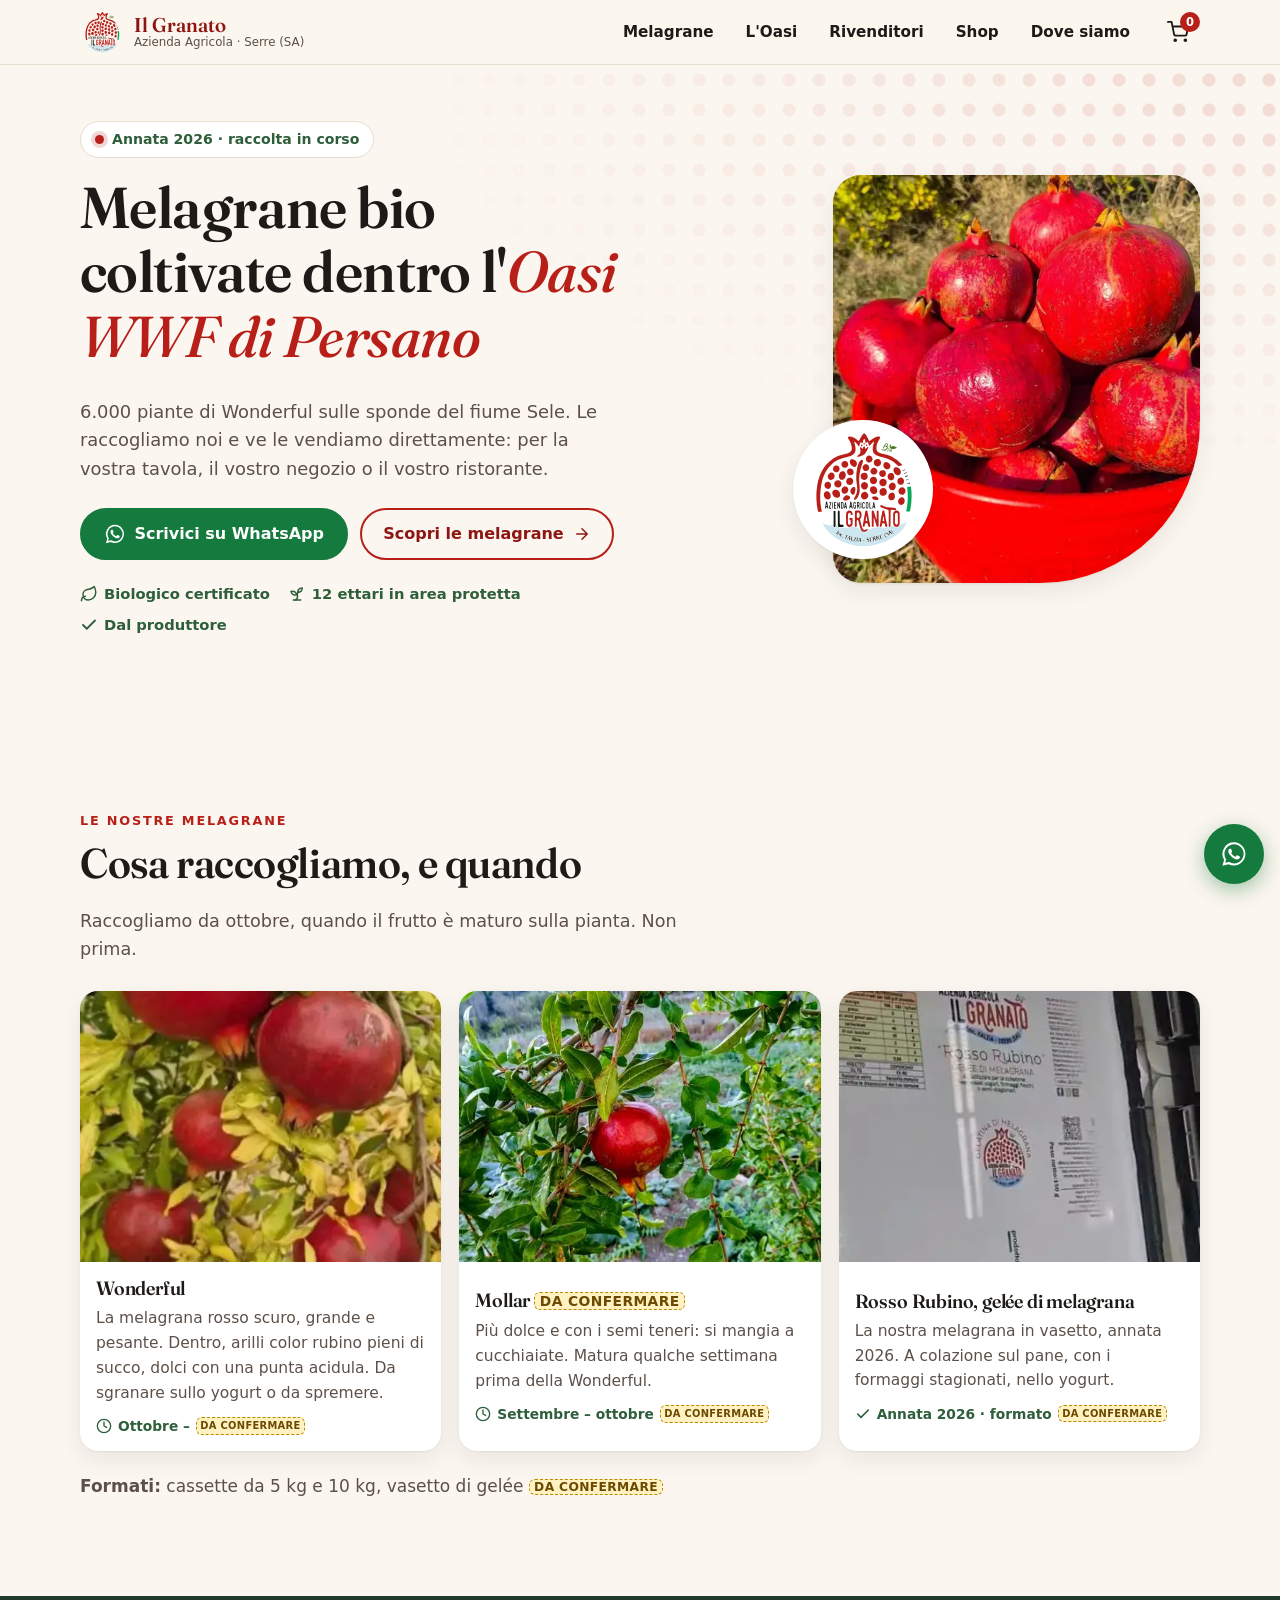
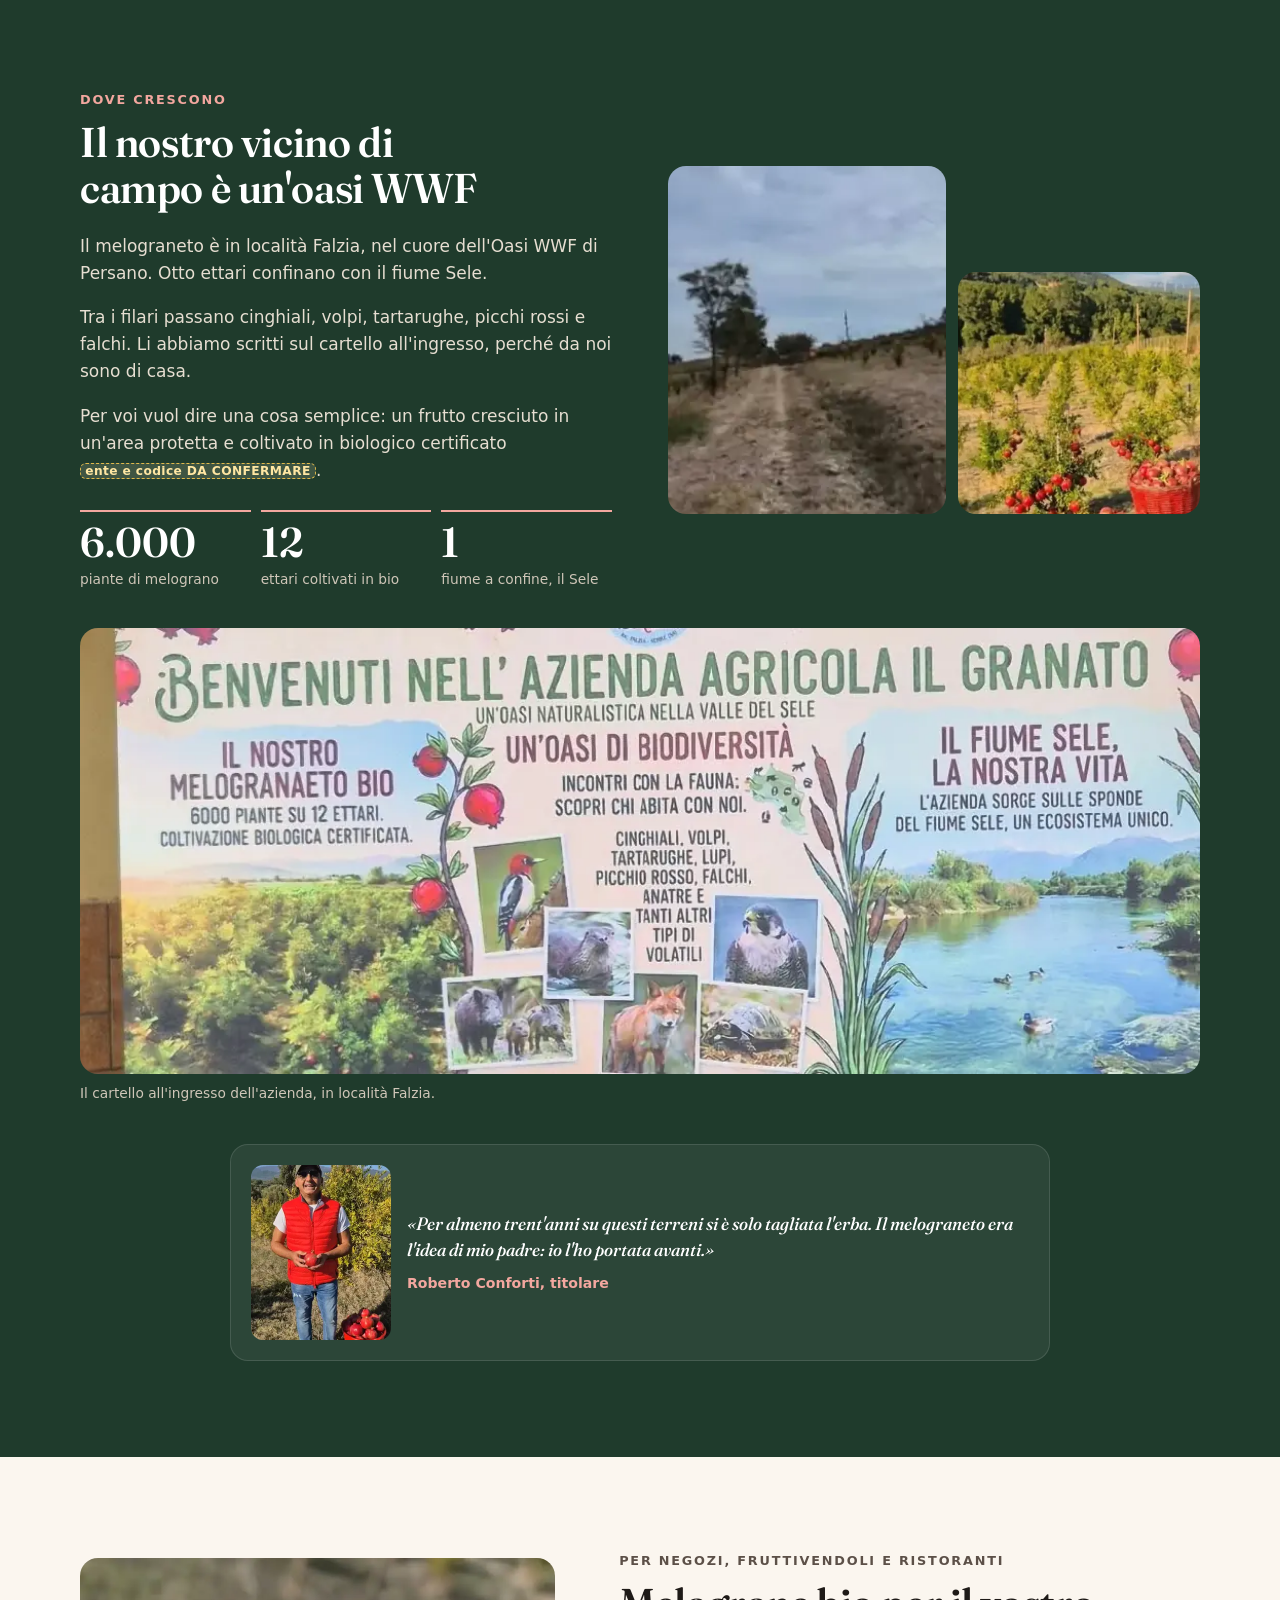
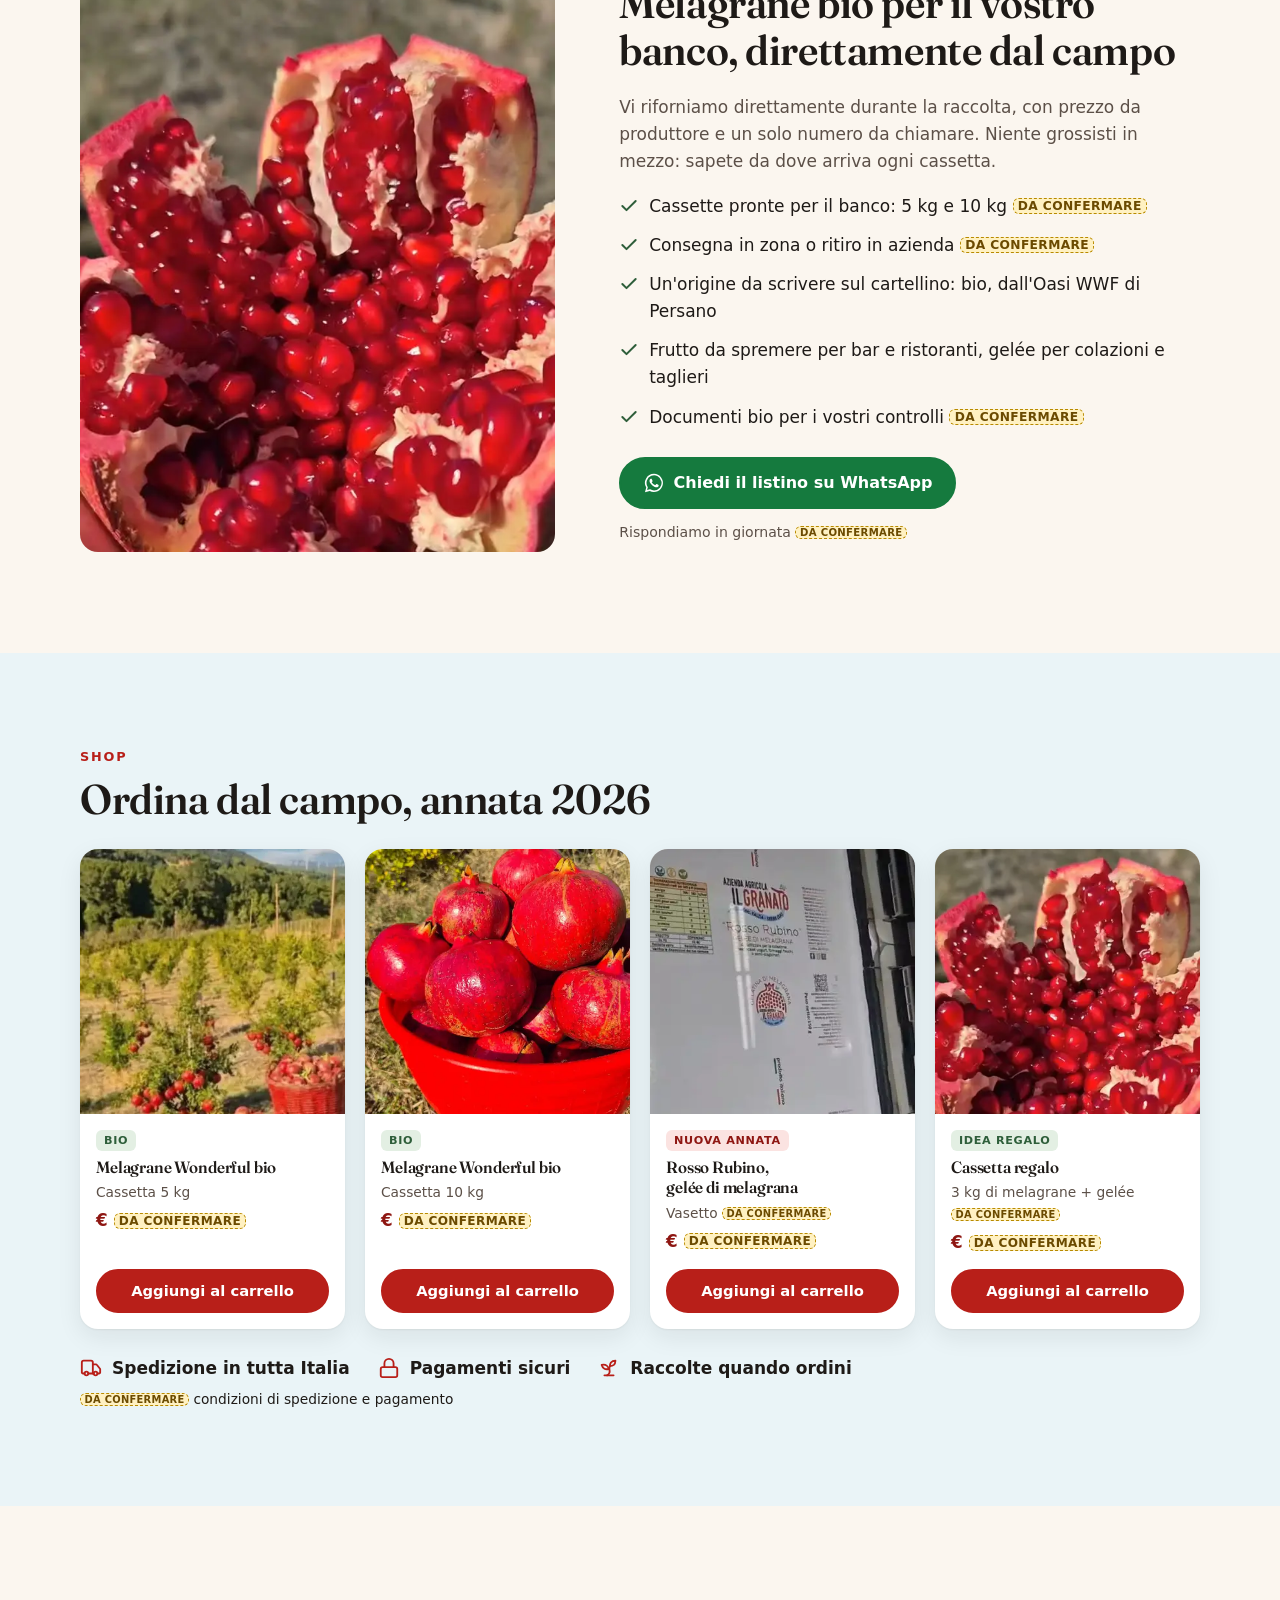
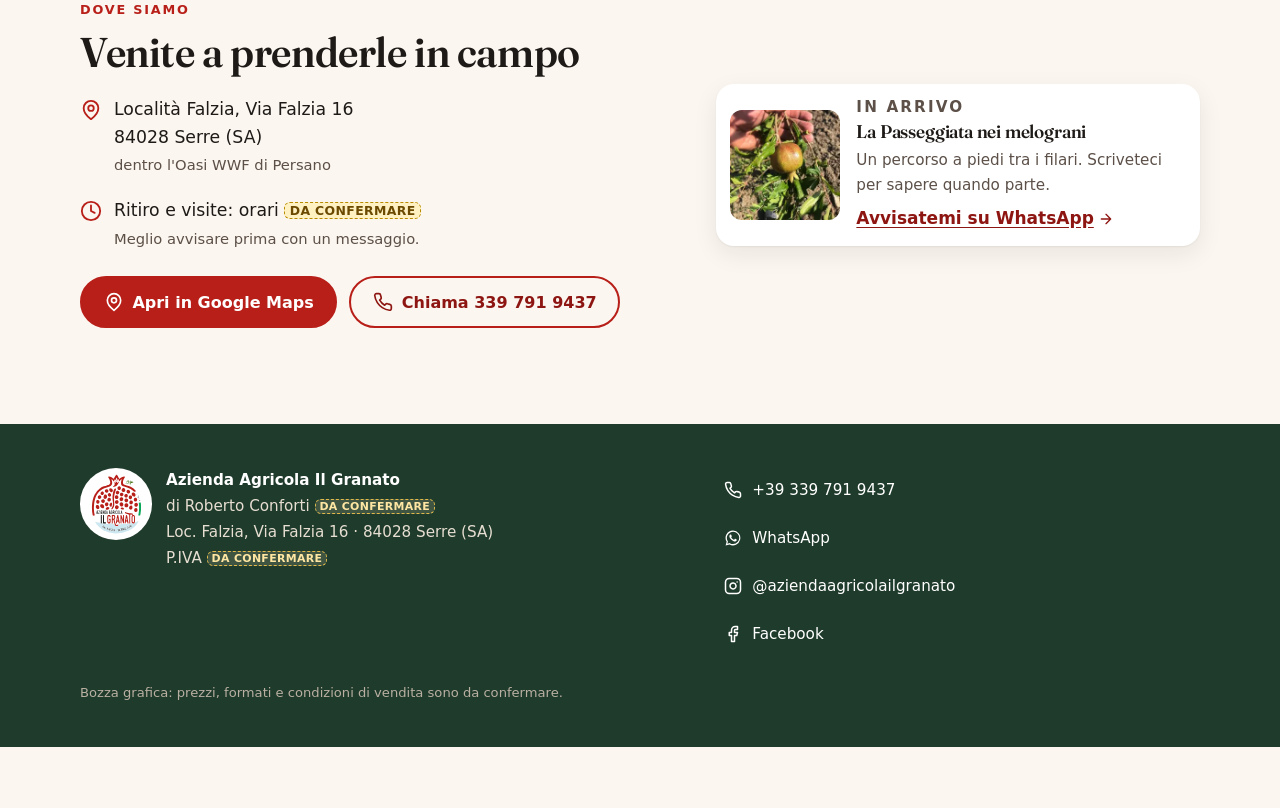
==== index.html @ 0fe95f00 "Bozza home e scheda prodotto Il Granato Co-Authored-By: Claude Opus 5.5 <noreply@anthropic.com>" ====
<!doctype html>
<html lang="it">
<head>
  <meta charset="utf-8">
  <meta name="viewport" content="width=device-width, initial-scale=1">
  <title>Il Granato · Melagrane biologiche dall'Oasi WWF di Persano, Serre (SA)</title>
  <meta name="description" content="Melagrane Wonderful biologiche coltivate nell'Oasi WWF di Persano, sulle sponde del Sele. Vendita diretta a privati, negozi, fruttivendoli e ristoranti. Scrivici su WhatsApp: 339 791 9437.">
  <!-- BOZZA: rimuovere noindex alla messa online -->
  <meta name="robots" content="noindex, nofollow">
  <!-- Dominio DA CONFERMARE (il vecchio aziendaagricolailgranato.com è scaduto) -->
  <link rel="canonical" href="https://fraspin02.github.io/il-granato-bozza/">
  <meta name="theme-color" content="#FBF6EF">

  <meta property="og:type" content="website">
  <meta property="og:locale" content="it_IT">
  <meta property="og:site_name" content="Azienda Agricola Il Granato">
  <meta property="og:title" content="Il Granato · Melagrane bio dall'Oasi WWF di Persano">
  <meta property="og:description" content="6.000 piante di Wonderful sulle sponde del Sele. Dal produttore a casa vostra, al vostro negozio, al vostro ristorante.">
  <meta property="og:url" content="https://fraspin02.github.io/il-granato-bozza/">
  <meta property="og:image" content="https://fraspin02.github.io/il-granato-bozza/img/og.jpg">
  <meta property="og:image:width" content="1200">
  <meta property="og:image:height" content="630">
  <meta property="og:image:alt" content="Melagrane Wonderful dell'Azienda Agricola Il Granato">
  <meta name="twitter:card" content="summary_large_image">

  <link rel="icon" href="img/logo.svg" type="image/svg+xml">
  <link rel="preload" as="image" type="image/webp" fetchpriority="high"
        imagesrcset="img/hero-480.webp 480w, img/hero-680.webp 680w, img/hero-800.webp 800w, img/hero-1200.webp 1200w"
        imagesizes="(min-width: 960px) 520px, calc(100vw - 32px)">
  <link rel="preload" href="fonts/fraunces-n.woff2" as="font" type="font/woff2" crossorigin>
  <!-- CSS in linea generato da _ricerca/build_prodotto.py a partire da style.css -->
  <style id="css">@font-face { font-family: "Fraunces"; src: url(fonts/fraunces-n.woff2) format("woff2"); font-weight: 600; font-style: normal; font-display: swap; }@font-face { font-family: "Fraunces"; src: url(fonts/fraunces-i.woff2) format("woff2"); font-weight: 500; font-style: italic; font-display: swap; }:root {--granato: #B81F19;--granato-scuro: #8E1612;--bosco: #1F3B2C;--foglia: #2E5E3A;--sele: #CDE7F0;--sele-chiaro: #EAF4F7;--crema: #FBF6EF;--carta: #FFFFFF;--sabbia: #F3E3C9;--inchiostro: #1E1A17;--testo2: #5C5048;--linea: #E7DCCD;--wa: #157A3E;--r: 18px;--r-sm: 12px;--ombra: 0 1px 2px rgb(30 26 23 / .06), 0 8px 24px rgb(30 26 23 / .08);--serif: "Fraunces", Georgia, "Times New Roman", serif;--sans: system-ui, -apple-system, "Segoe UI", Roboto, "Helvetica Neue", Arial, sans-serif;}*, *::before, *::after { box-sizing: border-box; }html { -webkit-text-size-adjust: 100%; scroll-behavior: smooth; scroll-padding-top: 76px; }body { margin: 0; background: var(--crema); color: var(--inchiostro); font: 400 1.0625rem/1.6 var(--sans); }img { display: block; max-width: 100%; height: auto; }a { color: inherit; }svg { flex-shrink: 0; }h1, h2, h3 { font-family: var(--serif); font-weight: 600; line-height: 1.12; margin: 0 0 .5em; letter-spacing: -.01em; text-wrap: balance; }h1 { font-size: clamp(2.15rem, 7.6vw, 3.6rem); }h2 { font-size: clamp(1.75rem, 5.6vw, 2.6rem); }h3 { font-size: 1.3rem; }h1 em, h2 em { font-style: italic; font-weight: 500; color: var(--granato); }p { margin: 0 0 1em; }.wrap { width: min(100% - 32px, 1120px); margin-inline: auto; }.sr { position: absolute; width: 1px; height: 1px; overflow: hidden; clip: rect(0 0 0 0); white-space: nowrap; }.skip { position: absolute; left: -999px; top: 8px; background: var(--inchiostro); color: #fff; padding: 8px 14px; border-radius: 8px; z-index: 50; }.skip:focus { left: 8px; }:focus-visible { outline: 3px solid var(--granato); outline-offset: 3px; border-radius: 6px; }.tbc { background: #FFF1C2; color: #6B4A00; border: 1px dashed #B88A00; border-radius: 6px; padding: 0 .35em; font: 600 .72em/1.6 var(--sans); letter-spacing: .03em; white-space: nowrap; vertical-align: .1em; }.tbc--dark { background: rgb(255 241 194 / .14); color: #FFE7A3; border-color: #E0B94A; }.btn { display: inline-flex; align-items: center; justify-content: center; gap: .55em; min-height: 52px; padding: .8em 1.35em; border-radius: 999px; border: 2px solid var(--granato); background: var(--granato); color: #fff; font: 600 1rem/1.2 var(--sans); text-decoration: none; cursor: pointer; transition: background-color .2s, border-color .2s, color .2s, transform .15s; }.btn:hover { background: var(--granato-scuro); border-color: var(--granato-scuro); }.btn:active { transform: scale(.98); }.btn--wa { background: var(--wa); border-color: var(--wa); }.btn--wa:hover { background: #0F5F30; border-color: #0F5F30; }.btn--ghost { background: transparent; color: var(--granato-scuro); }.btn--ghost:hover { background: var(--granato); color: #fff; }.btn--sm { min-height: 44px; padding: .55em 1em; font-size: .92rem; width: 100%; }.cta-row { display: flex; flex-wrap: wrap; gap: 12px; }.link { display: inline-flex; align-items: center; gap: .4em; font-weight: 600; color: var(--granato-scuro); text-underline-offset: 3px; }.top { position: sticky; top: 0; z-index: 20; background: rgb(251 246 239 / .94); backdrop-filter: saturate(1.4) blur(8px); border-bottom: 1px solid var(--linea); }.top__in { display: flex; align-items: center; gap: 12px; min-height: 64px; }.brand { display: flex; align-items: center; gap: 10px; text-decoration: none; margin-right: auto; }.brand__txt { display: flex; flex-direction: column; line-height: 1.1; }.brand__txt b { font: 600 1.25rem/1.1 var(--serif); color: var(--granato-scuro); }.brand__txt small { font-size: .74rem; color: var(--testo2); }.nav { display: none; }.cart { position: relative; display: grid; place-items: center; width: 44px; height: 44px; border-radius: 50%; color: var(--inchiostro); }.cart:hover { background: var(--sabbia); }.cart__n { position: absolute; top: 2px; right: 0; min-width: 20px; height: 20px; padding: 0 5px; border-radius: 10px; background: var(--granato); color: #fff; font: 700 .72rem/20px var(--sans); text-align: center; }.cart.bump .cart__n { animation: bump .35s ease; }@keyframes bump { 50% { transform: scale(1.35); } }.menu { position: relative; }.menu summary { list-style: none; display: grid; place-items: center; width: 44px; height: 44px; border-radius: 50%; cursor: pointer; }.menu summary::-webkit-details-marker { display: none; }.menu nav { position: absolute; right: 0; top: 52px; width: 220px; background: var(--carta); border-radius: var(--r-sm); box-shadow: var(--ombra); padding: 8px; display: grid; }.menu nav a { padding: 12px 14px; border-radius: 8px; text-decoration: none; font-weight: 600; }.menu nav a:hover { background: var(--crema); }.hero { position: relative; overflow: hidden; padding: 28px 0 48px; background: var(--crema); }.hero::before { content: ""; position: absolute; inset: 0 0 auto auto; width: 70%; height: 420px; pointer-events: none;background: radial-gradient(circle, rgb(184 31 25 / .13) 0 6px, transparent 7px) 0 0 / 30px 30px;-webkit-mask-image: radial-gradient(ellipse at top right, #000 0%, transparent 70%); mask-image: radial-gradient(ellipse at top right, #000 0%, transparent 70%); }.hero__in { position: relative; }.hero__in { display: grid; gap: 28px; }.badge { display: inline-flex; align-items: center; gap: 8px; margin-bottom: 18px; padding: 6px 14px; border-radius: 999px; background: var(--carta); border: 1px solid var(--linea); font-size: .88rem; font-weight: 600; color: var(--foglia); }.dot { width: 9px; height: 9px; border-radius: 50%; background: var(--granato); box-shadow: 0 0 0 4px rgb(184 31 25 / .18); }.lead { font-size: 1.12rem; color: var(--testo2); max-width: 34em; margin-bottom: 24px; }.proof { display: flex; flex-wrap: wrap; gap: 8px 18px; list-style: none; padding: 0; margin: 22px 0 0; font-size: .92rem; font-weight: 600; color: var(--foglia); }.proof li { display: flex; align-items: center; gap: 6px; }.hero__img { position: relative; margin: 0; }.hero__img > img:first-child { width: 100%; aspect-ratio: 800 / 889; object-fit: cover; border-radius: 28px 28px 160px 28px; box-shadow: var(--ombra); }.hero__stamp { position: absolute; left: -6px; bottom: -18px; width: 112px; background: #fff; border-radius: 50%; padding: 8px; box-shadow: var(--ombra); }.sec { padding: 64px 0; }.sec--dark { background: var(--bosco); color: #F4EEE4; }.sec--dark h2 { color: #fff; }.sec--sele { background: var(--sele-chiaro); }.eyebrow { font: 700 .8rem/1.3 var(--sans); letter-spacing: .14em; text-transform: uppercase; color: var(--granato); margin-bottom: 10px; }.sec--dark .eyebrow { color: #F3A79F; }.sec__lead { font-size: 1.1rem; color: var(--testo2); max-width: 36em; }.cards3 { display: grid; gap: 18px; margin-top: 28px; }.vcard { background: var(--carta); border-radius: var(--r); overflow: hidden; box-shadow: var(--ombra); display: grid; grid-template-columns: 112px 1fr; }.vcard img { width: 100%; height: 100%; object-fit: cover; }.vcard__b { padding: 16px 16px 14px; }.vcard h3 { font-size: 1.2rem; margin-bottom: .35em; }.vcard p { font-size: .97rem; color: var(--testo2); margin-bottom: .6em; }.vcard .meta { display: flex; flex-wrap: wrap; align-items: center; gap: 6px; font-size: .86rem; font-weight: 600; color: var(--foglia); margin: 0; }.formats { margin: 22px 0 0; color: var(--testo2); }.oasi { display: grid; gap: 28px; }.oasi__txt p { color: #E6DED1; }.stats { display: grid; grid-template-columns: repeat(3, 1fr); gap: 10px; margin: 26px 0 0; }.stats div { border-top: 2px solid #F3A79F; padding-top: 10px; }.stats dt { font: 600 clamp(1.8rem, 8vw, 2.6rem)/1 var(--serif); color: #fff; }.stats dd { margin: 6px 0 0; font-size: .86rem; color: #CFC6B8; line-height: 1.35; }.oasi__pics { display: grid; grid-template-columns: 1.15fr 1fr; gap: 12px; align-items: end; }.oasi__pics img { width: 100%; object-fit: cover; border-radius: var(--r); }.oasi__a { aspect-ratio: 4 / 5; }.oasi__b { aspect-ratio: 1; }.cartello { margin: 0; }.cartello img { border-radius: var(--r); width: 100%; }.cartello figcaption { margin-top: 8px; font-size: .86rem; color: #CFC6B8; }.story { margin: 0; display: grid; grid-template-columns: 96px 1fr; gap: 16px; align-items: center; background: rgb(255 255 255 / .06); border: 1px solid rgb(255 255 255 / .12); border-radius: var(--r); padding: 16px; }.story img { width: 96px; height: 120px; object-fit: cover; border-radius: 12px; }.story blockquote { margin: 0; }.story p { font: italic 500 1.12rem/1.45 var(--serif); color: #fff; margin-bottom: .5em; }.story footer { font-size: .88rem; color: #F3A79F; font-weight: 600; }.b2b { display: grid; gap: 28px; align-items: center; }.b2b__img { width: 100%; aspect-ratio: 4 / 3; object-fit: cover; border-radius: var(--r); }.b2b__txt > p { color: var(--testo2); }.ticks { list-style: none; padding: 0; margin: 0 0 26px; display: grid; gap: 12px; }.ticks li { display: flex; gap: 10px; align-items: flex-start; }.ticks svg { color: var(--foglia); margin-top: 3px; }.small { font-size: .88rem; color: var(--testo2); margin-top: 12px; }.grid-shop { display: grid; grid-template-columns: repeat(2, 1fr); gap: 12px; margin-top: 26px; }.pcard { background: var(--carta); border-radius: var(--r); overflow: hidden; box-shadow: var(--ombra); display: flex; flex-direction: column; }.pcard__img { display: block; aspect-ratio: 1; overflow: hidden; }.pcard__img img { width: 100%; height: 100%; object-fit: cover; transition: transform .4s ease; }.pcard:hover .pcard__img img { transform: scale(1.04); }.pcard__b { padding: 12px; display: flex; flex-direction: column; gap: 4px; flex: 1; }.pcard h3 { font-size: 1.02rem; line-height: 1.25; margin: 2px 0 0; }.pcard h3 a { text-decoration: none; }.pcard h3 a:hover { color: var(--granato); }.fmt { font-size: .86rem; color: var(--testo2); margin: 0; }.price { font: 600 1.05rem/1.4 var(--sans); color: var(--granato-scuro); margin: 2px 0 10px; }.pcard .btn { margin-top: auto; }.tag { align-self: flex-start; font: 700 .7rem/1 var(--sans); letter-spacing: .06em; text-transform: uppercase; padding: 5px 8px; border-radius: 6px; background: #E3EFE3; color: var(--foglia); }.tag--new { background: #FBE3E1; color: var(--granato-scuro); }.assure { list-style: none; padding: 0; margin: 26px 0 6px; display: grid; gap: 10px; }.assure li { display: flex; align-items: center; gap: 10px; font-weight: 600; }.assure svg { color: var(--granato); }.assure__note { font-size: .86rem; margin: 0; }.dove { display: grid; gap: 28px; }address, .hours { font-style: normal; display: flex; gap: 12px; align-items: flex-start; font-size: 1.08rem; margin: 18px 0; }address svg, .hours svg { color: var(--granato); margin-top: 3px; }address small, .hours small { color: var(--testo2); font-size: .92rem; }.dove .cta-row { margin-top: 24px; }.soon { display: grid; grid-template-columns: 110px 1fr; gap: 16px; align-items: center; background: var(--carta); border-radius: var(--r); box-shadow: var(--ombra); padding: 14px; }.soon img { width: 110px; height: 110px; object-fit: cover; border-radius: 12px; }.soon h3 { font-size: 1.15rem; margin-bottom: .3em; }.soon p { font-size: .95rem; color: var(--testo2); margin-bottom: .5em; }.soon .eyebrow { margin-bottom: 4px; }.soon .link { display: inline; }.soon .link svg { display: inline; vertical-align: -3px; margin-left: 4px; }.foot { background: var(--bosco); color: #E6DED1; padding: 44px 0 110px; font-size: .95rem; }.foot__in { display: grid; gap: 26px; }.foot__brand { display: flex; gap: 14px; align-items: flex-start; }.foot__brand img { background: #fff; border-radius: 50%; padding: 4px; }.foot__brand b { color: #fff; }.foot__brand p { margin: 0; line-height: 1.7; }.foot__links { list-style: none; padding: 0; margin: 0; display: grid; gap: 4px; }.foot__links a { display: inline-flex; align-items: center; gap: 10px; min-height: 44px; text-decoration: none; color: #fff; }.foot__links a:hover { color: #F3A79F; }.foot__note { font-size: .82rem; color: #B9B0A2; margin: 0; }.fab { position: fixed; right: 16px; bottom: 16px; z-index: 30; width: 60px; height: 60px; border-radius: 50%; display: grid; place-items: center; background: var(--wa); color: #fff; box-shadow: 0 6px 20px rgb(21 122 62 / .4); transition: transform .2s; }.fab:hover { transform: scale(1.06); }.toast { position: fixed; left: 50%; bottom: 88px; transform: translateX(-50%); z-index: 40; background: var(--inchiostro); color: #fff; padding: 12px 18px; border-radius: 12px; font-weight: 600; font-size: .95rem; box-shadow: var(--ombra); max-width: calc(100vw - 32px); }.pdp { padding: 16px 0 64px; }.crumbs { font-size: .88rem; color: var(--testo2); margin-bottom: 16px; }.crumbs a { color: var(--testo2); text-underline-offset: 3px; }.pdp__top { display: grid; gap: 24px; }.gallery__main { width: 100%; aspect-ratio: 800 / 889; object-fit: cover; border-radius: var(--r); background: var(--sabbia); }.thumbs { display: grid; grid-template-columns: repeat(4, 1fr); gap: 8px; margin-top: 8px; }.thumbs button { padding: 0; border: 2px solid transparent; border-radius: 12px; overflow: hidden; background: none; cursor: pointer; aspect-ratio: 1; }.thumbs button[aria-pressed="true"] { border-color: var(--granato); }.thumbs img { width: 100%; height: 100%; object-fit: cover; }.buy h1 { font-size: clamp(1.9rem, 6.4vw, 2.7rem); margin-top: 12px; }.buy__sub { color: var(--testo2); font-size: 1.08rem; }.buy__price { font: 600 1.5rem/1.3 var(--sans); color: var(--granato-scuro); }.buy__price small { font-size: .9rem; font-weight: 500; color: var(--testo2); }.opts { border: 0; padding: 0; margin: 0 0 18px; display: flex; flex-wrap: wrap; gap: 10px; }.opts legend { font-weight: 700; margin-bottom: 8px; padding: 0; }.opts input { position: absolute; opacity: 0; width: 1px; height: 1px; }.opts span { display: inline-flex; align-items: center; min-height: 48px; padding: 0 22px; border: 2px solid var(--linea); border-radius: 12px; background: var(--carta); font-weight: 600; cursor: pointer; }.opts input:checked + span { border-color: var(--granato); color: var(--granato-scuro); background: #FDF0EE; }.opts input:focus-visible + span { outline: 3px solid var(--granato); outline-offset: 2px; }.qty { margin-bottom: 18px; }.qty label { display: block; font-weight: 700; margin-bottom: 8px; }.qty__ctl { display: inline-flex; border: 2px solid var(--linea); border-radius: 12px; background: var(--carta); overflow: hidden; }.qty__ctl button { width: 48px; height: 48px; border: 0; background: none; font-size: 1.4rem; cursor: pointer; color: var(--inchiostro); }.qty__ctl button:hover { background: var(--crema); }.qty__ctl input { width: 52px; border: 0; text-align: center; font: 600 1.05rem var(--sans); color: var(--inchiostro); background: none; -moz-appearance: textfield; }.qty__ctl input::-webkit-inner-spin-button { -webkit-appearance: none; }.buy__bar { position: fixed; left: 0; right: 0; bottom: 0; z-index: 25; display: flex; align-items: center; gap: 12px; justify-content: space-between; padding: 10px 16px calc(10px + env(safe-area-inset-bottom)); background: var(--carta); border-top: 1px solid var(--linea); box-shadow: 0 -6px 20px rgb(30 26 23 / .08); }.buy__bar-price { margin: 0; font: 600 1.05rem/1.2 var(--sans); color: var(--granato-scuro); display: flex; flex-direction: column; }.buy__bar-price small { font-size: .8rem; font-weight: 500; color: var(--testo2); }.buy__bar .btn { flex: 1; max-width: 260px; }.has-bar .toast { bottom: 96px; }.has-bar .foot { padding-bottom: 120px; }.buy__assure { list-style: none; padding: 0; margin: 4px 0 18px; display: grid; gap: 10px; font-size: .95rem; }.buy__assure li { display: flex; align-items: center; gap: 10px; flex-wrap: wrap; }.buy__assure svg { color: var(--granato); }.ask { display: flex; gap: 12px; align-items: center; padding: 14px 16px; border-radius: var(--r-sm); background: #E7F3EA; color: #0F4A26; text-decoration: none; }.ask svg { color: var(--wa); }.ask:hover { background: #D8ECDE; }.pdp__body { display: grid; gap: 28px; margin-top: 44px; }.desc h2, .specs h2 { font-size: 1.35rem; margin: 1.2em 0 .4em; }.desc h2:first-child, .specs h2:first-child { margin-top: 0; }.desc p, .specs p { color: var(--testo2); }.specs { background: var(--carta); border-radius: var(--r); box-shadow: var(--ombra); padding: 20px; }.specs dl { margin: 0; }.specs dl div { display: grid; grid-template-columns: 110px 1fr; gap: 10px; padding: 10px 0; border-bottom: 1px solid var(--linea); }.specs dt { font-weight: 700; }.specs dd { margin: 0; color: var(--testo2); }.related { margin-top: 56px; }.related .grid-shop { margin-top: 18px; }@media (min-width: 600px) {.vcard { grid-template-columns: 1fr; }.vcard img { aspect-ratio: 4 / 3; height: auto; }.cards3 { grid-template-columns: repeat(3, 1fr); }.assure { grid-template-columns: repeat(3, auto); justify-content: start; gap: 28px; }.story { grid-template-columns: 140px 1fr; padding: 20px; }.story img { width: 140px; height: 175px; }}@media (min-width: 960px) {body { font-size: 1.0625rem; }.nav { display: flex; gap: 4px; }.nav a { padding: 10px 14px; border-radius: 999px; text-decoration: none; font-weight: 600; font-size: .95rem; }.nav a:hover { background: var(--sabbia); }.menu { display: none; }.hero { padding: 56px 0 80px; }.hero__in { grid-template-columns: 1.05fr 1fr; align-items: center; gap: 56px; }.hero__img { max-width: 520px; justify-self: end; }.hero__stamp { width: 140px; left: -40px; bottom: 24px; }.sec { padding: 96px 0; }.oasi { grid-template-columns: 1fr 1fr; gap: 40px 56px; align-items: center; }.cartello, .story { grid-column: 1 / -1; }.story { max-width: 820px; justify-self: center; }.b2b { grid-template-columns: .9fr 1.1fr; gap: 64px; }.b2b__img { aspect-ratio: 4 / 5; }.grid-shop { grid-template-columns: repeat(4, 1fr); gap: 20px; }.pcard__b { padding: 16px; }.dove { grid-template-columns: 1.2fr 1fr; align-items: center; gap: 56px; }.foot { padding-bottom: 44px; }.foot__in { grid-template-columns: 1.3fr 1fr; align-items: start; }.foot__note { grid-column: 1 / -1; }.pdp { padding-top: 28px; }.pdp__top { grid-template-columns: 540px 1fr; gap: 56px; align-items: start; }.buy { position: sticky; top: 96px; }.buy__bar { position: static; padding: 0; background: none; border: 0; box-shadow: none; margin-bottom: 18px; }.buy__bar-price { display: none; }.buy__bar .btn { max-width: none; }.has-bar .foot { padding-bottom: 44px; }.has-bar .toast { bottom: 24px; }.pdp__body { grid-template-columns: 1.4fr 1fr; gap: 56px; align-items: start; }.grid-shop--3 { grid-template-columns: repeat(3, 1fr); }}@media (prefers-reduced-motion: reduce) {html { scroll-behavior: auto; }*, *::before, *::after { transition: none !important; animation: none !important; }}</style>

  <script type="application/ld+json">
  {
    "@context": "https://schema.org",
    "@type": ["LocalBusiness", "Organization"],
    "@id": "https://fraspin02.github.io/il-granato-bozza/#azienda",
    "name": "Azienda Agricola Il Granato",
    "description": "Produzione di melagrane biologiche nell'Oasi WWF di Persano, località Falzia, Serre (SA).",
    "url": "https://fraspin02.github.io/il-granato-bozza/",
    "logo": "https://fraspin02.github.io/il-granato-bozza/img/logo.svg",
    "image": "https://fraspin02.github.io/il-granato-bozza/img/og.jpg",
    "telephone": "+39 339 791 9437",
    "founder": { "@type": "Person", "name": "Roberto Conforti" },
    "address": {
      "@type": "PostalAddress",
      "streetAddress": "Località Falzia, Via Falzia 16",
      "postalCode": "84028",
      "addressLocality": "Serre",
      "addressRegion": "SA",
      "addressCountry": "IT"
    },
    "hasMap": "https://www.google.com/maps/search/?api=1&query=Via%20Falzia%2016%2C%2084028%20Serre%20SA",
    "areaServed": "IT",
    "sameAs": [
      "https://www.instagram.com/aziendaagricolailgranato/",
      "https://www.facebook.com/AziendaAgricolaILGranato/"
    ],
    "hasOfferCatalog": {
      "@type": "OfferCatalog",
      "name": "Prodotti Il Granato",
      "itemListElement": [
        { "@type": "Offer", "itemOffered": { "@type": "Product", "name": "Melagrane Wonderful biologiche – cassetta 5 kg", "category": "Frutta fresca" } },
        { "@type": "Offer", "itemOffered": { "@type": "Product", "name": "Melagrane Wonderful biologiche – cassetta 10 kg", "category": "Frutta fresca" } },
        { "@type": "Offer", "itemOffered": { "@type": "Product", "name": "Rosso Rubino – gelée di melagrana", "category": "Conserve" } }
      ]
    }
  }
  </script>
</head>
<body>
<svg width="0" height="0" style="position:absolute" aria-hidden="true">
  <symbol id="i-wa" viewBox="0 0 24 24"><path fill="currentColor" d="M12.04 2a9.9 9.9 0 0 0-8.5 15l-1.4 5.1 5.24-1.37A9.9 9.9 0 1 0 12.04 2Zm0 18.1a8.2 8.2 0 0 1-4.18-1.15l-.3-.18-3.1.82.83-3.03-.2-.31a8.22 8.22 0 1 1 6.95 3.85Zm4.5-6.15c-.25-.12-1.46-.72-1.69-.8-.23-.09-.39-.13-.55.12-.17.25-.64.8-.78.96-.15.17-.29.19-.54.06a6.7 6.7 0 0 1-3.32-2.9c-.25-.43.25-.4.72-1.33.08-.16.04-.3-.02-.43l-.74-1.8c-.2-.47-.4-.4-.55-.41h-.47a.9.9 0 0 0-.65.3 2.74 2.74 0 0 0-.86 2.04 4.77 4.77 0 0 0 1 2.53 10.9 10.9 0 0 0 4.18 3.7c1.55.67 2.16.73 2.94.61.47-.07 1.46-.6 1.66-1.17.2-.58.2-1.07.15-1.17-.06-.1-.22-.17-.47-.29Z"/></symbol>
  <symbol id="i-phone" viewBox="0 0 24 24"><path fill="none" stroke="currentColor" stroke-width="2" stroke-linecap="round" stroke-linejoin="round" d="M22 16.9v3a2 2 0 0 1-2.2 2 19.8 19.8 0 0 1-8.6-3.1 19.5 19.5 0 0 1-6-6A19.8 19.8 0 0 1 2.1 4.2 2 2 0 0 1 4.1 2h3a2 2 0 0 1 2 1.7c.1.9.4 1.8.7 2.7a2 2 0 0 1-.5 2.1L8 9.8a16 16 0 0 0 6 6l1.3-1.3a2 2 0 0 1 2.1-.4c.9.3 1.8.6 2.7.7a2 2 0 0 1 1.7 2Z"/></symbol>
  <symbol id="i-cart" viewBox="0 0 24 24"><g fill="none" stroke="currentColor" stroke-width="2" stroke-linecap="round" stroke-linejoin="round"><circle cx="9" cy="21" r="1"/><circle cx="20" cy="21" r="1"/><path d="M1 1h4l2.7 13.4a2 2 0 0 0 2 1.6h9.7a2 2 0 0 0 2-1.6L23 6H6"/></g></symbol>
  <symbol id="i-leaf" viewBox="0 0 24 24"><g fill="none" stroke="currentColor" stroke-width="2" stroke-linecap="round" stroke-linejoin="round"><path d="M11 20A7 7 0 0 1 9.8 6.1C15.5 5 17 4.5 19 2c1 2 2 4.2 2 8 0 5.5-4.8 10-10 10Z"/><path d="M2 21c0-3 1.9-5.4 5.1-6"/></g></symbol>
  <symbol id="i-pin" viewBox="0 0 24 24"><g fill="none" stroke="currentColor" stroke-width="2" stroke-linecap="round" stroke-linejoin="round"><path d="M20 10c0 6-8 12-8 12s-8-6-8-12a8 8 0 0 1 16 0Z"/><circle cx="12" cy="10" r="3"/></g></symbol>
  <symbol id="i-truck" viewBox="0 0 24 24"><g fill="none" stroke="currentColor" stroke-width="2" stroke-linecap="round" stroke-linejoin="round"><path d="M14 18V6a2 2 0 0 0-2-2H4a2 2 0 0 0-2 2v11a1 1 0 0 0 1 1h2"/><path d="M15 18H9"/><path d="M19 18h2a1 1 0 0 0 1-1v-3.6a1 1 0 0 0-.2-.6l-3.5-4.4A1 1 0 0 0 17.5 8H14"/><circle cx="17" cy="18" r="2"/><circle cx="7" cy="18" r="2"/></g></symbol>
  <symbol id="i-lock" viewBox="0 0 24 24"><g fill="none" stroke="currentColor" stroke-width="2" stroke-linecap="round" stroke-linejoin="round"><rect x="3" y="11" width="18" height="11" rx="2"/><path d="M7 11V7a5 5 0 0 1 10 0v4"/></g></symbol>
  <symbol id="i-sprout" viewBox="0 0 24 24"><g fill="none" stroke="currentColor" stroke-width="2" stroke-linecap="round" stroke-linejoin="round"><path d="M7 20h10"/><path d="M10 20c5.5-2.5.8-6.4 3-10"/><path d="M9.5 9.4c1.1.8 1.8 2.2 2.3 3.7-2 .4-3.5.4-4.8-.3-1.2-.6-2.3-1.9-3-4.2 2.8-.5 4.4 0 5.5.8Z"/><path d="M14.1 6a7 7 0 0 0-1.1 4c1.9-.1 3.3-.6 4.3-1.4 1-1 1.6-2.3 1.7-4.6-2.7.1-4 1-4.9 2Z"/></g></symbol>
  <symbol id="i-check" viewBox="0 0 24 24"><path fill="none" stroke="currentColor" stroke-width="2.4" stroke-linecap="round" stroke-linejoin="round" d="M20 6 9 17l-5-5"/></symbol>
  <symbol id="i-arrow" viewBox="0 0 24 24"><path fill="none" stroke="currentColor" stroke-width="2" stroke-linecap="round" stroke-linejoin="round" d="M5 12h14M12 5l7 7-7 7"/></symbol>
  <symbol id="i-ig" viewBox="0 0 24 24"><g fill="none" stroke="currentColor" stroke-width="2" stroke-linecap="round" stroke-linejoin="round"><rect x="2" y="2" width="20" height="20" rx="5"/><path d="M16 11.4A4 4 0 1 1 12.6 8 4 4 0 0 1 16 11.4Z"/><path d="M17.5 6.5h.01"/></g></symbol>
  <symbol id="i-fb" viewBox="0 0 24 24"><path fill="none" stroke="currentColor" stroke-width="2" stroke-linecap="round" stroke-linejoin="round" d="M18 2h-3a5 5 0 0 0-5 5v3H7v4h3v8h4v-8h3l1-4h-4V7a1 1 0 0 1 1-1h3Z"/></symbol>
  <symbol id="i-clock" viewBox="0 0 24 24"><g fill="none" stroke="currentColor" stroke-width="2" stroke-linecap="round" stroke-linejoin="round"><circle cx="12" cy="12" r="10"/><path d="M12 6v6l4 2"/></g></symbol>
  <symbol id="i-menu" viewBox="0 0 24 24"><path fill="none" stroke="currentColor" stroke-width="2" stroke-linecap="round" d="M4 7h16M4 12h16M4 17h16"/></symbol>
</svg>

<a class="skip" href="#contenuto">Vai al contenuto</a>

<header class="top">
  <div class="wrap top__in">
    <a class="brand" href="./">
      <img src="img/logo.svg" width="44" height="44" alt="">
      <span class="brand__txt"><b>Il Granato</b><small>Azienda Agricola · Serre (SA)</small></span>
    </a>
    <nav class="nav" aria-label="Sezioni">
      <a href="#melagrane">Melagrane</a>
      <a href="#oasi">L'Oasi</a>
      <a href="#rivenditori">Rivenditori</a>
      <a href="#shop">Shop</a>
      <a href="#dove">Dove siamo</a>
    </nav>
    <a class="cart" href="#shop">
      <svg width="22" height="22" aria-hidden="true"><use href="#i-cart"/></svg>
      <span class="sr">Carrello: </span><span class="cart__n" data-cart-count>0</span><span class="sr"> prodotti</span>
    </a>
    <details class="menu">
      <summary aria-label="Apri il menu"><svg width="24" height="24"><use href="#i-menu"/></svg></summary>
      <nav aria-label="Menu">
        <a href="#melagrane">Le melagrane</a>
        <a href="#oasi">L'Oasi WWF</a>
        <a href="#rivenditori">Per rivenditori</a>
        <a href="#shop">Shop</a>
        <a href="#dove">Dove siamo</a>
      </nav>
    </details>
  </div>
</header>

<main id="contenuto">

  <!-- 1. HERO -->
  <section class="hero">
    <div class="wrap hero__in">
      <div class="hero__txt">
        <p class="badge"><span class="dot" aria-hidden="true"></span>Annata 2026 · raccolta in corso</p>
        <h1>Melagrane bio coltivate dentro l'<em>Oasi WWF di Persano</em></h1>
        <p class="lead">6.000 piante di Wonderful sulle sponde del fiume Sele. Le raccogliamo noi e ve le vendiamo direttamente: per la vostra tavola, il vostro negozio o il vostro ristorante.</p>
        <div class="cta-row">
          <a class="btn btn--wa" href="https://wa.me/393397919437?text=Buongiorno%2C%20vorrei%20informazioni%20sulle%20vostre%20melagrane." target="_blank" rel="noopener">
            <svg width="22" height="22"><use href="#i-wa"/></svg>Scrivici su WhatsApp
          </a>
          <a class="btn btn--ghost" href="#melagrane">Scopri le melagrane<svg width="18" height="18"><use href="#i-arrow"/></svg></a>
        </div>
        <ul class="proof">
          <li><svg width="18" height="18"><use href="#i-leaf"/></svg>Biologico certificato</li>
          <li><svg width="18" height="18"><use href="#i-sprout"/></svg>12 ettari in area protetta</li>
          <li><svg width="18" height="18"><use href="#i-check"/></svg>Dal produttore</li>
        </ul>
      </div>
      <figure class="hero__img">
        <img src="img/hero-800.webp"
             srcset="img/hero-480.webp 480w, img/hero-680.webp 680w, img/hero-800.webp 800w, img/hero-1200.webp 1200w"
             sizes="(min-width: 960px) 520px, calc(100vw - 32px)"
             width="800" height="889" fetchpriority="high"
             alt="Melagrane Wonderful mature appena raccolte, buccia rosso intenso">
        <img class="hero__stamp" src="img/logo.svg" width="112" height="111" alt="Logo Azienda Agricola Il Granato, località Falzia, Serre">
      </figure>
    </div>
  </section>

  <!-- 2. LE MELAGRANE -->
  <section class="sec" id="melagrane">
    <div class="wrap">
      <p class="eyebrow">Le nostre melagrane</p>
      <h2>Cosa raccogliamo, e quando</h2>
      <p class="sec__lead">Raccogliamo da ottobre, quando il frutto è maturo sulla pianta. Non prima.</p>
      <div class="cards3">
        <article class="vcard">
          <img src="img/albero-472.webp" srcset="img/albero-240.webp 240w, img/albero-472.webp 472w" sizes="(min-width: 600px) 30vw, 112px" width="472" height="440" loading="lazy" decoding="async" alt="Melagrane Wonderful mature sulla pianta, tra foglie gialle d'autunno">
          <div class="vcard__b">
            <h3>Wonderful</h3>
            <p>La melagrana rosso scuro, grande e pesante. Dentro, arilli color rubino pieni di succo, dolci con una punta acidula. Da sgranare sullo yogurt o da spremere.</p>
            <p class="meta"><svg width="16" height="16"><use href="#i-clock"/></svg>Ottobre – <mark class="tbc">DA CONFERMARE</mark></p>
          </div>
        </article>
        <article class="vcard">
          <img src="img/frutto-2019-512.webp" srcset="img/frutto-2019-240.webp 240w, img/frutto-2019-360.webp 360w, img/frutto-2019-512.webp 512w" sizes="(min-width: 600px) 30vw, 112px" width="512" height="512" loading="lazy" decoding="async" alt="Melagrana rossa sul ramo nel melograneto di località Falzia">
          <div class="vcard__b">
            <h3>Mollar <mark class="tbc">DA CONFERMARE</mark></h3>
            <p>Più dolce e con i semi teneri: si mangia a cucchiaiate. Matura qualche settimana prima della Wonderful.</p>
            <p class="meta"><svg width="16" height="16"><use href="#i-clock"/></svg>Settembre – ottobre <mark class="tbc">DA CONFERMARE</mark></p>
          </div>
        </article>
        <article class="vcard">
          <img src="img/gelee-410.webp" width="410" height="410" loading="lazy" decoding="async" alt="Etichetta della gelée di melagrana Rosso Rubino de Il Granato">
          <div class="vcard__b">
            <h3>Rosso Rubino, gelée di melagrana</h3>
            <p>La nostra melagrana in vasetto, annata 2026. A colazione sul pane, con i formaggi stagionati, nello yogurt.</p>
            <p class="meta"><svg width="16" height="16"><use href="#i-check"/></svg>Annata 2026 · formato <mark class="tbc">DA CONFERMARE</mark></p>
          </div>
        </article>
      </div>
      <p class="formats"><b>Formati:</b> cassette da 5 kg e 10 kg, vasetto di gelée <mark class="tbc">DA CONFERMARE</mark></p>
    </div>
  </section>

  <!-- 3. L'OASI -->
  <section class="sec sec--dark" id="oasi">
    <div class="wrap oasi">
      <div class="oasi__txt">
        <p class="eyebrow">Dove crescono</p>
        <h2>Il nostro vicino di campo è un'oasi WWF</h2>
        <p>Il melograneto è in località Falzia, nel cuore dell'Oasi WWF di Persano. Otto ettari confinano con il fiume Sele.</p>
        <p>Tra i filari passano cinghiali, volpi, tartarughe, picchi rossi e falchi. Li abbiamo scritti sul cartello all'ingresso, perché da noi sono di casa.</p>
        <p>Per voi vuol dire una cosa semplice: un frutto cresciuto in un'area protetta e coltivato in biologico certificato <mark class="tbc tbc--dark">ente e codice DA CONFERMARE</mark>.</p>
        <dl class="stats">
          <div><dt>6.000</dt><dd>piante di melograno</dd></div>
          <div><dt>12</dt><dd>ettari coltivati in bio</dd></div>
          <div><dt>1</dt><dd>fiume a confine, il Sele</dd></div>
        </dl>
      </div>
      <div class="oasi__pics">
        <img class="oasi__a" src="img/sentiero-475.webp" width="475" height="360" loading="lazy" decoding="async" alt="Il viale tra i giovani melograni, con le colline dell'Oasi sullo sfondo">
        <img class="oasi__b" src="img/cassette-473.webp" srcset="img/cassette-240.webp 240w, img/cassette-473.webp 473w" sizes="(min-width: 960px) 260px, (min-width: 600px) 30vw, 45vw" width="473" height="440" loading="lazy" decoding="async" alt="Cassette rosse piene di melagrane appena raccolte tra i filari">
      </div>
      <figure class="cartello">
        <img src="img/cartello-1090.webp" srcset="img/cartello-640.webp 640w, img/cartello-1090.webp 1090w" sizes="(min-width: 1100px) 1040px, calc(100vw - 32px)" width="1090" height="434" loading="lazy" decoding="async" alt="Cartello all'ingresso dell'azienda: 6000 piante su 12 ettari, coltivazione biologica certificata, la fauna dell'Oasi e il fiume Sele">
        <figcaption>Il cartello all'ingresso dell'azienda, in località Falzia.</figcaption>
      </figure>
      <figure class="story">
        <img src="img/roberto-280.webp" width="280" height="350" loading="lazy" decoding="async" alt="Roberto Conforti nel melograneto con una melagrana in mano e un secchio di frutti raccolti">
        <blockquote>
          <p>«Per almeno trent'anni su questi terreni si è solo tagliata l'erba. Il melograneto era l'idea di mio padre: io l'ho portata avanti.»</p>
          <footer>Roberto Conforti, titolare</footer>
        </blockquote>
      </figure>
    </div>
  </section>

  <!-- 4. RIVENDITORI -->
  <section class="sec" id="rivenditori">
    <div class="wrap b2b">
      <img class="b2b__img" src="img/arilli-640.webp" srcset="img/arilli-360.webp 360w, img/arilli-640.webp 640w" sizes="(min-width: 960px) 460px, calc(100vw - 32px)" width="640" height="800" loading="lazy" decoding="async" alt="Melagrana aperta a mano, arilli rosso rubino">
      <div class="b2b__txt">
        <p class="eyebrow">Per negozi, fruttivendoli e ristoranti</p>
        <h2>Melagrane bio per il vostro banco, direttamente dal campo</h2>
        <p>Vi riforniamo direttamente durante la raccolta, con prezzo da produttore e un solo numero da chiamare. Niente grossisti in mezzo: sapete da dove arriva ogni cassetta.</p>
        <ul class="ticks">
          <li><svg width="20" height="20"><use href="#i-check"/></svg><span>Cassette pronte per il banco: 5 kg e 10 kg <mark class="tbc">DA CONFERMARE</mark></span></li>
          <li><svg width="20" height="20"><use href="#i-check"/></svg><span>Consegna in zona o ritiro in azienda <mark class="tbc">DA CONFERMARE</mark></span></li>
          <li><svg width="20" height="20"><use href="#i-check"/></svg><span>Un'origine da scrivere sul cartellino: bio, dall'Oasi WWF di Persano</span></li>
          <li><svg width="20" height="20"><use href="#i-check"/></svg><span>Frutto da spremere per bar e ristoranti, gelée per colazioni e taglieri</span></li>
          <li><svg width="20" height="20"><use href="#i-check"/></svg><span>Documenti bio per i vostri controlli <mark class="tbc">DA CONFERMARE</mark></span></li>
        </ul>
        <a class="btn btn--wa" href="https://wa.me/393397919437?text=Buongiorno%2C%20ho%20un%27attivit%C3%A0%20e%20vorrei%20il%20listino%20delle%20melagrane%20bio%20per%20rivenditori." target="_blank" rel="noopener">
          <svg width="22" height="22"><use href="#i-wa"/></svg>Chiedi il listino su WhatsApp
        </a>
        <p class="small">Rispondiamo in giornata <mark class="tbc">DA CONFERMARE</mark></p>
      </div>
    </div>
  </section>

  <!-- 5. SHOP -->
  <section class="sec sec--sele" id="shop">
    <div class="wrap">
      <p class="eyebrow">Shop</p>
      <h2>Ordina dal campo, annata 2026</h2>
      <div class="grid-shop">
        <article class="pcard">
          <a class="pcard__img" href="prodotto.html"><img src="img/cassette-473.webp" srcset="img/cassette-240.webp 240w, img/cassette-473.webp 473w" sizes="(min-width: 960px) 260px, (min-width: 600px) 30vw, 45vw" width="473" height="440" loading="lazy" decoding="async" alt="Cassetta di melagrane Wonderful bio"></a>
          <div class="pcard__b">
            <span class="tag">Bio</span>
            <h3><a href="prodotto.html">Melagrane Wonderful bio</a></h3>
            <p class="fmt">Cassetta 5 kg</p>
            <p class="price">€ <mark class="tbc">DA CONFERMARE</mark></p>
            <button class="btn btn--sm" type="button" data-add>Aggiungi al carrello</button>
          </div>
        </article>
        <article class="pcard">
          <a class="pcard__img" href="prodotto.html"><img src="img/hero-480.webp" width="480" height="533" loading="lazy" decoding="async" alt="Melagrane Wonderful bio in cassetta da 10 kg"></a>
          <div class="pcard__b">
            <span class="tag">Bio</span>
            <h3><a href="prodotto.html">Melagrane Wonderful bio</a></h3>
            <p class="fmt">Cassetta 10 kg</p>
            <p class="price">€ <mark class="tbc">DA CONFERMARE</mark></p>
            <button class="btn btn--sm" type="button" data-add>Aggiungi al carrello</button>
          </div>
        </article>
        <article class="pcard">
          <div class="pcard__img"><img src="img/gelee-410.webp" width="410" height="410" loading="lazy" decoding="async" alt="Gelée di melagrana Rosso Rubino"></div>
          <div class="pcard__b">
            <span class="tag tag--new">Nuova annata</span>
            <h3>Rosso Rubino, gelée di melagrana</h3>
            <p class="fmt">Vasetto <mark class="tbc">DA CONFERMARE</mark></p>
            <p class="price">€ <mark class="tbc">DA CONFERMARE</mark></p>
            <button class="btn btn--sm" type="button" data-add>Aggiungi al carrello</button>
          </div>
        </article>
        <article class="pcard">
          <div class="pcard__img"><img src="img/arilli-640.webp" srcset="img/arilli-360.webp 360w, img/arilli-640.webp 640w" sizes="(min-width: 960px) 260px, (min-width: 600px) 30vw, 45vw" width="640" height="800" loading="lazy" decoding="async" alt="Cassetta regalo con melagrane e gelée"></div>
          <div class="pcard__b">
            <span class="tag">Idea regalo</span>
            <h3>Cassetta regalo</h3>
            <p class="fmt">3 kg di melagrane + gelée <mark class="tbc">DA CONFERMARE</mark></p>
            <p class="price">€ <mark class="tbc">DA CONFERMARE</mark></p>
            <button class="btn btn--sm" type="button" data-add>Aggiungi al carrello</button>
          </div>
        </article>
      </div>
      <ul class="assure">
        <li><svg width="22" height="22"><use href="#i-truck"/></svg>Spedizione in tutta Italia</li>
        <li><svg width="22" height="22"><use href="#i-lock"/></svg>Pagamenti sicuri</li>
        <li><svg width="22" height="22"><use href="#i-sprout"/></svg>Raccolte quando ordini</li>
      </ul>
      <p class="assure__note"><mark class="tbc">DA CONFERMARE</mark> condizioni di spedizione e pagamento</p>
    </div>
  </section>

  <!-- 6. DOVE SIAMO -->
  <section class="sec" id="dove">
    <div class="wrap dove">
      <div>
        <p class="eyebrow">Dove siamo</p>
        <h2>Venite a prenderle in campo</h2>
        <address>
          <svg width="22" height="22"><use href="#i-pin"/></svg>
          <span>Località Falzia, Via Falzia 16<br>84028 Serre (SA)<br><small>dentro l'Oasi WWF di Persano</small></span>
        </address>
        <p class="hours"><svg width="22" height="22"><use href="#i-clock"/></svg><span>Ritiro e visite: orari <mark class="tbc">DA CONFERMARE</mark><br><small>Meglio avvisare prima con un messaggio.</small></span></p>
        <div class="cta-row">
          <a class="btn" href="https://www.google.com/maps/search/?api=1&amp;query=Via%20Falzia%2016%2C%2084028%20Serre%20SA" target="_blank" rel="noopener"><svg width="20" height="20"><use href="#i-pin"/></svg>Apri in Google Maps</a>
          <a class="btn btn--ghost" href="tel:+393397919437"><svg width="20" height="20"><use href="#i-phone"/></svg>Chiama 339 791 9437</a>
        </div>
      </div>
      <aside class="soon">
        <img src="img/pianta-2019-240.webp" width="240" height="240" loading="lazy" decoding="async" alt="Giovane pianta di melograno con un frutto, tenuta in mano">
        <div>
          <p class="eyebrow">In arrivo</p>
          <h3>La Passeggiata nei melograni</h3>
          <p>Un percorso a piedi tra i filari. Scriveteci per sapere quando parte.</p>
          <a class="link" href="https://wa.me/393397919437?text=Buongiorno%2C%20vorrei%20sapere%20quando%20parte%20la%20Passeggiata%20nei%20melograni." target="_blank" rel="noopener">Avvisatemi su WhatsApp<svg width="16" height="16"><use href="#i-arrow"/></svg></a>
        </div>
      </aside>
    </div>
  </section>
</main>

<footer class="foot">
  <div class="wrap foot__in">
    <div class="foot__brand">
      <img src="img/logo.svg" width="72" height="72" alt="" loading="lazy">
      <p><b>Azienda Agricola Il Granato</b><br>di Roberto Conforti <mark class="tbc tbc--dark">DA CONFERMARE</mark><br>Loc. Falzia, Via Falzia 16 · 84028 Serre (SA)<br>P.IVA <mark class="tbc tbc--dark">DA CONFERMARE</mark></p>
    </div>
    <ul class="foot__links">
      <li><a href="tel:+393397919437"><svg width="18" height="18"><use href="#i-phone"/></svg>+39 339 791 9437</a></li>
      <li><a href="https://wa.me/393397919437" target="_blank" rel="noopener"><svg width="18" height="18"><use href="#i-wa"/></svg>WhatsApp</a></li>
      <li><a href="https://www.instagram.com/aziendaagricolailgranato/" target="_blank" rel="noopener"><svg width="18" height="18"><use href="#i-ig"/></svg>@aziendaagricolailgranato</a></li>
      <li><a href="https://www.facebook.com/AziendaAgricolaILGranato/" target="_blank" rel="noopener"><svg width="18" height="18"><use href="#i-fb"/></svg>Facebook</a></li>
    </ul>
    <p class="foot__note">Bozza grafica: prezzi, formati e condizioni di vendita sono da confermare.</p>
  </div>
</footer>

<a class="fab" href="https://wa.me/393397919437?text=Buongiorno%2C%20vorrei%20informazioni%20sulle%20vostre%20melagrane." target="_blank" rel="noopener" aria-label="Scrivici su WhatsApp"><svg width="28" height="28"><use href="#i-wa"/></svg></a>
<div class="toast" role="status" aria-live="polite" hidden></div>
<script src="shop.js" defer></script>
</body>
</html>
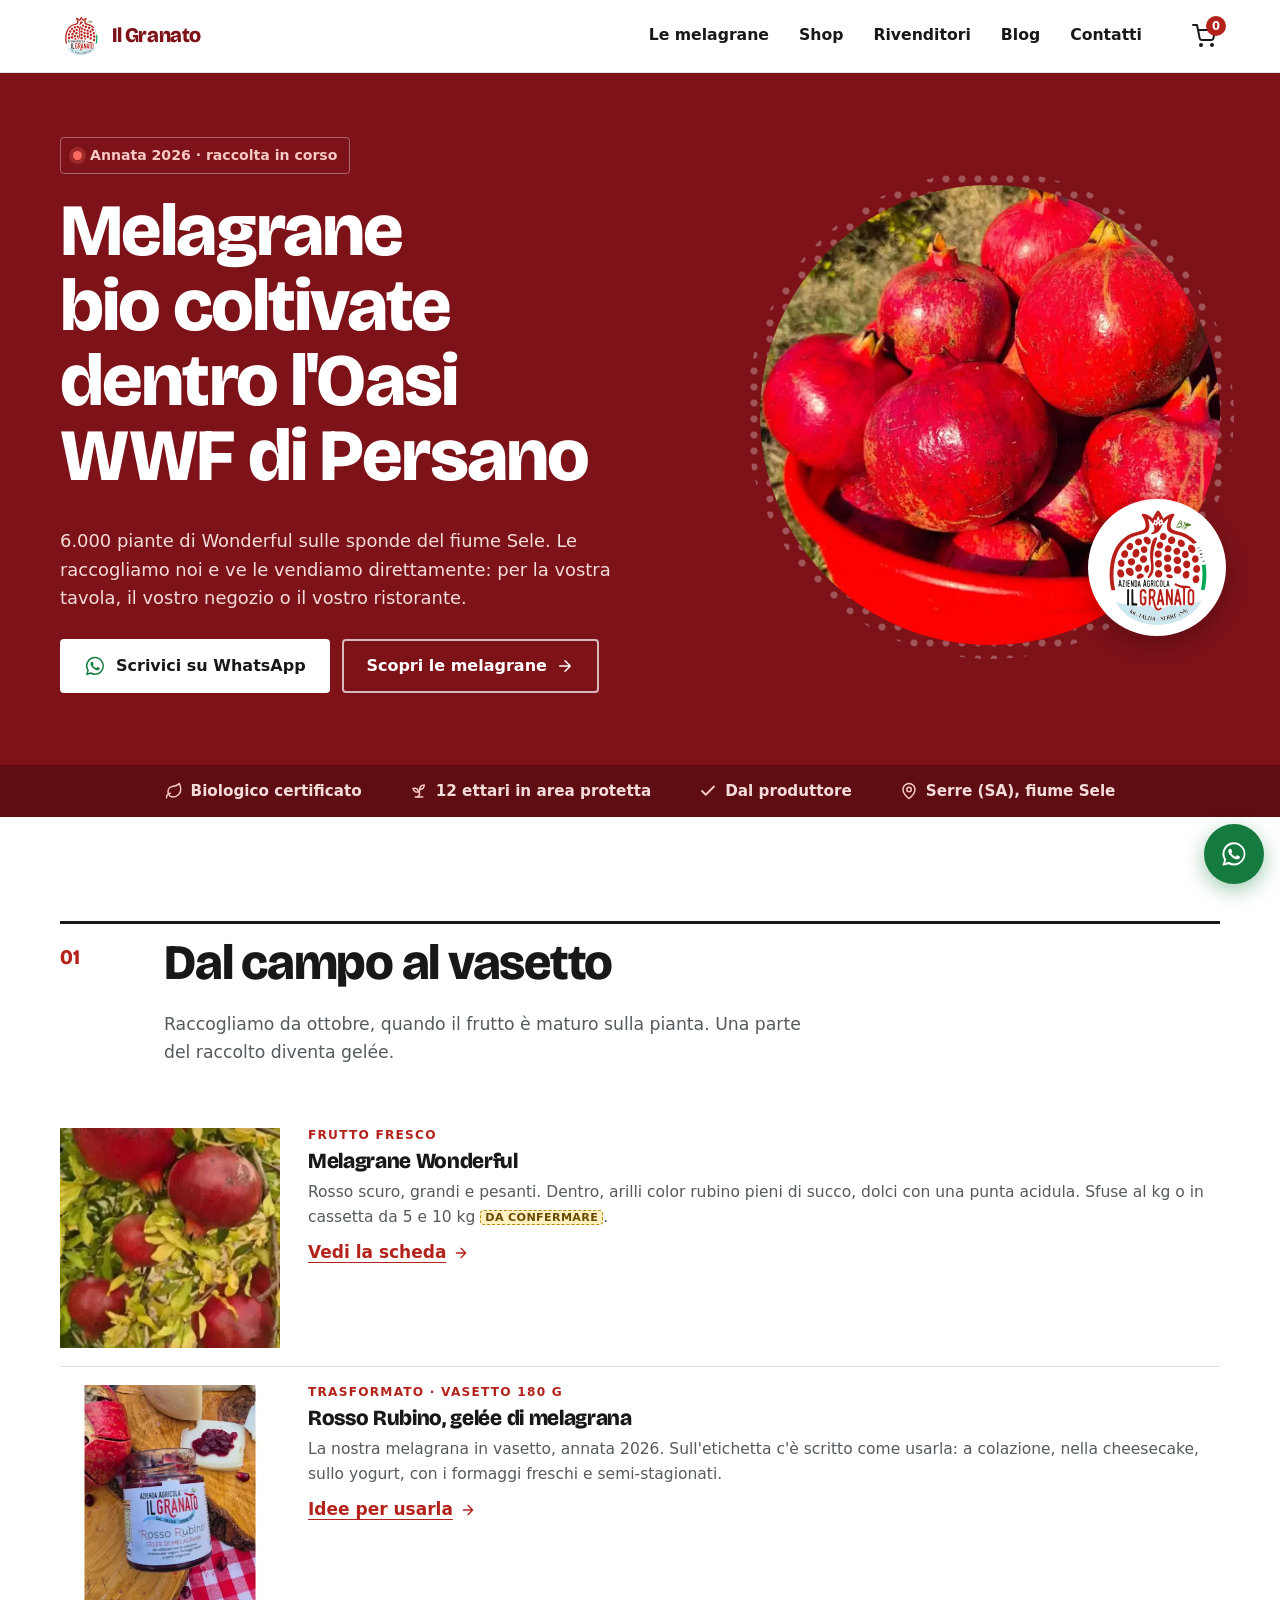
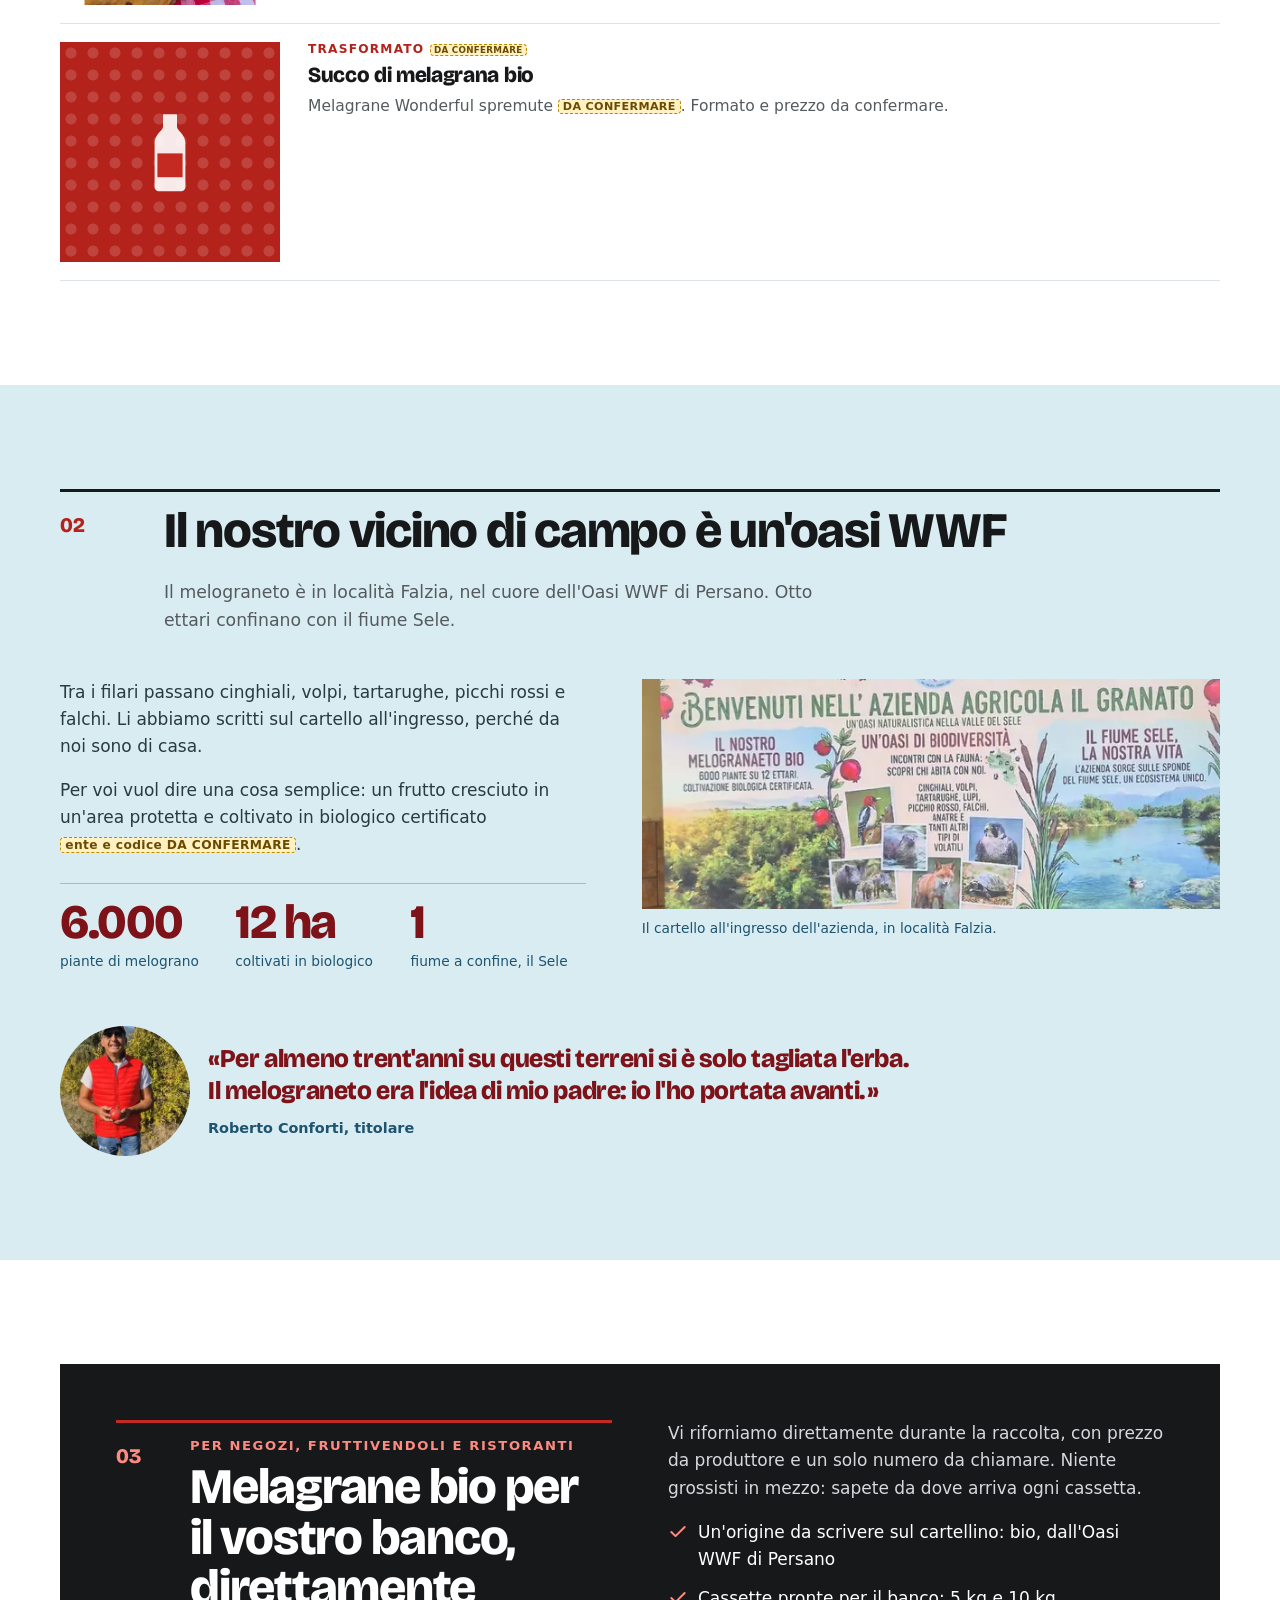
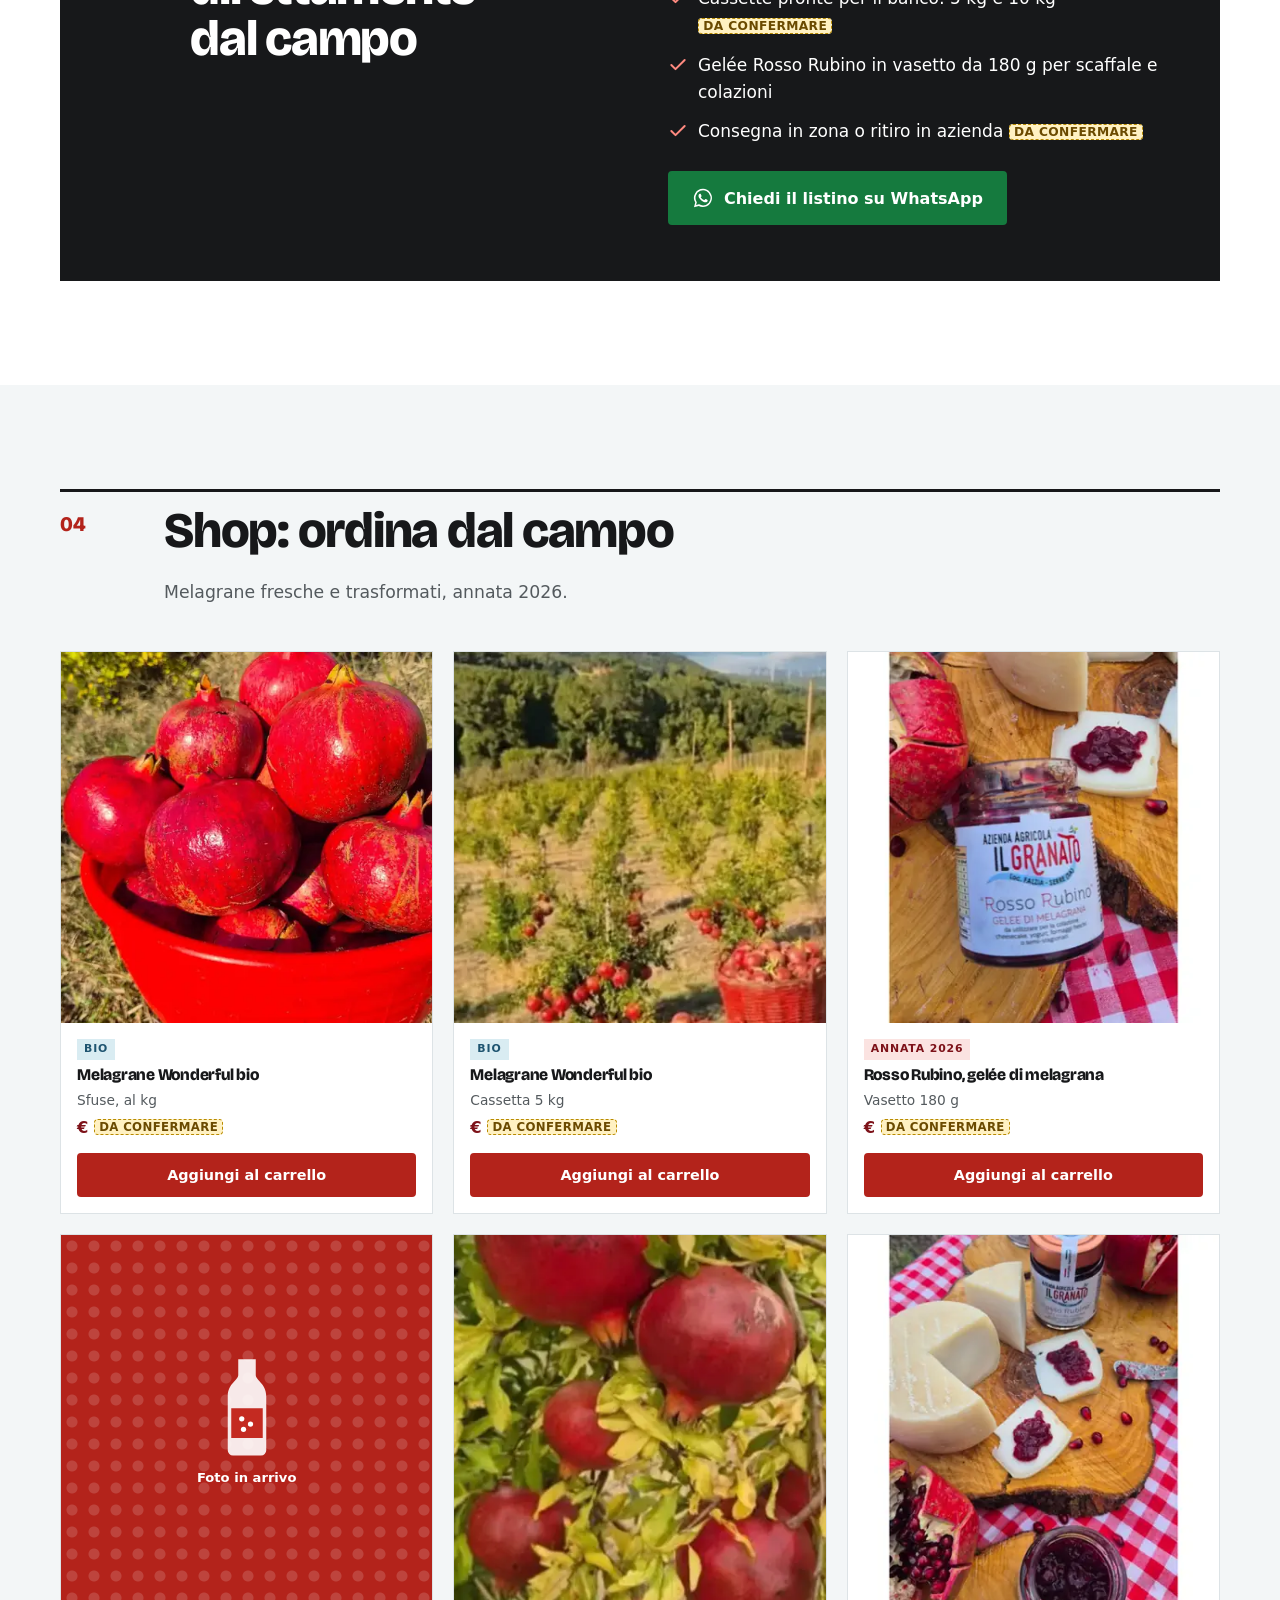
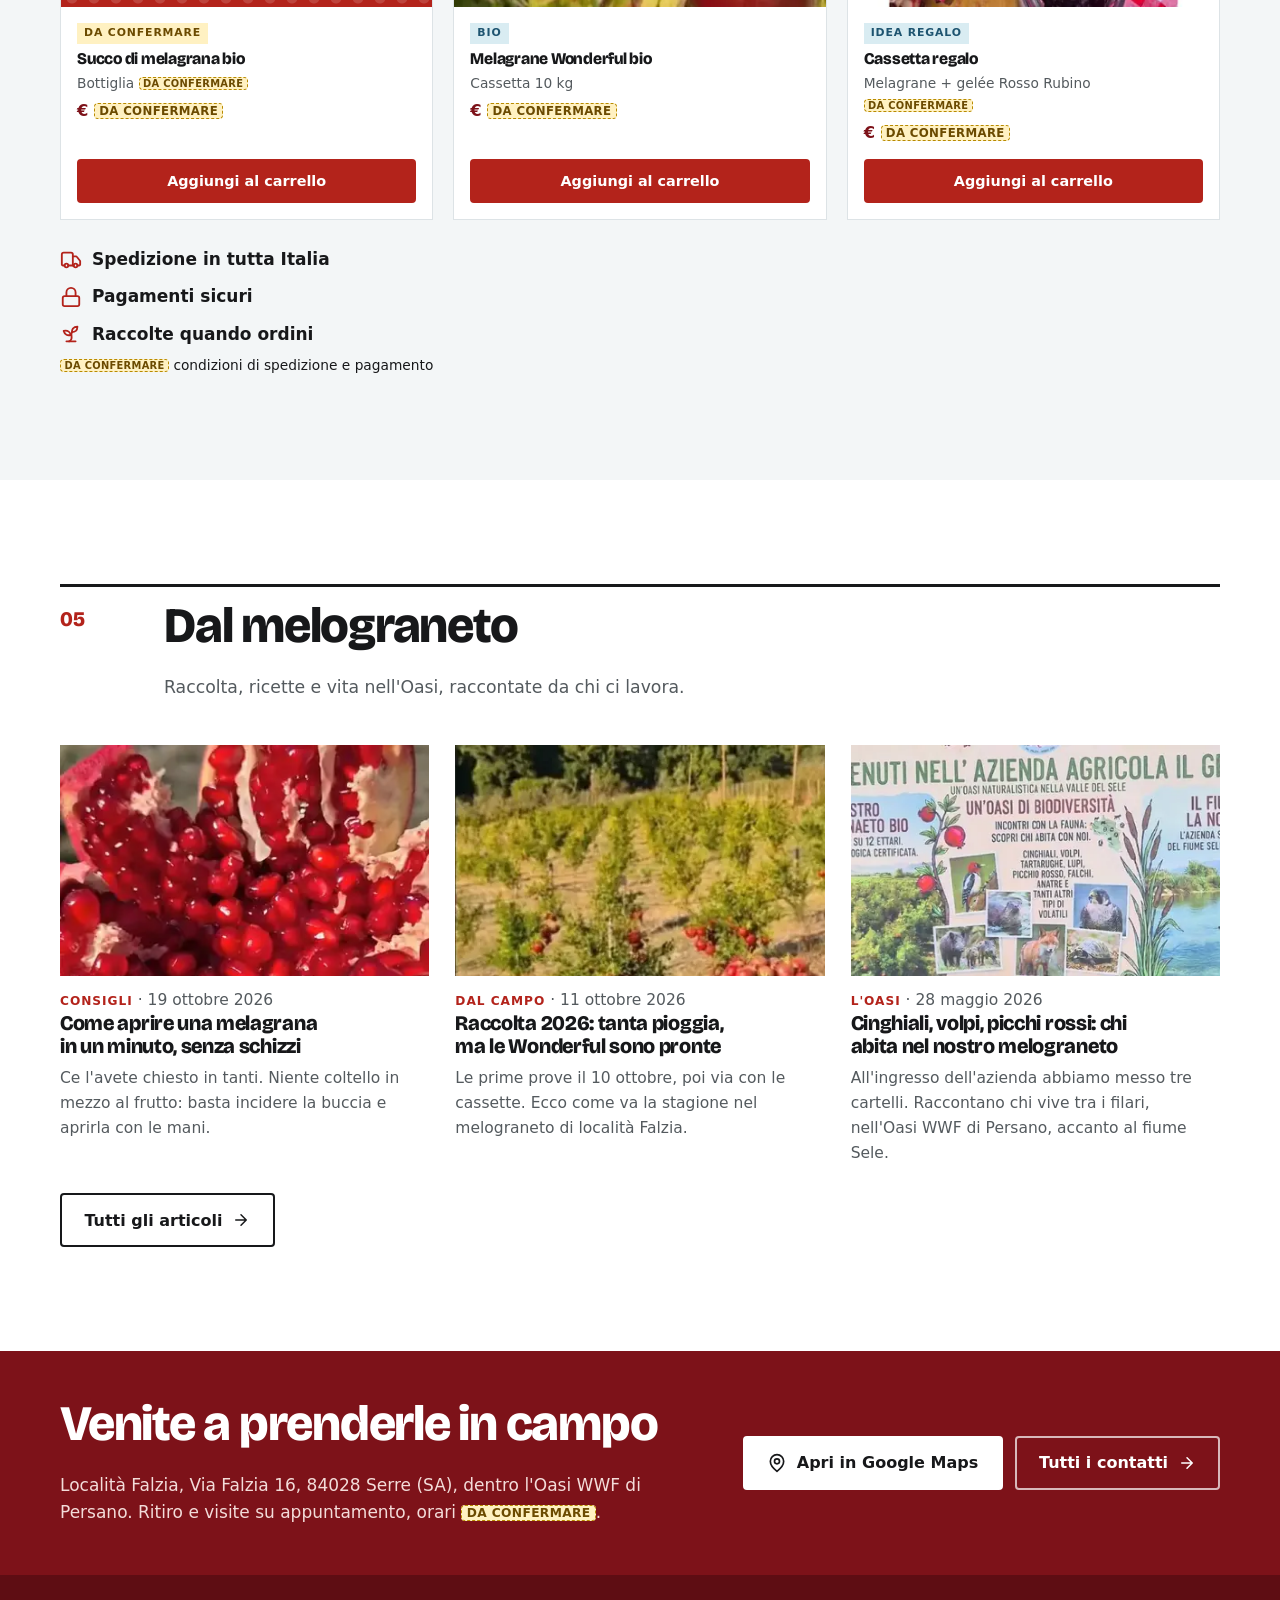
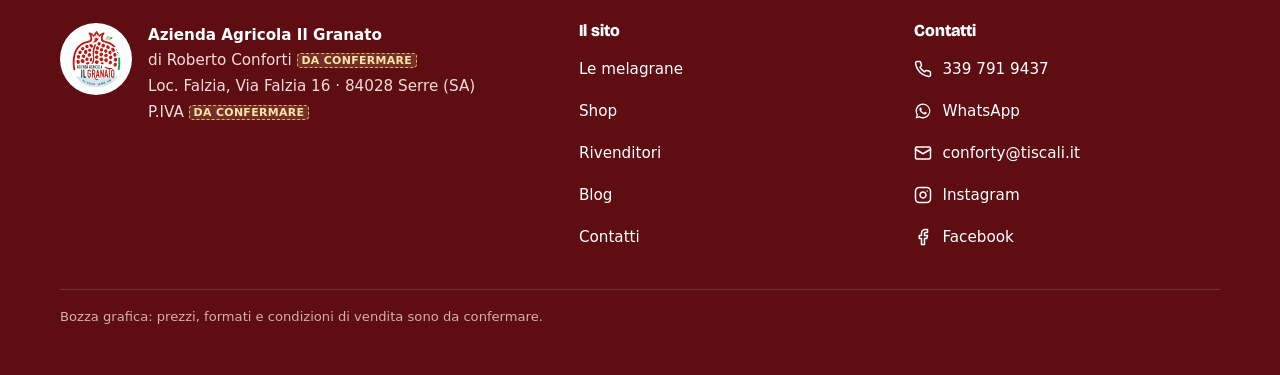
==== commit 54dfcf51: "Nuova grafica, menu mobile a schermo intero, blog e contatti, shop con la gelée Rosso Rubino Co-Auth" ====
--- a/index.html
+++ b/index.html
@@ -3,73 +3,80 @@
 <head>
   <meta charset="utf-8">
   <meta name="viewport" content="width=device-width, initial-scale=1">
-  <title>Il Granato · Melagrane biologiche dall'Oasi WWF di Persano, Serre (SA)</title>
-  <meta name="description" content="Melagrane Wonderful biologiche coltivate nell'Oasi WWF di Persano, sulle sponde del Sele. Vendita diretta a privati, negozi, fruttivendoli e ristoranti. Scrivici su WhatsApp: 339 791 9437.">
+  <title>Il Granato · Melagrane biologiche dall&#x27;Oasi WWF di Persano, Serre (SA)</title>
+  <meta name="description" content="Melagrane Wonderful biologiche e gelée di melagrana Rosso Rubino, coltivate nell&#x27;Oasi WWF di Persano sulle sponde del Sele. Vendita diretta a privati, negozi e ristoranti: 339 791 9437.">
   <!-- BOZZA: rimuovere noindex alla messa online -->
   <meta name="robots" content="noindex, nofollow">
   <!-- Dominio DA CONFERMARE (il vecchio aziendaagricolailgranato.com è scaduto) -->
   <link rel="canonical" href="https://fraspin02.github.io/il-granato-bozza/">
-  <meta name="theme-color" content="#FBF6EF">
-
+  <meta name="theme-color" content="#7D1219">
   <meta property="og:type" content="website">
   <meta property="og:locale" content="it_IT">
   <meta property="og:site_name" content="Azienda Agricola Il Granato">
-  <meta property="og:title" content="Il Granato · Melagrane bio dall'Oasi WWF di Persano">
-  <meta property="og:description" content="6.000 piante di Wonderful sulle sponde del Sele. Dal produttore a casa vostra, al vostro negozio, al vostro ristorante.">
+  <meta property="og:title" content="Il Granato · Melagrane biologiche dall&#x27;Oasi WWF di Persano, Serre (SA)">
+  <meta property="og:description" content="Melagrane Wonderful biologiche e gelée di melagrana Rosso Rubino, coltivate nell&#x27;Oasi WWF di Persano sulle sponde del Sele. Vendita diretta a privati, negozi e ristoranti: 339 791 9437.">
   <meta property="og:url" content="https://fraspin02.github.io/il-granato-bozza/">
   <meta property="og:image" content="https://fraspin02.github.io/il-granato-bozza/img/og.jpg">
-  <meta property="og:image:width" content="1200">
-  <meta property="og:image:height" content="630">
-  <meta property="og:image:alt" content="Melagrane Wonderful dell'Azienda Agricola Il Granato">
   <meta name="twitter:card" content="summary_large_image">
-
   <link rel="icon" href="img/logo.svg" type="image/svg+xml">
-  <link rel="preload" as="image" type="image/webp" fetchpriority="high"
-        imagesrcset="img/hero-480.webp 480w, img/hero-680.webp 680w, img/hero-800.webp 800w, img/hero-1200.webp 1200w"
-        imagesizes="(min-width: 960px) 520px, calc(100vw - 32px)">
-  <link rel="preload" href="fonts/fraunces-n.woff2" as="font" type="font/woff2" crossorigin>
-  <!-- CSS in linea generato da _ricerca/build_prodotto.py a partire da style.css -->
-  <style id="css">@font-face { font-family: "Fraunces"; src: url(fonts/fraunces-n.woff2) format("woff2"); font-weight: 600; font-style: normal; font-display: swap; }@font-face { font-family: "Fraunces"; src: url(fonts/fraunces-i.woff2) format("woff2"); font-weight: 500; font-style: italic; font-display: swap; }:root {--granato: #B81F19;--granato-scuro: #8E1612;--bosco: #1F3B2C;--foglia: #2E5E3A;--sele: #CDE7F0;--sele-chiaro: #EAF4F7;--crema: #FBF6EF;--carta: #FFFFFF;--sabbia: #F3E3C9;--inchiostro: #1E1A17;--testo2: #5C5048;--linea: #E7DCCD;--wa: #157A3E;--r: 18px;--r-sm: 12px;--ombra: 0 1px 2px rgb(30 26 23 / .06), 0 8px 24px rgb(30 26 23 / .08);--serif: "Fraunces", Georgia, "Times New Roman", serif;--sans: system-ui, -apple-system, "Segoe UI", Roboto, "Helvetica Neue", Arial, sans-serif;}*, *::before, *::after { box-sizing: border-box; }html { -webkit-text-size-adjust: 100%; scroll-behavior: smooth; scroll-padding-top: 76px; }body { margin: 0; background: var(--crema); color: var(--inchiostro); font: 400 1.0625rem/1.6 var(--sans); }img { display: block; max-width: 100%; height: auto; }a { color: inherit; }svg { flex-shrink: 0; }h1, h2, h3 { font-family: var(--serif); font-weight: 600; line-height: 1.12; margin: 0 0 .5em; letter-spacing: -.01em; text-wrap: balance; }h1 { font-size: clamp(2.15rem, 7.6vw, 3.6rem); }h2 { font-size: clamp(1.75rem, 5.6vw, 2.6rem); }h3 { font-size: 1.3rem; }h1 em, h2 em { font-style: italic; font-weight: 500; color: var(--granato); }p { margin: 0 0 1em; }.wrap { width: min(100% - 32px, 1120px); margin-inline: auto; }.sr { position: absolute; width: 1px; height: 1px; overflow: hidden; clip: rect(0 0 0 0); white-space: nowrap; }.skip { position: absolute; left: -999px; top: 8px; background: var(--inchiostro); color: #fff; padding: 8px 14px; border-radius: 8px; z-index: 50; }.skip:focus { left: 8px; }:focus-visible { outline: 3px solid var(--granato); outline-offset: 3px; border-radius: 6px; }.tbc { background: #FFF1C2; color: #6B4A00; border: 1px dashed #B88A00; border-radius: 6px; padding: 0 .35em; font: 600 .72em/1.6 var(--sans); letter-spacing: .03em; white-space: nowrap; vertical-align: .1em; }.tbc--dark { background: rgb(255 241 194 / .14); color: #FFE7A3; border-color: #E0B94A; }.btn { display: inline-flex; align-items: center; justify-content: center; gap: .55em; min-height: 52px; padding: .8em 1.35em; border-radius: 999px; border: 2px solid var(--granato); background: var(--granato); color: #fff; font: 600 1rem/1.2 var(--sans); text-decoration: none; cursor: pointer; transition: background-color .2s, border-color .2s, color .2s, transform .15s; }.btn:hover { background: var(--granato-scuro); border-color: var(--granato-scuro); }.btn:active { transform: scale(.98); }.btn--wa { background: var(--wa); border-color: var(--wa); }.btn--wa:hover { background: #0F5F30; border-color: #0F5F30; }.btn--ghost { background: transparent; color: var(--granato-scuro); }.btn--ghost:hover { background: var(--granato); color: #fff; }.btn--sm { min-height: 44px; padding: .55em 1em; font-size: .92rem; width: 100%; }.cta-row { display: flex; flex-wrap: wrap; gap: 12px; }.link { display: inline-flex; align-items: center; gap: .4em; font-weight: 600; color: var(--granato-scuro); text-underline-offset: 3px; }.top { position: sticky; top: 0; z-index: 20; background: rgb(251 246 239 / .94); backdrop-filter: saturate(1.4) blur(8px); border-bottom: 1px solid var(--linea); }.top__in { display: flex; align-items: center; gap: 12px; min-height: 64px; }.brand { display: flex; align-items: center; gap: 10px; text-decoration: none; margin-right: auto; }.brand__txt { display: flex; flex-direction: column; line-height: 1.1; }.brand__txt b { font: 600 1.25rem/1.1 var(--serif); color: var(--granato-scuro); }.brand__txt small { font-size: .74rem; color: var(--testo2); }.nav { display: none; }.cart { position: relative; display: grid; place-items: center; width: 44px; height: 44px; border-radius: 50%; color: var(--inchiostro); }.cart:hover { background: var(--sabbia); }.cart__n { position: absolute; top: 2px; right: 0; min-width: 20px; height: 20px; padding: 0 5px; border-radius: 10px; background: var(--granato); color: #fff; font: 700 .72rem/20px var(--sans); text-align: center; }.cart.bump .cart__n { animation: bump .35s ease; }@keyframes bump { 50% { transform: scale(1.35); } }.menu { position: relative; }.menu summary { list-style: none; display: grid; place-items: center; width: 44px; height: 44px; border-radius: 50%; cursor: pointer; }.menu summary::-webkit-details-marker { display: none; }.menu nav { position: absolute; right: 0; top: 52px; width: 220px; background: var(--carta); border-radius: var(--r-sm); box-shadow: var(--ombra); padding: 8px; display: grid; }.menu nav a { padding: 12px 14px; border-radius: 8px; text-decoration: none; font-weight: 600; }.menu nav a:hover { background: var(--crema); }.hero { position: relative; overflow: hidden; padding: 28px 0 48px; background: var(--crema); }.hero::before { content: ""; position: absolute; inset: 0 0 auto auto; width: 70%; height: 420px; pointer-events: none;background: radial-gradient(circle, rgb(184 31 25 / .13) 0 6px, transparent 7px) 0 0 / 30px 30px;-webkit-mask-image: radial-gradient(ellipse at top right, #000 0%, transparent 70%); mask-image: radial-gradient(ellipse at top right, #000 0%, transparent 70%); }.hero__in { position: relative; }.hero__in { display: grid; gap: 28px; }.badge { display: inline-flex; align-items: center; gap: 8px; margin-bottom: 18px; padding: 6px 14px; border-radius: 999px; background: var(--carta); border: 1px solid var(--linea); font-size: .88rem; font-weight: 600; color: var(--foglia); }.dot { width: 9px; height: 9px; border-radius: 50%; background: var(--granato); box-shadow: 0 0 0 4px rgb(184 31 25 / .18); }.lead { font-size: 1.12rem; color: var(--testo2); max-width: 34em; margin-bottom: 24px; }.proof { display: flex; flex-wrap: wrap; gap: 8px 18px; list-style: none; padding: 0; margin: 22px 0 0; font-size: .92rem; font-weight: 600; color: var(--foglia); }.proof li { display: flex; align-items: center; gap: 6px; }.hero__img { position: relative; margin: 0; }.hero__img > img:first-child { width: 100%; aspect-ratio: 800 / 889; object-fit: cover; border-radius: 28px 28px 160px 28px; box-shadow: var(--ombra); }.hero__stamp { position: absolute; left: -6px; bottom: -18px; width: 112px; background: #fff; border-radius: 50%; padding: 8px; box-shadow: var(--ombra); }.sec { padding: 64px 0; }.sec--dark { background: var(--bosco); color: #F4EEE4; }.sec--dark h2 { color: #fff; }.sec--sele { background: var(--sele-chiaro); }.eyebrow { font: 700 .8rem/1.3 var(--sans); letter-spacing: .14em; text-transform: uppercase; color: var(--granato); margin-bottom: 10px; }.sec--dark .eyebrow { color: #F3A79F; }.sec__lead { font-size: 1.1rem; color: var(--testo2); max-width: 36em; }.cards3 { display: grid; gap: 18px; margin-top: 28px; }.vcard { background: var(--carta); border-radius: var(--r); overflow: hidden; box-shadow: var(--ombra); display: grid; grid-template-columns: 112px 1fr; }.vcard img { width: 100%; height: 100%; object-fit: cover; }.vcard__b { padding: 16px 16px 14px; }.vcard h3 { font-size: 1.2rem; margin-bottom: .35em; }.vcard p { font-size: .97rem; color: var(--testo2); margin-bottom: .6em; }.vcard .meta { display: flex; flex-wrap: wrap; align-items: center; gap: 6px; font-size: .86rem; font-weight: 600; color: var(--foglia); margin: 0; }.formats { margin: 22px 0 0; color: var(--testo2); }.oasi { display: grid; gap: 28px; }.oasi__txt p { color: #E6DED1; }.stats { display: grid; grid-template-columns: repeat(3, 1fr); gap: 10px; margin: 26px 0 0; }.stats div { border-top: 2px solid #F3A79F; padding-top: 10px; }.stats dt { font: 600 clamp(1.8rem, 8vw, 2.6rem)/1 var(--serif); color: #fff; }.stats dd { margin: 6px 0 0; font-size: .86rem; color: #CFC6B8; line-height: 1.35; }.oasi__pics { display: grid; grid-template-columns: 1.15fr 1fr; gap: 12px; align-items: end; }.oasi__pics img { width: 100%; object-fit: cover; border-radius: var(--r); }.oasi__a { aspect-ratio: 4 / 5; }.oasi__b { aspect-ratio: 1; }.cartello { margin: 0; }.cartello img { border-radius: var(--r); width: 100%; }.cartello figcaption { margin-top: 8px; font-size: .86rem; color: #CFC6B8; }.story { margin: 0; display: grid; grid-template-columns: 96px 1fr; gap: 16px; align-items: center; background: rgb(255 255 255 / .06); border: 1px solid rgb(255 255 255 / .12); border-radius: var(--r); padding: 16px; }.story img { width: 96px; height: 120px; object-fit: cover; border-radius: 12px; }.story blockquote { margin: 0; }.story p { font: italic 500 1.12rem/1.45 var(--serif); color: #fff; margin-bottom: .5em; }.story footer { font-size: .88rem; color: #F3A79F; font-weight: 600; }.b2b { display: grid; gap: 28px; align-items: center; }.b2b__img { width: 100%; aspect-ratio: 4 / 3; object-fit: cover; border-radius: var(--r); }.b2b__txt > p { color: var(--testo2); }.ticks { list-style: none; padding: 0; margin: 0 0 26px; display: grid; gap: 12px; }.ticks li { display: flex; gap: 10px; align-items: flex-start; }.ticks svg { color: var(--foglia); margin-top: 3px; }.small { font-size: .88rem; color: var(--testo2); margin-top: 12px; }.grid-shop { display: grid; grid-template-columns: repeat(2, 1fr); gap: 12px; margin-top: 26px; }.pcard { background: var(--carta); border-radius: var(--r); overflow: hidden; box-shadow: var(--ombra); display: flex; flex-direction: column; }.pcard__img { display: block; aspect-ratio: 1; overflow: hidden; }.pcard__img img { width: 100%; height: 100%; object-fit: cover; transition: transform .4s ease; }.pcard:hover .pcard__img img { transform: scale(1.04); }.pcard__b { padding: 12px; display: flex; flex-direction: column; gap: 4px; flex: 1; }.pcard h3 { font-size: 1.02rem; line-height: 1.25; margin: 2px 0 0; }.pcard h3 a { text-decoration: none; }.pcard h3 a:hover { color: var(--granato); }.fmt { font-size: .86rem; color: var(--testo2); margin: 0; }.price { font: 600 1.05rem/1.4 var(--sans); color: var(--granato-scuro); margin: 2px 0 10px; }.pcard .btn { margin-top: auto; }.tag { align-self: flex-start; font: 700 .7rem/1 var(--sans); letter-spacing: .06em; text-transform: uppercase; padding: 5px 8px; border-radius: 6px; background: #E3EFE3; color: var(--foglia); }.tag--new { background: #FBE3E1; color: var(--granato-scuro); }.assure { list-style: none; padding: 0; margin: 26px 0 6px; display: grid; gap: 10px; }.assure li { display: flex; align-items: center; gap: 10px; font-weight: 600; }.assure svg { color: var(--granato); }.assure__note { font-size: .86rem; margin: 0; }.dove { display: grid; gap: 28px; }address, .hours { font-style: normal; display: flex; gap: 12px; align-items: flex-start; font-size: 1.08rem; margin: 18px 0; }address svg, .hours svg { color: var(--granato); margin-top: 3px; }address small, .hours small { color: var(--testo2); font-size: .92rem; }.dove .cta-row { margin-top: 24px; }.soon { display: grid; grid-template-columns: 110px 1fr; gap: 16px; align-items: center; background: var(--carta); border-radius: var(--r); box-shadow: var(--ombra); padding: 14px; }.soon img { width: 110px; height: 110px; object-fit: cover; border-radius: 12px; }.soon h3 { font-size: 1.15rem; margin-bottom: .3em; }.soon p { font-size: .95rem; color: var(--testo2); margin-bottom: .5em; }.soon .eyebrow { margin-bottom: 4px; }.soon .link { display: inline; }.soon .link svg { display: inline; vertical-align: -3px; margin-left: 4px; }.foot { background: var(--bosco); color: #E6DED1; padding: 44px 0 110px; font-size: .95rem; }.foot__in { display: grid; gap: 26px; }.foot__brand { display: flex; gap: 14px; align-items: flex-start; }.foot__brand img { background: #fff; border-radius: 50%; padding: 4px; }.foot__brand b { color: #fff; }.foot__brand p { margin: 0; line-height: 1.7; }.foot__links { list-style: none; padding: 0; margin: 0; display: grid; gap: 4px; }.foot__links a { display: inline-flex; align-items: center; gap: 10px; min-height: 44px; text-decoration: none; color: #fff; }.foot__links a:hover { color: #F3A79F; }.foot__note { font-size: .82rem; color: #B9B0A2; margin: 0; }.fab { position: fixed; right: 16px; bottom: 16px; z-index: 30; width: 60px; height: 60px; border-radius: 50%; display: grid; place-items: center; background: var(--wa); color: #fff; box-shadow: 0 6px 20px rgb(21 122 62 / .4); transition: transform .2s; }.fab:hover { transform: scale(1.06); }.toast { position: fixed; left: 50%; bottom: 88px; transform: translateX(-50%); z-index: 40; background: var(--inchiostro); color: #fff; padding: 12px 18px; border-radius: 12px; font-weight: 600; font-size: .95rem; box-shadow: var(--ombra); max-width: calc(100vw - 32px); }.pdp { padding: 16px 0 64px; }.crumbs { font-size: .88rem; color: var(--testo2); margin-bottom: 16px; }.crumbs a { color: var(--testo2); text-underline-offset: 3px; }.pdp__top { display: grid; gap: 24px; }.gallery__main { width: 100%; aspect-ratio: 800 / 889; object-fit: cover; border-radius: var(--r); background: var(--sabbia); }.thumbs { display: grid; grid-template-columns: repeat(4, 1fr); gap: 8px; margin-top: 8px; }.thumbs button { padding: 0; border: 2px solid transparent; border-radius: 12px; overflow: hidden; background: none; cursor: pointer; aspect-ratio: 1; }.thumbs button[aria-pressed="true"] { border-color: var(--granato); }.thumbs img { width: 100%; height: 100%; object-fit: cover; }.buy h1 { font-size: clamp(1.9rem, 6.4vw, 2.7rem); margin-top: 12px; }.buy__sub { color: var(--testo2); font-size: 1.08rem; }.buy__price { font: 600 1.5rem/1.3 var(--sans); color: var(--granato-scuro); }.buy__price small { font-size: .9rem; font-weight: 500; color: var(--testo2); }.opts { border: 0; padding: 0; margin: 0 0 18px; display: flex; flex-wrap: wrap; gap: 10px; }.opts legend { font-weight: 700; margin-bottom: 8px; padding: 0; }.opts input { position: absolute; opacity: 0; width: 1px; height: 1px; }.opts span { display: inline-flex; align-items: center; min-height: 48px; padding: 0 22px; border: 2px solid var(--linea); border-radius: 12px; background: var(--carta); font-weight: 600; cursor: pointer; }.opts input:checked + span { border-color: var(--granato); color: var(--granato-scuro); background: #FDF0EE; }.opts input:focus-visible + span { outline: 3px solid var(--granato); outline-offset: 2px; }.qty { margin-bottom: 18px; }.qty label { display: block; font-weight: 700; margin-bottom: 8px; }.qty__ctl { display: inline-flex; border: 2px solid var(--linea); border-radius: 12px; background: var(--carta); overflow: hidden; }.qty__ctl button { width: 48px; height: 48px; border: 0; background: none; font-size: 1.4rem; cursor: pointer; color: var(--inchiostro); }.qty__ctl button:hover { background: var(--crema); }.qty__ctl input { width: 52px; border: 0; text-align: center; font: 600 1.05rem var(--sans); color: var(--inchiostro); background: none; -moz-appearance: textfield; }.qty__ctl input::-webkit-inner-spin-button { -webkit-appearance: none; }.buy__bar { position: fixed; left: 0; right: 0; bottom: 0; z-index: 25; display: flex; align-items: center; gap: 12px; justify-content: space-between; padding: 10px 16px calc(10px + env(safe-area-inset-bottom)); background: var(--carta); border-top: 1px solid var(--linea); box-shadow: 0 -6px 20px rgb(30 26 23 / .08); }.buy__bar-price { margin: 0; font: 600 1.05rem/1.2 var(--sans); color: var(--granato-scuro); display: flex; flex-direction: column; }.buy__bar-price small { font-size: .8rem; font-weight: 500; color: var(--testo2); }.buy__bar .btn { flex: 1; max-width: 260px; }.has-bar .toast { bottom: 96px; }.has-bar .foot { padding-bottom: 120px; }.buy__assure { list-style: none; padding: 0; margin: 4px 0 18px; display: grid; gap: 10px; font-size: .95rem; }.buy__assure li { display: flex; align-items: center; gap: 10px; flex-wrap: wrap; }.buy__assure svg { color: var(--granato); }.ask { display: flex; gap: 12px; align-items: center; padding: 14px 16px; border-radius: var(--r-sm); background: #E7F3EA; color: #0F4A26; text-decoration: none; }.ask svg { color: var(--wa); }.ask:hover { background: #D8ECDE; }.pdp__body { display: grid; gap: 28px; margin-top: 44px; }.desc h2, .specs h2 { font-size: 1.35rem; margin: 1.2em 0 .4em; }.desc h2:first-child, .specs h2:first-child { margin-top: 0; }.desc p, .specs p { color: var(--testo2); }.specs { background: var(--carta); border-radius: var(--r); box-shadow: var(--ombra); padding: 20px; }.specs dl { margin: 0; }.specs dl div { display: grid; grid-template-columns: 110px 1fr; gap: 10px; padding: 10px 0; border-bottom: 1px solid var(--linea); }.specs dt { font-weight: 700; }.specs dd { margin: 0; color: var(--testo2); }.related { margin-top: 56px; }.related .grid-shop { margin-top: 18px; }@media (min-width: 600px) {.vcard { grid-template-columns: 1fr; }.vcard img { aspect-ratio: 4 / 3; height: auto; }.cards3 { grid-template-columns: repeat(3, 1fr); }.assure { grid-template-columns: repeat(3, auto); justify-content: start; gap: 28px; }.story { grid-template-columns: 140px 1fr; padding: 20px; }.story img { width: 140px; height: 175px; }}@media (min-width: 960px) {body { font-size: 1.0625rem; }.nav { display: flex; gap: 4px; }.nav a { padding: 10px 14px; border-radius: 999px; text-decoration: none; font-weight: 600; font-size: .95rem; }.nav a:hover { background: var(--sabbia); }.menu { display: none; }.hero { padding: 56px 0 80px; }.hero__in { grid-template-columns: 1.05fr 1fr; align-items: center; gap: 56px; }.hero__img { max-width: 520px; justify-self: end; }.hero__stamp { width: 140px; left: -40px; bottom: 24px; }.sec { padding: 96px 0; }.oasi { grid-template-columns: 1fr 1fr; gap: 40px 56px; align-items: center; }.cartello, .story { grid-column: 1 / -1; }.story { max-width: 820px; justify-self: center; }.b2b { grid-template-columns: .9fr 1.1fr; gap: 64px; }.b2b__img { aspect-ratio: 4 / 5; }.grid-shop { grid-template-columns: repeat(4, 1fr); gap: 20px; }.pcard__b { padding: 16px; }.dove { grid-template-columns: 1.2fr 1fr; align-items: center; gap: 56px; }.foot { padding-bottom: 44px; }.foot__in { grid-template-columns: 1.3fr 1fr; align-items: start; }.foot__note { grid-column: 1 / -1; }.pdp { padding-top: 28px; }.pdp__top { grid-template-columns: 540px 1fr; gap: 56px; align-items: start; }.buy { position: sticky; top: 96px; }.buy__bar { position: static; padding: 0; background: none; border: 0; box-shadow: none; margin-bottom: 18px; }.buy__bar-price { display: none; }.buy__bar .btn { max-width: none; }.has-bar .foot { padding-bottom: 44px; }.has-bar .toast { bottom: 24px; }.pdp__body { grid-template-columns: 1.4fr 1fr; gap: 56px; align-items: start; }.grid-shop--3 { grid-template-columns: repeat(3, 1fr); }}@media (prefers-reduced-motion: reduce) {html { scroll-behavior: auto; }*, *::before, *::after { transition: none !important; animation: none !important; }}</style>
-
-  <script type="application/ld+json">
-  {
-    "@context": "https://schema.org",
-    "@type": ["LocalBusiness", "Organization"],
-    "@id": "https://fraspin02.github.io/il-granato-bozza/#azienda",
-    "name": "Azienda Agricola Il Granato",
-    "description": "Produzione di melagrane biologiche nell'Oasi WWF di Persano, località Falzia, Serre (SA).",
-    "url": "https://fraspin02.github.io/il-granato-bozza/",
-    "logo": "https://fraspin02.github.io/il-granato-bozza/img/logo.svg",
-    "image": "https://fraspin02.github.io/il-granato-bozza/img/og.jpg",
-    "telephone": "+39 339 791 9437",
-    "founder": { "@type": "Person", "name": "Roberto Conforti" },
-    "address": {
-      "@type": "PostalAddress",
-      "streetAddress": "Località Falzia, Via Falzia 16",
-      "postalCode": "84028",
-      "addressLocality": "Serre",
-      "addressRegion": "SA",
-      "addressCountry": "IT"
-    },
-    "hasMap": "https://www.google.com/maps/search/?api=1&query=Via%20Falzia%2016%2C%2084028%20Serre%20SA",
-    "areaServed": "IT",
-    "sameAs": [
-      "https://www.instagram.com/aziendaagricolailgranato/",
-      "https://www.facebook.com/AziendaAgricolaILGranato/"
-    ],
-    "hasOfferCatalog": {
-      "@type": "OfferCatalog",
-      "name": "Prodotti Il Granato",
-      "itemListElement": [
-        { "@type": "Offer", "itemOffered": { "@type": "Product", "name": "Melagrane Wonderful biologiche – cassetta 5 kg", "category": "Frutta fresca" } },
-        { "@type": "Offer", "itemOffered": { "@type": "Product", "name": "Melagrane Wonderful biologiche – cassetta 10 kg", "category": "Frutta fresca" } },
-        { "@type": "Offer", "itemOffered": { "@type": "Product", "name": "Rosso Rubino – gelée di melagrana", "category": "Conserve" } }
-      ]
+  <link rel="preload" as="image" type="image/webp" fetchpriority="high" imagesrcset="img/tondo-400.webp 400w, img/tondo-600.webp 600w, img/tondo-800.webp 800w" imagesizes="(min-width: 960px) 460px, 78vw">
+  <link rel="preload" href="fonts/bricolage-800.woff2" as="font" type="font/woff2" crossorigin>
+  <style id="css">@font-face { font-family: "Bricolage"; src: url(fonts/bricolage-800.woff2) format("woff2"); font-weight: 800; font-display: swap; }:root {--granato: #7D1219;--granato-2: #5E0D13;--rosso: #C42A21;--rosso-2: #B3231B;--rosa: #F7C9C4;--sele: #D9ECF2;--sele-2: #1E5470;--bianco: #FFFFFF;--grigio-0: #F3F6F7;--linea: #DDE3E6;--ink: #17181A;--ink-2: #545A5E;--wa: #157A3E;--display: "Bricolage", "Arial Black", system-ui, sans-serif;--sans: system-ui, -apple-system, "Segoe UI", Roboto, "Helvetica Neue", Arial, sans-serif;}*, *::before, *::after { box-sizing: border-box; }html { -webkit-text-size-adjust: 100%; scroll-behavior: smooth; scroll-padding-top: 72px; }body { margin: 0; background: var(--bianco); color: var(--ink); font: 400 1.0625rem/1.6 var(--sans); }img { display: block; max-width: 100%; height: auto; }a { color: inherit; }svg { flex-shrink: 0; }h1, h2, h3 { font-family: var(--display); font-weight: 800; line-height: 1.02; letter-spacing: -.025em; margin: 0 0 .45em; text-wrap: balance; }h1 { font-size: clamp(2.5rem, 10.5vw, 4.6rem); }h2 { font-size: clamp(1.9rem, 7vw, 3.1rem); }h3 { font-size: 1.35rem; letter-spacing: -.015em; line-height: 1.1; }p { margin: 0 0 1em; }.wrap { width: min(100% - 32px, 1160px); margin-inline: auto; }.wrap--narrow { width: min(100% - 32px, 760px); }.sr { position: absolute; width: 1px; height: 1px; overflow: hidden; clip: rect(0 0 0 0); white-space: nowrap; }.skip { position: absolute; left: -999px; top: 8px; z-index: 60; background: var(--ink); color: #fff; padding: 8px 14px; }.skip:focus { left: 8px; }:focus-visible { outline: 3px solid var(--rosso); outline-offset: 3px; }.tbc { background: #FFF1C2; color: #6B4A00; border: 1px dashed #B88A00; border-radius: 4px; padding: 0 .35em; font: 600 .72em/1.6 var(--sans); letter-spacing: .03em; white-space: nowrap; vertical-align: .1em; }.tbc--dark { background: rgb(255 241 194 / .14); color: #FFE7A3; border-color: #E0B94A; }.btn { display: inline-flex; align-items: center; justify-content: center; gap: .6em; min-height: 54px; padding: .85em 1.4em; border: 2px solid var(--rosso-2); border-radius: 4px; background: var(--rosso-2); color: #fff; font: 700 1rem/1.2 var(--sans); text-decoration: none; cursor: pointer; transition: background-color .2s, color .2s, border-color .2s, transform .15s; }.btn:hover { background: var(--granato); border-color: var(--granato); }.btn:active { transform: translateY(1px); }.btn--wa { background: var(--wa); border-color: var(--wa); }.btn--wa:hover { background: #0F5F30; border-color: #0F5F30; }.btn--light { background: #fff; border-color: #fff; color: var(--ink); }.btn--light:hover { background: var(--rosa); border-color: var(--rosa); color: var(--ink); }.btn--light .ico-wa { color: var(--wa); }.btn--line { background: transparent; border-color: rgb(255 255 255 / .7); color: #fff; }.btn--line:hover { background: #fff; color: var(--granato); border-color: #fff; }.btn--line-dark { background: transparent; border-color: var(--ink); color: var(--ink); margin-top: 28px; }.btn--line-dark:hover { background: var(--ink); color: #fff; border-color: var(--ink); }.btn--sm { min-height: 44px; padding: .55em .8em; font-size: .9rem; width: 100%; }.cta-row { display: flex; flex-wrap: wrap; gap: 12px; }.link { display: inline-flex; align-items: center; gap: .4em; font-weight: 700; color: var(--rosso-2); text-underline-offset: 4px; }.top { position: sticky; top: 0; z-index: 30; background: rgb(255 255 255 / .96); backdrop-filter: blur(8px); border-bottom: 1px solid var(--linea); }.top__in { display: grid; grid-template-columns: 48px 1fr 48px; align-items: center; min-height: 64px; }.burger { display: grid; place-items: center; width: 48px; height: 48px; margin-left: -10px; border: 0; background: none; color: var(--ink); cursor: pointer; border-radius: 4px; }.burger:hover { background: var(--grigio-0); }.brand { justify-self: center; display: flex; align-items: center; gap: 10px; text-decoration: none; }.brand span { font: 800 1.3rem/1 var(--display); letter-spacing: -.02em; color: var(--granato); }.nav { display: none; }.cart { justify-self: end; position: relative; display: grid; place-items: center; width: 48px; height: 48px; margin-right: -8px; color: var(--ink); border-radius: 4px; }.cart:hover { background: var(--grigio-0); }.cart__n { position: absolute; top: 4px; right: 2px; min-width: 20px; height: 20px; padding: 0 5px; border-radius: 10px; background: var(--rosso-2); color: #fff; font: 700 .72rem/20px var(--sans); text-align: center; }.cart.bump .cart__n { animation: bump .35s ease; }@keyframes bump { 50% { transform: scale(1.35); } }.drawer { width: 100%; max-width: none; height: 100%; max-height: none; margin: 0; padding: 0; border: 0; background: var(--granato); color: #fff; }.drawer::backdrop { background: rgb(23 24 26 / .5); }.drawer[open] { animation: drawer-in .28s cubic-bezier(.2,.8,.2,1); }@keyframes drawer-in { from { opacity: 0; transform: translateX(-24px); } }.drawer__in { min-height: 100%; display: flex; flex-direction: column; padding: 16px 20px calc(24px + env(safe-area-inset-bottom)); }.drawer__head { display: flex; align-items: center; justify-content: space-between; }.drawer__head img { background: #fff; border-radius: 50%; padding: 4px; }.drawer__x { display: grid; place-items: center; width: 52px; height: 52px; border: 2px solid rgb(255 255 255 / .35); border-radius: 50%; background: none; color: #fff; cursor: pointer; }.drawer__x:hover { background: rgb(255 255 255 / .12); }.drawer__list { list-style: none; margin: 28px 0; padding: 0; flex: 1; }.drawer__list a { display: flex; align-items: baseline; gap: 14px; padding: 12px 0; border-bottom: 1px solid rgb(255 255 255 / .16); text-decoration: none; font: 800 clamp(1.9rem, 9vw, 2.8rem)/1.1 var(--display); letter-spacing: -.02em; }.drawer__list a:hover { color: var(--rosa); }.drawer__n { font: 600 .8rem/1 var(--sans); letter-spacing: .1em; color: var(--rosa); min-width: 22px; }.drawer__foot { display: grid; gap: 14px; }.drawer__foot .btn { width: 100%; }.drawer__foot p { margin: 0; color: var(--rosa); font-size: .95rem; text-align: center; }.drawer__foot a { color: #fff; font-weight: 700; }body:has(.drawer[open]) { overflow: hidden; }.hero { background: var(--granato); color: #fff; overflow: hidden; }.hero__in { display: grid; gap: 32px; padding: 32px 0 40px; }.chip { display: inline-flex; align-items: center; gap: 8px; margin-bottom: 20px; padding: 6px 12px; border: 1px solid rgb(255 255 255 / .35); border-radius: 4px; font-size: .88rem; font-weight: 600; color: var(--rosa); }.dot { width: 9px; height: 9px; border-radius: 50%; background: #FF6B5E; box-shadow: 0 0 0 4px rgb(255 107 94 / .25); }.hero h1 { color: #fff; }.hero .lead { color: #F3DCD9; font-size: 1.12rem; max-width: 34em; margin-bottom: 26px; }.hero__pic { position: relative; margin: 0 auto; width: min(78vw, 460px); }.hero__pic::before { content: ""; position: absolute; inset: -14px; border-radius: 50%; background: radial-gradient(circle, rgb(255 255 255 / .28) 0 3px, transparent 4px) 0 0 / 16px 16px;-webkit-mask: radial-gradient(circle, transparent 66%, #000 67%); mask: radial-gradient(circle, transparent 66%, #000 67%); }.hero__tondo { position: relative; width: 100%; aspect-ratio: 1; object-fit: cover; border-radius: 50%; }.hero__logo { position: absolute; right: -6px; bottom: 2%; width: 30%; background: #fff; border-radius: 50%; padding: 6px; box-shadow: 0 8px 24px rgb(0 0 0 / .25); }.ticker { list-style: none; margin: 0; padding: 14px 16px; display: grid; grid-template-columns: 1fr 1fr; gap: 10px 16px; background: var(--granato-2); color: #F3DCD9; font-size: .88rem; font-weight: 600; }.ticker li { display: flex; align-items: center; gap: 8px; }.ticker svg { color: var(--rosa); }.sec { padding: 64px 0; }.sec--sele { background: var(--sele); }.sec--grey { background: var(--grigio-0); }.sec__head { display: grid; grid-template-columns: auto 1fr; gap: 14px; align-items: start; margin-bottom: 30px; border-top: 3px solid var(--ink); padding-top: 14px; }.num { font: 800 1rem/1 var(--display); color: var(--rosso-2); margin: .45em 0 0; }.sec__lead { color: var(--ink-2); font-size: 1.08rem; max-width: 38em; margin: 0; }.kicker { font: 700 .82rem/1.3 var(--sans); letter-spacing: .12em; text-transform: uppercase; color: var(--rosso-2); margin-bottom: 8px; }.rows { list-style: none; margin: 0; padding: 0; display: grid; }.row { display: grid; grid-template-columns: 38% 1fr; gap: 16px; padding: 18px 0; border-bottom: 1px solid var(--linea); align-items: start; }.row > img, .ph--row { width: 100%; aspect-ratio: 1; object-fit: cover; }.row h3 { margin-bottom: .3em; }.row p { color: var(--ink-2); font-size: .97rem; margin-bottom: .6em; }.row .row__k { font: 700 .76rem/1.3 var(--sans); letter-spacing: .1em; text-transform: uppercase; color: var(--rosso-2); margin-bottom: 6px; }.ph { display: grid; place-items: center; align-content: center; gap: 8px; aspect-ratio: 1; background: radial-gradient(circle, rgb(255 255 255 / .15) 0 5px, transparent 6px) 0 0 / 22px 22px, var(--rosso-2); color: #fff; font-size: .82rem; font-weight: 600; }.oasi { display: grid; gap: 26px; }.oasi__txt p { color: #2B3A40; }.stats { display: grid; grid-template-columns: repeat(3, 1fr); margin: 24px 0 0; border-top: 1px solid rgb(30 84 112 / .3); }.stats div { padding: 14px 8px 0 0; }.stats dt { font: 800 clamp(1.8rem, 8.5vw, 3rem)/1 var(--display); color: var(--granato); letter-spacing: -.03em; }.stats dd { margin: 6px 0 0; font-size: .86rem; color: var(--sele-2); line-height: 1.35; }.cartello { margin: 0; }.cartello img { width: 100%; }.cartello figcaption { margin-top: 8px; font-size: .86rem; color: var(--sele-2); }.quote { margin: 36px 0 0; display: grid; grid-template-columns: 92px 1fr; gap: 18px; align-items: center; }.quote img { width: 92px; height: 92px; object-fit: cover; object-position: top; border-radius: 50%; }.quote blockquote { margin: 0; }.quote p { font: 800 clamp(1.15rem, 4.6vw, 1.6rem)/1.25 var(--display); letter-spacing: -.015em; color: var(--granato); margin-bottom: .4em; }.quote footer { font-size: .9rem; color: var(--sele-2); font-weight: 600; }.b2b { background: var(--ink); color: #fff; padding: 24px 20px 28px; }.b2b .sec__head { border-top-color: var(--rosso); }.b2b .num, .b2b .kicker { color: #FF8A80; }.b2b h2 { color: #fff; }.b2b__body > p { color: #D5D9DB; }.ticks { list-style: none; padding: 0; margin: 0 0 26px; display: grid; gap: 12px; }.ticks li { display: flex; gap: 10px; align-items: flex-start; }.ticks svg { color: #FF8A80; margin-top: 3px; }.grid-shop { display: grid; grid-template-columns: repeat(2, 1fr); gap: 10px; }.pcard { background: #fff; border: 1px solid var(--linea); display: flex; flex-direction: column; }.pcard__img { display: block; aspect-ratio: 1; overflow: hidden; background: var(--grigio-0); }.pcard__img img, .pcard__img .ph { width: 100%; height: 100%; object-fit: cover; transition: transform .4s ease; }.pcard:hover .pcard__img img { transform: scale(1.04); }.pcard__b { padding: 12px; display: flex; flex-direction: column; gap: 4px; flex: 1; }.pcard h3 { font-size: 1.02rem; line-height: 1.15; margin: 2px 0 0; }.pcard h3 a { text-decoration: none; }.pcard h3 a:hover { color: var(--rosso-2); }.fmt { font-size: .86rem; color: var(--ink-2); margin: 0; }.price { font: 700 1.02rem/1.4 var(--sans); color: var(--granato); margin: 2px 0 10px; }.pcard .btn { margin-top: auto; }.tag { align-self: flex-start; font: 700 .68rem/1 var(--sans); letter-spacing: .08em; text-transform: uppercase; padding: 5px 7px; background: var(--sele); color: var(--sele-2); }.tag--new { background: #FBE3E1; color: var(--granato); }.tag--tbc { background: #FFF1C2; color: #6B4A00; }.assure { list-style: none; padding: 0; margin: 26px 0 6px; display: grid; gap: 10px; }.assure li { display: flex; align-items: center; gap: 10px; font-weight: 600; }.assure svg { color: var(--rosso-2); }.assure__note { font-size: .86rem; margin: 0; }.posts { display: grid; gap: 26px; }.post { display: grid; gap: 12px; align-content: start; }.post__img { display: block; aspect-ratio: 16 / 10; overflow: hidden; background: var(--grigio-0); }.post__img img { width: 100%; height: 100%; object-fit: cover; transition: transform .4s ease; }.post:hover .post__img img { transform: scale(1.04); }.post__meta { font-size: .84rem; color: var(--ink-2); margin: 0 0 6px; }.post__meta span { font-weight: 700; color: var(--rosso-2); text-transform: uppercase; letter-spacing: .08em; font-size: .76rem; }.post h3 { font-size: 1.3rem; margin-bottom: .35em; }.post h3 a { text-decoration: none; }.post h3 a:hover { color: var(--rosso-2); }.post p { color: var(--ink-2); font-size: .97rem; margin: 0; }@media (max-width: 599px) {.posts:not(.posts--all) .post, .posts--all .post:not(.post--big) { grid-template-columns: 112px 1fr; gap: 14px; }.posts:not(.posts--all) .post__img, .posts--all .post:not(.post--big) .post__img { aspect-ratio: 1; }.posts:not(.posts--all) .post h3, .posts--all .post:not(.post--big) h3 { font-size: 1.1rem; }.posts:not(.posts--all) .post p:last-child, .posts--all .post:not(.post--big) p:last-child { display: none; }}.visit { background: var(--granato); color: #fff; padding: 48px 0; }.visit__in { display: grid; gap: 22px; }.visit h2 { color: #fff; }.visit p { color: #F3DCD9; margin: 0; }.pagehead { background: var(--granato); color: #fff; padding: 28px 0 40px; }.pagehead h1 { color: #fff; }.pagehead .lead { color: #F3DCD9; font-size: 1.12rem; max-width: 36em; margin: 0; }.crumbs { font-size: .88rem; color: var(--ink-2); margin-bottom: 18px; }.crumbs a { text-underline-offset: 3px; }.crumbs--light { color: var(--rosa); }.posts--all .post--big .post__img { aspect-ratio: 16 / 9; }.newsletter { margin-top: 48px; padding: 24px 20px; background: var(--sele); display: grid; gap: 18px; }.newsletter h2 { font-size: 1.6rem; }.newsletter p { margin: 0; color: #2B3A40; }.article__head { background: var(--granato); color: #fff; padding: 26px 0 36px; }.article__head h1 { color: #fff; font-size: clamp(2.1rem, 8.5vw, 3.6rem); margin: 0; }.post__meta--light { color: #F3DCD9; }.post__meta--light span { color: var(--rosa); }.article__img { width: 100%; margin: 24px 0; max-height: 520px; object-fit: cover; }.prose { font-size: 1.1rem; line-height: 1.7; }.prose h2 { font-size: 1.6rem; margin: 1.4em 0 .4em; }.prose ol, .prose ul { padding-left: 1.2em; }.prose li { margin-bottom: .6em; }.article__src { font-size: .9rem; color: var(--ink-2); }.article__cta { margin: 32px 0 0; padding: 20px; border-left: 4px solid var(--rosso-2); background: var(--grigio-0); display: grid; gap: 14px; }.article__cta p { margin: 0; }.h-more { font-size: 1.8rem; border-top: 3px solid var(--ink); padding-top: 14px; }.contact { display: grid; gap: 32px; }.contact__cards { display: grid; gap: 10px; align-content: start; }.ccard { display: flex; gap: 14px; align-items: flex-start; padding: 18px; border: 1px solid var(--linea); text-decoration: none; transition: border-color .2s, background-color .2s; }.ccard:hover { border-color: var(--rosso-2); background: #FFF8F7; }.ccard svg { color: var(--rosso-2); margin-top: 2px; }.ccard span { display: grid; gap: 2px; font-size: 1.02rem; }.ccard b { font: 800 1.15rem/1.1 var(--display); letter-spacing: -.01em; }.ccard small { color: var(--ink-2); font-size: .88rem; }.ccard--wa { background: var(--wa); border-color: var(--wa); color: #fff; }.ccard--wa svg, .ccard--wa small { color: #DDF2E4; }.ccard--wa:hover { background: #0F5F30; border-color: #0F5F30; }.form { display: grid; gap: 8px; padding: 22px 20px; background: var(--grigio-0); align-content: start; }.form h2 { font-size: 1.7rem; margin: 0; }.form__hint { color: var(--ink-2); font-size: .95rem; }.form > label { font-weight: 700; margin-top: 6px; }.form input:not([type=radio]), .form textarea { width: 100%; min-height: 50px; padding: 12px 14px; border: 1.5px solid #8E999F; border-radius: 4px; font: 1rem/1.4 var(--sans); background: #fff; color: var(--ink); }.form input:focus, .form textarea:focus { outline: 3px solid var(--rosso); outline-offset: 1px; border-color: var(--ink); }.form .opts { margin: 8px 0 0; }.form .btn { margin-top: 12px; }.hours { display: grid; gap: 24px; align-items: center; }.hours img { width: 100%; }.specs__dl { margin: 0; }.specs__dl div { display: grid; grid-template-columns: 150px 1fr; gap: 10px; padding: 12px 0; border-bottom: 1px solid rgb(30 84 112 / .25); }.specs__dl dt { font-weight: 700; }.specs__dl dd { margin: 0; }.pdp { padding: 16px 0 64px; }.pdp__top { display: grid; gap: 24px; }.gallery { margin-inline: -16px; }.gallery__main { width: 100%; aspect-ratio: 800 / 889; object-fit: cover; background: var(--grigio-0); }.thumbs { display: grid; grid-template-columns: repeat(4, 1fr); gap: 8px; margin: 8px 16px 0; }.thumbs button { padding: 0; border: 2px solid transparent; overflow: hidden; background: none; cursor: pointer; aspect-ratio: 1; }.thumbs button[aria-pressed="true"] { border-color: var(--rosso-2); }.thumbs img { width: 100%; height: 100%; object-fit: cover; }.buy h1 { font-size: clamp(2.1rem, 8vw, 3rem); margin-top: 12px; }.buy__sub { color: var(--ink-2); font-size: 1.08rem; }.buy__price { font: 700 1.5rem/1.3 var(--sans); color: var(--granato); }.buy__price small { font-size: .9rem; font-weight: 500; color: var(--ink-2); }.opts { border: 0; padding: 0; margin: 0 0 18px; display: flex; flex-wrap: wrap; gap: 8px; }.opts legend { font-weight: 700; margin-bottom: 8px; padding: 0; }.opts input { position: absolute; opacity: 0; width: 1px; height: 1px; }.opts span { display: inline-flex; align-items: center; min-height: 48px; padding: 0 20px; border: 2px solid var(--linea); border-radius: 4px; background: #fff; font-weight: 700; cursor: pointer; }.opts input:checked + span { border-color: var(--rosso-2); color: var(--granato); background: #FFF3F2; }.opts input:focus-visible + span { outline: 3px solid var(--rosso); outline-offset: 2px; }.opts--sm span { min-height: 44px; padding: 0 14px; font-size: .95rem; }.qty { margin-bottom: 18px; }.qty label { display: block; font-weight: 700; margin-bottom: 8px; }.qty__ctl { display: inline-flex; border: 2px solid var(--linea); border-radius: 4px; overflow: hidden; }.qty__ctl button { width: 48px; height: 48px; border: 0; background: #fff; font-size: 1.4rem; cursor: pointer; color: var(--ink); }.qty__ctl button:hover { background: var(--grigio-0); }.qty__ctl input { width: 52px; border: 0; text-align: center; font: 700 1.05rem var(--sans); color: var(--ink); -moz-appearance: textfield; }.qty__ctl input::-webkit-inner-spin-button { -webkit-appearance: none; }.buy__bar { position: fixed; left: 0; right: 0; bottom: 0; z-index: 25; display: flex; align-items: center; gap: 12px; justify-content: space-between; padding: 10px 16px calc(10px + env(safe-area-inset-bottom)); background: #fff; border-top: 1px solid var(--linea); box-shadow: 0 -6px 20px rgb(23 24 26 / .08); }.buy__bar-price { margin: 0; font: 700 1rem/1.25 var(--sans); color: var(--granato); display: flex; flex-direction: column; }.buy__bar-price small { font-size: .8rem; font-weight: 500; color: var(--ink-2); }.buy__bar .btn { flex: 1; max-width: 250px; }.buy__assure { list-style: none; padding: 0; margin: 4px 0 18px; display: grid; gap: 10px; font-size: .95rem; }.buy__assure li { display: flex; align-items: center; gap: 10px; flex-wrap: wrap; }.buy__assure svg { color: var(--rosso-2); }.ask { display: flex; gap: 12px; align-items: center; padding: 14px 16px; background: #E7F3EA; color: #0F4A26; text-decoration: none; }.ask svg { color: var(--wa); }.ask:hover { background: #D8ECDE; }.pdp__body { display: grid; gap: 28px; margin-top: 44px; }.desc h2, .specs h2 { font-size: 1.45rem; margin: 1.2em 0 .4em; }.desc h2:first-child, .specs h2:first-child { margin-top: 0; }.desc p, .specs p { color: var(--ink-2); }.specs { background: var(--grigio-0); padding: 20px; }.specs dl { margin: 0; }.specs dl div { display: grid; grid-template-columns: 110px 1fr; gap: 10px; padding: 10px 0; border-bottom: 1px solid var(--linea); }.specs dt { font-weight: 700; }.specs dd { margin: 0; color: var(--ink-2); }.related { margin-top: 56px; }.related h2 { font-size: 1.8rem; border-top: 3px solid var(--ink); padding-top: 14px; }.has-bar .foot { padding-bottom: 110px; }.has-bar .toast { bottom: 96px; }.foot { background: var(--granato-2); color: #F3DCD9; padding: 48px 0 110px; font-size: .95rem; }.foot__grid { display: grid; gap: 30px; }.foot__brand { display: flex; gap: 16px; align-items: flex-start; }.foot__brand img { background: #fff; border-radius: 50%; padding: 5px; width: 72px; height: 72px; }.foot__brand b { color: #fff; }.foot__brand p { margin: 0; line-height: 1.7; }.foot__col { display: grid; gap: 2px; align-content: start; }.foot__t { font: 800 1.05rem/1 var(--display); color: #fff; margin: 0 0 8px; }.foot__col a { display: inline-flex; align-items: center; gap: 10px; min-height: 40px; text-decoration: none; color: #fff; }.foot__col a:hover { color: var(--rosa); }.foot__note { font-size: .82rem; color: #D6AFAA; margin: 32px 0 0; padding-top: 16px; border-top: 1px solid rgb(255 255 255 / .15); }.fab { position: fixed; right: 16px; bottom: 16px; z-index: 20; width: 60px; height: 60px; border-radius: 50%; display: grid; place-items: center; background: var(--wa); color: #fff; box-shadow: 0 6px 20px rgb(21 122 62 / .4); transition: transform .2s; }.fab:hover { transform: scale(1.06); }.toast { position: fixed; left: 50%; bottom: 88px; transform: translateX(-50%); z-index: 40; background: var(--ink); color: #fff; padding: 12px 18px; font-weight: 600; font-size: .95rem; max-width: calc(100vw - 32px); }@media (min-width: 600px) {.grid-shop { grid-template-columns: repeat(3, 1fr); gap: 14px; }.posts { grid-template-columns: repeat(3, 1fr); }.posts--all { grid-template-columns: repeat(2, 1fr); }.posts--all .post--big { grid-column: 1 / -1; grid-template-columns: 1.3fr 1fr; align-items: center; gap: 28px; }.posts--all .post--big h3 { font-size: 2rem; }.row { grid-template-columns: 220px 1fr; gap: 28px; }.quote { grid-template-columns: 130px 1fr; }.quote img { width: 130px; height: 130px; }.newsletter { grid-template-columns: 1fr auto; align-items: center; padding: 32px; }.b2b { padding: 36px; }}@media (min-width: 960px) {.top__in { grid-template-columns: auto 1fr auto; gap: 24px; min-height: 72px; }.burger { display: none; }.brand { justify-self: start; }.nav { display: flex; gap: 2px; justify-self: end; }.nav a { padding: 10px 14px; text-decoration: none; font-weight: 600; font-size: .98rem; border-bottom: 2px solid transparent; }.nav a:hover, .nav a[aria-current] { border-bottom-color: var(--rosso-2); }.hero__in { grid-template-columns: 1.15fr 1fr; align-items: center; gap: 56px; padding: 64px 0 72px; }.hero__pic { width: 460px; margin-right: 0; }.ticker { display: flex; justify-content: center; gap: 48px; font-size: .95rem; }.sec { padding: 104px 0; }.sec__head { grid-template-columns: 90px 1fr; margin-bottom: 44px; }.num { font-size: 1.3rem; }.oasi { grid-template-columns: 1fr 1.1fr; gap: 56px; align-items: start; }.quote { max-width: 860px; margin-top: 56px; }.b2b { display: grid; grid-template-columns: 1fr 1fr; gap: 56px; padding: 56px; }.b2b .sec__head { margin: 0; grid-template-columns: 60px 1fr; }.grid-shop { gap: 20px; }.pcard__b { padding: 16px; }.visit__in { grid-template-columns: 1.3fr 1fr; align-items: center; }.visit .cta-row { justify-content: flex-end; }.contact { grid-template-columns: 1fr 1fr; gap: 48px; }.hours { grid-template-columns: 1.2fr 1fr; gap: 56px; }.pdp { padding-top: 28px; }.pdp__top { grid-template-columns: 540px 1fr; gap: 56px; align-items: start; }.gallery { margin: 0; }.thumbs { margin: 8px 0 0; }.buy { position: sticky; top: 96px; }.buy__bar { position: static; padding: 0; background: none; border: 0; box-shadow: none; margin-bottom: 18px; }.buy__bar-price { display: none; }.buy__bar .btn { max-width: none; }.has-bar .foot { padding-bottom: 48px; }.has-bar .toast { bottom: 24px; }.pdp__body { grid-template-columns: 1.4fr 1fr; gap: 56px; align-items: start; }.foot { padding-bottom: 48px; }.foot__grid { grid-template-columns: 1.6fr 1fr 1fr; }}@media (prefers-reduced-motion: reduce) {html { scroll-behavior: auto; }*, *::before, *::after { transition: none !important; animation: none !important; }}</style>
+  <script type="application/ld+json">{
+ "@context": "https://schema.org",
+ "@type": [
+  "LocalBusiness",
+  "Organization"
+ ],
+ "@id": "https://fraspin02.github.io/il-granato-bozza/#azienda",
+ "name": "Azienda Agricola Il Granato",
+ "description": "Produzione di melagrane biologiche nell'Oasi WWF di Persano, località Falzia, Serre (SA).",
+ "url": "https://fraspin02.github.io/il-granato-bozza/",
+ "logo": "https://fraspin02.github.io/il-granato-bozza/img/logo.svg",
+ "image": "https://fraspin02.github.io/il-granato-bozza/img/og.jpg",
+ "telephone": "+39 339 791 9437",
+ "email": "conforty@tiscali.it",
+ "founder": {
+  "@type": "Person",
+  "name": "Roberto Conforti"
+ },
+ "address": {
+  "@type": "PostalAddress",
+  "streetAddress": "Località Falzia, Via Falzia 16",
+  "postalCode": "84028",
+  "addressLocality": "Serre",
+  "addressRegion": "SA",
+  "addressCountry": "IT"
+ },
+ "hasMap": "https://www.google.com/maps/search/?api=1&query=Via%20Falzia%2016%2C%2084028%20Serre%20SA",
+ "sameAs": [
+  "https://www.instagram.com/aziendaagricolailgranato/",
+  "https://www.facebook.com/AziendaAgricolaILGranato/"
+ ],
+ "hasOfferCatalog": {
+  "@type": "OfferCatalog",
+  "name": "Prodotti Il Granato",
+  "itemListElement": [
+   {
+    "@type": "Offer",
+    "itemOffered": {
+     "@type": "Product",
+     "name": "Melagrane Wonderful biologiche",
+     "category": "Frutta fresca"
     }
-  }
-  </script>
-</head>
-<body>
+   },
+   {
+    "@type": "Offer",
+    "itemOffered": {
+     "@type": "Product",
+     "name": "Rosso Rubino – gelée di melagrana 180 g",
+     "category": "Conserve"
+    }
+   }
+  ]
+ }
+}</script>
+</head><body>
 <svg width="0" height="0" style="position:absolute" aria-hidden="true">
   <symbol id="i-wa" viewBox="0 0 24 24"><path fill="currentColor" d="M12.04 2a9.9 9.9 0 0 0-8.5 15l-1.4 5.1 5.24-1.37A9.9 9.9 0 1 0 12.04 2Zm0 18.1a8.2 8.2 0 0 1-4.18-1.15l-.3-.18-3.1.82.83-3.03-.2-.31a8.22 8.22 0 1 1 6.95 3.85Zm4.5-6.15c-.25-.12-1.46-.72-1.69-.8-.23-.09-.39-.13-.55.12-.17.25-.64.8-.78.96-.15.17-.29.19-.54.06a6.7 6.7 0 0 1-3.32-2.9c-.25-.43.25-.4.72-1.33.08-.16.04-.3-.02-.43l-.74-1.8c-.2-.47-.4-.4-.55-.41h-.47a.9.9 0 0 0-.65.3 2.74 2.74 0 0 0-.86 2.04 4.77 4.77 0 0 0 1 2.53 10.9 10.9 0 0 0 4.18 3.7c1.55.67 2.16.73 2.94.61.47-.07 1.46-.6 1.66-1.17.2-.58.2-1.07.15-1.17-.06-.1-.22-.17-.47-.29Z"/></symbol>
   <symbol id="i-phone" viewBox="0 0 24 24"><path fill="none" stroke="currentColor" stroke-width="2" stroke-linecap="round" stroke-linejoin="round" d="M22 16.9v3a2 2 0 0 1-2.2 2 19.8 19.8 0 0 1-8.6-3.1 19.5 19.5 0 0 1-6-6A19.8 19.8 0 0 1 2.1 4.2 2 2 0 0 1 4.1 2h3a2 2 0 0 1 2 1.7c.1.9.4 1.8.7 2.7a2 2 0 0 1-.5 2.1L8 9.8a16 16 0 0 0 6 6l1.3-1.3a2 2 0 0 1 2.1-.4c.9.3 1.8.6 2.7.7a2 2 0 0 1 1.7 2Z"/></symbol>
@@ -85,133 +92,141 @@
   <symbol id="i-fb" viewBox="0 0 24 24"><path fill="none" stroke="currentColor" stroke-width="2" stroke-linecap="round" stroke-linejoin="round" d="M18 2h-3a5 5 0 0 0-5 5v3H7v4h3v8h4v-8h3l1-4h-4V7a1 1 0 0 1 1-1h3Z"/></symbol>
   <symbol id="i-clock" viewBox="0 0 24 24"><g fill="none" stroke="currentColor" stroke-width="2" stroke-linecap="round" stroke-linejoin="round"><circle cx="12" cy="12" r="10"/><path d="M12 6v6l4 2"/></g></symbol>
   <symbol id="i-menu" viewBox="0 0 24 24"><path fill="none" stroke="currentColor" stroke-width="2" stroke-linecap="round" d="M4 7h16M4 12h16M4 17h16"/></symbol>
+  <symbol id="i-close" viewBox="0 0 24 24"><path fill="none" stroke="currentColor" stroke-width="2" stroke-linecap="round" d="M6 6l12 12M18 6 6 18"/></symbol>
+  <symbol id="i-mail" viewBox="0 0 24 24"><g fill="none" stroke="currentColor" stroke-width="2" stroke-linecap="round" stroke-linejoin="round"><rect x="2" y="4" width="20" height="16" rx="2"/><path d="m22 7-10 6L2 7"/></g></symbol>
 </svg>
-
 <a class="skip" href="#contenuto">Vai al contenuto</a>
-
 <header class="top">
   <div class="wrap top__in">
+    <button class="burger" type="button" aria-label="Apri il menu" aria-haspopup="dialog" aria-controls="menu" aria-expanded="false" data-menu-open>
+      <svg width="26" height="26" aria-hidden="true"><use href="#i-menu"/></svg>
+    </button>
     <a class="brand" href="./">
-      <img src="img/logo.svg" width="44" height="44" alt="">
-      <span class="brand__txt"><b>Il Granato</b><small>Azienda Agricola · Serre (SA)</small></span>
+      <img src="img/logo.svg" width="42" height="42" alt="">
+      <span>Il Granato</span>
     </a>
-    <nav class="nav" aria-label="Sezioni">
-      <a href="#melagrane">Melagrane</a>
-      <a href="#oasi">L'Oasi</a>
-      <a href="#rivenditori">Rivenditori</a>
-      <a href="#shop">Shop</a>
-      <a href="#dove">Dove siamo</a>
-    </nav>
-    <a class="cart" href="#shop">
-      <svg width="22" height="22" aria-hidden="true"><use href="#i-cart"/></svg>
+    <nav class="nav" aria-label="Sezioni"><a href="./#melagrane">Le melagrane</a><a href="./#shop">Shop</a><a href="./#rivenditori">Rivenditori</a><a href="blog.html">Blog</a><a href="contatti.html">Contatti</a></nav>
+    <a class="cart" href="./#shop">
+      <svg width="24" height="24" aria-hidden="true"><use href="#i-cart"/></svg>
       <span class="sr">Carrello: </span><span class="cart__n" data-cart-count>0</span><span class="sr"> prodotti</span>
     </a>
-    <details class="menu">
-      <summary aria-label="Apri il menu"><svg width="24" height="24"><use href="#i-menu"/></svg></summary>
-      <nav aria-label="Menu">
-        <a href="#melagrane">Le melagrane</a>
-        <a href="#oasi">L'Oasi WWF</a>
-        <a href="#rivenditori">Per rivenditori</a>
-        <a href="#shop">Shop</a>
-        <a href="#dove">Dove siamo</a>
-      </nav>
-    </details>
   </div>
 </header>
-
+<dialog class="drawer" id="menu" aria-label="Menu">
+  <div class="drawer__in">
+    <div class="drawer__head">
+      <img src="img/logo.svg" width="64" height="64" alt="Azienda Agricola Il Granato">
+      <button class="drawer__x" type="button" data-menu-close aria-label="Chiudi il menu">
+        <svg width="28" height="28" aria-hidden="true"><use href="#i-close"/></svg>
+      </button>
+    </div>
+    <nav aria-label="Menu principale"><ol class="drawer__list"><li><a href="./" data-menu-close><span class="drawer__n">01</span>Home</a></li><li><a href="./#melagrane" data-menu-close><span class="drawer__n">02</span>Le melagrane</a></li><li><a href="./#shop" data-menu-close><span class="drawer__n">03</span>Shop</a></li><li><a href="./#rivenditori" data-menu-close><span class="drawer__n">04</span>Rivenditori</a></li><li><a href="blog.html" data-menu-close><span class="drawer__n">05</span>Blog</a></li><li><a href="contatti.html" data-menu-close><span class="drawer__n">06</span>Contatti</a></li></ol></nav>
+    <div class="drawer__foot">
+      <a class="btn btn--wa" href="https://wa.me/393397919437?text=Buongiorno%2C%20vorrei%20informazioni%20sulle%20vostre%20melagrane." target="_blank" rel="noopener">
+        <svg width="22" height="22" aria-hidden="true"><use href="#i-wa"/></svg>Scrivici su WhatsApp</a>
+      <p><a href="tel:+393397919437">339 791 9437</a> · Loc. Falzia, Serre (SA)</p>
+    </div>
+  </div>
+</dialog>
 <main id="contenuto">
 
-  <!-- 1. HERO -->
+  <!-- HERO -->
   <section class="hero">
     <div class="wrap hero__in">
       <div class="hero__txt">
-        <p class="badge"><span class="dot" aria-hidden="true"></span>Annata 2026 · raccolta in corso</p>
-        <h1>Melagrane bio coltivate dentro l'<em>Oasi WWF di Persano</em></h1>
+        <p class="chip"><span class="dot" aria-hidden="true"></span>Annata 2026 · raccolta in corso</p>
+        <h1>Melagrane bio coltivate dentro l'Oasi WWF di Persano</h1>
         <p class="lead">6.000 piante di Wonderful sulle sponde del fiume Sele. Le raccogliamo noi e ve le vendiamo direttamente: per la vostra tavola, il vostro negozio o il vostro ristorante.</p>
         <div class="cta-row">
-          <a class="btn btn--wa" href="https://wa.me/393397919437?text=Buongiorno%2C%20vorrei%20informazioni%20sulle%20vostre%20melagrane." target="_blank" rel="noopener">
-            <svg width="22" height="22"><use href="#i-wa"/></svg>Scrivici su WhatsApp
-          </a>
-          <a class="btn btn--ghost" href="#melagrane">Scopri le melagrane<svg width="18" height="18"><use href="#i-arrow"/></svg></a>
-        </div>
-        <ul class="proof">
-          <li><svg width="18" height="18"><use href="#i-leaf"/></svg>Biologico certificato</li>
-          <li><svg width="18" height="18"><use href="#i-sprout"/></svg>12 ettari in area protetta</li>
-          <li><svg width="18" height="18"><use href="#i-check"/></svg>Dal produttore</li>
-        </ul>
-      </div>
-      <figure class="hero__img">
-        <img src="img/hero-800.webp"
-             srcset="img/hero-480.webp 480w, img/hero-680.webp 680w, img/hero-800.webp 800w, img/hero-1200.webp 1200w"
-             sizes="(min-width: 960px) 520px, calc(100vw - 32px)"
-             width="800" height="889" fetchpriority="high"
-             alt="Melagrane Wonderful mature appena raccolte, buccia rosso intenso">
-        <img class="hero__stamp" src="img/logo.svg" width="112" height="111" alt="Logo Azienda Agricola Il Granato, località Falzia, Serre">
+          <a class="btn btn--light" href="https://wa.me/393397919437?text=Buongiorno%2C%20vorrei%20informazioni%20sulle%20vostre%20melagrane." target="_blank" rel="noopener">
+            <svg width="22" height="22" aria-hidden="true" class="ico-wa"><use href="#i-wa"/></svg>Scrivici su WhatsApp</a>
+          <a class="btn btn--line" href="#melagrane">Scopri le melagrane<svg width="18" height="18" aria-hidden="true"><use href="#i-arrow"/></svg></a>
+        </div>
+      </div>
+      <figure class="hero__pic">
+        <img class="hero__tondo" src="img/tondo-600.webp"
+             srcset="img/tondo-400.webp 400w, img/tondo-600.webp 600w, img/tondo-800.webp 800w"
+             sizes="(min-width: 960px) 460px, 78vw" width="600" height="600" fetchpriority="high"
+             alt="Melagrane Wonderful appena raccolte, buccia rosso intenso">
+        <img class="hero__logo" src="img/logo.svg" width="120" height="119" alt="Logo Azienda Agricola Il Granato, località Falzia, Serre">
       </figure>
     </div>
-  </section>
-
-  <!-- 2. LE MELAGRANE -->
+    <ul class="ticker" aria-label="In breve">
+      <li><svg width="18" height="18" aria-hidden="true"><use href="#i-leaf"/></svg>Biologico certificato</li>
+      <li><svg width="18" height="18" aria-hidden="true"><use href="#i-sprout"/></svg>12 ettari in area protetta</li>
+      <li><svg width="18" height="18" aria-hidden="true"><use href="#i-check"/></svg>Dal produttore</li>
+      <li><svg width="18" height="18" aria-hidden="true"><use href="#i-pin"/></svg>Serre (SA), fiume Sele</li>
+    </ul>
+  </section>
+
+  <!-- 01 MELAGRANE E TRASFORMATI -->
   <section class="sec" id="melagrane">
     <div class="wrap">
-      <p class="eyebrow">Le nostre melagrane</p>
-      <h2>Cosa raccogliamo, e quando</h2>
-      <p class="sec__lead">Raccogliamo da ottobre, quando il frutto è maturo sulla pianta. Non prima.</p>
-      <div class="cards3">
-        <article class="vcard">
-          <img src="img/albero-472.webp" srcset="img/albero-240.webp 240w, img/albero-472.webp 472w" sizes="(min-width: 600px) 30vw, 112px" width="472" height="440" loading="lazy" decoding="async" alt="Melagrane Wonderful mature sulla pianta, tra foglie gialle d'autunno">
-          <div class="vcard__b">
-            <h3>Wonderful</h3>
-            <p>La melagrana rosso scuro, grande e pesante. Dentro, arilli color rubino pieni di succo, dolci con una punta acidula. Da sgranare sullo yogurt o da spremere.</p>
-            <p class="meta"><svg width="16" height="16"><use href="#i-clock"/></svg>Ottobre – <mark class="tbc">DA CONFERMARE</mark></p>
-          </div>
-        </article>
-        <article class="vcard">
-          <img src="img/frutto-2019-512.webp" srcset="img/frutto-2019-240.webp 240w, img/frutto-2019-360.webp 360w, img/frutto-2019-512.webp 512w" sizes="(min-width: 600px) 30vw, 112px" width="512" height="512" loading="lazy" decoding="async" alt="Melagrana rossa sul ramo nel melograneto di località Falzia">
-          <div class="vcard__b">
-            <h3>Mollar <mark class="tbc">DA CONFERMARE</mark></h3>
-            <p>Più dolce e con i semi teneri: si mangia a cucchiaiate. Matura qualche settimana prima della Wonderful.</p>
-            <p class="meta"><svg width="16" height="16"><use href="#i-clock"/></svg>Settembre – ottobre <mark class="tbc">DA CONFERMARE</mark></p>
-          </div>
-        </article>
-        <article class="vcard">
-          <img src="img/gelee-410.webp" width="410" height="410" loading="lazy" decoding="async" alt="Etichetta della gelée di melagrana Rosso Rubino de Il Granato">
-          <div class="vcard__b">
+      <header class="sec__head">
+        <p class="num">01</p>
+        <div>
+          <h2>Dal campo al vasetto</h2>
+          <p class="sec__lead">Raccogliamo da ottobre, quando il frutto è maturo sulla pianta. Una parte del raccolto diventa gelée.</p>
+        </div>
+      </header>
+      <ol class="rows">
+        <li class="row">
+          <img src="img/albero-472.webp" srcset="img/albero-240.webp 240w, img/albero-472.webp 472w" sizes="(min-width: 960px) 300px, 38vw" width="472" height="440" loading="lazy" decoding="async" alt="Melagrane Wonderful mature sulla pianta">
+          <div>
+            <p class="row__k">Frutto fresco</p>
+            <h3>Melagrane Wonderful</h3>
+            <p>Rosso scuro, grandi e pesanti. Dentro, arilli color rubino pieni di succo, dolci con una punta acidula. Sfuse al kg o in cassetta da 5 e 10 kg <mark class="tbc">DA CONFERMARE</mark>.</p>
+            <a class="link" href="prodotto.html">Vedi la scheda<svg width="16" height="16" aria-hidden="true"><use href="#i-arrow"/></svg></a>
+          </div>
+        </li>
+        <li class="row">
+          <img src="img/gelee-vasetto-400.webp" srcset="img/gelee-vasetto-400.webp 400w, img/gelee-vasetto-800.webp 800w" sizes="(min-width: 960px) 300px, 38vw" width="400" height="400" loading="lazy" decoding="async" alt="Vasetto di gelée di melagrana Rosso Rubino">
+          <div>
+            <p class="row__k">Trasformato · vasetto 180 g</p>
             <h3>Rosso Rubino, gelée di melagrana</h3>
-            <p>La nostra melagrana in vasetto, annata 2026. A colazione sul pane, con i formaggi stagionati, nello yogurt.</p>
-            <p class="meta"><svg width="16" height="16"><use href="#i-check"/></svg>Annata 2026 · formato <mark class="tbc">DA CONFERMARE</mark></p>
-          </div>
-        </article>
-      </div>
-      <p class="formats"><b>Formati:</b> cassette da 5 kg e 10 kg, vasetto di gelée <mark class="tbc">DA CONFERMARE</mark></p>
-    </div>
-  </section>
-
-  <!-- 3. L'OASI -->
-  <section class="sec sec--dark" id="oasi">
-    <div class="wrap oasi">
-      <div class="oasi__txt">
-        <p class="eyebrow">Dove crescono</p>
-        <h2>Il nostro vicino di campo è un'oasi WWF</h2>
-        <p>Il melograneto è in località Falzia, nel cuore dell'Oasi WWF di Persano. Otto ettari confinano con il fiume Sele.</p>
-        <p>Tra i filari passano cinghiali, volpi, tartarughe, picchi rossi e falchi. Li abbiamo scritti sul cartello all'ingresso, perché da noi sono di casa.</p>
-        <p>Per voi vuol dire una cosa semplice: un frutto cresciuto in un'area protetta e coltivato in biologico certificato <mark class="tbc tbc--dark">ente e codice DA CONFERMARE</mark>.</p>
-        <dl class="stats">
-          <div><dt>6.000</dt><dd>piante di melograno</dd></div>
-          <div><dt>12</dt><dd>ettari coltivati in bio</dd></div>
-          <div><dt>1</dt><dd>fiume a confine, il Sele</dd></div>
-        </dl>
-      </div>
-      <div class="oasi__pics">
-        <img class="oasi__a" src="img/sentiero-475.webp" width="475" height="360" loading="lazy" decoding="async" alt="Il viale tra i giovani melograni, con le colline dell'Oasi sullo sfondo">
-        <img class="oasi__b" src="img/cassette-473.webp" srcset="img/cassette-240.webp 240w, img/cassette-473.webp 473w" sizes="(min-width: 960px) 260px, (min-width: 600px) 30vw, 45vw" width="473" height="440" loading="lazy" decoding="async" alt="Cassette rosse piene di melagrane appena raccolte tra i filari">
-      </div>
-      <figure class="cartello">
-        <img src="img/cartello-1090.webp" srcset="img/cartello-640.webp 640w, img/cartello-1090.webp 1090w" sizes="(min-width: 1100px) 1040px, calc(100vw - 32px)" width="1090" height="434" loading="lazy" decoding="async" alt="Cartello all'ingresso dell'azienda: 6000 piante su 12 ettari, coltivazione biologica certificata, la fauna dell'Oasi e il fiume Sele">
-        <figcaption>Il cartello all'ingresso dell'azienda, in località Falzia.</figcaption>
-      </figure>
-      <figure class="story">
-        <img src="img/roberto-280.webp" width="280" height="350" loading="lazy" decoding="async" alt="Roberto Conforti nel melograneto con una melagrana in mano e un secchio di frutti raccolti">
+            <p>La nostra melagrana in vasetto, annata 2026. Sull'etichetta c'è scritto come usarla: a colazione, nella cheesecake, sullo yogurt, con i formaggi freschi e semi-stagionati.</p>
+            <a class="link" href="rosso-rubino-gelee.html">Idee per usarla<svg width="16" height="16" aria-hidden="true"><use href="#i-arrow"/></svg></a>
+          </div>
+        </li>
+        <li class="row row--tbc">
+          <div class="ph ph--row" role="img" aria-label="Foto del succo in arrivo"><svg viewBox="0 0 80 120" width="56" height="84" aria-hidden="true"><path d="M30 6h20v18c0 6 12 10 12 24v62a6 6 0 0 1-6 6H24a6 6 0 0 1-6-6V48c0-14 12-18 12-24Z" fill="#fff" fill-opacity=".9"/><path d="M22 62h36v34H22z" fill="#C42A21"/></svg></div>
+          <div>
+            <p class="row__k">Trasformato <mark class="tbc">DA CONFERMARE</mark></p>
+            <h3>Succo di melagrana bio</h3>
+            <p>Melagrane Wonderful spremute <mark class="tbc">DA CONFERMARE</mark>. Formato e prezzo da confermare.</p>
+          </div>
+        </li>
+      </ol>
+    </div>
+  </section>
+
+  <!-- 02 OASI -->
+  <section class="sec sec--sele" id="oasi">
+    <div class="wrap">
+      <header class="sec__head">
+        <p class="num">02</p>
+        <div>
+          <h2>Il nostro vicino di campo è un'oasi WWF</h2>
+          <p class="sec__lead">Il melograneto è in località Falzia, nel cuore dell'Oasi WWF di Persano. Otto ettari confinano con il fiume Sele.</p>
+        </div>
+      </header>
+      <div class="oasi">
+        <div class="oasi__txt">
+          <p>Tra i filari passano cinghiali, volpi, tartarughe, picchi rossi e falchi. Li abbiamo scritti sul cartello all'ingresso, perché da noi sono di casa.</p>
+          <p>Per voi vuol dire una cosa semplice: un frutto cresciuto in un'area protetta e coltivato in biologico certificato <mark class="tbc">ente e codice DA CONFERMARE</mark>.</p>
+          <dl class="stats">
+            <div><dt>6.000</dt><dd>piante di melograno</dd></div>
+            <div><dt>12 ha</dt><dd>coltivati in biologico</dd></div>
+            <div><dt>1</dt><dd>fiume a confine, il Sele</dd></div>
+          </dl>
+        </div>
+        <figure class="cartello">
+          <img src="img/cartello-1090.webp" srcset="img/cartello-640.webp 640w, img/cartello-1090.webp 1090w" sizes="(min-width: 960px) 560px, 100vw" width="1090" height="434" loading="lazy" decoding="async" alt="Cartello all'ingresso dell'azienda: 6000 piante su 12 ettari, coltivazione biologica certificata, la fauna dell'Oasi e il fiume Sele">
+          <figcaption>Il cartello all'ingresso dell'azienda, in località Falzia.</figcaption>
+        </figure>
+      </div>
+      <figure class="quote">
+        <img src="img/roberto-280.webp" width="280" height="350" loading="lazy" decoding="async" alt="Roberto Conforti nel melograneto con una melagrana in mano">
         <blockquote>
           <p>«Per almeno trent'anni su questi terreni si è solo tagliata l'erba. Il melograneto era l'idea di mio padre: io l'ho portata avanti.»</p>
           <footer>Roberto Conforti, titolare</footer>
@@ -220,37 +235,55 @@
     </div>
   </section>
 
-  <!-- 4. RIVENDITORI -->
+  <!-- 03 RIVENDITORI -->
   <section class="sec" id="rivenditori">
-    <div class="wrap b2b">
-      <img class="b2b__img" src="img/arilli-640.webp" srcset="img/arilli-360.webp 360w, img/arilli-640.webp 640w" sizes="(min-width: 960px) 460px, calc(100vw - 32px)" width="640" height="800" loading="lazy" decoding="async" alt="Melagrana aperta a mano, arilli rosso rubino">
-      <div class="b2b__txt">
-        <p class="eyebrow">Per negozi, fruttivendoli e ristoranti</p>
-        <h2>Melagrane bio per il vostro banco, direttamente dal campo</h2>
-        <p>Vi riforniamo direttamente durante la raccolta, con prezzo da produttore e un solo numero da chiamare. Niente grossisti in mezzo: sapete da dove arriva ogni cassetta.</p>
-        <ul class="ticks">
-          <li><svg width="20" height="20"><use href="#i-check"/></svg><span>Cassette pronte per il banco: 5 kg e 10 kg <mark class="tbc">DA CONFERMARE</mark></span></li>
-          <li><svg width="20" height="20"><use href="#i-check"/></svg><span>Consegna in zona o ritiro in azienda <mark class="tbc">DA CONFERMARE</mark></span></li>
-          <li><svg width="20" height="20"><use href="#i-check"/></svg><span>Un'origine da scrivere sul cartellino: bio, dall'Oasi WWF di Persano</span></li>
-          <li><svg width="20" height="20"><use href="#i-check"/></svg><span>Frutto da spremere per bar e ristoranti, gelée per colazioni e taglieri</span></li>
-          <li><svg width="20" height="20"><use href="#i-check"/></svg><span>Documenti bio per i vostri controlli <mark class="tbc">DA CONFERMARE</mark></span></li>
-        </ul>
-        <a class="btn btn--wa" href="https://wa.me/393397919437?text=Buongiorno%2C%20ho%20un%27attivit%C3%A0%20e%20vorrei%20il%20listino%20delle%20melagrane%20bio%20per%20rivenditori." target="_blank" rel="noopener">
-          <svg width="22" height="22"><use href="#i-wa"/></svg>Chiedi il listino su WhatsApp
-        </a>
-        <p class="small">Rispondiamo in giornata <mark class="tbc">DA CONFERMARE</mark></p>
-      </div>
-    </div>
-  </section>
-
-  <!-- 5. SHOP -->
-  <section class="sec sec--sele" id="shop">
     <div class="wrap">
-      <p class="eyebrow">Shop</p>
-      <h2>Ordina dal campo, annata 2026</h2>
+      <div class="b2b">
+        <header class="sec__head sec__head--inv">
+          <p class="num">03</p>
+          <div>
+            <p class="kicker">Per negozi, fruttivendoli e ristoranti</p>
+            <h2>Melagrane bio per il vostro banco, direttamente dal campo</h2>
+          </div>
+        </header>
+        <div class="b2b__body">
+          <p>Vi riforniamo direttamente durante la raccolta, con prezzo da produttore e un solo numero da chiamare. Niente grossisti in mezzo: sapete da dove arriva ogni cassetta.</p>
+          <ul class="ticks">
+            <li><svg width="20" height="20" aria-hidden="true"><use href="#i-check"/></svg><span>Un'origine da scrivere sul cartellino: bio, dall'Oasi WWF di Persano</span></li>
+            <li><svg width="20" height="20" aria-hidden="true"><use href="#i-check"/></svg><span>Cassette pronte per il banco: 5 kg e 10 kg <mark class="tbc">DA CONFERMARE</mark></span></li>
+            <li><svg width="20" height="20" aria-hidden="true"><use href="#i-check"/></svg><span>Gelée Rosso Rubino in vasetto da 180 g per scaffale e colazioni</span></li>
+            <li><svg width="20" height="20" aria-hidden="true"><use href="#i-check"/></svg><span>Consegna in zona o ritiro in azienda <mark class="tbc">DA CONFERMARE</mark></span></li>
+          </ul>
+          <a class="btn btn--wa" href="https://wa.me/393397919437?text=Buongiorno%2C%20ho%20un%27attivit%C3%A0%20e%20vorrei%20il%20listino%20delle%20melagrane%20bio%20e%20della%20gel%C3%A9e%20per%20rivenditori." target="_blank" rel="noopener">
+            <svg width="22" height="22" aria-hidden="true"><use href="#i-wa"/></svg>Chiedi il listino su WhatsApp</a>
+        </div>
+      </div>
+    </div>
+  </section>
+
+  <!-- 04 SHOP -->
+  <section class="sec sec--grey" id="shop">
+    <div class="wrap">
+      <header class="sec__head">
+        <p class="num">04</p>
+        <div>
+          <h2>Shop: ordina dal campo</h2>
+          <p class="sec__lead">Melagrane fresche e trasformati, annata 2026.</p>
+        </div>
+      </header>
       <div class="grid-shop">
         <article class="pcard">
-          <a class="pcard__img" href="prodotto.html"><img src="img/cassette-473.webp" srcset="img/cassette-240.webp 240w, img/cassette-473.webp 473w" sizes="(min-width: 960px) 260px, (min-width: 600px) 30vw, 45vw" width="473" height="440" loading="lazy" decoding="async" alt="Cassetta di melagrane Wonderful bio"></a>
+          <a class="pcard__img" href="prodotto.html"><img src="img/hero-480.webp" width="480" height="533" loading="lazy" decoding="async" alt="Melagrane Wonderful bio sfuse"></a>
+          <div class="pcard__b">
+            <span class="tag">Bio</span>
+            <h3><a href="prodotto.html">Melagrane Wonderful bio</a></h3>
+            <p class="fmt">Sfuse, al kg</p>
+            <p class="price">€ <mark class="tbc">DA CONFERMARE</mark></p>
+            <button class="btn btn--sm" type="button" data-add>Aggiungi al carrello</button>
+          </div>
+        </article>
+        <article class="pcard">
+          <a class="pcard__img" href="prodotto.html"><img src="img/cassette-473.webp" srcset="img/cassette-240.webp 240w, img/cassette-473.webp 473w" sizes="(min-width: 960px) 260px, (min-width: 600px) 30vw, 45vw" width="473" height="440" loading="lazy" decoding="async" alt="Cassetta di melagrane appena raccolte tra i filari"></a>
           <div class="pcard__b">
             <span class="tag">Bio</span>
             <h3><a href="prodotto.html">Melagrane Wonderful bio</a></h3>
@@ -260,7 +293,27 @@
           </div>
         </article>
         <article class="pcard">
-          <a class="pcard__img" href="prodotto.html"><img src="img/hero-480.webp" width="480" height="533" loading="lazy" decoding="async" alt="Melagrane Wonderful bio in cassetta da 10 kg"></a>
+          <div class="pcard__img"><img src="img/gelee-vasetto-400.webp" srcset="img/gelee-vasetto-400.webp 400w, img/gelee-vasetto-800.webp 800w" sizes="(min-width: 960px) 260px, (min-width: 600px) 30vw, 45vw" width="400" height="400" loading="lazy" decoding="async" alt="Vasetto di gelée di melagrana Rosso Rubino de Il Granato"></div>
+          <div class="pcard__b">
+            <span class="tag tag--new">Annata 2026</span>
+            <h3>Rosso Rubino, gelée di melagrana</h3>
+            <p class="fmt">Vasetto 180 g</p>
+            <p class="price">€ <mark class="tbc">DA CONFERMARE</mark></p>
+            <button class="btn btn--sm" type="button" data-add>Aggiungi al carrello</button>
+          </div>
+        </article>
+        <article class="pcard">
+          <div class="pcard__img"><div class="ph" role="img" aria-label="Foto del succo in arrivo"><svg viewBox="0 0 80 120" width="70" height="105" aria-hidden="true"><path d="M30 6h20v18c0 6 12 10 12 24v62a6 6 0 0 1-6 6H24a6 6 0 0 1-6-6V48c0-14 12-18 12-24Z" fill="#fff" fill-opacity=".9"/><path d="M22 62h36v34H22z" fill="#C42A21"/><circle cx="34" cy="74" r="3" fill="#fff"/><circle cx="44" cy="80" r="3" fill="#fff"/><circle cx="36" cy="86" r="3" fill="#fff"/></svg><span>Foto in arrivo</span></div></div>
+          <div class="pcard__b">
+            <span class="tag tag--tbc">Da confermare</span>
+            <h3>Succo di melagrana bio</h3>
+            <p class="fmt">Bottiglia <mark class="tbc">DA CONFERMARE</mark></p>
+            <p class="price">€ <mark class="tbc">DA CONFERMARE</mark></p>
+            <button class="btn btn--sm" type="button" data-add>Aggiungi al carrello</button>
+          </div>
+        </article>
+        <article class="pcard">
+          <a class="pcard__img" href="prodotto.html"><img src="img/albero-472.webp" srcset="img/albero-240.webp 240w, img/albero-472.webp 472w" sizes="(min-width: 960px) 260px, (min-width: 600px) 30vw, 45vw" width="472" height="440" loading="lazy" decoding="async" alt="Melagrane Wonderful mature sulla pianta"></a>
           <div class="pcard__b">
             <span class="tag">Bio</span>
             <h3><a href="prodotto.html">Melagrane Wonderful bio</a></h3>
@@ -270,81 +323,104 @@
           </div>
         </article>
         <article class="pcard">
-          <div class="pcard__img"><img src="img/gelee-410.webp" width="410" height="410" loading="lazy" decoding="async" alt="Gelée di melagrana Rosso Rubino"></div>
-          <div class="pcard__b">
-            <span class="tag tag--new">Nuova annata</span>
-            <h3>Rosso Rubino, gelée di melagrana</h3>
-            <p class="fmt">Vasetto <mark class="tbc">DA CONFERMARE</mark></p>
-            <p class="price">€ <mark class="tbc">DA CONFERMARE</mark></p>
-            <button class="btn btn--sm" type="button" data-add>Aggiungi al carrello</button>
-          </div>
-        </article>
-        <article class="pcard">
-          <div class="pcard__img"><img src="img/arilli-640.webp" srcset="img/arilli-360.webp 360w, img/arilli-640.webp 640w" sizes="(min-width: 960px) 260px, (min-width: 600px) 30vw, 45vw" width="640" height="800" loading="lazy" decoding="async" alt="Cassetta regalo con melagrane e gelée"></div>
+          <div class="pcard__img"><img src="img/gelee-tagliere-400.webp" srcset="img/gelee-tagliere-400.webp 400w, img/gelee-tagliere-800.webp 800w" sizes="(min-width: 960px) 260px, (min-width: 600px) 30vw, 45vw" width="400" height="400" loading="lazy" decoding="async" alt="Gelée Rosso Rubino servita con formaggio e melagrane"></div>
           <div class="pcard__b">
             <span class="tag">Idea regalo</span>
             <h3>Cassetta regalo</h3>
-            <p class="fmt">3 kg di melagrane + gelée <mark class="tbc">DA CONFERMARE</mark></p>
+            <p class="fmt">Melagrane + gelée Rosso Rubino <mark class="tbc">DA CONFERMARE</mark></p>
             <p class="price">€ <mark class="tbc">DA CONFERMARE</mark></p>
             <button class="btn btn--sm" type="button" data-add>Aggiungi al carrello</button>
           </div>
         </article>
       </div>
       <ul class="assure">
-        <li><svg width="22" height="22"><use href="#i-truck"/></svg>Spedizione in tutta Italia</li>
-        <li><svg width="22" height="22"><use href="#i-lock"/></svg>Pagamenti sicuri</li>
-        <li><svg width="22" height="22"><use href="#i-sprout"/></svg>Raccolte quando ordini</li>
+        <li><svg width="22" height="22" aria-hidden="true"><use href="#i-truck"/></svg>Spedizione in tutta Italia</li>
+        <li><svg width="22" height="22" aria-hidden="true"><use href="#i-lock"/></svg>Pagamenti sicuri</li>
+        <li><svg width="22" height="22" aria-hidden="true"><use href="#i-sprout"/></svg>Raccolte quando ordini</li>
       </ul>
       <p class="assure__note"><mark class="tbc">DA CONFERMARE</mark> condizioni di spedizione e pagamento</p>
     </div>
   </section>
 
-  <!-- 6. DOVE SIAMO -->
-  <section class="sec" id="dove">
-    <div class="wrap dove">
+  <!-- 05 BLOG -->
+  <section class="sec" id="blog">
+    <div class="wrap">
+      <header class="sec__head">
+        <p class="num">05</p>
+        <div>
+          <h2>Dal melograneto</h2>
+          <p class="sec__lead">Raccolta, ricette e vita nell'Oasi, raccontate da chi ci lavora.</p>
+        </div>
+      </header>
+      <div class="posts">
+        <article class="post">
+          <a class="post__img" href="come-aprire-una-melagrana.html"><img src="img/arilli-640.webp" srcset="img/arilli-360.webp 360w, img/arilli-640.webp 640w" sizes="(min-width: 960px) 360px, (min-width: 600px) 30vw, 112px" width="640" height="800" loading="lazy" decoding="async" alt="Melagrana aperta a mano, arilli rosso rubino"></a>
+          <div class="post__b">
+            <p class="post__meta"><span>Consigli</span> · <time datetime="2026-10-19">19 ottobre 2026</time></p>
+            <h3><a href="come-aprire-una-melagrana.html">Come aprire una melagrana in un minuto, senza schizzi</a></h3>
+            <p>Ce l'avete chiesto in tanti. Niente coltello in mezzo al frutto: basta incidere la buccia e aprirla con le mani.</p>
+          </div>
+        </article>
+        <article class="post">
+          <a class="post__img" href="raccolta-2026.html"><img src="img/cassette-473.webp" srcset="img/cassette-240.webp 240w, img/cassette-473.webp 473w" sizes="(min-width: 960px) 360px, (min-width: 600px) 30vw, 112px" width="473" height="440" loading="lazy" decoding="async" alt="Cassette rosse piene di melagrane appena raccolte tra i filari"></a>
+          <div class="post__b">
+            <p class="post__meta"><span>Dal campo</span> · <time datetime="2026-10-11">11 ottobre 2026</time></p>
+            <h3><a href="raccolta-2026.html">Raccolta 2026: tanta pioggia, ma le Wonderful sono pronte</a></h3>
+            <p>Le prime prove il 10 ottobre, poi via con le cassette. Ecco come va la stagione nel melograneto di località Falzia.</p>
+          </div>
+        </article>
+        <article class="post">
+          <a class="post__img" href="chi-abita-nel-melograneto.html"><img src="img/cartello-1090.webp" srcset="img/cartello-640.webp 640w, img/cartello-1090.webp 1090w" sizes="(min-width: 960px) 360px, (min-width: 600px) 30vw, 112px" width="1090" height="434" loading="lazy" decoding="async" alt="Cartello all'ingresso dell'azienda con la fauna dell'Oasi e il fiume Sele"></a>
+          <div class="post__b">
+            <p class="post__meta"><span>L'Oasi</span> · <time datetime="2026-05-28">28 maggio 2026</time></p>
+            <h3><a href="chi-abita-nel-melograneto.html">Cinghiali, volpi, picchi rossi: chi abita nel nostro melograneto</a></h3>
+            <p>All'ingresso dell'azienda abbiamo messo tre cartelli. Raccontano chi vive tra i filari, nell'Oasi WWF di Persano, accanto al fiume Sele.</p>
+          </div>
+        </article>
+      </div>
+      <a class="btn btn--line-dark" href="blog.html">Tutti gli articoli<svg width="18" height="18" aria-hidden="true"><use href="#i-arrow"/></svg></a>
+    </div>
+  </section>
+
+  <!-- DOVE SIAMO -->
+  <section class="visit">
+    <div class="wrap visit__in">
       <div>
-        <p class="eyebrow">Dove siamo</p>
         <h2>Venite a prenderle in campo</h2>
-        <address>
-          <svg width="22" height="22"><use href="#i-pin"/></svg>
-          <span>Località Falzia, Via Falzia 16<br>84028 Serre (SA)<br><small>dentro l'Oasi WWF di Persano</small></span>
-        </address>
-        <p class="hours"><svg width="22" height="22"><use href="#i-clock"/></svg><span>Ritiro e visite: orari <mark class="tbc">DA CONFERMARE</mark><br><small>Meglio avvisare prima con un messaggio.</small></span></p>
-        <div class="cta-row">
-          <a class="btn" href="https://www.google.com/maps/search/?api=1&amp;query=Via%20Falzia%2016%2C%2084028%20Serre%20SA" target="_blank" rel="noopener"><svg width="20" height="20"><use href="#i-pin"/></svg>Apri in Google Maps</a>
-          <a class="btn btn--ghost" href="tel:+393397919437"><svg width="20" height="20"><use href="#i-phone"/></svg>Chiama 339 791 9437</a>
-        </div>
-      </div>
-      <aside class="soon">
-        <img src="img/pianta-2019-240.webp" width="240" height="240" loading="lazy" decoding="async" alt="Giovane pianta di melograno con un frutto, tenuta in mano">
-        <div>
-          <p class="eyebrow">In arrivo</p>
-          <h3>La Passeggiata nei melograni</h3>
-          <p>Un percorso a piedi tra i filari. Scriveteci per sapere quando parte.</p>
-          <a class="link" href="https://wa.me/393397919437?text=Buongiorno%2C%20vorrei%20sapere%20quando%20parte%20la%20Passeggiata%20nei%20melograni." target="_blank" rel="noopener">Avvisatemi su WhatsApp<svg width="16" height="16"><use href="#i-arrow"/></svg></a>
-        </div>
-      </aside>
+        <p>Località Falzia, Via Falzia 16, 84028 Serre (SA), dentro l'Oasi WWF di Persano. Ritiro e visite su appuntamento, orari <mark class="tbc">DA CONFERMARE</mark>.</p>
+      </div>
+      <div class="cta-row">
+        <a class="btn btn--light" href="https://www.google.com/maps/search/?api=1&amp;query=Via%20Falzia%2016%2C%2084028%20Serre%20SA" target="_blank" rel="noopener"><svg width="20" height="20" aria-hidden="true"><use href="#i-pin"/></svg>Apri in Google Maps</a>
+        <a class="btn btn--line" href="contatti.html">Tutti i contatti<svg width="18" height="18" aria-hidden="true"><use href="#i-arrow"/></svg></a>
+      </div>
     </div>
   </section>
 </main>
 
 <footer class="foot">
-  <div class="wrap foot__in">
-    <div class="foot__brand">
-      <img src="img/logo.svg" width="72" height="72" alt="" loading="lazy">
-      <p><b>Azienda Agricola Il Granato</b><br>di Roberto Conforti <mark class="tbc tbc--dark">DA CONFERMARE</mark><br>Loc. Falzia, Via Falzia 16 · 84028 Serre (SA)<br>P.IVA <mark class="tbc tbc--dark">DA CONFERMARE</mark></p>
-    </div>
-    <ul class="foot__links">
-      <li><a href="tel:+393397919437"><svg width="18" height="18"><use href="#i-phone"/></svg>+39 339 791 9437</a></li>
-      <li><a href="https://wa.me/393397919437" target="_blank" rel="noopener"><svg width="18" height="18"><use href="#i-wa"/></svg>WhatsApp</a></li>
-      <li><a href="https://www.instagram.com/aziendaagricolailgranato/" target="_blank" rel="noopener"><svg width="18" height="18"><use href="#i-ig"/></svg>@aziendaagricolailgranato</a></li>
-      <li><a href="https://www.facebook.com/AziendaAgricolaILGranato/" target="_blank" rel="noopener"><svg width="18" height="18"><use href="#i-fb"/></svg>Facebook</a></li>
-    </ul>
+  <div class="wrap">
+    <div class="foot__grid">
+      <div class="foot__brand">
+        <img src="img/logo.svg" width="88" height="88" alt="" loading="lazy">
+        <p><b>Azienda Agricola Il Granato</b><br>di Roberto Conforti <mark class="tbc tbc--dark">DA CONFERMARE</mark><br>Loc. Falzia, Via Falzia 16 · 84028 Serre (SA)<br>P.IVA <mark class="tbc tbc--dark">DA CONFERMARE</mark></p>
+      </div>
+      <nav class="foot__col" aria-label="Pagine">
+        <p class="foot__t">Il sito</p>
+        <a href="./#melagrane">Le melagrane</a><a href="./#shop">Shop</a><a href="./#rivenditori">Rivenditori</a><a href="blog.html">Blog</a><a href="contatti.html">Contatti</a>
+      </nav>
+      <div class="foot__col">
+        <p class="foot__t">Contatti</p>
+        <a href="tel:+393397919437"><svg width="18" height="18" aria-hidden="true"><use href="#i-phone"/></svg>339 791 9437</a>
+        <a href="https://wa.me/393397919437" target="_blank" rel="noopener"><svg width="18" height="18" aria-hidden="true"><use href="#i-wa"/></svg>WhatsApp</a>
+        <a href="mailto:conforty@tiscali.it"><svg width="18" height="18" aria-hidden="true"><use href="#i-mail"/></svg>conforty@tiscali.it</a>
+        <a href="https://www.instagram.com/aziendaagricolailgranato/" target="_blank" rel="noopener"><svg width="18" height="18" aria-hidden="true"><use href="#i-ig"/></svg>Instagram</a>
+        <a href="https://www.facebook.com/AziendaAgricolaILGranato/" target="_blank" rel="noopener"><svg width="18" height="18" aria-hidden="true"><use href="#i-fb"/></svg>Facebook</a>
+      </div>
+    </div>
     <p class="foot__note">Bozza grafica: prezzi, formati e condizioni di vendita sono da confermare.</p>
   </div>
 </footer>
-
-<a class="fab" href="https://wa.me/393397919437?text=Buongiorno%2C%20vorrei%20informazioni%20sulle%20vostre%20melagrane." target="_blank" rel="noopener" aria-label="Scrivici su WhatsApp"><svg width="28" height="28"><use href="#i-wa"/></svg></a>
+<a class="fab" href="https://wa.me/393397919437?text=Buongiorno%2C%20vorrei%20informazioni%20sulle%20vostre%20melagrane." target="_blank" rel="noopener" aria-label="Scrivici su WhatsApp"><svg width="28" height="28" aria-hidden="true"><use href="#i-wa"/></svg></a>
 <div class="toast" role="status" aria-live="polite" hidden></div>
 <script src="shop.js" defer></script>
 </body>
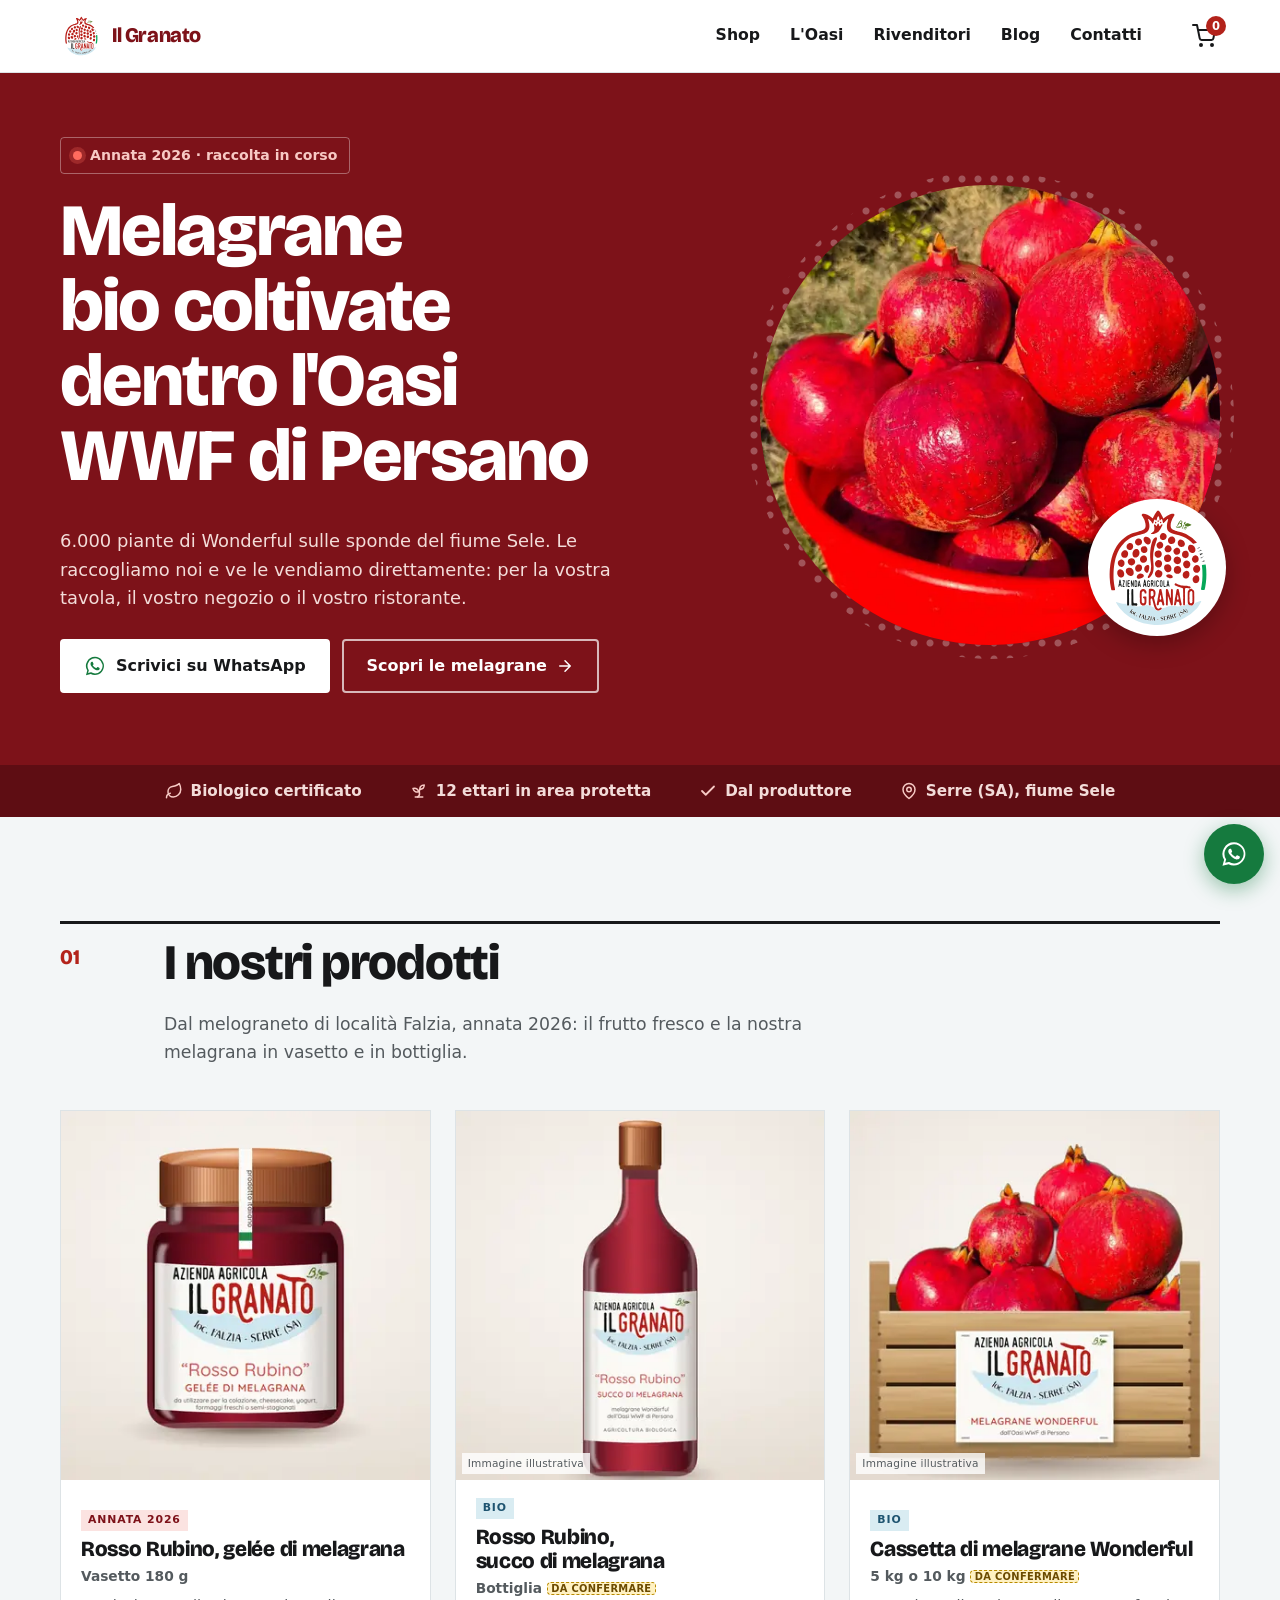
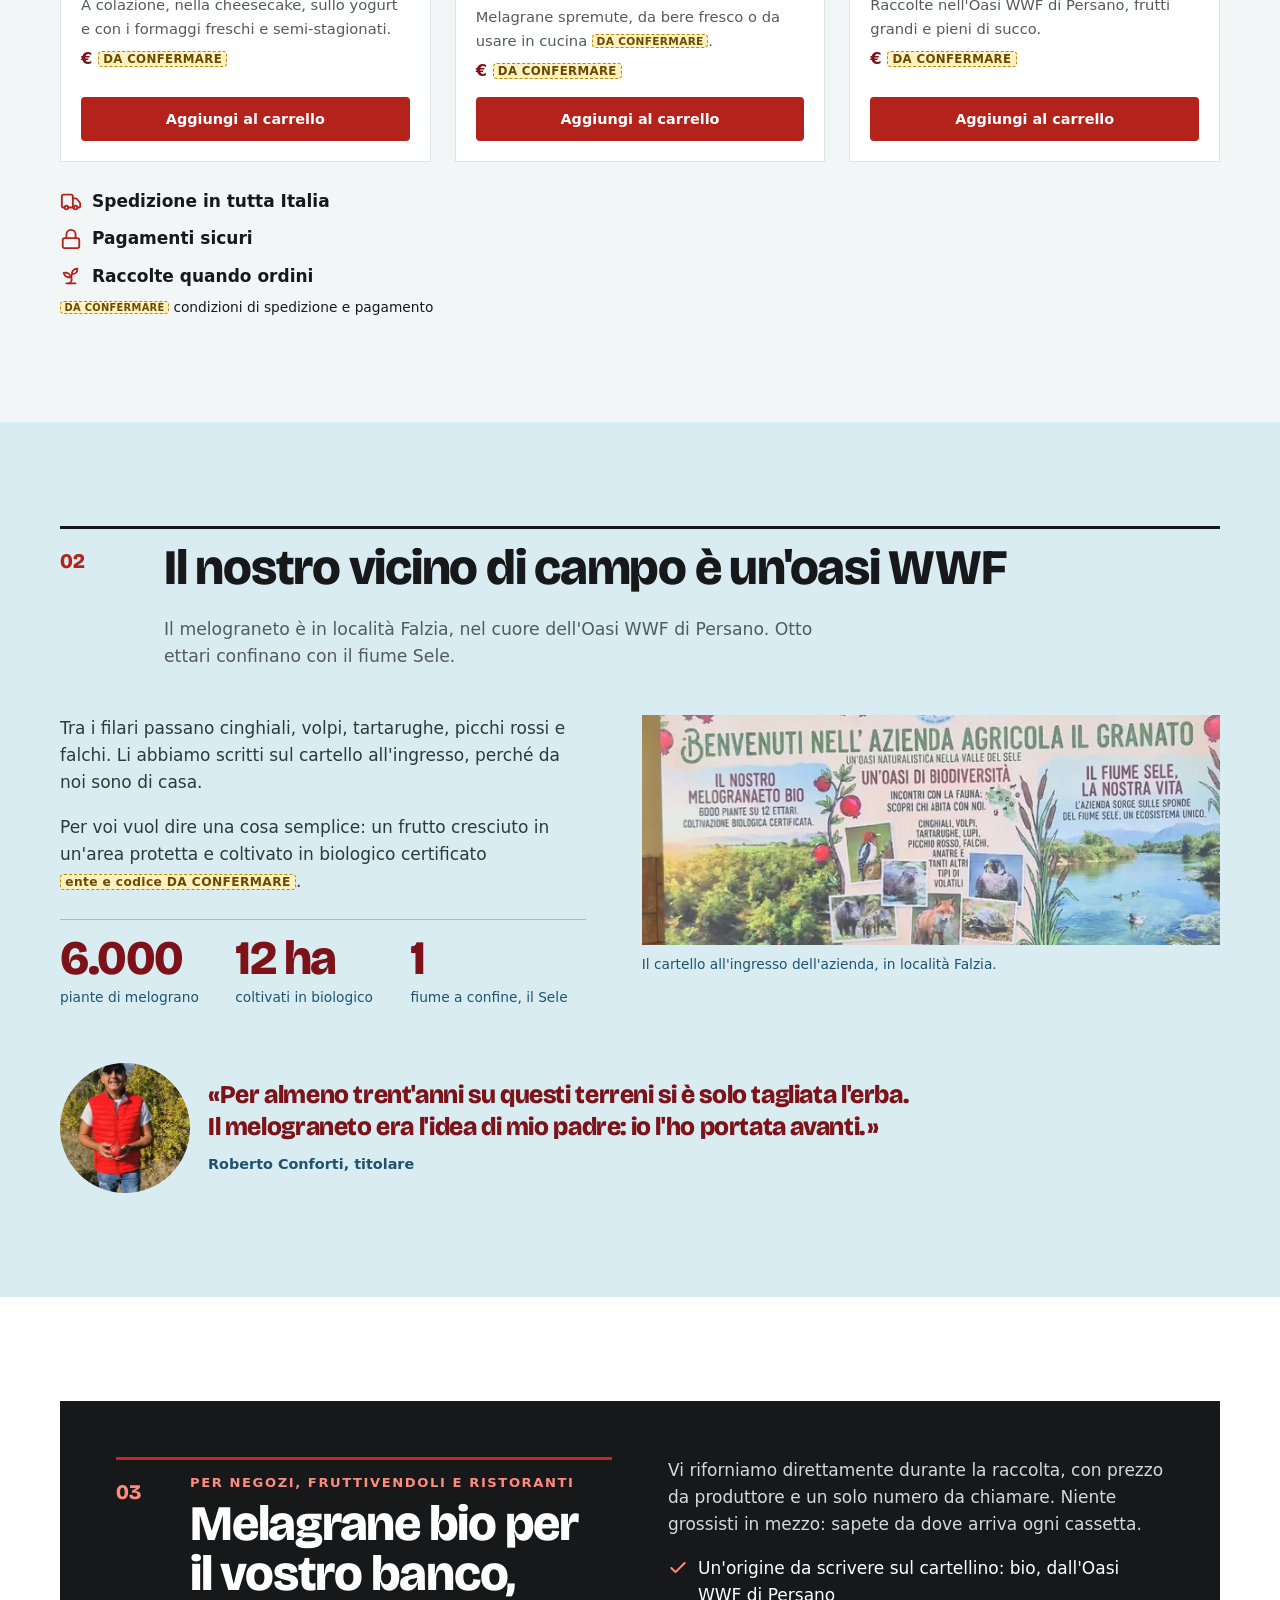
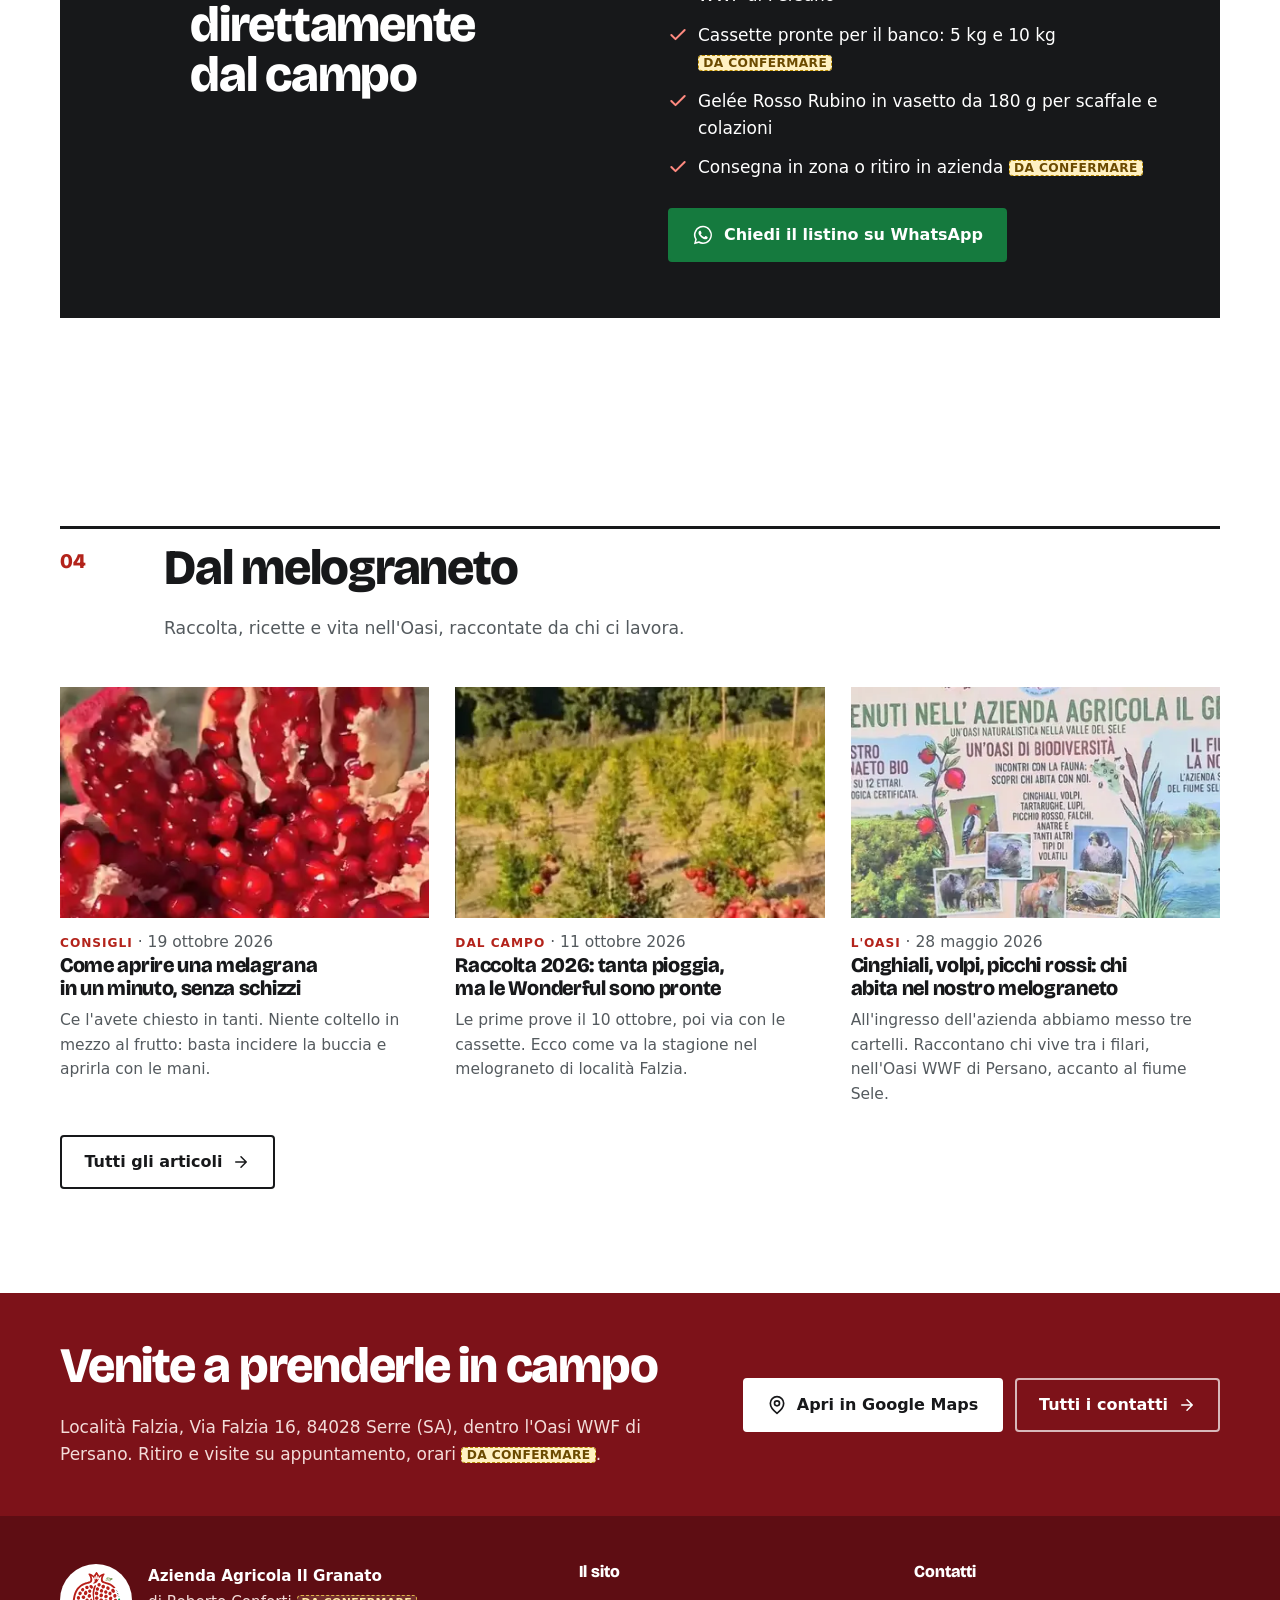
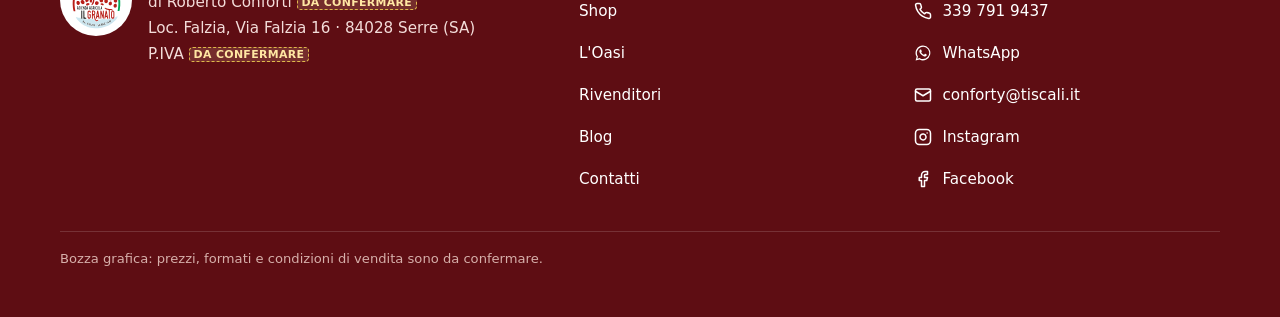
==== commit 24002382: "Shop con tre prodotti e packshot coordinati, tolta la sezione Dal campo al vasetto Co-Authored-By: C" ====
--- a/index.html
+++ b/index.html
@@ -21,7 +21,7 @@
   <link rel="icon" href="img/logo.svg" type="image/svg+xml">
   <link rel="preload" as="image" type="image/webp" fetchpriority="high" imagesrcset="img/tondo-400.webp 400w, img/tondo-600.webp 600w, img/tondo-800.webp 800w" imagesizes="(min-width: 960px) 460px, 78vw">
   <link rel="preload" href="fonts/bricolage-800.woff2" as="font" type="font/woff2" crossorigin>
-  <style id="css">@font-face { font-family: "Bricolage"; src: url(fonts/bricolage-800.woff2) format("woff2"); font-weight: 800; font-display: swap; }:root {--granato: #7D1219;--granato-2: #5E0D13;--rosso: #C42A21;--rosso-2: #B3231B;--rosa: #F7C9C4;--sele: #D9ECF2;--sele-2: #1E5470;--bianco: #FFFFFF;--grigio-0: #F3F6F7;--linea: #DDE3E6;--ink: #17181A;--ink-2: #545A5E;--wa: #157A3E;--display: "Bricolage", "Arial Black", system-ui, sans-serif;--sans: system-ui, -apple-system, "Segoe UI", Roboto, "Helvetica Neue", Arial, sans-serif;}*, *::before, *::after { box-sizing: border-box; }html { -webkit-text-size-adjust: 100%; scroll-behavior: smooth; scroll-padding-top: 72px; }body { margin: 0; background: var(--bianco); color: var(--ink); font: 400 1.0625rem/1.6 var(--sans); }img { display: block; max-width: 100%; height: auto; }a { color: inherit; }svg { flex-shrink: 0; }h1, h2, h3 { font-family: var(--display); font-weight: 800; line-height: 1.02; letter-spacing: -.025em; margin: 0 0 .45em; text-wrap: balance; }h1 { font-size: clamp(2.5rem, 10.5vw, 4.6rem); }h2 { font-size: clamp(1.9rem, 7vw, 3.1rem); }h3 { font-size: 1.35rem; letter-spacing: -.015em; line-height: 1.1; }p { margin: 0 0 1em; }.wrap { width: min(100% - 32px, 1160px); margin-inline: auto; }.wrap--narrow { width: min(100% - 32px, 760px); }.sr { position: absolute; width: 1px; height: 1px; overflow: hidden; clip: rect(0 0 0 0); white-space: nowrap; }.skip { position: absolute; left: -999px; top: 8px; z-index: 60; background: var(--ink); color: #fff; padding: 8px 14px; }.skip:focus { left: 8px; }:focus-visible { outline: 3px solid var(--rosso); outline-offset: 3px; }.tbc { background: #FFF1C2; color: #6B4A00; border: 1px dashed #B88A00; border-radius: 4px; padding: 0 .35em; font: 600 .72em/1.6 var(--sans); letter-spacing: .03em; white-space: nowrap; vertical-align: .1em; }.tbc--dark { background: rgb(255 241 194 / .14); color: #FFE7A3; border-color: #E0B94A; }.btn { display: inline-flex; align-items: center; justify-content: center; gap: .6em; min-height: 54px; padding: .85em 1.4em; border: 2px solid var(--rosso-2); border-radius: 4px; background: var(--rosso-2); color: #fff; font: 700 1rem/1.2 var(--sans); text-decoration: none; cursor: pointer; transition: background-color .2s, color .2s, border-color .2s, transform .15s; }.btn:hover { background: var(--granato); border-color: var(--granato); }.btn:active { transform: translateY(1px); }.btn--wa { background: var(--wa); border-color: var(--wa); }.btn--wa:hover { background: #0F5F30; border-color: #0F5F30; }.btn--light { background: #fff; border-color: #fff; color: var(--ink); }.btn--light:hover { background: var(--rosa); border-color: var(--rosa); color: var(--ink); }.btn--light .ico-wa { color: var(--wa); }.btn--line { background: transparent; border-color: rgb(255 255 255 / .7); color: #fff; }.btn--line:hover { background: #fff; color: var(--granato); border-color: #fff; }.btn--line-dark { background: transparent; border-color: var(--ink); color: var(--ink); margin-top: 28px; }.btn--line-dark:hover { background: var(--ink); color: #fff; border-color: var(--ink); }.btn--sm { min-height: 44px; padding: .55em .8em; font-size: .9rem; width: 100%; }.cta-row { display: flex; flex-wrap: wrap; gap: 12px; }.link { display: inline-flex; align-items: center; gap: .4em; font-weight: 700; color: var(--rosso-2); text-underline-offset: 4px; }.top { position: sticky; top: 0; z-index: 30; background: rgb(255 255 255 / .96); backdrop-filter: blur(8px); border-bottom: 1px solid var(--linea); }.top__in { display: grid; grid-template-columns: 48px 1fr 48px; align-items: center; min-height: 64px; }.burger { display: grid; place-items: center; width: 48px; height: 48px; margin-left: -10px; border: 0; background: none; color: var(--ink); cursor: pointer; border-radius: 4px; }.burger:hover { background: var(--grigio-0); }.brand { justify-self: center; display: flex; align-items: center; gap: 10px; text-decoration: none; }.brand span { font: 800 1.3rem/1 var(--display); letter-spacing: -.02em; color: var(--granato); }.nav { display: none; }.cart { justify-self: end; position: relative; display: grid; place-items: center; width: 48px; height: 48px; margin-right: -8px; color: var(--ink); border-radius: 4px; }.cart:hover { background: var(--grigio-0); }.cart__n { position: absolute; top: 4px; right: 2px; min-width: 20px; height: 20px; padding: 0 5px; border-radius: 10px; background: var(--rosso-2); color: #fff; font: 700 .72rem/20px var(--sans); text-align: center; }.cart.bump .cart__n { animation: bump .35s ease; }@keyframes bump { 50% { transform: scale(1.35); } }.drawer { width: 100%; max-width: none; height: 100%; max-height: none; margin: 0; padding: 0; border: 0; background: var(--granato); color: #fff; }.drawer::backdrop { background: rgb(23 24 26 / .5); }.drawer[open] { animation: drawer-in .28s cubic-bezier(.2,.8,.2,1); }@keyframes drawer-in { from { opacity: 0; transform: translateX(-24px); } }.drawer__in { min-height: 100%; display: flex; flex-direction: column; padding: 16px 20px calc(24px + env(safe-area-inset-bottom)); }.drawer__head { display: flex; align-items: center; justify-content: space-between; }.drawer__head img { background: #fff; border-radius: 50%; padding: 4px; }.drawer__x { display: grid; place-items: center; width: 52px; height: 52px; border: 2px solid rgb(255 255 255 / .35); border-radius: 50%; background: none; color: #fff; cursor: pointer; }.drawer__x:hover { background: rgb(255 255 255 / .12); }.drawer__list { list-style: none; margin: 28px 0; padding: 0; flex: 1; }.drawer__list a { display: flex; align-items: baseline; gap: 14px; padding: 12px 0; border-bottom: 1px solid rgb(255 255 255 / .16); text-decoration: none; font: 800 clamp(1.9rem, 9vw, 2.8rem)/1.1 var(--display); letter-spacing: -.02em; }.drawer__list a:hover { color: var(--rosa); }.drawer__n { font: 600 .8rem/1 var(--sans); letter-spacing: .1em; color: var(--rosa); min-width: 22px; }.drawer__foot { display: grid; gap: 14px; }.drawer__foot .btn { width: 100%; }.drawer__foot p { margin: 0; color: var(--rosa); font-size: .95rem; text-align: center; }.drawer__foot a { color: #fff; font-weight: 700; }body:has(.drawer[open]) { overflow: hidden; }.hero { background: var(--granato); color: #fff; overflow: hidden; }.hero__in { display: grid; gap: 32px; padding: 32px 0 40px; }.chip { display: inline-flex; align-items: center; gap: 8px; margin-bottom: 20px; padding: 6px 12px; border: 1px solid rgb(255 255 255 / .35); border-radius: 4px; font-size: .88rem; font-weight: 600; color: var(--rosa); }.dot { width: 9px; height: 9px; border-radius: 50%; background: #FF6B5E; box-shadow: 0 0 0 4px rgb(255 107 94 / .25); }.hero h1 { color: #fff; }.hero .lead { color: #F3DCD9; font-size: 1.12rem; max-width: 34em; margin-bottom: 26px; }.hero__pic { position: relative; margin: 0 auto; width: min(78vw, 460px); }.hero__pic::before { content: ""; position: absolute; inset: -14px; border-radius: 50%; background: radial-gradient(circle, rgb(255 255 255 / .28) 0 3px, transparent 4px) 0 0 / 16px 16px;-webkit-mask: radial-gradient(circle, transparent 66%, #000 67%); mask: radial-gradient(circle, transparent 66%, #000 67%); }.hero__tondo { position: relative; width: 100%; aspect-ratio: 1; object-fit: cover; border-radius: 50%; }.hero__logo { position: absolute; right: -6px; bottom: 2%; width: 30%; background: #fff; border-radius: 50%; padding: 6px; box-shadow: 0 8px 24px rgb(0 0 0 / .25); }.ticker { list-style: none; margin: 0; padding: 14px 16px; display: grid; grid-template-columns: 1fr 1fr; gap: 10px 16px; background: var(--granato-2); color: #F3DCD9; font-size: .88rem; font-weight: 600; }.ticker li { display: flex; align-items: center; gap: 8px; }.ticker svg { color: var(--rosa); }.sec { padding: 64px 0; }.sec--sele { background: var(--sele); }.sec--grey { background: var(--grigio-0); }.sec__head { display: grid; grid-template-columns: auto 1fr; gap: 14px; align-items: start; margin-bottom: 30px; border-top: 3px solid var(--ink); padding-top: 14px; }.num { font: 800 1rem/1 var(--display); color: var(--rosso-2); margin: .45em 0 0; }.sec__lead { color: var(--ink-2); font-size: 1.08rem; max-width: 38em; margin: 0; }.kicker { font: 700 .82rem/1.3 var(--sans); letter-spacing: .12em; text-transform: uppercase; color: var(--rosso-2); margin-bottom: 8px; }.rows { list-style: none; margin: 0; padding: 0; display: grid; }.row { display: grid; grid-template-columns: 38% 1fr; gap: 16px; padding: 18px 0; border-bottom: 1px solid var(--linea); align-items: start; }.row > img, .ph--row { width: 100%; aspect-ratio: 1; object-fit: cover; }.row h3 { margin-bottom: .3em; }.row p { color: var(--ink-2); font-size: .97rem; margin-bottom: .6em; }.row .row__k { font: 700 .76rem/1.3 var(--sans); letter-spacing: .1em; text-transform: uppercase; color: var(--rosso-2); margin-bottom: 6px; }.ph { display: grid; place-items: center; align-content: center; gap: 8px; aspect-ratio: 1; background: radial-gradient(circle, rgb(255 255 255 / .15) 0 5px, transparent 6px) 0 0 / 22px 22px, var(--rosso-2); color: #fff; font-size: .82rem; font-weight: 600; }.oasi { display: grid; gap: 26px; }.oasi__txt p { color: #2B3A40; }.stats { display: grid; grid-template-columns: repeat(3, 1fr); margin: 24px 0 0; border-top: 1px solid rgb(30 84 112 / .3); }.stats div { padding: 14px 8px 0 0; }.stats dt { font: 800 clamp(1.8rem, 8.5vw, 3rem)/1 var(--display); color: var(--granato); letter-spacing: -.03em; }.stats dd { margin: 6px 0 0; font-size: .86rem; color: var(--sele-2); line-height: 1.35; }.cartello { margin: 0; }.cartello img { width: 100%; }.cartello figcaption { margin-top: 8px; font-size: .86rem; color: var(--sele-2); }.quote { margin: 36px 0 0; display: grid; grid-template-columns: 92px 1fr; gap: 18px; align-items: center; }.quote img { width: 92px; height: 92px; object-fit: cover; object-position: top; border-radius: 50%; }.quote blockquote { margin: 0; }.quote p { font: 800 clamp(1.15rem, 4.6vw, 1.6rem)/1.25 var(--display); letter-spacing: -.015em; color: var(--granato); margin-bottom: .4em; }.quote footer { font-size: .9rem; color: var(--sele-2); font-weight: 600; }.b2b { background: var(--ink); color: #fff; padding: 24px 20px 28px; }.b2b .sec__head { border-top-color: var(--rosso); }.b2b .num, .b2b .kicker { color: #FF8A80; }.b2b h2 { color: #fff; }.b2b__body > p { color: #D5D9DB; }.ticks { list-style: none; padding: 0; margin: 0 0 26px; display: grid; gap: 12px; }.ticks li { display: flex; gap: 10px; align-items: flex-start; }.ticks svg { color: #FF8A80; margin-top: 3px; }.grid-shop { display: grid; grid-template-columns: repeat(2, 1fr); gap: 10px; }.pcard { background: #fff; border: 1px solid var(--linea); display: flex; flex-direction: column; }.pcard__img { display: block; aspect-ratio: 1; overflow: hidden; background: var(--grigio-0); }.pcard__img img, .pcard__img .ph { width: 100%; height: 100%; object-fit: cover; transition: transform .4s ease; }.pcard:hover .pcard__img img { transform: scale(1.04); }.pcard__b { padding: 12px; display: flex; flex-direction: column; gap: 4px; flex: 1; }.pcard h3 { font-size: 1.02rem; line-height: 1.15; margin: 2px 0 0; }.pcard h3 a { text-decoration: none; }.pcard h3 a:hover { color: var(--rosso-2); }.fmt { font-size: .86rem; color: var(--ink-2); margin: 0; }.price { font: 700 1.02rem/1.4 var(--sans); color: var(--granato); margin: 2px 0 10px; }.pcard .btn { margin-top: auto; }.tag { align-self: flex-start; font: 700 .68rem/1 var(--sans); letter-spacing: .08em; text-transform: uppercase; padding: 5px 7px; background: var(--sele); color: var(--sele-2); }.tag--new { background: #FBE3E1; color: var(--granato); }.tag--tbc { background: #FFF1C2; color: #6B4A00; }.assure { list-style: none; padding: 0; margin: 26px 0 6px; display: grid; gap: 10px; }.assure li { display: flex; align-items: center; gap: 10px; font-weight: 600; }.assure svg { color: var(--rosso-2); }.assure__note { font-size: .86rem; margin: 0; }.posts { display: grid; gap: 26px; }.post { display: grid; gap: 12px; align-content: start; }.post__img { display: block; aspect-ratio: 16 / 10; overflow: hidden; background: var(--grigio-0); }.post__img img { width: 100%; height: 100%; object-fit: cover; transition: transform .4s ease; }.post:hover .post__img img { transform: scale(1.04); }.post__meta { font-size: .84rem; color: var(--ink-2); margin: 0 0 6px; }.post__meta span { font-weight: 700; color: var(--rosso-2); text-transform: uppercase; letter-spacing: .08em; font-size: .76rem; }.post h3 { font-size: 1.3rem; margin-bottom: .35em; }.post h3 a { text-decoration: none; }.post h3 a:hover { color: var(--rosso-2); }.post p { color: var(--ink-2); font-size: .97rem; margin: 0; }@media (max-width: 599px) {.posts:not(.posts--all) .post, .posts--all .post:not(.post--big) { grid-template-columns: 112px 1fr; gap: 14px; }.posts:not(.posts--all) .post__img, .posts--all .post:not(.post--big) .post__img { aspect-ratio: 1; }.posts:not(.posts--all) .post h3, .posts--all .post:not(.post--big) h3 { font-size: 1.1rem; }.posts:not(.posts--all) .post p:last-child, .posts--all .post:not(.post--big) p:last-child { display: none; }}.visit { background: var(--granato); color: #fff; padding: 48px 0; }.visit__in { display: grid; gap: 22px; }.visit h2 { color: #fff; }.visit p { color: #F3DCD9; margin: 0; }.pagehead { background: var(--granato); color: #fff; padding: 28px 0 40px; }.pagehead h1 { color: #fff; }.pagehead .lead { color: #F3DCD9; font-size: 1.12rem; max-width: 36em; margin: 0; }.crumbs { font-size: .88rem; color: var(--ink-2); margin-bottom: 18px; }.crumbs a { text-underline-offset: 3px; }.crumbs--light { color: var(--rosa); }.posts--all .post--big .post__img { aspect-ratio: 16 / 9; }.newsletter { margin-top: 48px; padding: 24px 20px; background: var(--sele); display: grid; gap: 18px; }.newsletter h2 { font-size: 1.6rem; }.newsletter p { margin: 0; color: #2B3A40; }.article__head { background: var(--granato); color: #fff; padding: 26px 0 36px; }.article__head h1 { color: #fff; font-size: clamp(2.1rem, 8.5vw, 3.6rem); margin: 0; }.post__meta--light { color: #F3DCD9; }.post__meta--light span { color: var(--rosa); }.article__img { width: 100%; margin: 24px 0; max-height: 520px; object-fit: cover; }.prose { font-size: 1.1rem; line-height: 1.7; }.prose h2 { font-size: 1.6rem; margin: 1.4em 0 .4em; }.prose ol, .prose ul { padding-left: 1.2em; }.prose li { margin-bottom: .6em; }.article__src { font-size: .9rem; color: var(--ink-2); }.article__cta { margin: 32px 0 0; padding: 20px; border-left: 4px solid var(--rosso-2); background: var(--grigio-0); display: grid; gap: 14px; }.article__cta p { margin: 0; }.h-more { font-size: 1.8rem; border-top: 3px solid var(--ink); padding-top: 14px; }.contact { display: grid; gap: 32px; }.contact__cards { display: grid; gap: 10px; align-content: start; }.ccard { display: flex; gap: 14px; align-items: flex-start; padding: 18px; border: 1px solid var(--linea); text-decoration: none; transition: border-color .2s, background-color .2s; }.ccard:hover { border-color: var(--rosso-2); background: #FFF8F7; }.ccard svg { color: var(--rosso-2); margin-top: 2px; }.ccard span { display: grid; gap: 2px; font-size: 1.02rem; }.ccard b { font: 800 1.15rem/1.1 var(--display); letter-spacing: -.01em; }.ccard small { color: var(--ink-2); font-size: .88rem; }.ccard--wa { background: var(--wa); border-color: var(--wa); color: #fff; }.ccard--wa svg, .ccard--wa small { color: #DDF2E4; }.ccard--wa:hover { background: #0F5F30; border-color: #0F5F30; }.form { display: grid; gap: 8px; padding: 22px 20px; background: var(--grigio-0); align-content: start; }.form h2 { font-size: 1.7rem; margin: 0; }.form__hint { color: var(--ink-2); font-size: .95rem; }.form > label { font-weight: 700; margin-top: 6px; }.form input:not([type=radio]), .form textarea { width: 100%; min-height: 50px; padding: 12px 14px; border: 1.5px solid #8E999F; border-radius: 4px; font: 1rem/1.4 var(--sans); background: #fff; color: var(--ink); }.form input:focus, .form textarea:focus { outline: 3px solid var(--rosso); outline-offset: 1px; border-color: var(--ink); }.form .opts { margin: 8px 0 0; }.form .btn { margin-top: 12px; }.hours { display: grid; gap: 24px; align-items: center; }.hours img { width: 100%; }.specs__dl { margin: 0; }.specs__dl div { display: grid; grid-template-columns: 150px 1fr; gap: 10px; padding: 12px 0; border-bottom: 1px solid rgb(30 84 112 / .25); }.specs__dl dt { font-weight: 700; }.specs__dl dd { margin: 0; }.pdp { padding: 16px 0 64px; }.pdp__top { display: grid; gap: 24px; }.gallery { margin-inline: -16px; }.gallery__main { width: 100%; aspect-ratio: 800 / 889; object-fit: cover; background: var(--grigio-0); }.thumbs { display: grid; grid-template-columns: repeat(4, 1fr); gap: 8px; margin: 8px 16px 0; }.thumbs button { padding: 0; border: 2px solid transparent; overflow: hidden; background: none; cursor: pointer; aspect-ratio: 1; }.thumbs button[aria-pressed="true"] { border-color: var(--rosso-2); }.thumbs img { width: 100%; height: 100%; object-fit: cover; }.buy h1 { font-size: clamp(2.1rem, 8vw, 3rem); margin-top: 12px; }.buy__sub { color: var(--ink-2); font-size: 1.08rem; }.buy__price { font: 700 1.5rem/1.3 var(--sans); color: var(--granato); }.buy__price small { font-size: .9rem; font-weight: 500; color: var(--ink-2); }.opts { border: 0; padding: 0; margin: 0 0 18px; display: flex; flex-wrap: wrap; gap: 8px; }.opts legend { font-weight: 700; margin-bottom: 8px; padding: 0; }.opts input { position: absolute; opacity: 0; width: 1px; height: 1px; }.opts span { display: inline-flex; align-items: center; min-height: 48px; padding: 0 20px; border: 2px solid var(--linea); border-radius: 4px; background: #fff; font-weight: 700; cursor: pointer; }.opts input:checked + span { border-color: var(--rosso-2); color: var(--granato); background: #FFF3F2; }.opts input:focus-visible + span { outline: 3px solid var(--rosso); outline-offset: 2px; }.opts--sm span { min-height: 44px; padding: 0 14px; font-size: .95rem; }.qty { margin-bottom: 18px; }.qty label { display: block; font-weight: 700; margin-bottom: 8px; }.qty__ctl { display: inline-flex; border: 2px solid var(--linea); border-radius: 4px; overflow: hidden; }.qty__ctl button { width: 48px; height: 48px; border: 0; background: #fff; font-size: 1.4rem; cursor: pointer; color: var(--ink); }.qty__ctl button:hover { background: var(--grigio-0); }.qty__ctl input { width: 52px; border: 0; text-align: center; font: 700 1.05rem var(--sans); color: var(--ink); -moz-appearance: textfield; }.qty__ctl input::-webkit-inner-spin-button { -webkit-appearance: none; }.buy__bar { position: fixed; left: 0; right: 0; bottom: 0; z-index: 25; display: flex; align-items: center; gap: 12px; justify-content: space-between; padding: 10px 16px calc(10px + env(safe-area-inset-bottom)); background: #fff; border-top: 1px solid var(--linea); box-shadow: 0 -6px 20px rgb(23 24 26 / .08); }.buy__bar-price { margin: 0; font: 700 1rem/1.25 var(--sans); color: var(--granato); display: flex; flex-direction: column; }.buy__bar-price small { font-size: .8rem; font-weight: 500; color: var(--ink-2); }.buy__bar .btn { flex: 1; max-width: 250px; }.buy__assure { list-style: none; padding: 0; margin: 4px 0 18px; display: grid; gap: 10px; font-size: .95rem; }.buy__assure li { display: flex; align-items: center; gap: 10px; flex-wrap: wrap; }.buy__assure svg { color: var(--rosso-2); }.ask { display: flex; gap: 12px; align-items: center; padding: 14px 16px; background: #E7F3EA; color: #0F4A26; text-decoration: none; }.ask svg { color: var(--wa); }.ask:hover { background: #D8ECDE; }.pdp__body { display: grid; gap: 28px; margin-top: 44px; }.desc h2, .specs h2 { font-size: 1.45rem; margin: 1.2em 0 .4em; }.desc h2:first-child, .specs h2:first-child { margin-top: 0; }.desc p, .specs p { color: var(--ink-2); }.specs { background: var(--grigio-0); padding: 20px; }.specs dl { margin: 0; }.specs dl div { display: grid; grid-template-columns: 110px 1fr; gap: 10px; padding: 10px 0; border-bottom: 1px solid var(--linea); }.specs dt { font-weight: 700; }.specs dd { margin: 0; color: var(--ink-2); }.related { margin-top: 56px; }.related h2 { font-size: 1.8rem; border-top: 3px solid var(--ink); padding-top: 14px; }.has-bar .foot { padding-bottom: 110px; }.has-bar .toast { bottom: 96px; }.foot { background: var(--granato-2); color: #F3DCD9; padding: 48px 0 110px; font-size: .95rem; }.foot__grid { display: grid; gap: 30px; }.foot__brand { display: flex; gap: 16px; align-items: flex-start; }.foot__brand img { background: #fff; border-radius: 50%; padding: 5px; width: 72px; height: 72px; }.foot__brand b { color: #fff; }.foot__brand p { margin: 0; line-height: 1.7; }.foot__col { display: grid; gap: 2px; align-content: start; }.foot__t { font: 800 1.05rem/1 var(--display); color: #fff; margin: 0 0 8px; }.foot__col a { display: inline-flex; align-items: center; gap: 10px; min-height: 40px; text-decoration: none; color: #fff; }.foot__col a:hover { color: var(--rosa); }.foot__note { font-size: .82rem; color: #D6AFAA; margin: 32px 0 0; padding-top: 16px; border-top: 1px solid rgb(255 255 255 / .15); }.fab { position: fixed; right: 16px; bottom: 16px; z-index: 20; width: 60px; height: 60px; border-radius: 50%; display: grid; place-items: center; background: var(--wa); color: #fff; box-shadow: 0 6px 20px rgb(21 122 62 / .4); transition: transform .2s; }.fab:hover { transform: scale(1.06); }.toast { position: fixed; left: 50%; bottom: 88px; transform: translateX(-50%); z-index: 40; background: var(--ink); color: #fff; padding: 12px 18px; font-weight: 600; font-size: .95rem; max-width: calc(100vw - 32px); }@media (min-width: 600px) {.grid-shop { grid-template-columns: repeat(3, 1fr); gap: 14px; }.posts { grid-template-columns: repeat(3, 1fr); }.posts--all { grid-template-columns: repeat(2, 1fr); }.posts--all .post--big { grid-column: 1 / -1; grid-template-columns: 1.3fr 1fr; align-items: center; gap: 28px; }.posts--all .post--big h3 { font-size: 2rem; }.row { grid-template-columns: 220px 1fr; gap: 28px; }.quote { grid-template-columns: 130px 1fr; }.quote img { width: 130px; height: 130px; }.newsletter { grid-template-columns: 1fr auto; align-items: center; padding: 32px; }.b2b { padding: 36px; }}@media (min-width: 960px) {.top__in { grid-template-columns: auto 1fr auto; gap: 24px; min-height: 72px; }.burger { display: none; }.brand { justify-self: start; }.nav { display: flex; gap: 2px; justify-self: end; }.nav a { padding: 10px 14px; text-decoration: none; font-weight: 600; font-size: .98rem; border-bottom: 2px solid transparent; }.nav a:hover, .nav a[aria-current] { border-bottom-color: var(--rosso-2); }.hero__in { grid-template-columns: 1.15fr 1fr; align-items: center; gap: 56px; padding: 64px 0 72px; }.hero__pic { width: 460px; margin-right: 0; }.ticker { display: flex; justify-content: center; gap: 48px; font-size: .95rem; }.sec { padding: 104px 0; }.sec__head { grid-template-columns: 90px 1fr; margin-bottom: 44px; }.num { font-size: 1.3rem; }.oasi { grid-template-columns: 1fr 1.1fr; gap: 56px; align-items: start; }.quote { max-width: 860px; margin-top: 56px; }.b2b { display: grid; grid-template-columns: 1fr 1fr; gap: 56px; padding: 56px; }.b2b .sec__head { margin: 0; grid-template-columns: 60px 1fr; }.grid-shop { gap: 20px; }.pcard__b { padding: 16px; }.visit__in { grid-template-columns: 1.3fr 1fr; align-items: center; }.visit .cta-row { justify-content: flex-end; }.contact { grid-template-columns: 1fr 1fr; gap: 48px; }.hours { grid-template-columns: 1.2fr 1fr; gap: 56px; }.pdp { padding-top: 28px; }.pdp__top { grid-template-columns: 540px 1fr; gap: 56px; align-items: start; }.gallery { margin: 0; }.thumbs { margin: 8px 0 0; }.buy { position: sticky; top: 96px; }.buy__bar { position: static; padding: 0; background: none; border: 0; box-shadow: none; margin-bottom: 18px; }.buy__bar-price { display: none; }.buy__bar .btn { max-width: none; }.has-bar .foot { padding-bottom: 48px; }.has-bar .toast { bottom: 24px; }.pdp__body { grid-template-columns: 1.4fr 1fr; gap: 56px; align-items: start; }.foot { padding-bottom: 48px; }.foot__grid { grid-template-columns: 1.6fr 1fr 1fr; }}@media (prefers-reduced-motion: reduce) {html { scroll-behavior: auto; }*, *::before, *::after { transition: none !important; animation: none !important; }}</style>
+  <style id="css">@font-face { font-family: "Bricolage"; src: url(fonts/bricolage-800.woff2) format("woff2"); font-weight: 800; font-display: swap; }:root {--granato: #7D1219;--granato-2: #5E0D13;--rosso: #C42A21;--rosso-2: #B3231B;--rosa: #F7C9C4;--sele: #D9ECF2;--sele-2: #1E5470;--bianco: #FFFFFF;--grigio-0: #F3F6F7;--linea: #DDE3E6;--ink: #17181A;--ink-2: #545A5E;--wa: #157A3E;--display: "Bricolage", "Arial Black", system-ui, sans-serif;--sans: system-ui, -apple-system, "Segoe UI", Roboto, "Helvetica Neue", Arial, sans-serif;}*, *::before, *::after { box-sizing: border-box; }html { -webkit-text-size-adjust: 100%; scroll-behavior: smooth; scroll-padding-top: 72px; }body { margin: 0; background: var(--bianco); color: var(--ink); font: 400 1.0625rem/1.6 var(--sans); }img { display: block; max-width: 100%; height: auto; }a { color: inherit; }svg { flex-shrink: 0; }h1, h2, h3 { font-family: var(--display); font-weight: 800; line-height: 1.02; letter-spacing: -.025em; margin: 0 0 .45em; text-wrap: balance; }h1 { font-size: clamp(2.5rem, 10.5vw, 4.6rem); }h2 { font-size: clamp(1.9rem, 7vw, 3.1rem); }h3 { font-size: 1.35rem; letter-spacing: -.015em; line-height: 1.1; }p { margin: 0 0 1em; }.wrap { width: min(100% - 32px, 1160px); margin-inline: auto; }.wrap--narrow { width: min(100% - 32px, 760px); }.sr { position: absolute; width: 1px; height: 1px; overflow: hidden; clip: rect(0 0 0 0); white-space: nowrap; }.skip { position: absolute; left: -999px; top: 8px; z-index: 60; background: var(--ink); color: #fff; padding: 8px 14px; }.skip:focus { left: 8px; }:focus-visible { outline: 3px solid var(--rosso); outline-offset: 3px; }.tbc { background: #FFF1C2; color: #6B4A00; border: 1px dashed #B88A00; border-radius: 4px; padding: 0 .35em; font: 600 .72em/1.6 var(--sans); letter-spacing: .03em; white-space: nowrap; vertical-align: .1em; }.tbc--dark { background: rgb(255 241 194 / .14); color: #FFE7A3; border-color: #E0B94A; }.btn { display: inline-flex; align-items: center; justify-content: center; gap: .6em; min-height: 54px; padding: .85em 1.4em; border: 2px solid var(--rosso-2); border-radius: 4px; background: var(--rosso-2); color: #fff; font: 700 1rem/1.2 var(--sans); text-decoration: none; cursor: pointer; transition: background-color .2s, color .2s, border-color .2s, transform .15s; }.btn:hover { background: var(--granato); border-color: var(--granato); }.btn:active { transform: translateY(1px); }.btn--wa { background: var(--wa); border-color: var(--wa); }.btn--wa:hover { background: #0F5F30; border-color: #0F5F30; }.btn--light { background: #fff; border-color: #fff; color: var(--ink); }.btn--light:hover { background: var(--rosa); border-color: var(--rosa); color: var(--ink); }.btn--light .ico-wa { color: var(--wa); }.btn--line { background: transparent; border-color: rgb(255 255 255 / .7); color: #fff; }.btn--line:hover { background: #fff; color: var(--granato); border-color: #fff; }.btn--line-dark { background: transparent; border-color: var(--ink); color: var(--ink); margin-top: 28px; }.btn--line-dark:hover { background: var(--ink); color: #fff; border-color: var(--ink); }.btn--sm { min-height: 44px; padding: .55em .8em; font-size: .9rem; width: 100%; }.cta-row { display: flex; flex-wrap: wrap; gap: 12px; }.link { display: inline-flex; align-items: center; gap: .4em; font-weight: 700; color: var(--rosso-2); text-underline-offset: 4px; }.top { position: sticky; top: 0; z-index: 30; background: rgb(255 255 255 / .96); backdrop-filter: blur(8px); border-bottom: 1px solid var(--linea); }.top__in { display: grid; grid-template-columns: 48px 1fr 48px; align-items: center; min-height: 64px; }.burger { display: grid; place-items: center; width: 48px; height: 48px; margin-left: -10px; border: 0; background: none; color: var(--ink); cursor: pointer; border-radius: 4px; }.burger:hover { background: var(--grigio-0); }.brand { justify-self: center; display: flex; align-items: center; gap: 10px; text-decoration: none; }.brand span { font: 800 1.3rem/1 var(--display); letter-spacing: -.02em; color: var(--granato); }.nav { display: none; }.cart { justify-self: end; position: relative; display: grid; place-items: center; width: 48px; height: 48px; margin-right: -8px; color: var(--ink); border-radius: 4px; }.cart:hover { background: var(--grigio-0); }.cart__n { position: absolute; top: 4px; right: 2px; min-width: 20px; height: 20px; padding: 0 5px; border-radius: 10px; background: var(--rosso-2); color: #fff; font: 700 .72rem/20px var(--sans); text-align: center; }.cart.bump .cart__n { animation: bump .35s ease; }@keyframes bump { 50% { transform: scale(1.35); } }.drawer { width: 100%; max-width: none; height: 100%; max-height: none; margin: 0; padding: 0; border: 0; background: var(--granato); color: #fff; }.drawer::backdrop { background: rgb(23 24 26 / .5); }.drawer[open] { animation: drawer-in .28s cubic-bezier(.2,.8,.2,1); }@keyframes drawer-in { from { opacity: 0; transform: translateX(-24px); } }.drawer__in { min-height: 100%; display: flex; flex-direction: column; padding: 16px 20px calc(24px + env(safe-area-inset-bottom)); }.drawer__head { display: flex; align-items: center; justify-content: space-between; }.drawer__head img { background: #fff; border-radius: 50%; padding: 4px; }.drawer__x { display: grid; place-items: center; width: 52px; height: 52px; border: 2px solid rgb(255 255 255 / .35); border-radius: 50%; background: none; color: #fff; cursor: pointer; }.drawer__x:hover { background: rgb(255 255 255 / .12); }.drawer__list { list-style: none; margin: 28px 0; padding: 0; flex: 1; }.drawer__list a { display: flex; align-items: baseline; gap: 14px; padding: 12px 0; border-bottom: 1px solid rgb(255 255 255 / .16); text-decoration: none; font: 800 clamp(1.9rem, 9vw, 2.8rem)/1.1 var(--display); letter-spacing: -.02em; }.drawer__list a:hover { color: var(--rosa); }.drawer__n { font: 600 .8rem/1 var(--sans); letter-spacing: .1em; color: var(--rosa); min-width: 22px; }.drawer__foot { display: grid; gap: 14px; }.drawer__foot .btn { width: 100%; }.drawer__foot p { margin: 0; color: var(--rosa); font-size: .95rem; text-align: center; }.drawer__foot a { color: #fff; font-weight: 700; }body:has(.drawer[open]) { overflow: hidden; }.hero { background: var(--granato); color: #fff; overflow: hidden; }.hero__in { display: grid; gap: 32px; padding: 32px 0 40px; }.chip { display: inline-flex; align-items: center; gap: 8px; margin-bottom: 20px; padding: 6px 12px; border: 1px solid rgb(255 255 255 / .35); border-radius: 4px; font-size: .88rem; font-weight: 600; color: var(--rosa); }.dot { width: 9px; height: 9px; border-radius: 50%; background: #FF6B5E; box-shadow: 0 0 0 4px rgb(255 107 94 / .25); }.hero h1 { color: #fff; }.hero .lead { color: #F3DCD9; font-size: 1.12rem; max-width: 34em; margin-bottom: 26px; }.hero__pic { position: relative; margin: 0 auto; width: min(78vw, 460px); }.hero__pic::before { content: ""; position: absolute; inset: -14px; border-radius: 50%; background: radial-gradient(circle, rgb(255 255 255 / .28) 0 3px, transparent 4px) 0 0 / 16px 16px;-webkit-mask: radial-gradient(circle, transparent 66%, #000 67%); mask: radial-gradient(circle, transparent 66%, #000 67%); }.hero__tondo { position: relative; width: 100%; aspect-ratio: 1; object-fit: cover; border-radius: 50%; }.hero__logo { position: absolute; right: -6px; bottom: 2%; width: 30%; background: #fff; border-radius: 50%; padding: 6px; box-shadow: 0 8px 24px rgb(0 0 0 / .25); }.ticker { list-style: none; margin: 0; padding: 14px 16px; display: grid; grid-template-columns: 1fr 1fr; gap: 10px 16px; background: var(--granato-2); color: #F3DCD9; font-size: .88rem; font-weight: 600; }.ticker li { display: flex; align-items: center; gap: 8px; }.ticker svg { color: var(--rosa); }.sec { padding: 64px 0; }.sec--sele { background: var(--sele); }.sec--grey { background: var(--grigio-0); }.sec__head { display: grid; grid-template-columns: auto 1fr; gap: 14px; align-items: start; margin-bottom: 30px; border-top: 3px solid var(--ink); padding-top: 14px; }.num { font: 800 1rem/1 var(--display); color: var(--rosso-2); margin: .45em 0 0; }.sec__lead { color: var(--ink-2); font-size: 1.08rem; max-width: 38em; margin: 0; }.kicker { font: 700 .82rem/1.3 var(--sans); letter-spacing: .12em; text-transform: uppercase; color: var(--rosso-2); margin-bottom: 8px; }.oasi { display: grid; gap: 26px; }.oasi__txt p { color: #2B3A40; }.stats { display: grid; grid-template-columns: repeat(3, 1fr); margin: 24px 0 0; border-top: 1px solid rgb(30 84 112 / .3); }.stats div { padding: 14px 8px 0 0; }.stats dt { font: 800 clamp(1.8rem, 8.5vw, 3rem)/1 var(--display); color: var(--granato); letter-spacing: -.03em; }.stats dd { margin: 6px 0 0; font-size: .86rem; color: var(--sele-2); line-height: 1.35; }.cartello { margin: 0; }.cartello img { width: 100%; }.cartello figcaption { margin-top: 8px; font-size: .86rem; color: var(--sele-2); }.quote { margin: 36px 0 0; display: grid; grid-template-columns: 92px 1fr; gap: 18px; align-items: center; }.quote img { width: 92px; height: 92px; object-fit: cover; object-position: top; border-radius: 50%; }.quote blockquote { margin: 0; }.quote p { font: 800 clamp(1.15rem, 4.6vw, 1.6rem)/1.25 var(--display); letter-spacing: -.015em; color: var(--granato); margin-bottom: .4em; }.quote footer { font-size: .9rem; color: var(--sele-2); font-weight: 600; }.b2b { background: var(--ink); color: #fff; padding: 24px 20px 28px; }.b2b .sec__head { border-top-color: var(--rosso); }.b2b .num, .b2b .kicker { color: #FF8A80; }.b2b h2 { color: #fff; }.b2b__body > p { color: #D5D9DB; }.ticks { list-style: none; padding: 0; margin: 0 0 26px; display: grid; gap: 12px; }.ticks li { display: flex; gap: 10px; align-items: flex-start; }.ticks svg { color: #FF8A80; margin-top: 3px; }.grid-shop { display: grid; gap: 14px; }.pcard { position: relative; background: #fff; border: 1px solid var(--linea); display: grid; grid-template-columns: 42% 1fr; }.pcard__img { position: relative; display: block; aspect-ratio: 1; overflow: hidden; background: #EFE9E3; }.pcard__img img { width: 100%; height: 100%; object-fit: cover; transition: transform .5s ease; }@media (max-width: 599px) { .pcard__img { aspect-ratio: auto; min-height: 100%; } .pcard__img img { position: absolute; inset: 0; } }.pcard:hover .pcard__img img { transform: scale(1.04); }.pcard__note { position: absolute; left: 6px; bottom: 6px; padding: 2px 6px; background: rgb(255 255 255 / .8); color: var(--ink-2); font-size: .66rem; letter-spacing: .02em; }.pcard__b { padding: 12px 14px; display: flex; flex-direction: column; gap: 4px; }.pcard h3 { font-size: 1.1rem; line-height: 1.12; margin: 2px 0 0; }.pcard h3 a { text-decoration: none; }.pcard h3 a::after { content: ""; position: absolute; inset: 0; }.pcard h3 a:hover { color: var(--rosso-2); }.fmt { font-size: .86rem; font-weight: 700; color: var(--ink-2); margin: 0; }.pdesc { display: none; font-size: .92rem; color: var(--ink-2); margin: 2px 0 0; }.price { font: 700 1.02rem/1.4 var(--sans); color: var(--granato); margin: 4px 0 10px; }.pcard .btn { position: relative; z-index: 1; margin-top: auto; }.tag { align-self: flex-start; font: 700 .68rem/1 var(--sans); letter-spacing: .08em; text-transform: uppercase; padding: 5px 7px; background: var(--sele); color: var(--sele-2); }.tag--new { background: #FBE3E1; color: var(--granato); }.tag--tbc { background: #FFF1C2; color: #6B4A00; }.assure { list-style: none; padding: 0; margin: 26px 0 6px; display: grid; gap: 10px; }.assure li { display: flex; align-items: center; gap: 10px; font-weight: 600; }.assure svg { color: var(--rosso-2); }.assure__note { font-size: .86rem; margin: 0; }.posts { display: grid; gap: 26px; }.post { display: grid; gap: 12px; align-content: start; }.post__img { display: block; aspect-ratio: 16 / 10; overflow: hidden; background: var(--grigio-0); }.post__img img { width: 100%; height: 100%; object-fit: cover; transition: transform .4s ease; }.post:hover .post__img img { transform: scale(1.04); }.post__meta { font-size: .84rem; color: var(--ink-2); margin: 0 0 6px; }.post__meta span { font-weight: 700; color: var(--rosso-2); text-transform: uppercase; letter-spacing: .08em; font-size: .76rem; }.post h3 { font-size: 1.3rem; margin-bottom: .35em; }.post h3 a { text-decoration: none; }.post h3 a:hover { color: var(--rosso-2); }.post p { color: var(--ink-2); font-size: .97rem; margin: 0; }@media (max-width: 599px) {.posts:not(.posts--all) .post, .posts--all .post:not(.post--big) { grid-template-columns: 112px 1fr; gap: 14px; }.posts:not(.posts--all) .post__img, .posts--all .post:not(.post--big) .post__img { aspect-ratio: 1; }.posts:not(.posts--all) .post h3, .posts--all .post:not(.post--big) h3 { font-size: 1.1rem; }.posts:not(.posts--all) .post p:last-child, .posts--all .post:not(.post--big) p:last-child { display: none; }}.visit { background: var(--granato); color: #fff; padding: 48px 0; }.visit__in { display: grid; gap: 22px; }.visit h2 { color: #fff; }.visit p { color: #F3DCD9; margin: 0; }.pagehead { background: var(--granato); color: #fff; padding: 28px 0 40px; }.pagehead h1 { color: #fff; }.pagehead .lead { color: #F3DCD9; font-size: 1.12rem; max-width: 36em; margin: 0; }.crumbs { font-size: .88rem; color: var(--ink-2); margin-bottom: 18px; }.crumbs a { text-underline-offset: 3px; }.crumbs--light { color: var(--rosa); }.posts--all .post--big .post__img { aspect-ratio: 16 / 9; }.newsletter { margin-top: 48px; padding: 24px 20px; background: var(--sele); display: grid; gap: 18px; }.newsletter h2 { font-size: 1.6rem; }.newsletter p { margin: 0; color: #2B3A40; }.article__head { background: var(--granato); color: #fff; padding: 26px 0 36px; }.article__head h1 { color: #fff; font-size: clamp(2.1rem, 8.5vw, 3.6rem); margin: 0; }.post__meta--light { color: #F3DCD9; }.post__meta--light span { color: var(--rosa); }.article__img { width: 100%; margin: 24px 0; max-height: 520px; object-fit: cover; }.prose { font-size: 1.1rem; line-height: 1.7; }.prose h2 { font-size: 1.6rem; margin: 1.4em 0 .4em; }.prose ol, .prose ul { padding-left: 1.2em; }.prose li { margin-bottom: .6em; }.article__src { font-size: .9rem; color: var(--ink-2); }.article__cta { margin: 32px 0 0; padding: 20px; border-left: 4px solid var(--rosso-2); background: var(--grigio-0); display: grid; gap: 14px; }.article__cta p { margin: 0; }.h-more { font-size: 1.8rem; border-top: 3px solid var(--ink); padding-top: 14px; }.contact { display: grid; gap: 32px; }.contact__cards { display: grid; gap: 10px; align-content: start; }.ccard { display: flex; gap: 14px; align-items: flex-start; padding: 18px; border: 1px solid var(--linea); text-decoration: none; transition: border-color .2s, background-color .2s; }.ccard:hover { border-color: var(--rosso-2); background: #FFF8F7; }.ccard svg { color: var(--rosso-2); margin-top: 2px; }.ccard span { display: grid; gap: 2px; font-size: 1.02rem; }.ccard b { font: 800 1.15rem/1.1 var(--display); letter-spacing: -.01em; }.ccard small { color: var(--ink-2); font-size: .88rem; }.ccard--wa { background: var(--wa); border-color: var(--wa); color: #fff; }.ccard--wa svg, .ccard--wa small { color: #DDF2E4; }.ccard--wa:hover { background: #0F5F30; border-color: #0F5F30; }.form { display: grid; gap: 8px; padding: 22px 20px; background: var(--grigio-0); align-content: start; }.form h2 { font-size: 1.7rem; margin: 0; }.form__hint { color: var(--ink-2); font-size: .95rem; }.form > label { font-weight: 700; margin-top: 6px; }.form input:not([type=radio]), .form textarea { width: 100%; min-height: 50px; padding: 12px 14px; border: 1.5px solid #8E999F; border-radius: 4px; font: 1rem/1.4 var(--sans); background: #fff; color: var(--ink); }.form input:focus, .form textarea:focus { outline: 3px solid var(--rosso); outline-offset: 1px; border-color: var(--ink); }.form .opts { margin: 8px 0 0; }.form .btn { margin-top: 12px; }.hours { display: grid; gap: 24px; align-items: center; }.hours img { width: 100%; }.specs__dl { margin: 0; }.specs__dl div { display: grid; grid-template-columns: 150px 1fr; gap: 10px; padding: 12px 0; border-bottom: 1px solid rgb(30 84 112 / .25); }.specs__dl dt { font-weight: 700; }.specs__dl dd { margin: 0; }.pdp { padding: 16px 0 64px; }.pdp__top { display: grid; gap: 24px; }.gallery { margin-inline: -16px; }.gallery { position: relative; }.gallery__main { width: 100%; aspect-ratio: 1; object-fit: cover; background: #EFE9E3; }.gallery__note { position: absolute; left: 24px; top: 8px; margin: 0; padding: 2px 8px; background: rgb(255 255 255 / .8); color: var(--ink-2); font-size: .72rem; }.thumbs { display: grid; grid-template-columns: repeat(4, 1fr); gap: 8px; margin: 8px 16px 0; }.thumbs button { padding: 0; border: 2px solid transparent; overflow: hidden; background: none; cursor: pointer; aspect-ratio: 1; }.thumbs button[aria-pressed="true"] { border-color: var(--rosso-2); }.thumbs img { width: 100%; height: 100%; object-fit: cover; }.buy h1 { font-size: clamp(2.1rem, 8vw, 3rem); margin-top: 12px; }.buy__sub { color: var(--ink-2); font-size: 1.08rem; }.buy__price { font: 700 1.5rem/1.3 var(--sans); color: var(--granato); }.buy__price small { font-size: .9rem; font-weight: 500; color: var(--ink-2); }.opts { border: 0; padding: 0; margin: 0 0 18px; display: flex; flex-wrap: wrap; gap: 8px; }.opts legend { font-weight: 700; margin-bottom: 8px; padding: 0; }.opts input { position: absolute; opacity: 0; width: 1px; height: 1px; }.opts span { display: inline-flex; align-items: center; min-height: 48px; padding: 0 20px; border: 2px solid var(--linea); border-radius: 4px; background: #fff; font-weight: 700; cursor: pointer; }.opts input:checked + span { border-color: var(--rosso-2); color: var(--granato); background: #FFF3F2; }.opts input:focus-visible + span { outline: 3px solid var(--rosso); outline-offset: 2px; }.opts--sm span { min-height: 44px; padding: 0 14px; font-size: .95rem; }.qty { margin-bottom: 18px; }.qty label { display: block; font-weight: 700; margin-bottom: 8px; }.qty__ctl { display: inline-flex; border: 2px solid var(--linea); border-radius: 4px; overflow: hidden; }.qty__ctl button { width: 48px; height: 48px; border: 0; background: #fff; font-size: 1.4rem; cursor: pointer; color: var(--ink); }.qty__ctl button:hover { background: var(--grigio-0); }.qty__ctl input { width: 52px; border: 0; text-align: center; font: 700 1.05rem var(--sans); color: var(--ink); -moz-appearance: textfield; }.qty__ctl input::-webkit-inner-spin-button { -webkit-appearance: none; }.buy__bar { position: fixed; left: 0; right: 0; bottom: 0; z-index: 25; display: flex; align-items: center; gap: 12px; justify-content: space-between; padding: 10px 16px calc(10px + env(safe-area-inset-bottom)); background: #fff; border-top: 1px solid var(--linea); box-shadow: 0 -6px 20px rgb(23 24 26 / .08); }.buy__bar-price { margin: 0; font: 700 1rem/1.25 var(--sans); color: var(--granato); display: flex; flex-direction: column; }.buy__bar-price small { font-size: .8rem; font-weight: 500; color: var(--ink-2); }.buy__bar .btn { flex: 1; max-width: 250px; }.buy__assure { list-style: none; padding: 0; margin: 4px 0 18px; display: grid; gap: 10px; font-size: .95rem; }.buy__assure li { display: flex; align-items: center; gap: 10px; flex-wrap: wrap; }.buy__assure svg { color: var(--rosso-2); }.ask { display: flex; gap: 12px; align-items: center; padding: 14px 16px; background: #E7F3EA; color: #0F4A26; text-decoration: none; }.ask svg { color: var(--wa); }.ask:hover { background: #D8ECDE; }.pdp__body { display: grid; gap: 28px; margin-top: 44px; }.desc h2, .specs h2 { font-size: 1.45rem; margin: 1.2em 0 .4em; }.desc h2:first-child, .specs h2:first-child { margin-top: 0; }.desc p, .specs p { color: var(--ink-2); }.specs { background: var(--grigio-0); padding: 20px; }.specs dl { margin: 0; }.specs dl div { display: grid; grid-template-columns: 110px 1fr; gap: 10px; padding: 10px 0; border-bottom: 1px solid var(--linea); }.specs dt { font-weight: 700; }.specs dd { margin: 0; color: var(--ink-2); }.related { margin-top: 56px; }.related h2 { font-size: 1.8rem; border-top: 3px solid var(--ink); padding-top: 14px; }.has-bar .foot { padding-bottom: 110px; }.has-bar .toast { bottom: 96px; }.foot { background: var(--granato-2); color: #F3DCD9; padding: 48px 0 110px; font-size: .95rem; }.foot__grid { display: grid; gap: 30px; }.foot__brand { display: flex; gap: 16px; align-items: flex-start; }.foot__brand img { background: #fff; border-radius: 50%; padding: 5px; width: 72px; height: 72px; }.foot__brand b { color: #fff; }.foot__brand p { margin: 0; line-height: 1.7; }.foot__col { display: grid; gap: 2px; align-content: start; }.foot__t { font: 800 1.05rem/1 var(--display); color: #fff; margin: 0 0 8px; }.foot__col a { display: inline-flex; align-items: center; gap: 10px; min-height: 40px; text-decoration: none; color: #fff; }.foot__col a:hover { color: var(--rosa); }.foot__note { font-size: .82rem; color: #D6AFAA; margin: 32px 0 0; padding-top: 16px; border-top: 1px solid rgb(255 255 255 / .15); }.fab { position: fixed; right: 16px; bottom: 16px; z-index: 20; width: 60px; height: 60px; border-radius: 50%; display: grid; place-items: center; background: var(--wa); color: #fff; box-shadow: 0 6px 20px rgb(21 122 62 / .4); transition: transform .2s; }.fab:hover { transform: scale(1.06); }.toast { position: fixed; left: 50%; bottom: 88px; transform: translateX(-50%); z-index: 40; background: var(--ink); color: #fff; padding: 12px 18px; font-weight: 600; font-size: .95rem; max-width: calc(100vw - 32px); }@media (min-width: 600px) {.grid-shop { grid-template-columns: repeat(3, 1fr); gap: 14px; }.pcard { grid-template-columns: 1fr; }.pdesc { display: block; }.posts { grid-template-columns: repeat(3, 1fr); }.posts--all { grid-template-columns: repeat(2, 1fr); }.posts--all .post--big { grid-column: 1 / -1; grid-template-columns: 1.3fr 1fr; align-items: center; gap: 28px; }.posts--all .post--big h3 { font-size: 2rem; }.quote { grid-template-columns: 130px 1fr; }.quote img { width: 130px; height: 130px; }.newsletter { grid-template-columns: 1fr auto; align-items: center; padding: 32px; }.b2b { padding: 36px; }}@media (min-width: 960px) {.top__in { grid-template-columns: auto 1fr auto; gap: 24px; min-height: 72px; }.burger { display: none; }.brand { justify-self: start; }.nav { display: flex; gap: 2px; justify-self: end; }.nav a { padding: 10px 14px; text-decoration: none; font-weight: 600; font-size: .98rem; border-bottom: 2px solid transparent; }.nav a:hover, .nav a[aria-current] { border-bottom-color: var(--rosso-2); }.hero__in { grid-template-columns: 1.15fr 1fr; align-items: center; gap: 56px; padding: 64px 0 72px; }.hero__pic { width: 460px; margin-right: 0; }.ticker { display: flex; justify-content: center; gap: 48px; font-size: .95rem; }.sec { padding: 104px 0; }.sec__head { grid-template-columns: 90px 1fr; margin-bottom: 44px; }.num { font-size: 1.3rem; }.oasi { grid-template-columns: 1fr 1.1fr; gap: 56px; align-items: start; }.quote { max-width: 860px; margin-top: 56px; }.b2b { display: grid; grid-template-columns: 1fr 1fr; gap: 56px; padding: 56px; }.b2b .sec__head { margin: 0; grid-template-columns: 60px 1fr; }.grid-shop { gap: 24px; }.pcard__b { padding: 18px 20px 20px; }.pcard h3 { font-size: 1.35rem; }.gallery__note { left: 8px; }.visit__in { grid-template-columns: 1.3fr 1fr; align-items: center; }.visit .cta-row { justify-content: flex-end; }.contact { grid-template-columns: 1fr 1fr; gap: 48px; }.hours { grid-template-columns: 1.2fr 1fr; gap: 56px; }.pdp { padding-top: 28px; }.pdp__top { grid-template-columns: 540px 1fr; gap: 56px; align-items: start; }.gallery { margin: 0; }.thumbs { margin: 8px 0 0; }.buy { position: sticky; top: 96px; }.buy__bar { position: static; padding: 0; background: none; border: 0; box-shadow: none; margin-bottom: 18px; }.buy__bar-price { display: none; }.buy__bar .btn { max-width: none; }.has-bar .foot { padding-bottom: 48px; }.has-bar .toast { bottom: 24px; }.pdp__body { grid-template-columns: 1.4fr 1fr; gap: 56px; align-items: start; }.foot { padding-bottom: 48px; }.foot__grid { grid-template-columns: 1.6fr 1fr 1fr; }}@media (prefers-reduced-motion: reduce) {html { scroll-behavior: auto; }*, *::before, *::after { transition: none !important; animation: none !important; }}</style>
   <script type="application/ld+json">{
  "@context": "https://schema.org",
  "@type": [
@@ -72,6 +72,14 @@
      "name": "Rosso Rubino – gelée di melagrana 180 g",
      "category": "Conserve"
     }
+   },
+   {
+    "@type": "Offer",
+    "itemOffered": {
+     "@type": "Product",
+     "name": "Rosso Rubino – succo di melagrana",
+     "category": "Bevande"
+    }
    }
   ]
  }
@@ -105,7 +113,7 @@
       <img src="img/logo.svg" width="42" height="42" alt="">
       <span>Il Granato</span>
     </a>
-    <nav class="nav" aria-label="Sezioni"><a href="./#melagrane">Le melagrane</a><a href="./#shop">Shop</a><a href="./#rivenditori">Rivenditori</a><a href="blog.html">Blog</a><a href="contatti.html">Contatti</a></nav>
+    <nav class="nav" aria-label="Sezioni"><a href="./#shop">Shop</a><a href="./#oasi">L'Oasi</a><a href="./#rivenditori">Rivenditori</a><a href="blog.html">Blog</a><a href="contatti.html">Contatti</a></nav>
     <a class="cart" href="./#shop">
       <svg width="24" height="24" aria-hidden="true"><use href="#i-cart"/></svg>
       <span class="sr">Carrello: </span><span class="cart__n" data-cart-count>0</span><span class="sr"> prodotti</span>
@@ -120,7 +128,7 @@
         <svg width="28" height="28" aria-hidden="true"><use href="#i-close"/></svg>
       </button>
     </div>
-    <nav aria-label="Menu principale"><ol class="drawer__list"><li><a href="./" data-menu-close><span class="drawer__n">01</span>Home</a></li><li><a href="./#melagrane" data-menu-close><span class="drawer__n">02</span>Le melagrane</a></li><li><a href="./#shop" data-menu-close><span class="drawer__n">03</span>Shop</a></li><li><a href="./#rivenditori" data-menu-close><span class="drawer__n">04</span>Rivenditori</a></li><li><a href="blog.html" data-menu-close><span class="drawer__n">05</span>Blog</a></li><li><a href="contatti.html" data-menu-close><span class="drawer__n">06</span>Contatti</a></li></ol></nav>
+    <nav aria-label="Menu principale"><ol class="drawer__list"><li><a href="./" data-menu-close><span class="drawer__n">01</span>Home</a></li><li><a href="./#shop" data-menu-close><span class="drawer__n">02</span>Shop</a></li><li><a href="./#oasi" data-menu-close><span class="drawer__n">03</span>L'Oasi</a></li><li><a href="./#rivenditori" data-menu-close><span class="drawer__n">04</span>Rivenditori</a></li><li><a href="blog.html" data-menu-close><span class="drawer__n">05</span>Blog</a></li><li><a href="contatti.html" data-menu-close><span class="drawer__n">06</span>Contatti</a></li></ol></nav>
     <div class="drawer__foot">
       <a class="btn btn--wa" href="https://wa.me/393397919437?text=Buongiorno%2C%20vorrei%20informazioni%20sulle%20vostre%20melagrane." target="_blank" rel="noopener">
         <svg width="22" height="22" aria-hidden="true"><use href="#i-wa"/></svg>Scrivici su WhatsApp</a>
@@ -140,7 +148,7 @@
         <div class="cta-row">
           <a class="btn btn--light" href="https://wa.me/393397919437?text=Buongiorno%2C%20vorrei%20informazioni%20sulle%20vostre%20melagrane." target="_blank" rel="noopener">
             <svg width="22" height="22" aria-hidden="true" class="ico-wa"><use href="#i-wa"/></svg>Scrivici su WhatsApp</a>
-          <a class="btn btn--line" href="#melagrane">Scopri le melagrane<svg width="18" height="18" aria-hidden="true"><use href="#i-arrow"/></svg></a>
+          <a class="btn btn--line" href="#shop">Scopri le melagrane<svg width="18" height="18" aria-hidden="true"><use href="#i-arrow"/></svg></a>
         </div>
       </div>
       <figure class="hero__pic">
@@ -159,44 +167,57 @@
     </ul>
   </section>
 
-  <!-- 01 MELAGRANE E TRASFORMATI -->
-  <section class="sec" id="melagrane">
+  <!-- 01 SHOP -->
+  <section class="sec sec--grey" id="shop">
     <div class="wrap">
       <header class="sec__head">
         <p class="num">01</p>
         <div>
-          <h2>Dal campo al vasetto</h2>
-          <p class="sec__lead">Raccogliamo da ottobre, quando il frutto è maturo sulla pianta. Una parte del raccolto diventa gelée.</p>
+          <h2>I nostri prodotti</h2>
+          <p class="sec__lead">Dal melograneto di località Falzia, annata 2026: il frutto fresco e la nostra melagrana in vasetto e in bottiglia.</p>
         </div>
       </header>
-      <ol class="rows">
-        <li class="row">
-          <img src="img/albero-472.webp" srcset="img/albero-240.webp 240w, img/albero-472.webp 472w" sizes="(min-width: 960px) 300px, 38vw" width="472" height="440" loading="lazy" decoding="async" alt="Melagrane Wonderful mature sulla pianta">
-          <div>
-            <p class="row__k">Frutto fresco</p>
-            <h3>Melagrane Wonderful</h3>
-            <p>Rosso scuro, grandi e pesanti. Dentro, arilli color rubino pieni di succo, dolci con una punta acidula. Sfuse al kg o in cassetta da 5 e 10 kg <mark class="tbc">DA CONFERMARE</mark>.</p>
-            <a class="link" href="prodotto.html">Vedi la scheda<svg width="16" height="16" aria-hidden="true"><use href="#i-arrow"/></svg></a>
-          </div>
-        </li>
-        <li class="row">
-          <img src="img/gelee-vasetto-400.webp" srcset="img/gelee-vasetto-400.webp 400w, img/gelee-vasetto-800.webp 800w" sizes="(min-width: 960px) 300px, 38vw" width="400" height="400" loading="lazy" decoding="async" alt="Vasetto di gelée di melagrana Rosso Rubino">
-          <div>
-            <p class="row__k">Trasformato · vasetto 180 g</p>
+      <div class="grid-shop">
+        <article class="pcard">
+          <div class="pcard__img"><img src="img/packshot-gelee-600.webp" srcset="img/packshot-gelee-400.webp 400w, img/packshot-gelee-600.webp 600w, img/packshot-gelee-900.webp 900w" sizes="(min-width: 960px) 360px, (min-width: 600px) 30vw, 42vw" width="600" height="600" loading="lazy" decoding="async" alt="Vasetto di gelée di melagrana Rosso Rubino de Il Granato con mezza melagrana"></div>
+          <div class="pcard__b">
+            <span class="tag tag--new">Annata 2026</span>
             <h3>Rosso Rubino, gelée di melagrana</h3>
-            <p>La nostra melagrana in vasetto, annata 2026. Sull'etichetta c'è scritto come usarla: a colazione, nella cheesecake, sullo yogurt, con i formaggi freschi e semi-stagionati.</p>
-            <a class="link" href="rosso-rubino-gelee.html">Idee per usarla<svg width="16" height="16" aria-hidden="true"><use href="#i-arrow"/></svg></a>
-          </div>
-        </li>
-        <li class="row row--tbc">
-          <div class="ph ph--row" role="img" aria-label="Foto del succo in arrivo"><svg viewBox="0 0 80 120" width="56" height="84" aria-hidden="true"><path d="M30 6h20v18c0 6 12 10 12 24v62a6 6 0 0 1-6 6H24a6 6 0 0 1-6-6V48c0-14 12-18 12-24Z" fill="#fff" fill-opacity=".9"/><path d="M22 62h36v34H22z" fill="#C42A21"/></svg></div>
-          <div>
-            <p class="row__k">Trasformato <mark class="tbc">DA CONFERMARE</mark></p>
-            <h3>Succo di melagrana bio</h3>
-            <p>Melagrane Wonderful spremute <mark class="tbc">DA CONFERMARE</mark>. Formato e prezzo da confermare.</p>
-          </div>
-        </li>
-      </ol>
+            <p class="fmt">Vasetto 180 g</p>
+            <p class="pdesc">A colazione, nella cheesecake, sullo yogurt e con i formaggi freschi e semi-stagionati.</p>
+            <p class="price">€ <mark class="tbc">DA CONFERMARE</mark></p>
+            <button class="btn btn--sm" type="button" data-add>Aggiungi al carrello</button>
+          </div>
+        </article>
+        <article class="pcard">
+          <div class="pcard__img"><img src="img/packshot-succo-600.webp" srcset="img/packshot-succo-400.webp 400w, img/packshot-succo-600.webp 600w, img/packshot-succo-900.webp 900w" sizes="(min-width: 960px) 360px, (min-width: 600px) 30vw, 42vw" width="600" height="600" loading="lazy" decoding="async" alt="Bottiglia di succo di melagrana Rosso Rubino de Il Granato"><span class="pcard__note">Immagine illustrativa</span></div>
+          <div class="pcard__b">
+            <span class="tag">Bio</span>
+            <h3>Rosso Rubino, succo di melagrana</h3>
+            <p class="fmt">Bottiglia <mark class="tbc">DA CONFERMARE</mark></p>
+            <p class="pdesc">Melagrane spremute, da bere fresco o da usare in cucina <mark class="tbc">DA CONFERMARE</mark>.</p>
+            <p class="price">€ <mark class="tbc">DA CONFERMARE</mark></p>
+            <button class="btn btn--sm" type="button" data-add>Aggiungi al carrello</button>
+          </div>
+        </article>
+        <article class="pcard">
+          <a class="pcard__img" href="prodotto.html"><img src="img/packshot-cassetta-600.webp" srcset="img/packshot-cassetta-400.webp 400w, img/packshot-cassetta-600.webp 600w, img/packshot-cassetta-900.webp 900w" sizes="(min-width: 960px) 360px, (min-width: 600px) 30vw, 42vw" width="600" height="600" loading="lazy" decoding="async" alt="Cassetta di legno piena di melagrane Wonderful con etichetta Il Granato"><span class="pcard__note">Immagine illustrativa</span></a>
+          <div class="pcard__b">
+            <span class="tag">Bio</span>
+            <h3><a href="prodotto.html">Cassetta di melagrane Wonderful</a></h3>
+            <p class="fmt">5 kg o 10 kg <mark class="tbc">DA CONFERMARE</mark></p>
+            <p class="pdesc">Raccolte nell'Oasi WWF di Persano, frutti grandi e pieni di succo.</p>
+            <p class="price">€ <mark class="tbc">DA CONFERMARE</mark></p>
+            <button class="btn btn--sm" type="button" data-add>Aggiungi al carrello</button>
+          </div>
+        </article>
+      </div>
+      <ul class="assure">
+        <li><svg width="22" height="22" aria-hidden="true"><use href="#i-truck"/></svg>Spedizione in tutta Italia</li>
+        <li><svg width="22" height="22" aria-hidden="true"><use href="#i-lock"/></svg>Pagamenti sicuri</li>
+        <li><svg width="22" height="22" aria-hidden="true"><use href="#i-sprout"/></svg>Raccolte quando ordini</li>
+      </ul>
+      <p class="assure__note"><mark class="tbc">DA CONFERMARE</mark> condizioni di spedizione e pagamento</p>
     </div>
   </section>
 
@@ -261,92 +282,11 @@
     </div>
   </section>
 
-  <!-- 04 SHOP -->
-  <section class="sec sec--grey" id="shop">
+  <!-- 04 BLOG -->
+  <section class="sec" id="blog">
     <div class="wrap">
       <header class="sec__head">
         <p class="num">04</p>
-        <div>
-          <h2>Shop: ordina dal campo</h2>
-          <p class="sec__lead">Melagrane fresche e trasformati, annata 2026.</p>
-        </div>
-      </header>
-      <div class="grid-shop">
-        <article class="pcard">
-          <a class="pcard__img" href="prodotto.html"><img src="img/hero-480.webp" width="480" height="533" loading="lazy" decoding="async" alt="Melagrane Wonderful bio sfuse"></a>
-          <div class="pcard__b">
-            <span class="tag">Bio</span>
-            <h3><a href="prodotto.html">Melagrane Wonderful bio</a></h3>
-            <p class="fmt">Sfuse, al kg</p>
-            <p class="price">€ <mark class="tbc">DA CONFERMARE</mark></p>
-            <button class="btn btn--sm" type="button" data-add>Aggiungi al carrello</button>
-          </div>
-        </article>
-        <article class="pcard">
-          <a class="pcard__img" href="prodotto.html"><img src="img/cassette-473.webp" srcset="img/cassette-240.webp 240w, img/cassette-473.webp 473w" sizes="(min-width: 960px) 260px, (min-width: 600px) 30vw, 45vw" width="473" height="440" loading="lazy" decoding="async" alt="Cassetta di melagrane appena raccolte tra i filari"></a>
-          <div class="pcard__b">
-            <span class="tag">Bio</span>
-            <h3><a href="prodotto.html">Melagrane Wonderful bio</a></h3>
-            <p class="fmt">Cassetta 5 kg</p>
-            <p class="price">€ <mark class="tbc">DA CONFERMARE</mark></p>
-            <button class="btn btn--sm" type="button" data-add>Aggiungi al carrello</button>
-          </div>
-        </article>
-        <article class="pcard">
-          <div class="pcard__img"><img src="img/gelee-vasetto-400.webp" srcset="img/gelee-vasetto-400.webp 400w, img/gelee-vasetto-800.webp 800w" sizes="(min-width: 960px) 260px, (min-width: 600px) 30vw, 45vw" width="400" height="400" loading="lazy" decoding="async" alt="Vasetto di gelée di melagrana Rosso Rubino de Il Granato"></div>
-          <div class="pcard__b">
-            <span class="tag tag--new">Annata 2026</span>
-            <h3>Rosso Rubino, gelée di melagrana</h3>
-            <p class="fmt">Vasetto 180 g</p>
-            <p class="price">€ <mark class="tbc">DA CONFERMARE</mark></p>
-            <button class="btn btn--sm" type="button" data-add>Aggiungi al carrello</button>
-          </div>
-        </article>
-        <article class="pcard">
-          <div class="pcard__img"><div class="ph" role="img" aria-label="Foto del succo in arrivo"><svg viewBox="0 0 80 120" width="70" height="105" aria-hidden="true"><path d="M30 6h20v18c0 6 12 10 12 24v62a6 6 0 0 1-6 6H24a6 6 0 0 1-6-6V48c0-14 12-18 12-24Z" fill="#fff" fill-opacity=".9"/><path d="M22 62h36v34H22z" fill="#C42A21"/><circle cx="34" cy="74" r="3" fill="#fff"/><circle cx="44" cy="80" r="3" fill="#fff"/><circle cx="36" cy="86" r="3" fill="#fff"/></svg><span>Foto in arrivo</span></div></div>
-          <div class="pcard__b">
-            <span class="tag tag--tbc">Da confermare</span>
-            <h3>Succo di melagrana bio</h3>
-            <p class="fmt">Bottiglia <mark class="tbc">DA CONFERMARE</mark></p>
-            <p class="price">€ <mark class="tbc">DA CONFERMARE</mark></p>
-            <button class="btn btn--sm" type="button" data-add>Aggiungi al carrello</button>
-          </div>
-        </article>
-        <article class="pcard">
-          <a class="pcard__img" href="prodotto.html"><img src="img/albero-472.webp" srcset="img/albero-240.webp 240w, img/albero-472.webp 472w" sizes="(min-width: 960px) 260px, (min-width: 600px) 30vw, 45vw" width="472" height="440" loading="lazy" decoding="async" alt="Melagrane Wonderful mature sulla pianta"></a>
-          <div class="pcard__b">
-            <span class="tag">Bio</span>
-            <h3><a href="prodotto.html">Melagrane Wonderful bio</a></h3>
-            <p class="fmt">Cassetta 10 kg</p>
-            <p class="price">€ <mark class="tbc">DA CONFERMARE</mark></p>
-            <button class="btn btn--sm" type="button" data-add>Aggiungi al carrello</button>
-          </div>
-        </article>
-        <article class="pcard">
-          <div class="pcard__img"><img src="img/gelee-tagliere-400.webp" srcset="img/gelee-tagliere-400.webp 400w, img/gelee-tagliere-800.webp 800w" sizes="(min-width: 960px) 260px, (min-width: 600px) 30vw, 45vw" width="400" height="400" loading="lazy" decoding="async" alt="Gelée Rosso Rubino servita con formaggio e melagrane"></div>
-          <div class="pcard__b">
-            <span class="tag">Idea regalo</span>
-            <h3>Cassetta regalo</h3>
-            <p class="fmt">Melagrane + gelée Rosso Rubino <mark class="tbc">DA CONFERMARE</mark></p>
-            <p class="price">€ <mark class="tbc">DA CONFERMARE</mark></p>
-            <button class="btn btn--sm" type="button" data-add>Aggiungi al carrello</button>
-          </div>
-        </article>
-      </div>
-      <ul class="assure">
-        <li><svg width="22" height="22" aria-hidden="true"><use href="#i-truck"/></svg>Spedizione in tutta Italia</li>
-        <li><svg width="22" height="22" aria-hidden="true"><use href="#i-lock"/></svg>Pagamenti sicuri</li>
-        <li><svg width="22" height="22" aria-hidden="true"><use href="#i-sprout"/></svg>Raccolte quando ordini</li>
-      </ul>
-      <p class="assure__note"><mark class="tbc">DA CONFERMARE</mark> condizioni di spedizione e pagamento</p>
-    </div>
-  </section>
-
-  <!-- 05 BLOG -->
-  <section class="sec" id="blog">
-    <div class="wrap">
-      <header class="sec__head">
-        <p class="num">05</p>
         <div>
           <h2>Dal melograneto</h2>
           <p class="sec__lead">Raccolta, ricette e vita nell'Oasi, raccontate da chi ci lavora.</p>
@@ -406,7 +346,7 @@
       </div>
       <nav class="foot__col" aria-label="Pagine">
         <p class="foot__t">Il sito</p>
-        <a href="./#melagrane">Le melagrane</a><a href="./#shop">Shop</a><a href="./#rivenditori">Rivenditori</a><a href="blog.html">Blog</a><a href="contatti.html">Contatti</a>
+        <a href="./#shop">Shop</a><a href="./#oasi">L'Oasi</a><a href="./#rivenditori">Rivenditori</a><a href="blog.html">Blog</a><a href="contatti.html">Contatti</a>
       </nav>
       <div class="foot__col">
         <p class="foot__t">Contatti</p>
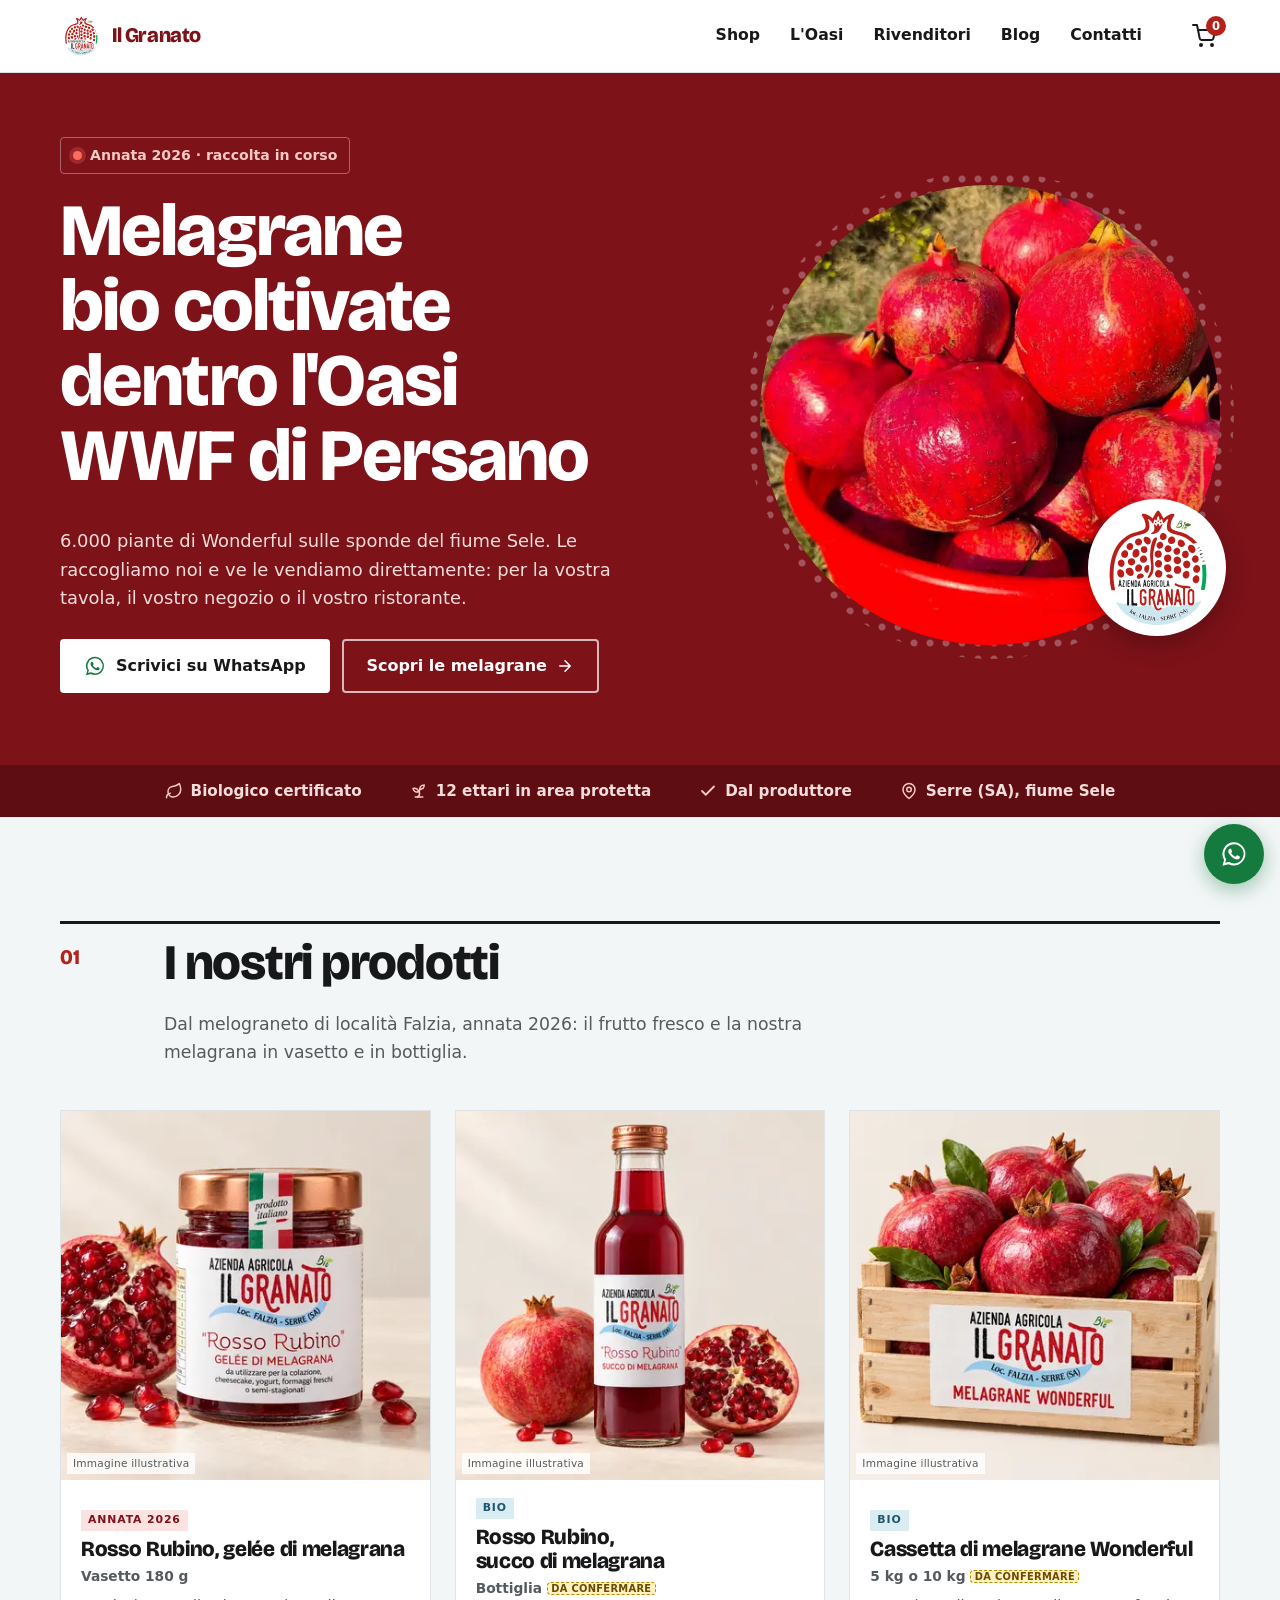
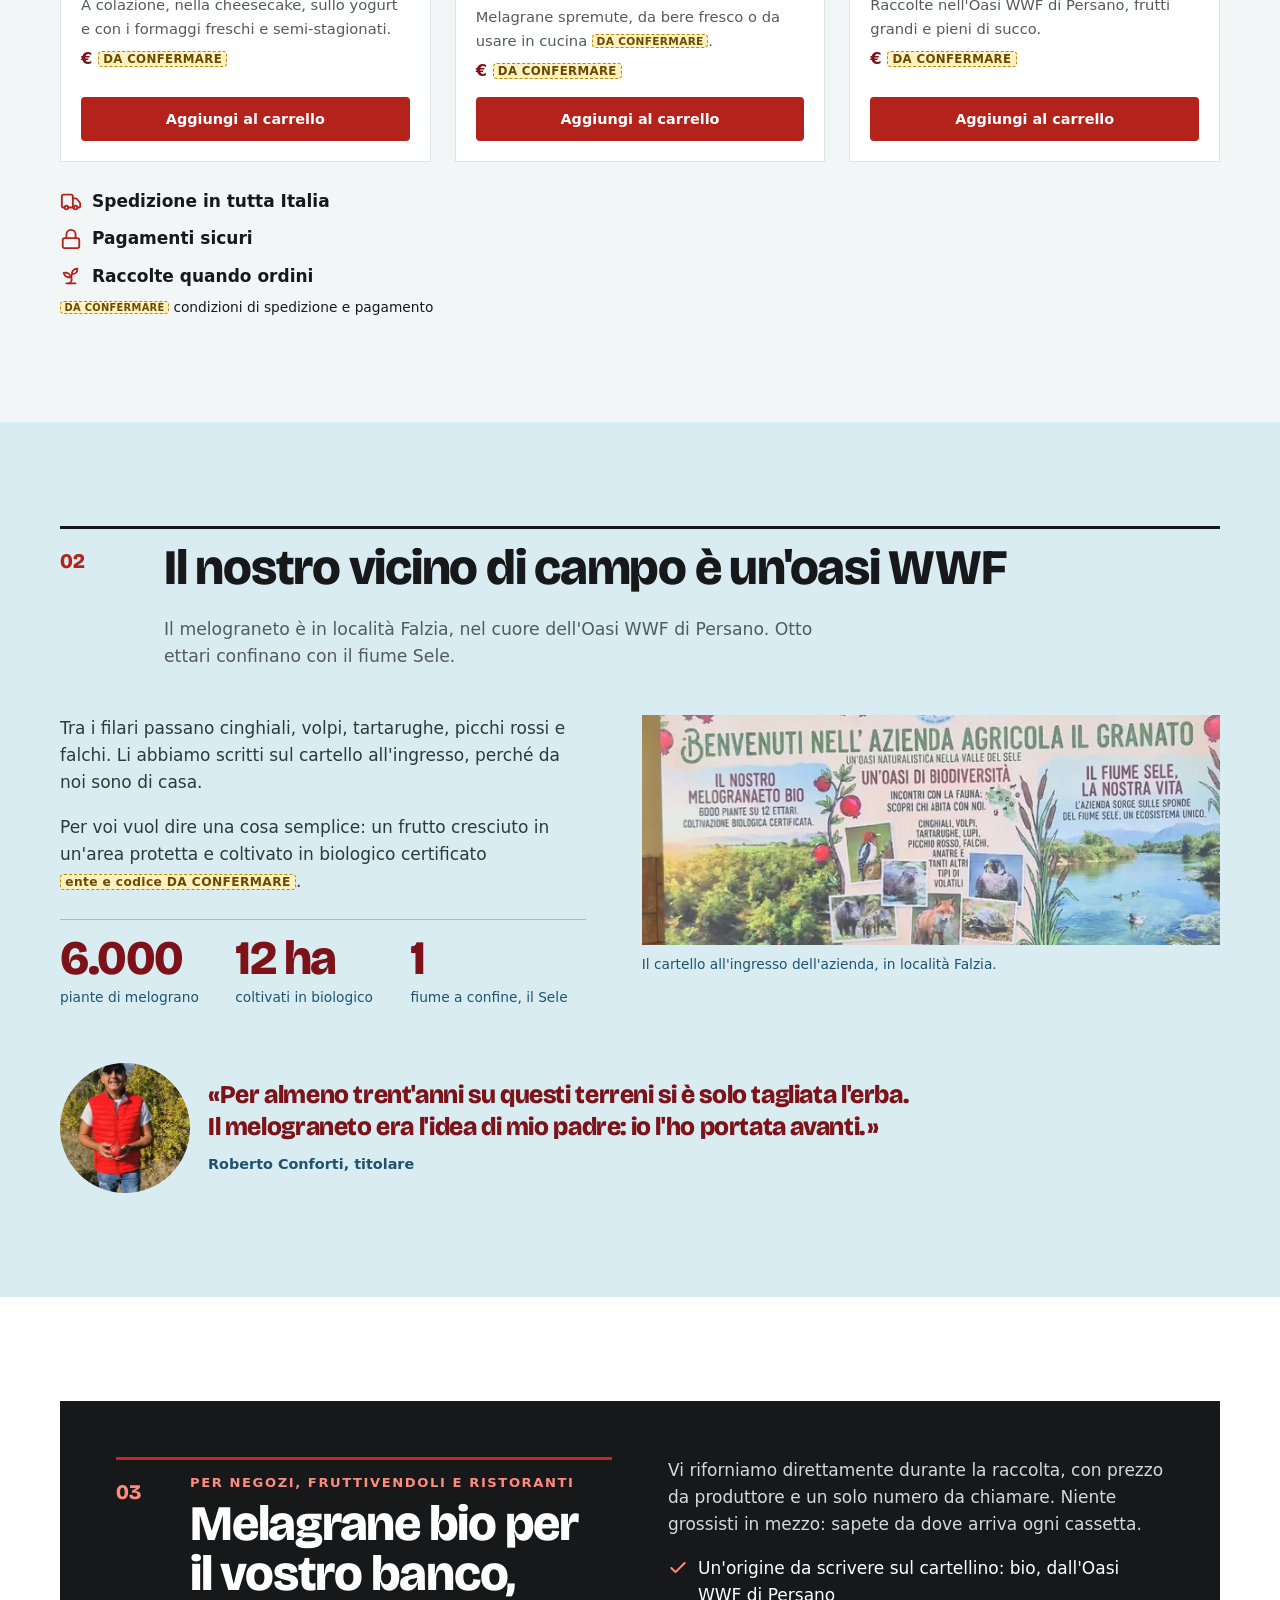
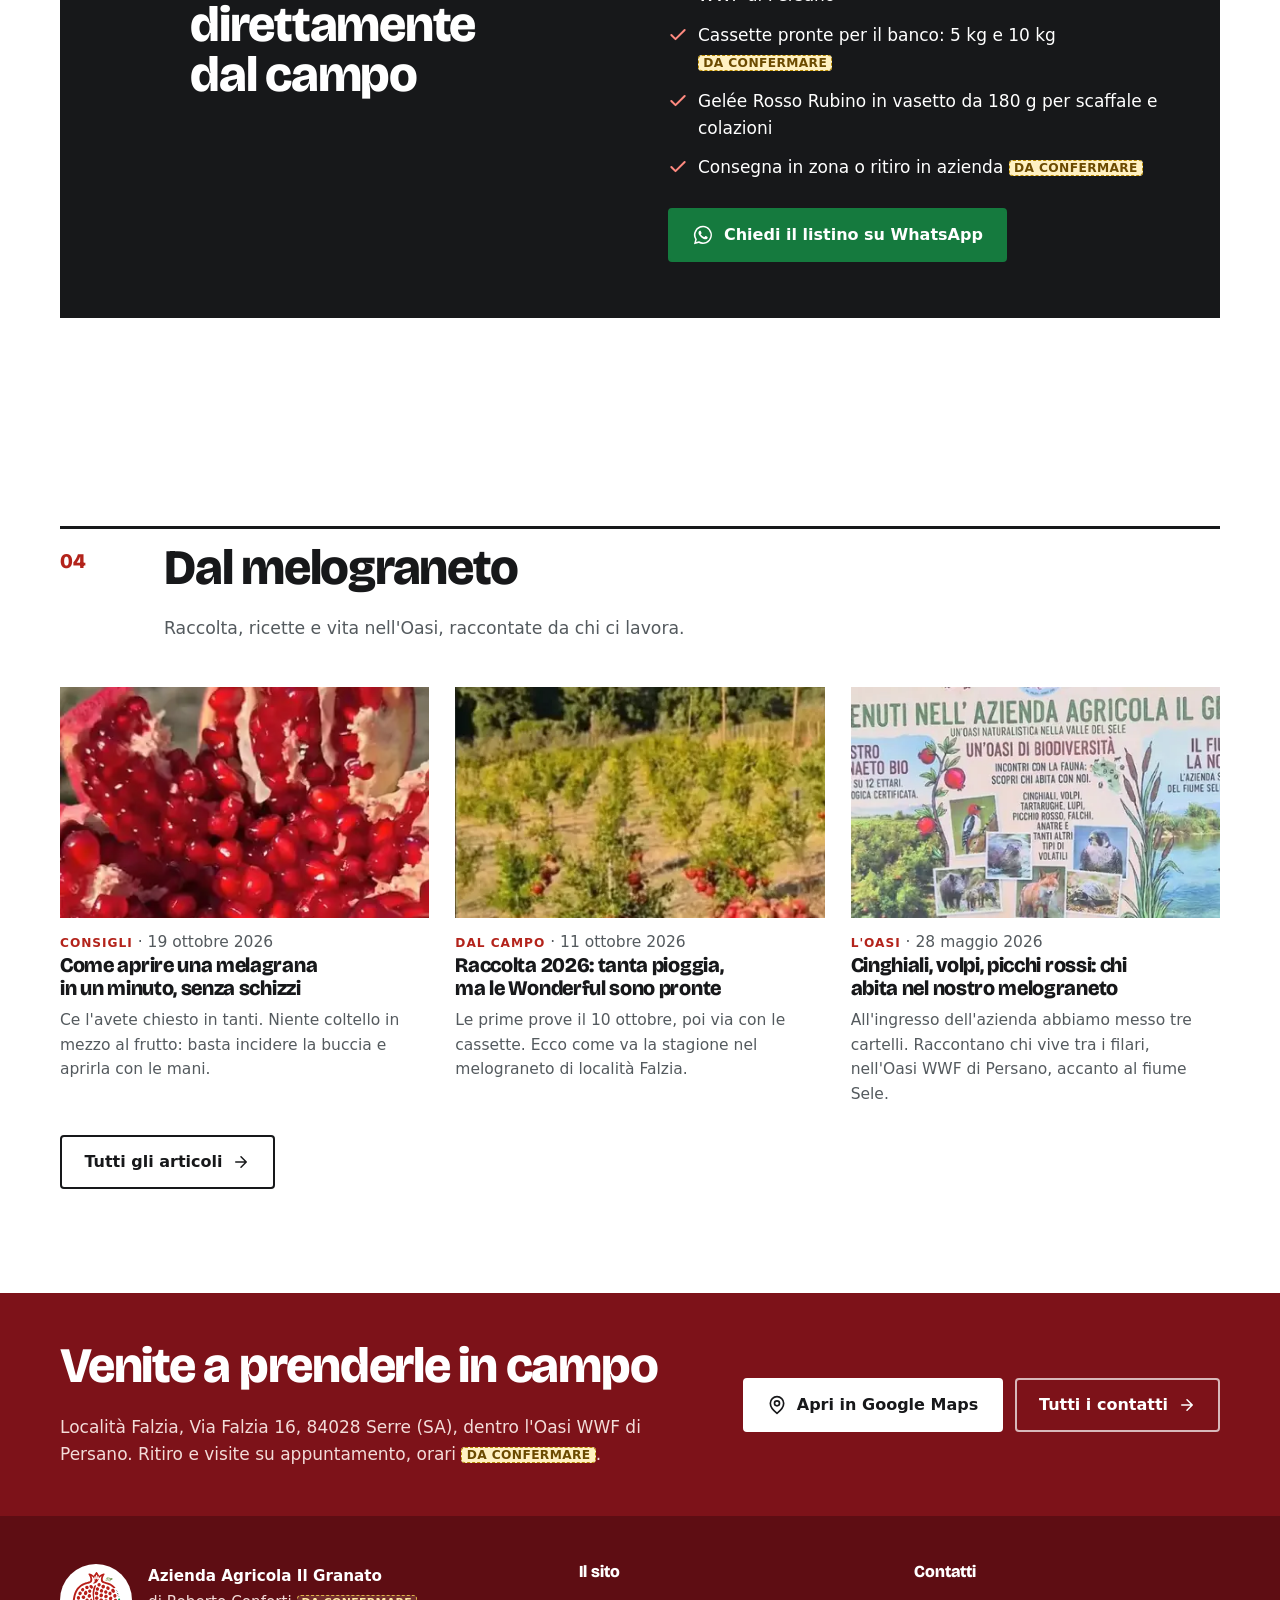
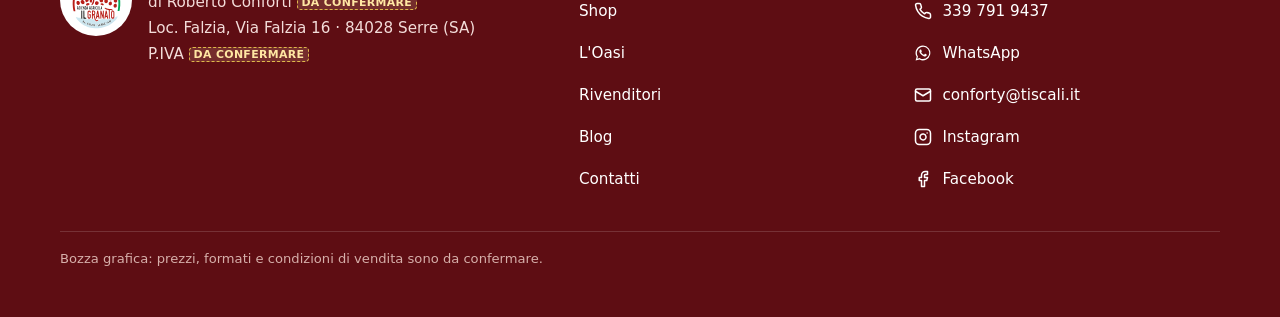
==== commit 83ef03ae: "Packshot prodotti generati con Codex sull'etichetta reale Co-Authored-By: Claude Opus 5.5 <noreply@a" ====
--- a/index.html
+++ b/index.html
@@ -179,7 +179,7 @@
       </header>
       <div class="grid-shop">
         <article class="pcard">
-          <div class="pcard__img"><img src="img/packshot-gelee-600.webp" srcset="img/packshot-gelee-400.webp 400w, img/packshot-gelee-600.webp 600w, img/packshot-gelee-900.webp 900w" sizes="(min-width: 960px) 360px, (min-width: 600px) 30vw, 42vw" width="600" height="600" loading="lazy" decoding="async" alt="Vasetto di gelée di melagrana Rosso Rubino de Il Granato con mezza melagrana"></div>
+          <div class="pcard__img"><img src="img/packshot-gelee-600.webp" srcset="img/packshot-gelee-400.webp 400w, img/packshot-gelee-600.webp 600w, img/packshot-gelee-900.webp 900w" sizes="(min-width: 960px) 360px, (min-width: 600px) 30vw, 42vw" width="600" height="600" loading="lazy" decoding="async" alt="Vasetto di gelée di melagrana Rosso Rubino de Il Granato con mezza melagrana"><span class="pcard__note">Immagine illustrativa</span></div>
           <div class="pcard__b">
             <span class="tag tag--new">Annata 2026</span>
             <h3>Rosso Rubino, gelée di melagrana</h3>
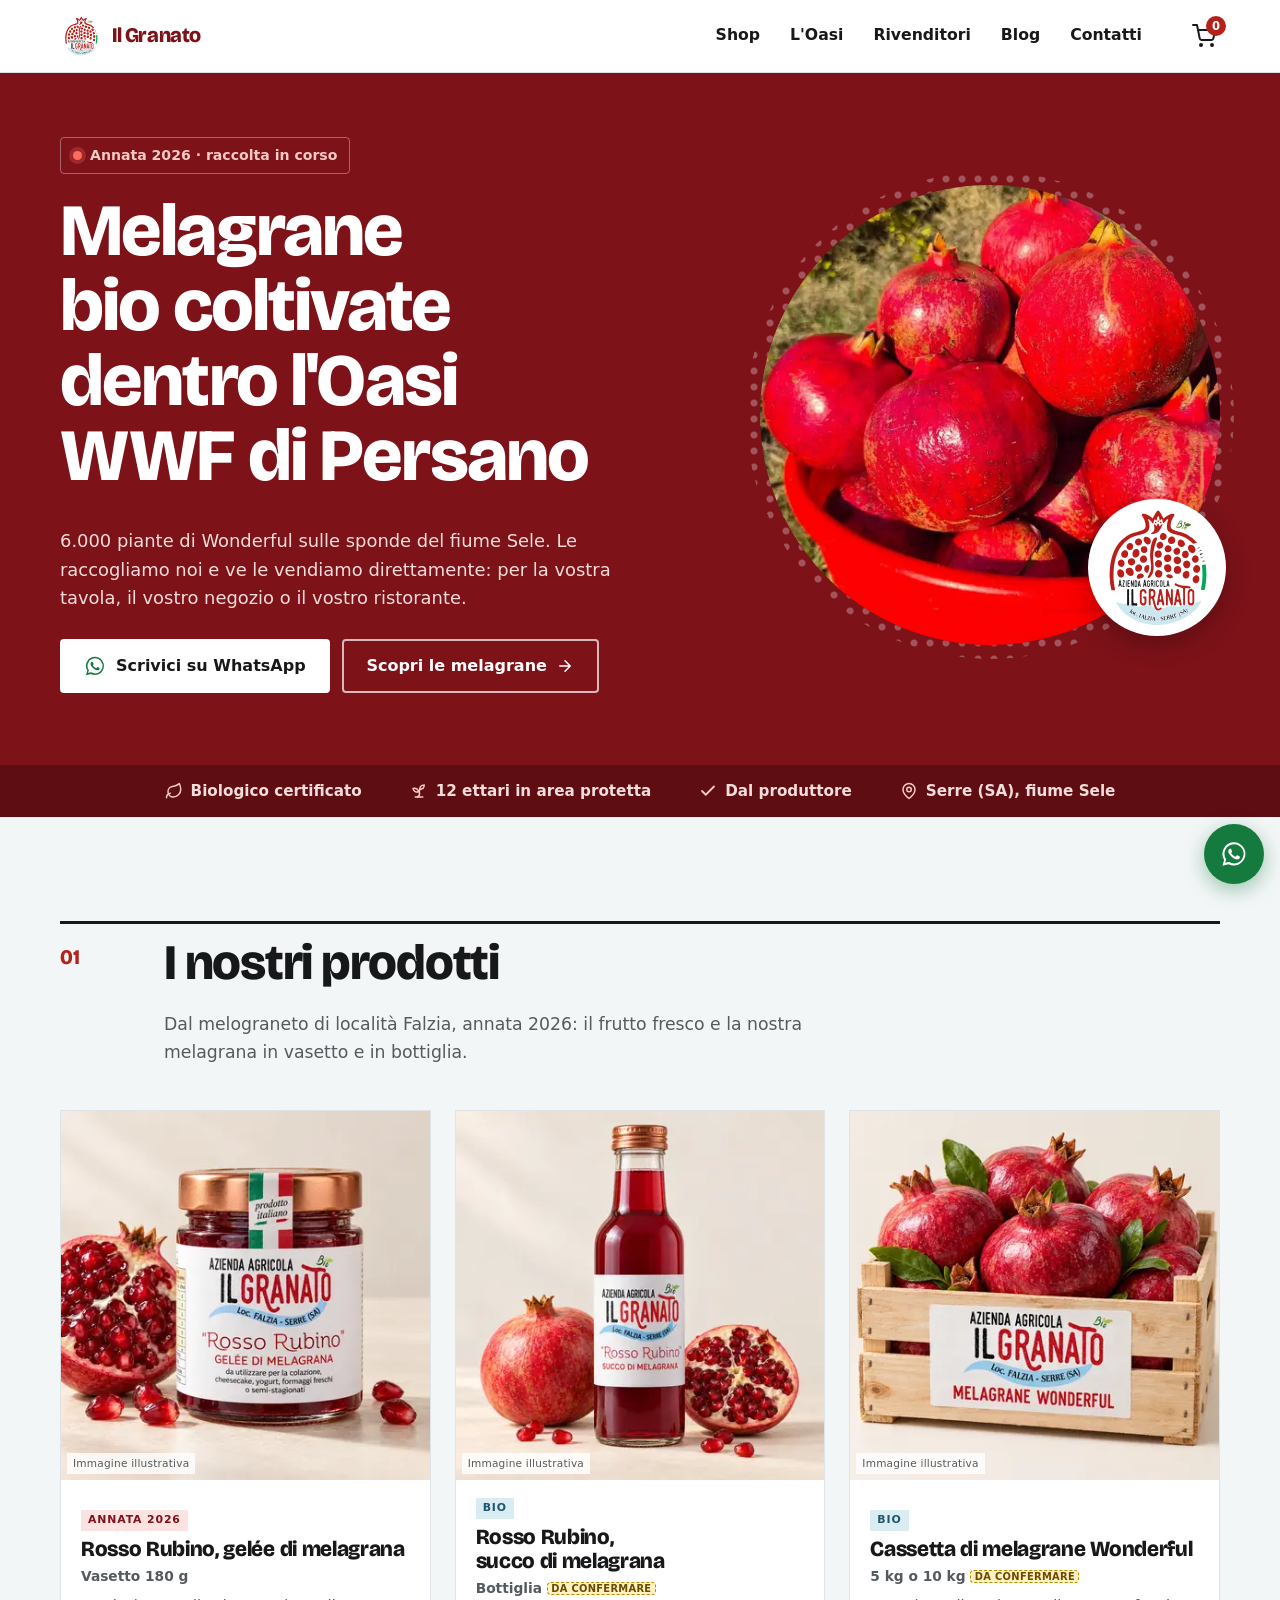
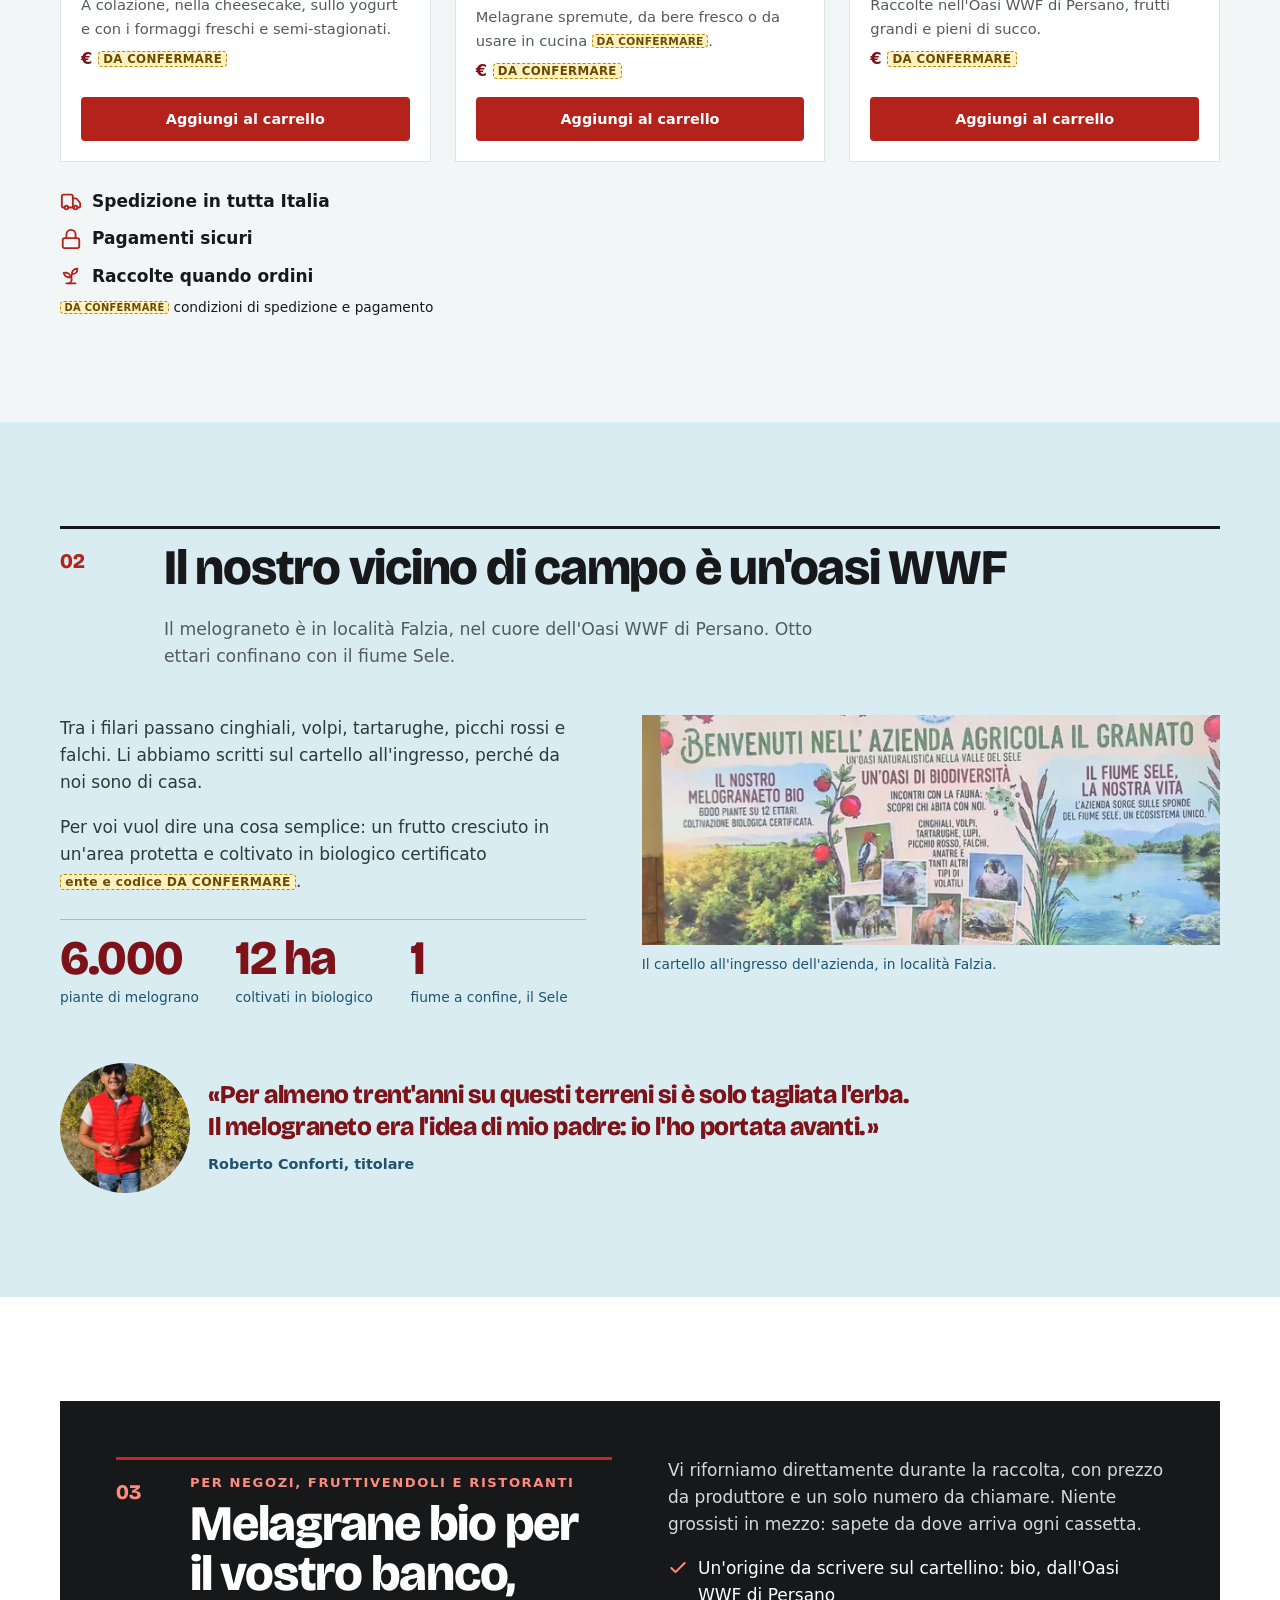
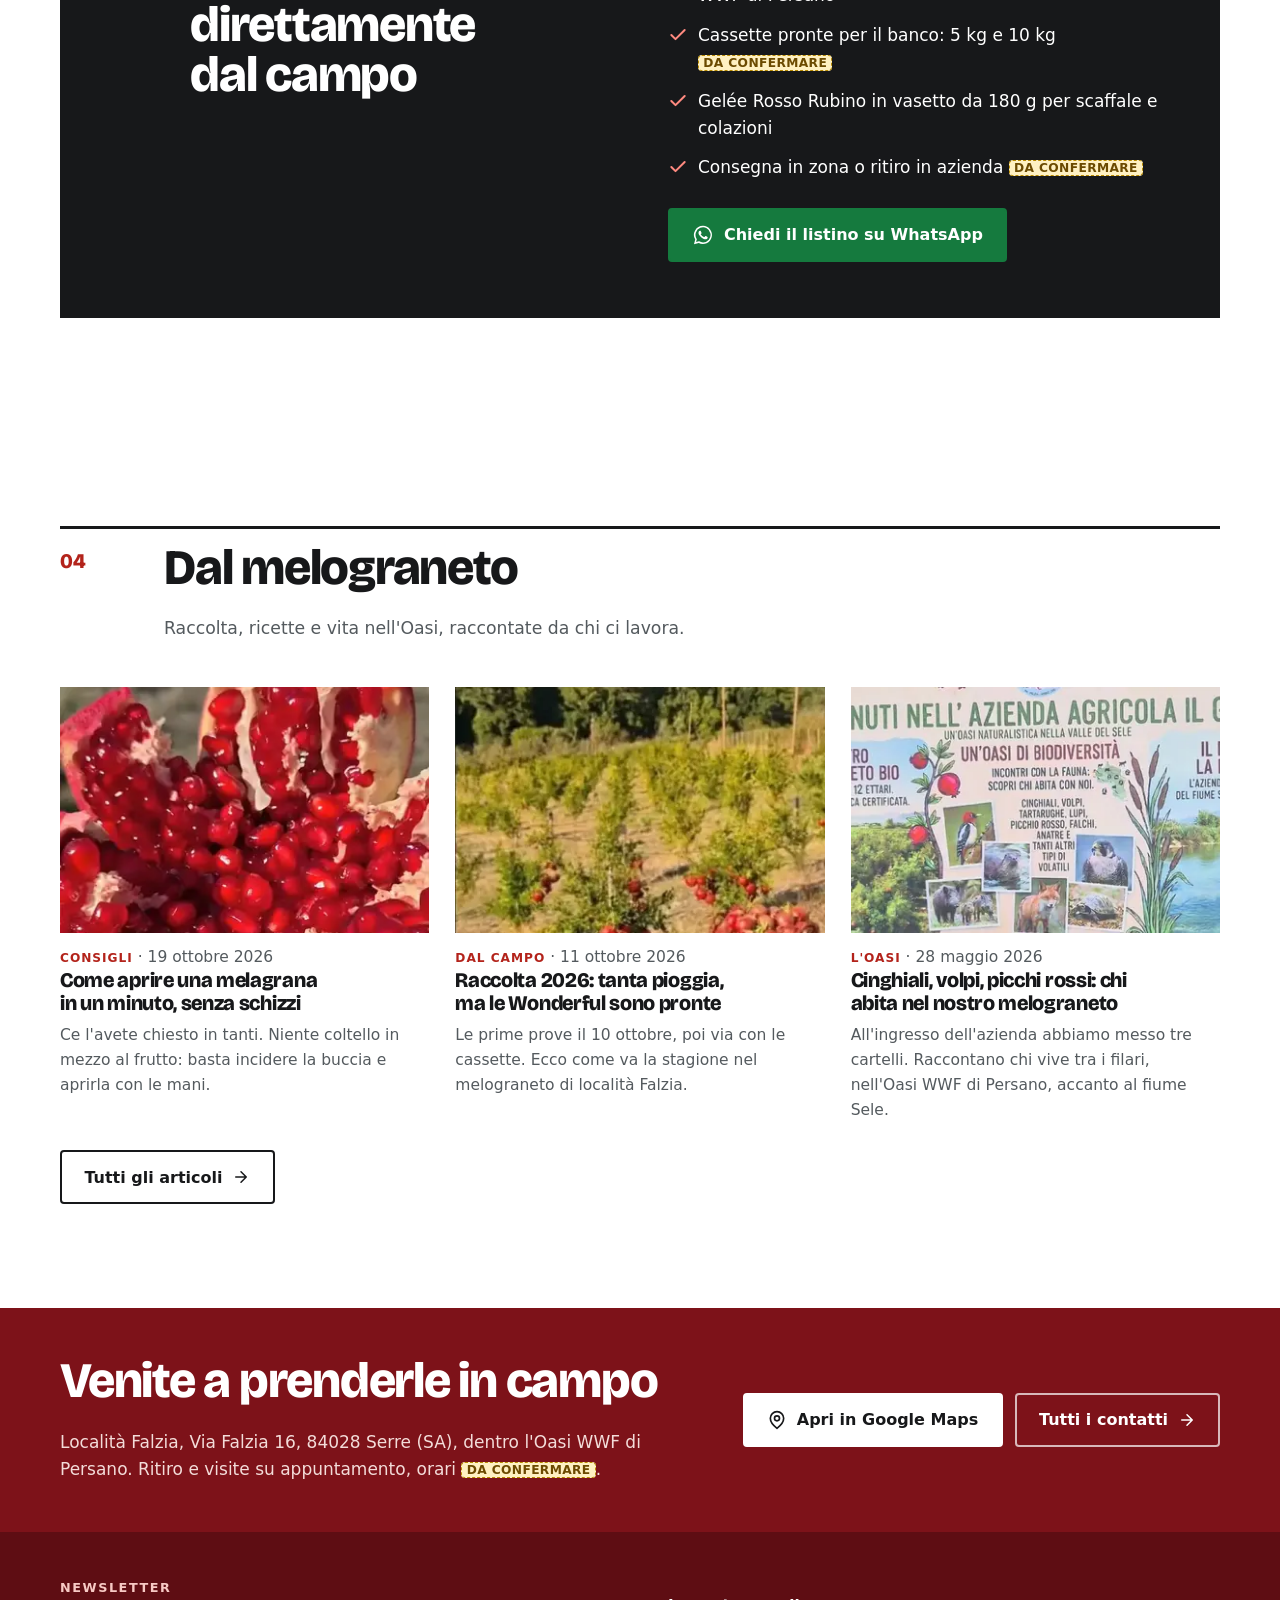
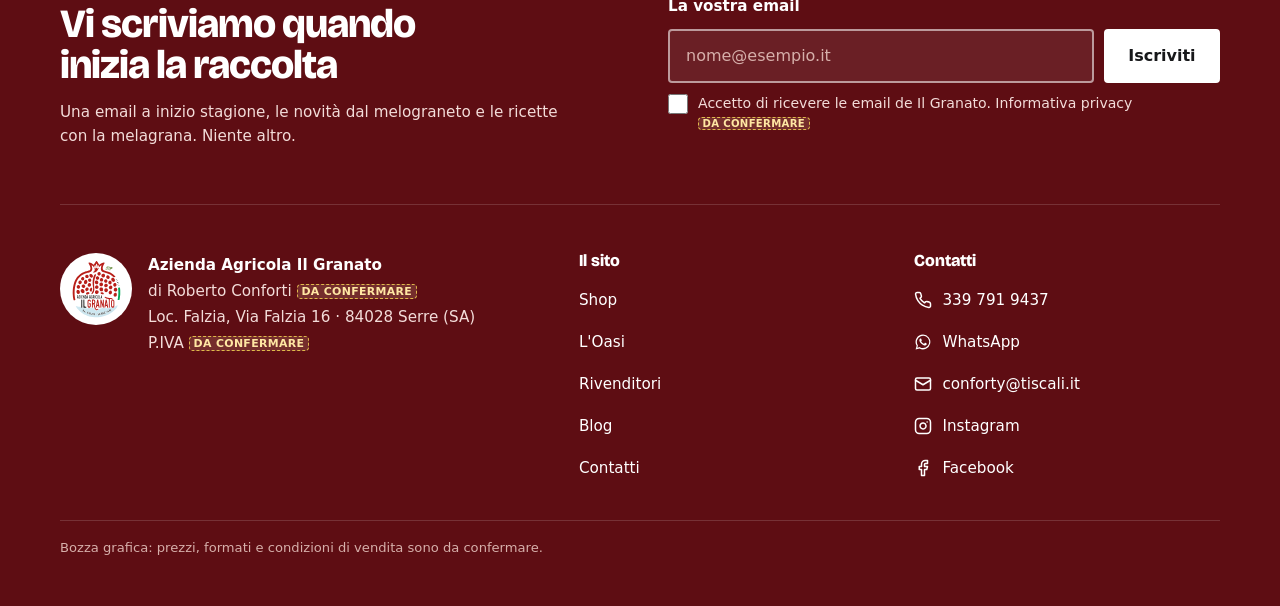
==== commit 394a965d: "Newsletter nel footer, blog con immagini uniformi, schede prodotto per gelée e succo Co-Authored-By:" ====
--- a/index.html
+++ b/index.html
@@ -21,7 +21,7 @@
   <link rel="icon" href="img/logo.svg" type="image/svg+xml">
   <link rel="preload" as="image" type="image/webp" fetchpriority="high" imagesrcset="img/tondo-400.webp 400w, img/tondo-600.webp 600w, img/tondo-800.webp 800w" imagesizes="(min-width: 960px) 460px, 78vw">
   <link rel="preload" href="fonts/bricolage-800.woff2" as="font" type="font/woff2" crossorigin>
-  <style id="css">@font-face { font-family: "Bricolage"; src: url(fonts/bricolage-800.woff2) format("woff2"); font-weight: 800; font-display: swap; }:root {--granato: #7D1219;--granato-2: #5E0D13;--rosso: #C42A21;--rosso-2: #B3231B;--rosa: #F7C9C4;--sele: #D9ECF2;--sele-2: #1E5470;--bianco: #FFFFFF;--grigio-0: #F3F6F7;--linea: #DDE3E6;--ink: #17181A;--ink-2: #545A5E;--wa: #157A3E;--display: "Bricolage", "Arial Black", system-ui, sans-serif;--sans: system-ui, -apple-system, "Segoe UI", Roboto, "Helvetica Neue", Arial, sans-serif;}*, *::before, *::after { box-sizing: border-box; }html { -webkit-text-size-adjust: 100%; scroll-behavior: smooth; scroll-padding-top: 72px; }body { margin: 0; background: var(--bianco); color: var(--ink); font: 400 1.0625rem/1.6 var(--sans); }img { display: block; max-width: 100%; height: auto; }a { color: inherit; }svg { flex-shrink: 0; }h1, h2, h3 { font-family: var(--display); font-weight: 800; line-height: 1.02; letter-spacing: -.025em; margin: 0 0 .45em; text-wrap: balance; }h1 { font-size: clamp(2.5rem, 10.5vw, 4.6rem); }h2 { font-size: clamp(1.9rem, 7vw, 3.1rem); }h3 { font-size: 1.35rem; letter-spacing: -.015em; line-height: 1.1; }p { margin: 0 0 1em; }.wrap { width: min(100% - 32px, 1160px); margin-inline: auto; }.wrap--narrow { width: min(100% - 32px, 760px); }.sr { position: absolute; width: 1px; height: 1px; overflow: hidden; clip: rect(0 0 0 0); white-space: nowrap; }.skip { position: absolute; left: -999px; top: 8px; z-index: 60; background: var(--ink); color: #fff; padding: 8px 14px; }.skip:focus { left: 8px; }:focus-visible { outline: 3px solid var(--rosso); outline-offset: 3px; }.tbc { background: #FFF1C2; color: #6B4A00; border: 1px dashed #B88A00; border-radius: 4px; padding: 0 .35em; font: 600 .72em/1.6 var(--sans); letter-spacing: .03em; white-space: nowrap; vertical-align: .1em; }.tbc--dark { background: rgb(255 241 194 / .14); color: #FFE7A3; border-color: #E0B94A; }.btn { display: inline-flex; align-items: center; justify-content: center; gap: .6em; min-height: 54px; padding: .85em 1.4em; border: 2px solid var(--rosso-2); border-radius: 4px; background: var(--rosso-2); color: #fff; font: 700 1rem/1.2 var(--sans); text-decoration: none; cursor: pointer; transition: background-color .2s, color .2s, border-color .2s, transform .15s; }.btn:hover { background: var(--granato); border-color: var(--granato); }.btn:active { transform: translateY(1px); }.btn--wa { background: var(--wa); border-color: var(--wa); }.btn--wa:hover { background: #0F5F30; border-color: #0F5F30; }.btn--light { background: #fff; border-color: #fff; color: var(--ink); }.btn--light:hover { background: var(--rosa); border-color: var(--rosa); color: var(--ink); }.btn--light .ico-wa { color: var(--wa); }.btn--line { background: transparent; border-color: rgb(255 255 255 / .7); color: #fff; }.btn--line:hover { background: #fff; color: var(--granato); border-color: #fff; }.btn--line-dark { background: transparent; border-color: var(--ink); color: var(--ink); margin-top: 28px; }.btn--line-dark:hover { background: var(--ink); color: #fff; border-color: var(--ink); }.btn--sm { min-height: 44px; padding: .55em .8em; font-size: .9rem; width: 100%; }.cta-row { display: flex; flex-wrap: wrap; gap: 12px; }.link { display: inline-flex; align-items: center; gap: .4em; font-weight: 700; color: var(--rosso-2); text-underline-offset: 4px; }.top { position: sticky; top: 0; z-index: 30; background: rgb(255 255 255 / .96); backdrop-filter: blur(8px); border-bottom: 1px solid var(--linea); }.top__in { display: grid; grid-template-columns: 48px 1fr 48px; align-items: center; min-height: 64px; }.burger { display: grid; place-items: center; width: 48px; height: 48px; margin-left: -10px; border: 0; background: none; color: var(--ink); cursor: pointer; border-radius: 4px; }.burger:hover { background: var(--grigio-0); }.brand { justify-self: center; display: flex; align-items: center; gap: 10px; text-decoration: none; }.brand span { font: 800 1.3rem/1 var(--display); letter-spacing: -.02em; color: var(--granato); }.nav { display: none; }.cart { justify-self: end; position: relative; display: grid; place-items: center; width: 48px; height: 48px; margin-right: -8px; color: var(--ink); border-radius: 4px; }.cart:hover { background: var(--grigio-0); }.cart__n { position: absolute; top: 4px; right: 2px; min-width: 20px; height: 20px; padding: 0 5px; border-radius: 10px; background: var(--rosso-2); color: #fff; font: 700 .72rem/20px var(--sans); text-align: center; }.cart.bump .cart__n { animation: bump .35s ease; }@keyframes bump { 50% { transform: scale(1.35); } }.drawer { width: 100%; max-width: none; height: 100%; max-height: none; margin: 0; padding: 0; border: 0; background: var(--granato); color: #fff; }.drawer::backdrop { background: rgb(23 24 26 / .5); }.drawer[open] { animation: drawer-in .28s cubic-bezier(.2,.8,.2,1); }@keyframes drawer-in { from { opacity: 0; transform: translateX(-24px); } }.drawer__in { min-height: 100%; display: flex; flex-direction: column; padding: 16px 20px calc(24px + env(safe-area-inset-bottom)); }.drawer__head { display: flex; align-items: center; justify-content: space-between; }.drawer__head img { background: #fff; border-radius: 50%; padding: 4px; }.drawer__x { display: grid; place-items: center; width: 52px; height: 52px; border: 2px solid rgb(255 255 255 / .35); border-radius: 50%; background: none; color: #fff; cursor: pointer; }.drawer__x:hover { background: rgb(255 255 255 / .12); }.drawer__list { list-style: none; margin: 28px 0; padding: 0; flex: 1; }.drawer__list a { display: flex; align-items: baseline; gap: 14px; padding: 12px 0; border-bottom: 1px solid rgb(255 255 255 / .16); text-decoration: none; font: 800 clamp(1.9rem, 9vw, 2.8rem)/1.1 var(--display); letter-spacing: -.02em; }.drawer__list a:hover { color: var(--rosa); }.drawer__n { font: 600 .8rem/1 var(--sans); letter-spacing: .1em; color: var(--rosa); min-width: 22px; }.drawer__foot { display: grid; gap: 14px; }.drawer__foot .btn { width: 100%; }.drawer__foot p { margin: 0; color: var(--rosa); font-size: .95rem; text-align: center; }.drawer__foot a { color: #fff; font-weight: 700; }body:has(.drawer[open]) { overflow: hidden; }.hero { background: var(--granato); color: #fff; overflow: hidden; }.hero__in { display: grid; gap: 32px; padding: 32px 0 40px; }.chip { display: inline-flex; align-items: center; gap: 8px; margin-bottom: 20px; padding: 6px 12px; border: 1px solid rgb(255 255 255 / .35); border-radius: 4px; font-size: .88rem; font-weight: 600; color: var(--rosa); }.dot { width: 9px; height: 9px; border-radius: 50%; background: #FF6B5E; box-shadow: 0 0 0 4px rgb(255 107 94 / .25); }.hero h1 { color: #fff; }.hero .lead { color: #F3DCD9; font-size: 1.12rem; max-width: 34em; margin-bottom: 26px; }.hero__pic { position: relative; margin: 0 auto; width: min(78vw, 460px); }.hero__pic::before { content: ""; position: absolute; inset: -14px; border-radius: 50%; background: radial-gradient(circle, rgb(255 255 255 / .28) 0 3px, transparent 4px) 0 0 / 16px 16px;-webkit-mask: radial-gradient(circle, transparent 66%, #000 67%); mask: radial-gradient(circle, transparent 66%, #000 67%); }.hero__tondo { position: relative; width: 100%; aspect-ratio: 1; object-fit: cover; border-radius: 50%; }.hero__logo { position: absolute; right: -6px; bottom: 2%; width: 30%; background: #fff; border-radius: 50%; padding: 6px; box-shadow: 0 8px 24px rgb(0 0 0 / .25); }.ticker { list-style: none; margin: 0; padding: 14px 16px; display: grid; grid-template-columns: 1fr 1fr; gap: 10px 16px; background: var(--granato-2); color: #F3DCD9; font-size: .88rem; font-weight: 600; }.ticker li { display: flex; align-items: center; gap: 8px; }.ticker svg { color: var(--rosa); }.sec { padding: 64px 0; }.sec--sele { background: var(--sele); }.sec--grey { background: var(--grigio-0); }.sec__head { display: grid; grid-template-columns: auto 1fr; gap: 14px; align-items: start; margin-bottom: 30px; border-top: 3px solid var(--ink); padding-top: 14px; }.num { font: 800 1rem/1 var(--display); color: var(--rosso-2); margin: .45em 0 0; }.sec__lead { color: var(--ink-2); font-size: 1.08rem; max-width: 38em; margin: 0; }.kicker { font: 700 .82rem/1.3 var(--sans); letter-spacing: .12em; text-transform: uppercase; color: var(--rosso-2); margin-bottom: 8px; }.oasi { display: grid; gap: 26px; }.oasi__txt p { color: #2B3A40; }.stats { display: grid; grid-template-columns: repeat(3, 1fr); margin: 24px 0 0; border-top: 1px solid rgb(30 84 112 / .3); }.stats div { padding: 14px 8px 0 0; }.stats dt { font: 800 clamp(1.8rem, 8.5vw, 3rem)/1 var(--display); color: var(--granato); letter-spacing: -.03em; }.stats dd { margin: 6px 0 0; font-size: .86rem; color: var(--sele-2); line-height: 1.35; }.cartello { margin: 0; }.cartello img { width: 100%; }.cartello figcaption { margin-top: 8px; font-size: .86rem; color: var(--sele-2); }.quote { margin: 36px 0 0; display: grid; grid-template-columns: 92px 1fr; gap: 18px; align-items: center; }.quote img { width: 92px; height: 92px; object-fit: cover; object-position: top; border-radius: 50%; }.quote blockquote { margin: 0; }.quote p { font: 800 clamp(1.15rem, 4.6vw, 1.6rem)/1.25 var(--display); letter-spacing: -.015em; color: var(--granato); margin-bottom: .4em; }.quote footer { font-size: .9rem; color: var(--sele-2); font-weight: 600; }.b2b { background: var(--ink); color: #fff; padding: 24px 20px 28px; }.b2b .sec__head { border-top-color: var(--rosso); }.b2b .num, .b2b .kicker { color: #FF8A80; }.b2b h2 { color: #fff; }.b2b__body > p { color: #D5D9DB; }.ticks { list-style: none; padding: 0; margin: 0 0 26px; display: grid; gap: 12px; }.ticks li { display: flex; gap: 10px; align-items: flex-start; }.ticks svg { color: #FF8A80; margin-top: 3px; }.grid-shop { display: grid; gap: 14px; }.pcard { position: relative; background: #fff; border: 1px solid var(--linea); display: grid; grid-template-columns: 42% 1fr; }.pcard__img { position: relative; display: block; aspect-ratio: 1; overflow: hidden; background: #EFE9E3; }.pcard__img img { width: 100%; height: 100%; object-fit: cover; transition: transform .5s ease; }@media (max-width: 599px) { .pcard__img { aspect-ratio: auto; min-height: 100%; } .pcard__img img { position: absolute; inset: 0; } }.pcard:hover .pcard__img img { transform: scale(1.04); }.pcard__note { position: absolute; left: 6px; bottom: 6px; padding: 2px 6px; background: rgb(255 255 255 / .8); color: var(--ink-2); font-size: .66rem; letter-spacing: .02em; }.pcard__b { padding: 12px 14px; display: flex; flex-direction: column; gap: 4px; }.pcard h3 { font-size: 1.1rem; line-height: 1.12; margin: 2px 0 0; }.pcard h3 a { text-decoration: none; }.pcard h3 a::after { content: ""; position: absolute; inset: 0; }.pcard h3 a:hover { color: var(--rosso-2); }.fmt { font-size: .86rem; font-weight: 700; color: var(--ink-2); margin: 0; }.pdesc { display: none; font-size: .92rem; color: var(--ink-2); margin: 2px 0 0; }.price { font: 700 1.02rem/1.4 var(--sans); color: var(--granato); margin: 4px 0 10px; }.pcard .btn { position: relative; z-index: 1; margin-top: auto; }.tag { align-self: flex-start; font: 700 .68rem/1 var(--sans); letter-spacing: .08em; text-transform: uppercase; padding: 5px 7px; background: var(--sele); color: var(--sele-2); }.tag--new { background: #FBE3E1; color: var(--granato); }.tag--tbc { background: #FFF1C2; color: #6B4A00; }.assure { list-style: none; padding: 0; margin: 26px 0 6px; display: grid; gap: 10px; }.assure li { display: flex; align-items: center; gap: 10px; font-weight: 600; }.assure svg { color: var(--rosso-2); }.assure__note { font-size: .86rem; margin: 0; }.posts { display: grid; gap: 26px; }.post { display: grid; gap: 12px; align-content: start; }.post__img { display: block; aspect-ratio: 16 / 10; overflow: hidden; background: var(--grigio-0); }.post__img img { width: 100%; height: 100%; object-fit: cover; transition: transform .4s ease; }.post:hover .post__img img { transform: scale(1.04); }.post__meta { font-size: .84rem; color: var(--ink-2); margin: 0 0 6px; }.post__meta span { font-weight: 700; color: var(--rosso-2); text-transform: uppercase; letter-spacing: .08em; font-size: .76rem; }.post h3 { font-size: 1.3rem; margin-bottom: .35em; }.post h3 a { text-decoration: none; }.post h3 a:hover { color: var(--rosso-2); }.post p { color: var(--ink-2); font-size: .97rem; margin: 0; }@media (max-width: 599px) {.posts:not(.posts--all) .post, .posts--all .post:not(.post--big) { grid-template-columns: 112px 1fr; gap: 14px; }.posts:not(.posts--all) .post__img, .posts--all .post:not(.post--big) .post__img { aspect-ratio: 1; }.posts:not(.posts--all) .post h3, .posts--all .post:not(.post--big) h3 { font-size: 1.1rem; }.posts:not(.posts--all) .post p:last-child, .posts--all .post:not(.post--big) p:last-child { display: none; }}.visit { background: var(--granato); color: #fff; padding: 48px 0; }.visit__in { display: grid; gap: 22px; }.visit h2 { color: #fff; }.visit p { color: #F3DCD9; margin: 0; }.pagehead { background: var(--granato); color: #fff; padding: 28px 0 40px; }.pagehead h1 { color: #fff; }.pagehead .lead { color: #F3DCD9; font-size: 1.12rem; max-width: 36em; margin: 0; }.crumbs { font-size: .88rem; color: var(--ink-2); margin-bottom: 18px; }.crumbs a { text-underline-offset: 3px; }.crumbs--light { color: var(--rosa); }.posts--all .post--big .post__img { aspect-ratio: 16 / 9; }.newsletter { margin-top: 48px; padding: 24px 20px; background: var(--sele); display: grid; gap: 18px; }.newsletter h2 { font-size: 1.6rem; }.newsletter p { margin: 0; color: #2B3A40; }.article__head { background: var(--granato); color: #fff; padding: 26px 0 36px; }.article__head h1 { color: #fff; font-size: clamp(2.1rem, 8.5vw, 3.6rem); margin: 0; }.post__meta--light { color: #F3DCD9; }.post__meta--light span { color: var(--rosa); }.article__img { width: 100%; margin: 24px 0; max-height: 520px; object-fit: cover; }.prose { font-size: 1.1rem; line-height: 1.7; }.prose h2 { font-size: 1.6rem; margin: 1.4em 0 .4em; }.prose ol, .prose ul { padding-left: 1.2em; }.prose li { margin-bottom: .6em; }.article__src { font-size: .9rem; color: var(--ink-2); }.article__cta { margin: 32px 0 0; padding: 20px; border-left: 4px solid var(--rosso-2); background: var(--grigio-0); display: grid; gap: 14px; }.article__cta p { margin: 0; }.h-more { font-size: 1.8rem; border-top: 3px solid var(--ink); padding-top: 14px; }.contact { display: grid; gap: 32px; }.contact__cards { display: grid; gap: 10px; align-content: start; }.ccard { display: flex; gap: 14px; align-items: flex-start; padding: 18px; border: 1px solid var(--linea); text-decoration: none; transition: border-color .2s, background-color .2s; }.ccard:hover { border-color: var(--rosso-2); background: #FFF8F7; }.ccard svg { color: var(--rosso-2); margin-top: 2px; }.ccard span { display: grid; gap: 2px; font-size: 1.02rem; }.ccard b { font: 800 1.15rem/1.1 var(--display); letter-spacing: -.01em; }.ccard small { color: var(--ink-2); font-size: .88rem; }.ccard--wa { background: var(--wa); border-color: var(--wa); color: #fff; }.ccard--wa svg, .ccard--wa small { color: #DDF2E4; }.ccard--wa:hover { background: #0F5F30; border-color: #0F5F30; }.form { display: grid; gap: 8px; padding: 22px 20px; background: var(--grigio-0); align-content: start; }.form h2 { font-size: 1.7rem; margin: 0; }.form__hint { color: var(--ink-2); font-size: .95rem; }.form > label { font-weight: 700; margin-top: 6px; }.form input:not([type=radio]), .form textarea { width: 100%; min-height: 50px; padding: 12px 14px; border: 1.5px solid #8E999F; border-radius: 4px; font: 1rem/1.4 var(--sans); background: #fff; color: var(--ink); }.form input:focus, .form textarea:focus { outline: 3px solid var(--rosso); outline-offset: 1px; border-color: var(--ink); }.form .opts { margin: 8px 0 0; }.form .btn { margin-top: 12px; }.hours { display: grid; gap: 24px; align-items: center; }.hours img { width: 100%; }.specs__dl { margin: 0; }.specs__dl div { display: grid; grid-template-columns: 150px 1fr; gap: 10px; padding: 12px 0; border-bottom: 1px solid rgb(30 84 112 / .25); }.specs__dl dt { font-weight: 700; }.specs__dl dd { margin: 0; }.pdp { padding: 16px 0 64px; }.pdp__top { display: grid; gap: 24px; }.gallery { margin-inline: -16px; }.gallery { position: relative; }.gallery__main { width: 100%; aspect-ratio: 1; object-fit: cover; background: #EFE9E3; }.gallery__note { position: absolute; left: 24px; top: 8px; margin: 0; padding: 2px 8px; background: rgb(255 255 255 / .8); color: var(--ink-2); font-size: .72rem; }.thumbs { display: grid; grid-template-columns: repeat(4, 1fr); gap: 8px; margin: 8px 16px 0; }.thumbs button { padding: 0; border: 2px solid transparent; overflow: hidden; background: none; cursor: pointer; aspect-ratio: 1; }.thumbs button[aria-pressed="true"] { border-color: var(--rosso-2); }.thumbs img { width: 100%; height: 100%; object-fit: cover; }.buy h1 { font-size: clamp(2.1rem, 8vw, 3rem); margin-top: 12px; }.buy__sub { color: var(--ink-2); font-size: 1.08rem; }.buy__price { font: 700 1.5rem/1.3 var(--sans); color: var(--granato); }.buy__price small { font-size: .9rem; font-weight: 500; color: var(--ink-2); }.opts { border: 0; padding: 0; margin: 0 0 18px; display: flex; flex-wrap: wrap; gap: 8px; }.opts legend { font-weight: 700; margin-bottom: 8px; padding: 0; }.opts input { position: absolute; opacity: 0; width: 1px; height: 1px; }.opts span { display: inline-flex; align-items: center; min-height: 48px; padding: 0 20px; border: 2px solid var(--linea); border-radius: 4px; background: #fff; font-weight: 700; cursor: pointer; }.opts input:checked + span { border-color: var(--rosso-2); color: var(--granato); background: #FFF3F2; }.opts input:focus-visible + span { outline: 3px solid var(--rosso); outline-offset: 2px; }.opts--sm span { min-height: 44px; padding: 0 14px; font-size: .95rem; }.qty { margin-bottom: 18px; }.qty label { display: block; font-weight: 700; margin-bottom: 8px; }.qty__ctl { display: inline-flex; border: 2px solid var(--linea); border-radius: 4px; overflow: hidden; }.qty__ctl button { width: 48px; height: 48px; border: 0; background: #fff; font-size: 1.4rem; cursor: pointer; color: var(--ink); }.qty__ctl button:hover { background: var(--grigio-0); }.qty__ctl input { width: 52px; border: 0; text-align: center; font: 700 1.05rem var(--sans); color: var(--ink); -moz-appearance: textfield; }.qty__ctl input::-webkit-inner-spin-button { -webkit-appearance: none; }.buy__bar { position: fixed; left: 0; right: 0; bottom: 0; z-index: 25; display: flex; align-items: center; gap: 12px; justify-content: space-between; padding: 10px 16px calc(10px + env(safe-area-inset-bottom)); background: #fff; border-top: 1px solid var(--linea); box-shadow: 0 -6px 20px rgb(23 24 26 / .08); }.buy__bar-price { margin: 0; font: 700 1rem/1.25 var(--sans); color: var(--granato); display: flex; flex-direction: column; }.buy__bar-price small { font-size: .8rem; font-weight: 500; color: var(--ink-2); }.buy__bar .btn { flex: 1; max-width: 250px; }.buy__assure { list-style: none; padding: 0; margin: 4px 0 18px; display: grid; gap: 10px; font-size: .95rem; }.buy__assure li { display: flex; align-items: center; gap: 10px; flex-wrap: wrap; }.buy__assure svg { color: var(--rosso-2); }.ask { display: flex; gap: 12px; align-items: center; padding: 14px 16px; background: #E7F3EA; color: #0F4A26; text-decoration: none; }.ask svg { color: var(--wa); }.ask:hover { background: #D8ECDE; }.pdp__body { display: grid; gap: 28px; margin-top: 44px; }.desc h2, .specs h2 { font-size: 1.45rem; margin: 1.2em 0 .4em; }.desc h2:first-child, .specs h2:first-child { margin-top: 0; }.desc p, .specs p { color: var(--ink-2); }.specs { background: var(--grigio-0); padding: 20px; }.specs dl { margin: 0; }.specs dl div { display: grid; grid-template-columns: 110px 1fr; gap: 10px; padding: 10px 0; border-bottom: 1px solid var(--linea); }.specs dt { font-weight: 700; }.specs dd { margin: 0; color: var(--ink-2); }.related { margin-top: 56px; }.related h2 { font-size: 1.8rem; border-top: 3px solid var(--ink); padding-top: 14px; }.has-bar .foot { padding-bottom: 110px; }.has-bar .toast { bottom: 96px; }.foot { background: var(--granato-2); color: #F3DCD9; padding: 48px 0 110px; font-size: .95rem; }.foot__grid { display: grid; gap: 30px; }.foot__brand { display: flex; gap: 16px; align-items: flex-start; }.foot__brand img { background: #fff; border-radius: 50%; padding: 5px; width: 72px; height: 72px; }.foot__brand b { color: #fff; }.foot__brand p { margin: 0; line-height: 1.7; }.foot__col { display: grid; gap: 2px; align-content: start; }.foot__t { font: 800 1.05rem/1 var(--display); color: #fff; margin: 0 0 8px; }.foot__col a { display: inline-flex; align-items: center; gap: 10px; min-height: 40px; text-decoration: none; color: #fff; }.foot__col a:hover { color: var(--rosa); }.foot__note { font-size: .82rem; color: #D6AFAA; margin: 32px 0 0; padding-top: 16px; border-top: 1px solid rgb(255 255 255 / .15); }.fab { position: fixed; right: 16px; bottom: 16px; z-index: 20; width: 60px; height: 60px; border-radius: 50%; display: grid; place-items: center; background: var(--wa); color: #fff; box-shadow: 0 6px 20px rgb(21 122 62 / .4); transition: transform .2s; }.fab:hover { transform: scale(1.06); }.toast { position: fixed; left: 50%; bottom: 88px; transform: translateX(-50%); z-index: 40; background: var(--ink); color: #fff; padding: 12px 18px; font-weight: 600; font-size: .95rem; max-width: calc(100vw - 32px); }@media (min-width: 600px) {.grid-shop { grid-template-columns: repeat(3, 1fr); gap: 14px; }.pcard { grid-template-columns: 1fr; }.pdesc { display: block; }.posts { grid-template-columns: repeat(3, 1fr); }.posts--all { grid-template-columns: repeat(2, 1fr); }.posts--all .post--big { grid-column: 1 / -1; grid-template-columns: 1.3fr 1fr; align-items: center; gap: 28px; }.posts--all .post--big h3 { font-size: 2rem; }.quote { grid-template-columns: 130px 1fr; }.quote img { width: 130px; height: 130px; }.newsletter { grid-template-columns: 1fr auto; align-items: center; padding: 32px; }.b2b { padding: 36px; }}@media (min-width: 960px) {.top__in { grid-template-columns: auto 1fr auto; gap: 24px; min-height: 72px; }.burger { display: none; }.brand { justify-self: start; }.nav { display: flex; gap: 2px; justify-self: end; }.nav a { padding: 10px 14px; text-decoration: none; font-weight: 600; font-size: .98rem; border-bottom: 2px solid transparent; }.nav a:hover, .nav a[aria-current] { border-bottom-color: var(--rosso-2); }.hero__in { grid-template-columns: 1.15fr 1fr; align-items: center; gap: 56px; padding: 64px 0 72px; }.hero__pic { width: 460px; margin-right: 0; }.ticker { display: flex; justify-content: center; gap: 48px; font-size: .95rem; }.sec { padding: 104px 0; }.sec__head { grid-template-columns: 90px 1fr; margin-bottom: 44px; }.num { font-size: 1.3rem; }.oasi { grid-template-columns: 1fr 1.1fr; gap: 56px; align-items: start; }.quote { max-width: 860px; margin-top: 56px; }.b2b { display: grid; grid-template-columns: 1fr 1fr; gap: 56px; padding: 56px; }.b2b .sec__head { margin: 0; grid-template-columns: 60px 1fr; }.grid-shop { gap: 24px; }.pcard__b { padding: 18px 20px 20px; }.pcard h3 { font-size: 1.35rem; }.gallery__note { left: 8px; }.visit__in { grid-template-columns: 1.3fr 1fr; align-items: center; }.visit .cta-row { justify-content: flex-end; }.contact { grid-template-columns: 1fr 1fr; gap: 48px; }.hours { grid-template-columns: 1.2fr 1fr; gap: 56px; }.pdp { padding-top: 28px; }.pdp__top { grid-template-columns: 540px 1fr; gap: 56px; align-items: start; }.gallery { margin: 0; }.thumbs { margin: 8px 0 0; }.buy { position: sticky; top: 96px; }.buy__bar { position: static; padding: 0; background: none; border: 0; box-shadow: none; margin-bottom: 18px; }.buy__bar-price { display: none; }.buy__bar .btn { max-width: none; }.has-bar .foot { padding-bottom: 48px; }.has-bar .toast { bottom: 24px; }.pdp__body { grid-template-columns: 1.4fr 1fr; gap: 56px; align-items: start; }.foot { padding-bottom: 48px; }.foot__grid { grid-template-columns: 1.6fr 1fr 1fr; }}@media (prefers-reduced-motion: reduce) {html { scroll-behavior: auto; }*, *::before, *::after { transition: none !important; animation: none !important; }}</style>
+  <style id="css">@font-face { font-family: "Bricolage"; src: url(fonts/bricolage-800.woff2) format("woff2"); font-weight: 800; font-display: swap; }:root {--granato: #7D1219;--granato-2: #5E0D13;--rosso: #C42A21;--rosso-2: #B3231B;--rosa: #F7C9C4;--sele: #D9ECF2;--sele-2: #1E5470;--bianco: #FFFFFF;--grigio-0: #F3F6F7;--linea: #DDE3E6;--ink: #17181A;--ink-2: #545A5E;--wa: #157A3E;--display: "Bricolage", "Arial Black", system-ui, sans-serif;--sans: system-ui, -apple-system, "Segoe UI", Roboto, "Helvetica Neue", Arial, sans-serif;}*, *::before, *::after { box-sizing: border-box; }html { -webkit-text-size-adjust: 100%; scroll-behavior: smooth; scroll-padding-top: 72px; }body { margin: 0; background: var(--bianco); color: var(--ink); font: 400 1.0625rem/1.6 var(--sans); }img { display: block; max-width: 100%; height: auto; }a { color: inherit; }svg { flex-shrink: 0; }h1, h2, h3 { font-family: var(--display); font-weight: 800; line-height: 1.02; letter-spacing: -.025em; margin: 0 0 .45em; text-wrap: balance; }h1 { font-size: clamp(2.5rem, 10.5vw, 4.6rem); }h2 { font-size: clamp(1.9rem, 7vw, 3.1rem); }h3 { font-size: 1.35rem; letter-spacing: -.015em; line-height: 1.1; }p { margin: 0 0 1em; }.wrap { width: min(100% - 32px, 1160px); margin-inline: auto; }.wrap--narrow { width: min(100% - 32px, 760px); }.sr { position: absolute; width: 1px; height: 1px; overflow: hidden; clip: rect(0 0 0 0); white-space: nowrap; }.skip { position: absolute; left: -999px; top: 8px; z-index: 60; background: var(--ink); color: #fff; padding: 8px 14px; }.skip:focus { left: 8px; }:focus-visible { outline: 3px solid var(--rosso); outline-offset: 3px; }.tbc { background: #FFF1C2; color: #6B4A00; border: 1px dashed #B88A00; border-radius: 4px; padding: 0 .35em; font: 600 .72em/1.6 var(--sans); letter-spacing: .03em; white-space: nowrap; vertical-align: .1em; }.tbc--dark { background: rgb(255 241 194 / .14); color: #FFE7A3; border-color: #E0B94A; }.btn { display: inline-flex; align-items: center; justify-content: center; gap: .6em; min-height: 54px; padding: .85em 1.4em; border: 2px solid var(--rosso-2); border-radius: 4px; background: var(--rosso-2); color: #fff; font: 700 1rem/1.2 var(--sans); text-decoration: none; cursor: pointer; transition: background-color .2s, color .2s, border-color .2s, transform .15s; }.btn:hover { background: var(--granato); border-color: var(--granato); }.btn:active { transform: translateY(1px); }.btn--wa { background: var(--wa); border-color: var(--wa); }.btn--wa:hover { background: #0F5F30; border-color: #0F5F30; }.btn--light { background: #fff; border-color: #fff; color: var(--ink); }.btn--light:hover { background: var(--rosa); border-color: var(--rosa); color: var(--ink); }.btn--light .ico-wa { color: var(--wa); }.btn--line { background: transparent; border-color: rgb(255 255 255 / .7); color: #fff; }.btn--line:hover { background: #fff; color: var(--granato); border-color: #fff; }.btn--line-dark { background: transparent; border-color: var(--ink); color: var(--ink); margin-top: 28px; }.btn--line-dark:hover { background: var(--ink); color: #fff; border-color: var(--ink); }.btn--sm { min-height: 44px; padding: .55em .8em; font-size: .9rem; width: 100%; }.cta-row { display: flex; flex-wrap: wrap; gap: 12px; }.link { display: inline-flex; align-items: center; gap: .4em; font-weight: 700; color: var(--rosso-2); text-underline-offset: 4px; }.top { position: sticky; top: 0; z-index: 30; background: rgb(255 255 255 / .96); backdrop-filter: blur(8px); border-bottom: 1px solid var(--linea); }.top__in { display: grid; grid-template-columns: 48px 1fr 48px; align-items: center; min-height: 64px; }.burger { display: grid; place-items: center; width: 48px; height: 48px; margin-left: -10px; border: 0; background: none; color: var(--ink); cursor: pointer; border-radius: 4px; }.burger:hover { background: var(--grigio-0); }.brand { justify-self: center; display: flex; align-items: center; gap: 10px; text-decoration: none; }.brand span { font: 800 1.3rem/1 var(--display); letter-spacing: -.02em; color: var(--granato); }.nav { display: none; }.cart { justify-self: end; position: relative; display: grid; place-items: center; width: 48px; height: 48px; margin-right: -8px; color: var(--ink); border-radius: 4px; }.cart:hover { background: var(--grigio-0); }.cart__n { position: absolute; top: 4px; right: 2px; min-width: 20px; height: 20px; padding: 0 5px; border-radius: 10px; background: var(--rosso-2); color: #fff; font: 700 .72rem/20px var(--sans); text-align: center; }.cart.bump .cart__n { animation: bump .35s ease; }@keyframes bump { 50% { transform: scale(1.35); } }.drawer { width: 100%; max-width: none; height: 100%; max-height: none; margin: 0; padding: 0; border: 0; background: var(--granato); color: #fff; }.drawer::backdrop { background: rgb(23 24 26 / .5); }.drawer[open] { animation: drawer-in .28s cubic-bezier(.2,.8,.2,1); }@keyframes drawer-in { from { opacity: 0; transform: translateX(-24px); } }.drawer__in { min-height: 100%; display: flex; flex-direction: column; padding: 16px 20px calc(24px + env(safe-area-inset-bottom)); }.drawer__head { display: flex; align-items: center; justify-content: space-between; }.drawer__head img { background: #fff; border-radius: 50%; padding: 4px; }.drawer__x { display: grid; place-items: center; width: 52px; height: 52px; border: 2px solid rgb(255 255 255 / .35); border-radius: 50%; background: none; color: #fff; cursor: pointer; }.drawer__x:hover { background: rgb(255 255 255 / .12); }.drawer__list { list-style: none; margin: 28px 0; padding: 0; flex: 1; }.drawer__list a { display: flex; align-items: baseline; gap: 14px; padding: 12px 0; border-bottom: 1px solid rgb(255 255 255 / .16); text-decoration: none; font: 800 clamp(1.9rem, 9vw, 2.8rem)/1.1 var(--display); letter-spacing: -.02em; }.drawer__list a:hover { color: var(--rosa); }.drawer__n { font: 600 .8rem/1 var(--sans); letter-spacing: .1em; color: var(--rosa); min-width: 22px; }.drawer__foot { display: grid; gap: 14px; }.drawer__foot .btn { width: 100%; }.drawer__foot p { margin: 0; color: var(--rosa); font-size: .95rem; text-align: center; }.drawer__foot a { color: #fff; font-weight: 700; }body:has(.drawer[open]) { overflow: hidden; }.hero { background: var(--granato); color: #fff; overflow: hidden; }.hero__in { display: grid; gap: 32px; padding: 32px 0 40px; }.chip { display: inline-flex; align-items: center; gap: 8px; margin-bottom: 20px; padding: 6px 12px; border: 1px solid rgb(255 255 255 / .35); border-radius: 4px; font-size: .88rem; font-weight: 600; color: var(--rosa); }.dot { width: 9px; height: 9px; border-radius: 50%; background: #FF6B5E; box-shadow: 0 0 0 4px rgb(255 107 94 / .25); }.hero h1 { color: #fff; }.hero .lead { color: #F3DCD9; font-size: 1.12rem; max-width: 34em; margin-bottom: 26px; }.hero__pic { position: relative; margin: 0 auto; width: min(78vw, 460px); }.hero__pic::before { content: ""; position: absolute; inset: -14px; border-radius: 50%; background: radial-gradient(circle, rgb(255 255 255 / .28) 0 3px, transparent 4px) 0 0 / 16px 16px;-webkit-mask: radial-gradient(circle, transparent 66%, #000 67%); mask: radial-gradient(circle, transparent 66%, #000 67%); }.hero__tondo { position: relative; width: 100%; aspect-ratio: 1; object-fit: cover; border-radius: 50%; }.hero__logo { position: absolute; right: -6px; bottom: 2%; width: 30%; background: #fff; border-radius: 50%; padding: 6px; box-shadow: 0 8px 24px rgb(0 0 0 / .25); }.ticker { list-style: none; margin: 0; padding: 14px 16px; display: grid; grid-template-columns: 1fr 1fr; gap: 10px 16px; background: var(--granato-2); color: #F3DCD9; font-size: .88rem; font-weight: 600; }.ticker li { display: flex; align-items: center; gap: 8px; }.ticker svg { color: var(--rosa); }.sec { padding: 64px 0; }.sec--sele { background: var(--sele); }.sec--grey { background: var(--grigio-0); }.sec__head { display: grid; grid-template-columns: auto 1fr; gap: 14px; align-items: start; margin-bottom: 30px; border-top: 3px solid var(--ink); padding-top: 14px; }.num { font: 800 1rem/1 var(--display); color: var(--rosso-2); margin: .45em 0 0; }.sec__lead { color: var(--ink-2); font-size: 1.08rem; max-width: 38em; margin: 0; }.kicker { font: 700 .82rem/1.3 var(--sans); letter-spacing: .12em; text-transform: uppercase; color: var(--rosso-2); margin-bottom: 8px; }.oasi { display: grid; gap: 26px; }.oasi__txt p { color: #2B3A40; }.stats { display: grid; grid-template-columns: repeat(3, 1fr); margin: 24px 0 0; border-top: 1px solid rgb(30 84 112 / .3); }.stats div { padding: 14px 8px 0 0; }.stats dt { font: 800 clamp(1.8rem, 8.5vw, 3rem)/1 var(--display); color: var(--granato); letter-spacing: -.03em; }.stats dd { margin: 6px 0 0; font-size: .86rem; color: var(--sele-2); line-height: 1.35; }.cartello { margin: 0; }.cartello img { width: 100%; }.cartello figcaption { margin-top: 8px; font-size: .86rem; color: var(--sele-2); }.quote { margin: 36px 0 0; display: grid; grid-template-columns: 92px 1fr; gap: 18px; align-items: center; }.quote img { width: 92px; height: 92px; object-fit: cover; object-position: top; border-radius: 50%; }.quote blockquote { margin: 0; }.quote p { font: 800 clamp(1.15rem, 4.6vw, 1.6rem)/1.25 var(--display); letter-spacing: -.015em; color: var(--granato); margin-bottom: .4em; }.quote footer { font-size: .9rem; color: var(--sele-2); font-weight: 600; }.b2b { background: var(--ink); color: #fff; padding: 24px 20px 28px; }.b2b .sec__head { border-top-color: var(--rosso); }.b2b .num, .b2b .kicker { color: #FF8A80; }.b2b h2 { color: #fff; }.b2b__body > p { color: #D5D9DB; }.ticks { list-style: none; padding: 0; margin: 0 0 26px; display: grid; gap: 12px; }.ticks li { display: flex; gap: 10px; align-items: flex-start; }.ticks svg { color: #FF8A80; margin-top: 3px; }.grid-shop { display: grid; gap: 14px; }.pcard { position: relative; background: #fff; border: 1px solid var(--linea); display: grid; grid-template-columns: 42% 1fr; }.pcard__img { position: relative; display: block; aspect-ratio: 1; overflow: hidden; background: #EFE9E3; }.pcard__img img { width: 100%; height: 100%; object-fit: cover; transition: transform .5s ease; }@media (max-width: 599px) { .pcard__img { aspect-ratio: auto; min-height: 100%; } .pcard__img img { position: absolute; inset: 0; } }.pcard:hover .pcard__img img { transform: scale(1.04); }.pcard__note { position: absolute; left: 6px; bottom: 6px; padding: 2px 6px; background: rgb(255 255 255 / .8); color: var(--ink-2); font-size: .66rem; letter-spacing: .02em; }.pcard__b { padding: 12px 14px; display: flex; flex-direction: column; gap: 4px; }.pcard h3 { font-size: 1.1rem; line-height: 1.12; margin: 2px 0 0; }.pcard h3 a { text-decoration: none; }.pcard h3 a::after { content: ""; position: absolute; inset: 0; }.pcard h3 a:hover { color: var(--rosso-2); }.fmt { font-size: .86rem; font-weight: 700; color: var(--ink-2); margin: 0; }.pdesc { display: none; font-size: .92rem; color: var(--ink-2); margin: 2px 0 0; }.price { font: 700 1.02rem/1.4 var(--sans); color: var(--granato); margin: 4px 0 10px; }.pcard .btn { position: relative; z-index: 1; margin-top: auto; }.tag { align-self: flex-start; font: 700 .68rem/1 var(--sans); letter-spacing: .08em; text-transform: uppercase; padding: 5px 7px; background: var(--sele); color: var(--sele-2); }.tag--new { background: #FBE3E1; color: var(--granato); }.tag--tbc { background: #FFF1C2; color: #6B4A00; }.assure { list-style: none; padding: 0; margin: 26px 0 6px; display: grid; gap: 10px; }.assure li { display: flex; align-items: center; gap: 10px; font-weight: 600; }.assure svg { color: var(--rosso-2); }.assure__note { font-size: .86rem; margin: 0; }.posts { display: grid; gap: 26px; }.post { display: grid; gap: 12px; align-content: start; }.post__img { display: block; aspect-ratio: 3 / 2; overflow: hidden; background: var(--grigio-0); }.post__img img { width: 100%; height: 100%; object-fit: cover; transition: transform .4s ease; }.post:hover .post__img img { transform: scale(1.04); }.post__meta { font-size: .84rem; color: var(--ink-2); margin: 0 0 6px; }.post__meta span { font-weight: 700; color: var(--rosso-2); text-transform: uppercase; letter-spacing: .08em; font-size: .76rem; }.post h3 { font-size: 1.3rem; margin-bottom: .35em; }.post h3 a { text-decoration: none; }.post h3 a:hover { color: var(--rosso-2); }.post p { color: var(--ink-2); font-size: .97rem; margin: 0; }@media (max-width: 599px) {.posts:not(.posts--all) .post { grid-template-columns: 112px 1fr; gap: 14px; }.posts:not(.posts--all) .post__img { width: 112px; height: 112px; aspect-ratio: auto; }.posts:not(.posts--all) .post h3 { font-size: 1.1rem; }.posts:not(.posts--all) .post p:last-child { display: none; }}.visit { background: var(--granato); color: #fff; padding: 48px 0; }.visit__in { display: grid; gap: 22px; }.visit h2 { color: #fff; }.visit p { color: #F3DCD9; margin: 0; }.pagehead { background: var(--granato); color: #fff; padding: 28px 0 40px; }.pagehead h1 { color: #fff; }.pagehead .lead { color: #F3DCD9; font-size: 1.12rem; max-width: 36em; margin: 0; }.crumbs { font-size: .88rem; color: var(--ink-2); margin-bottom: 18px; }.crumbs a { text-underline-offset: 3px; }.crumbs--light { color: var(--rosa); }.article__head { background: var(--granato); color: #fff; padding: 26px 0 36px; }.article__head h1 { color: #fff; font-size: clamp(2.1rem, 8.5vw, 3.6rem); margin: 0; }.post__meta--light { color: #F3DCD9; }.post__meta--light span { color: var(--rosa); }.article__img { width: 100%; aspect-ratio: 16 / 9; margin: 24px 0; object-fit: cover; }.prose { font-size: 1.1rem; line-height: 1.7; }.prose h2 { font-size: 1.6rem; margin: 1.4em 0 .4em; }.prose ol, .prose ul { padding-left: 1.2em; }.prose li { margin-bottom: .6em; }.article__src { font-size: .9rem; color: var(--ink-2); }.article__cta { margin: 32px 0 0; padding: 20px; border-left: 4px solid var(--rosso-2); background: var(--grigio-0); display: grid; gap: 14px; }.article__cta p { margin: 0; }.h-more { font-size: 1.8rem; border-top: 3px solid var(--ink); padding-top: 14px; }.contact { display: grid; gap: 32px; }.contact__cards { display: grid; gap: 10px; align-content: start; }.ccard { display: flex; gap: 14px; align-items: flex-start; padding: 18px; border: 1px solid var(--linea); text-decoration: none; transition: border-color .2s, background-color .2s; }.ccard:hover { border-color: var(--rosso-2); background: #FFF8F7; }.ccard svg { color: var(--rosso-2); margin-top: 2px; }.ccard span { display: grid; gap: 2px; font-size: 1.02rem; }.ccard b { font: 800 1.15rem/1.1 var(--display); letter-spacing: -.01em; }.ccard small { color: var(--ink-2); font-size: .88rem; }.ccard--wa { background: var(--wa); border-color: var(--wa); color: #fff; }.ccard--wa svg, .ccard--wa small { color: #DDF2E4; }.ccard--wa:hover { background: #0F5F30; border-color: #0F5F30; }.form { display: grid; gap: 8px; padding: 22px 20px; background: var(--grigio-0); align-content: start; }.form h2 { font-size: 1.7rem; margin: 0; }.form__hint { color: var(--ink-2); font-size: .95rem; }.form > label { font-weight: 700; margin-top: 6px; }.form input:not([type=radio]), .form textarea { width: 100%; min-height: 50px; padding: 12px 14px; border: 1.5px solid #8E999F; border-radius: 4px; font: 1rem/1.4 var(--sans); background: #fff; color: var(--ink); }.form input:focus, .form textarea:focus { outline: 3px solid var(--rosso); outline-offset: 1px; border-color: var(--ink); }.form .opts { margin: 8px 0 0; }.form .btn { margin-top: 12px; }.hours { display: grid; gap: 24px; align-items: center; }.hours img { width: 100%; }.specs__dl { margin: 0; }.specs__dl div { display: grid; grid-template-columns: 150px 1fr; gap: 10px; padding: 12px 0; border-bottom: 1px solid rgb(30 84 112 / .25); }.specs__dl dt { font-weight: 700; }.specs__dl dd { margin: 0; }.pdp { padding: 16px 0 64px; }.pdp__top { display: grid; gap: 24px; }.gallery { margin-inline: -16px; }.gallery { position: relative; }.gallery__main { width: 100%; aspect-ratio: 1; object-fit: cover; background: #EFE9E3; }.gallery__note { position: absolute; left: 24px; top: 8px; margin: 0; padding: 2px 8px; background: rgb(255 255 255 / .8); color: var(--ink-2); font-size: .72rem; }.thumbs { display: grid; grid-template-columns: repeat(4, 1fr); gap: 8px; margin: 8px 16px 0; }.thumbs button { padding: 0; border: 2px solid transparent; overflow: hidden; background: none; cursor: pointer; aspect-ratio: 1; }.thumbs button[aria-pressed="true"] { border-color: var(--rosso-2); }.thumbs img { width: 100%; height: 100%; object-fit: cover; }.buy h1 { font-size: clamp(2.1rem, 8vw, 3rem); margin-top: 12px; }.buy__sub { color: var(--ink-2); font-size: 1.08rem; }.buy__price { font: 700 1.5rem/1.3 var(--sans); color: var(--granato); }.buy__price small { font-size: .9rem; font-weight: 500; color: var(--ink-2); }.opts { border: 0; padding: 0; margin: 0 0 18px; display: flex; flex-wrap: wrap; gap: 8px; }.opts legend { font-weight: 700; margin-bottom: 8px; padding: 0; }.opts input { position: absolute; opacity: 0; width: 1px; height: 1px; }.opts span { display: inline-flex; align-items: center; min-height: 48px; padding: 0 20px; border: 2px solid var(--linea); border-radius: 4px; background: #fff; font-weight: 700; cursor: pointer; }.opts input:checked + span { border-color: var(--rosso-2); color: var(--granato); background: #FFF3F2; }.opts input:focus-visible + span { outline: 3px solid var(--rosso); outline-offset: 2px; }.opts--sm span { min-height: 44px; padding: 0 14px; font-size: .95rem; }.qty { margin-bottom: 18px; }.qty label { display: block; font-weight: 700; margin-bottom: 8px; }.qty__ctl { display: inline-flex; border: 2px solid var(--linea); border-radius: 4px; overflow: hidden; }.qty__ctl button { width: 48px; height: 48px; border: 0; background: #fff; font-size: 1.4rem; cursor: pointer; color: var(--ink); }.qty__ctl button:hover { background: var(--grigio-0); }.qty__ctl input { width: 52px; border: 0; text-align: center; font: 700 1.05rem var(--sans); color: var(--ink); -moz-appearance: textfield; }.qty__ctl input::-webkit-inner-spin-button { -webkit-appearance: none; }.buy__bar { position: fixed; left: 0; right: 0; bottom: 0; z-index: 25; display: flex; align-items: center; gap: 12px; justify-content: space-between; padding: 10px 16px calc(10px + env(safe-area-inset-bottom)); background: #fff; border-top: 1px solid var(--linea); box-shadow: 0 -6px 20px rgb(23 24 26 / .08); }.buy__bar-price { margin: 0; font: 700 1rem/1.25 var(--sans); color: var(--granato); display: flex; flex-direction: column; }.buy__bar-price small { font-size: .8rem; font-weight: 500; color: var(--ink-2); }.buy__bar .btn { flex: 1; max-width: 250px; }.buy__assure { list-style: none; padding: 0; margin: 4px 0 18px; display: grid; gap: 10px; font-size: .95rem; }.buy__assure li { display: flex; align-items: center; gap: 10px; flex-wrap: wrap; }.buy__assure svg { color: var(--rosso-2); }.ask { display: flex; gap: 12px; align-items: center; padding: 14px 16px; background: #E7F3EA; color: #0F4A26; text-decoration: none; }.ask svg { color: var(--wa); }.ask:hover { background: #D8ECDE; }.pdp__body { display: grid; gap: 28px; margin-top: 44px; }.desc h2, .specs h2 { font-size: 1.45rem; margin: 1.2em 0 .4em; }.desc h2:first-child, .specs h2:first-child { margin-top: 0; }.desc p, .specs p { color: var(--ink-2); }.specs { background: var(--grigio-0); padding: 20px; }.specs dl { margin: 0; }.specs dl div { display: grid; grid-template-columns: 110px 1fr; gap: 10px; padding: 10px 0; border-bottom: 1px solid var(--linea); }.specs dt { font-weight: 700; }.specs dd { margin: 0; color: var(--ink-2); }.related { margin-top: 56px; }.related h2 { font-size: 1.8rem; border-top: 3px solid var(--ink); padding-top: 14px; }.has-bar .foot { padding-bottom: 110px; }.has-bar .toast { bottom: 96px; }.news { display: grid; gap: 20px; padding: 0 0 40px; margin-bottom: 40px; border-bottom: 1px solid rgb(255 255 255 / .15); }.news__k { font: 700 .8rem/1.3 var(--sans); letter-spacing: .12em; text-transform: uppercase; color: var(--rosa); margin-bottom: 8px; }.news h2 { color: #fff; font-size: clamp(1.7rem, 6.5vw, 2.5rem); margin-bottom: .35em; }.news__txt p:last-child { margin: 0; color: #F3DCD9; max-width: 34em; }.news__form { display: grid; gap: 10px; align-content: start; }.news__form > label:first-child { font-weight: 700; color: #fff; }.news__row { display: grid; gap: 10px; }.news__row input { width: 100%; min-height: 54px; padding: 12px 16px; border: 2px solid rgb(255 255 255 / .55); border-radius: 4px; background: rgb(255 255 255 / .08); color: #fff; font: 1rem/1.4 var(--sans); }.news__row input::placeholder { color: #D6AFAA; }.news__row input:focus { outline: 3px solid var(--rosa); outline-offset: 1px; border-color: #fff; }.news__ok { display: flex; gap: 10px; align-items: flex-start; font-size: .88rem; color: #F3DCD9; line-height: 1.45; }.news__ok input { width: 20px; height: 20px; margin: 1px 0 0; accent-color: var(--rosa); flex-shrink: 0; }.foot { background: var(--granato-2); color: #F3DCD9; padding: 48px 0 110px; font-size: .95rem; }.foot__grid { display: grid; gap: 30px; }.foot__brand { display: flex; gap: 16px; align-items: flex-start; }.foot__brand img { background: #fff; border-radius: 50%; padding: 5px; width: 72px; height: 72px; }.foot__brand b { color: #fff; }.foot__brand p { margin: 0; line-height: 1.7; }.foot__col { display: grid; gap: 2px; align-content: start; }.foot__t { font: 800 1.05rem/1 var(--display); color: #fff; margin: 0 0 8px; }.foot__col a { display: inline-flex; align-items: center; gap: 10px; min-height: 40px; text-decoration: none; color: #fff; }.foot__col a:hover { color: var(--rosa); }.foot__note { font-size: .82rem; color: #D6AFAA; margin: 32px 0 0; padding-top: 16px; border-top: 1px solid rgb(255 255 255 / .15); }.fab { position: fixed; right: 16px; bottom: 16px; z-index: 20; width: 60px; height: 60px; border-radius: 50%; display: grid; place-items: center; background: var(--wa); color: #fff; box-shadow: 0 6px 20px rgb(21 122 62 / .4); transition: transform .2s; }.fab:hover { transform: scale(1.06); }.toast { position: fixed; left: 50%; bottom: 88px; transform: translateX(-50%); z-index: 40; background: var(--ink); color: #fff; padding: 12px 18px; font-weight: 600; font-size: .95rem; max-width: calc(100vw - 32px); }@media (min-width: 600px) {.grid-shop { grid-template-columns: repeat(3, 1fr); gap: 14px; }.pcard { grid-template-columns: 1fr; }.pdesc { display: block; }.posts { grid-template-columns: repeat(3, 1fr); }.posts--all { grid-template-columns: repeat(2, 1fr); gap: 36px 24px; }.quote { grid-template-columns: 130px 1fr; }.quote img { width: 130px; height: 130px; }.b2b { padding: 36px; }}@media (min-width: 960px) {.top__in { grid-template-columns: auto 1fr auto; gap: 24px; min-height: 72px; }.burger { display: none; }.brand { justify-self: start; }.nav { display: flex; gap: 2px; justify-self: end; }.nav a { padding: 10px 14px; text-decoration: none; font-weight: 600; font-size: .98rem; border-bottom: 2px solid transparent; }.nav a:hover, .nav a[aria-current] { border-bottom-color: var(--rosso-2); }.hero__in { grid-template-columns: 1.15fr 1fr; align-items: center; gap: 56px; padding: 64px 0 72px; }.hero__pic { width: 460px; margin-right: 0; }.ticker { display: flex; justify-content: center; gap: 48px; font-size: .95rem; }.sec { padding: 104px 0; }.sec__head { grid-template-columns: 90px 1fr; margin-bottom: 44px; }.num { font-size: 1.3rem; }.oasi { grid-template-columns: 1fr 1.1fr; gap: 56px; align-items: start; }.quote { max-width: 860px; margin-top: 56px; }.b2b { display: grid; grid-template-columns: 1fr 1fr; gap: 56px; padding: 56px; }.b2b .sec__head { margin: 0; grid-template-columns: 60px 1fr; }.grid-shop { gap: 24px; }.posts--all { grid-template-columns: repeat(3, 1fr); }.pcard__b { padding: 18px 20px 20px; }.pcard h3 { font-size: 1.35rem; }.gallery__note { left: 8px; }.visit__in { grid-template-columns: 1.3fr 1fr; align-items: center; }.visit .cta-row { justify-content: flex-end; }.contact { grid-template-columns: 1fr 1fr; gap: 48px; }.hours { grid-template-columns: 1.2fr 1fr; gap: 56px; }.pdp { padding-top: 28px; }.pdp__top { grid-template-columns: 540px 1fr; gap: 56px; align-items: start; }.gallery { margin: 0; }.thumbs { margin: 8px 0 0; }.buy { position: sticky; top: 96px; }.buy__bar { position: static; padding: 0; background: none; border: 0; box-shadow: none; margin-bottom: 18px; }.buy__bar-price { display: none; }.buy__bar .btn { max-width: none; }.has-bar .foot { padding-bottom: 48px; }.has-bar .toast { bottom: 24px; }.pdp__body { grid-template-columns: 1.4fr 1fr; gap: 56px; align-items: start; }.foot { padding-bottom: 48px; }.foot__grid { grid-template-columns: 1.6fr 1fr 1fr; }.news { grid-template-columns: 1fr 1fr; gap: 56px; align-items: center; padding-bottom: 56px; margin-bottom: 48px; }.news__row { grid-template-columns: 1fr auto; }}@media (prefers-reduced-motion: reduce) {html { scroll-behavior: auto; }*, *::before, *::after { transition: none !important; animation: none !important; }}</style>
   <script type="application/ld+json">{
  "@context": "https://schema.org",
  "@type": [
@@ -179,10 +179,10 @@
       </header>
       <div class="grid-shop">
         <article class="pcard">
-          <div class="pcard__img"><img src="img/packshot-gelee-600.webp" srcset="img/packshot-gelee-400.webp 400w, img/packshot-gelee-600.webp 600w, img/packshot-gelee-900.webp 900w" sizes="(min-width: 960px) 360px, (min-width: 600px) 30vw, 42vw" width="600" height="600" loading="lazy" decoding="async" alt="Vasetto di gelée di melagrana Rosso Rubino de Il Granato con mezza melagrana"><span class="pcard__note">Immagine illustrativa</span></div>
+          <a class="pcard__img" href="gelee-rosso-rubino.html"><img src="img/packshot-gelee-600.webp" srcset="img/packshot-gelee-400.webp 400w, img/packshot-gelee-600.webp 600w, img/packshot-gelee-900.webp 900w" sizes="(min-width: 960px) 360px, (min-width: 600px) 30vw, 42vw" width="600" height="600" loading="lazy" decoding="async" alt="Vasetto di gelée di melagrana Rosso Rubino de Il Granato con mezza melagrana"><span class="pcard__note">Immagine illustrativa</span></a>
           <div class="pcard__b">
             <span class="tag tag--new">Annata 2026</span>
-            <h3>Rosso Rubino, gelée di melagrana</h3>
+            <h3><a href="gelee-rosso-rubino.html">Rosso Rubino, gelée di melagrana</a></h3>
             <p class="fmt">Vasetto 180 g</p>
             <p class="pdesc">A colazione, nella cheesecake, sullo yogurt e con i formaggi freschi e semi-stagionati.</p>
             <p class="price">€ <mark class="tbc">DA CONFERMARE</mark></p>
@@ -190,10 +190,10 @@
           </div>
         </article>
         <article class="pcard">
-          <div class="pcard__img"><img src="img/packshot-succo-600.webp" srcset="img/packshot-succo-400.webp 400w, img/packshot-succo-600.webp 600w, img/packshot-succo-900.webp 900w" sizes="(min-width: 960px) 360px, (min-width: 600px) 30vw, 42vw" width="600" height="600" loading="lazy" decoding="async" alt="Bottiglia di succo di melagrana Rosso Rubino de Il Granato"><span class="pcard__note">Immagine illustrativa</span></div>
+          <a class="pcard__img" href="succo-rosso-rubino.html"><img src="img/packshot-succo-600.webp" srcset="img/packshot-succo-400.webp 400w, img/packshot-succo-600.webp 600w, img/packshot-succo-900.webp 900w" sizes="(min-width: 960px) 360px, (min-width: 600px) 30vw, 42vw" width="600" height="600" loading="lazy" decoding="async" alt="Bottiglia di succo di melagrana Rosso Rubino de Il Granato"><span class="pcard__note">Immagine illustrativa</span></a>
           <div class="pcard__b">
             <span class="tag">Bio</span>
-            <h3>Rosso Rubino, succo di melagrana</h3>
+            <h3><a href="succo-rosso-rubino.html">Rosso Rubino, succo di melagrana</a></h3>
             <p class="fmt">Bottiglia <mark class="tbc">DA CONFERMARE</mark></p>
             <p class="pdesc">Melagrane spremute, da bere fresco o da usare in cucina <mark class="tbc">DA CONFERMARE</mark>.</p>
             <p class="price">€ <mark class="tbc">DA CONFERMARE</mark></p>
@@ -201,10 +201,10 @@
           </div>
         </article>
         <article class="pcard">
-          <a class="pcard__img" href="prodotto.html"><img src="img/packshot-cassetta-600.webp" srcset="img/packshot-cassetta-400.webp 400w, img/packshot-cassetta-600.webp 600w, img/packshot-cassetta-900.webp 900w" sizes="(min-width: 960px) 360px, (min-width: 600px) 30vw, 42vw" width="600" height="600" loading="lazy" decoding="async" alt="Cassetta di legno piena di melagrane Wonderful con etichetta Il Granato"><span class="pcard__note">Immagine illustrativa</span></a>
+          <a class="pcard__img" href="cassetta-melagrane.html"><img src="img/packshot-cassetta-600.webp" srcset="img/packshot-cassetta-400.webp 400w, img/packshot-cassetta-600.webp 600w, img/packshot-cassetta-900.webp 900w" sizes="(min-width: 960px) 360px, (min-width: 600px) 30vw, 42vw" width="600" height="600" loading="lazy" decoding="async" alt="Cassetta di legno piena di melagrane Wonderful con etichetta Il Granato"><span class="pcard__note">Immagine illustrativa</span></a>
           <div class="pcard__b">
             <span class="tag">Bio</span>
-            <h3><a href="prodotto.html">Cassetta di melagrane Wonderful</a></h3>
+            <h3><a href="cassetta-melagrane.html">Cassetta di melagrane Wonderful</a></h3>
             <p class="fmt">5 kg o 10 kg <mark class="tbc">DA CONFERMARE</mark></p>
             <p class="pdesc">Raccolte nell'Oasi WWF di Persano, frutti grandi e pieni di succo.</p>
             <p class="price">€ <mark class="tbc">DA CONFERMARE</mark></p>
@@ -339,6 +339,21 @@
 
 <footer class="foot">
   <div class="wrap">
+    <section class="news" aria-labelledby="news-t">
+      <div class="news__txt">
+        <p class="news__k">Newsletter</p>
+        <h2 id="news-t">Vi scriviamo quando inizia la raccolta</h2>
+        <p>Una email a inizio stagione, le novità dal melograneto e le ricette con la melagrana. Niente altro.</p>
+      </div>
+      <form class="news__form" data-news>
+        <label for="news-email">La vostra email</label>
+        <div class="news__row">
+          <input id="news-email" name="email" type="email" autocomplete="email" inputmode="email" placeholder="nome@esempio.it" required>
+          <button class="btn btn--light" type="submit">Iscriviti</button>
+        </div>
+        <label class="news__ok"><input type="checkbox" name="privacy" required><span>Accetto di ricevere le email de Il Granato. Informativa privacy <mark class="tbc tbc--dark">DA CONFERMARE</mark></span></label>
+      </form>
+    </section>
     <div class="foot__grid">
       <div class="foot__brand">
         <img src="img/logo.svg" width="88" height="88" alt="" loading="lazy">
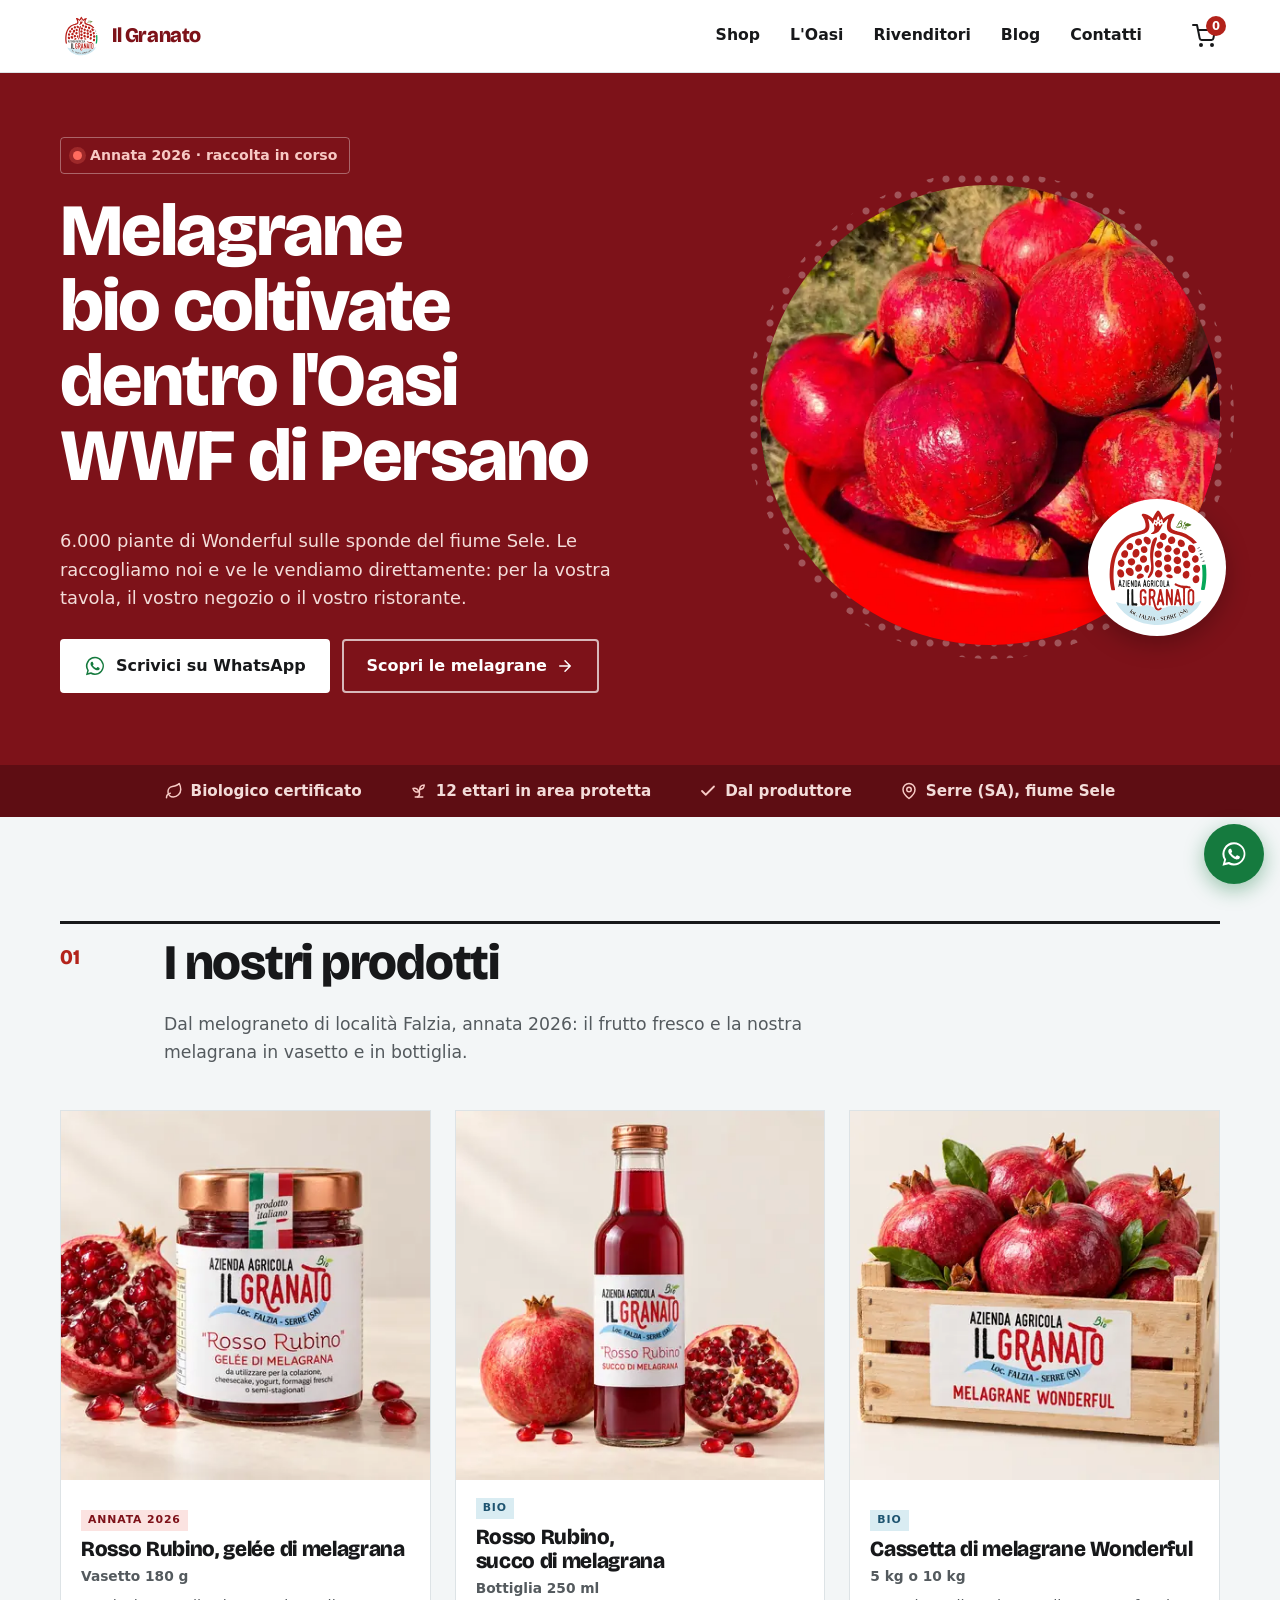
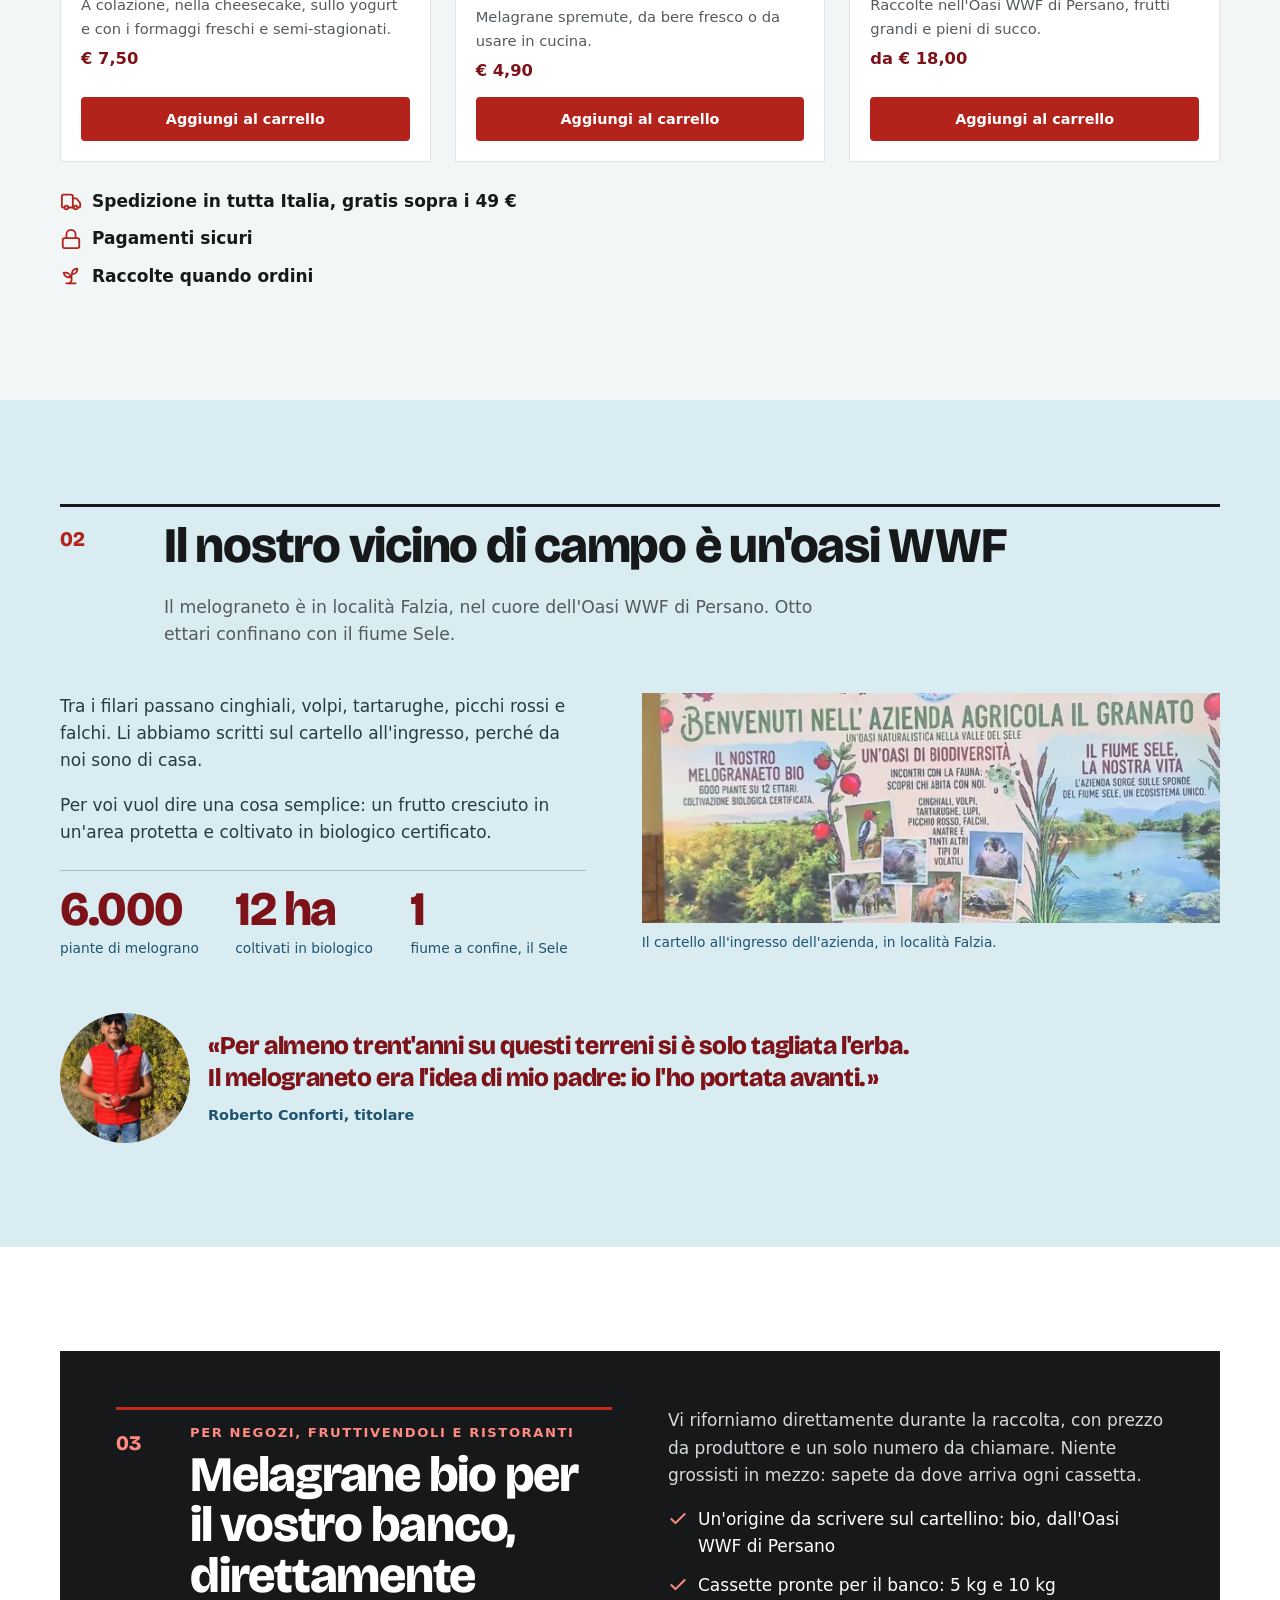
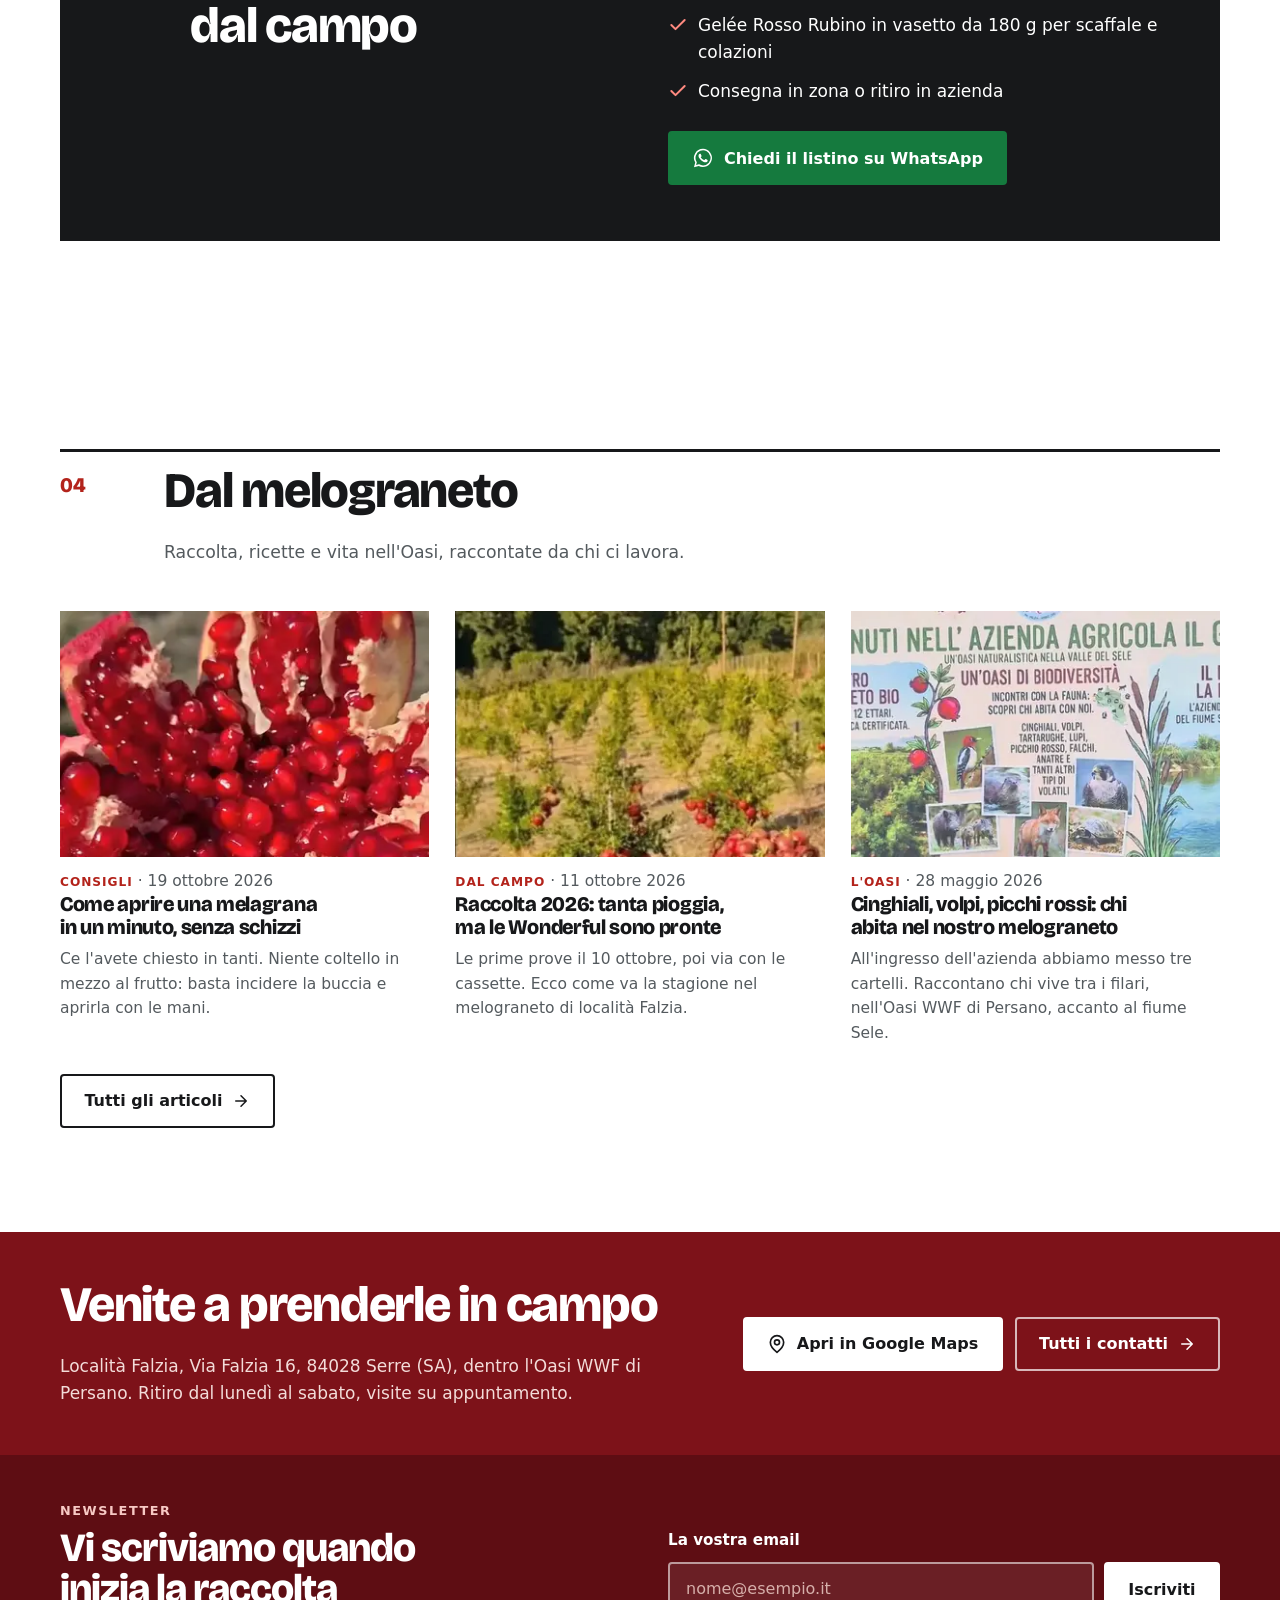
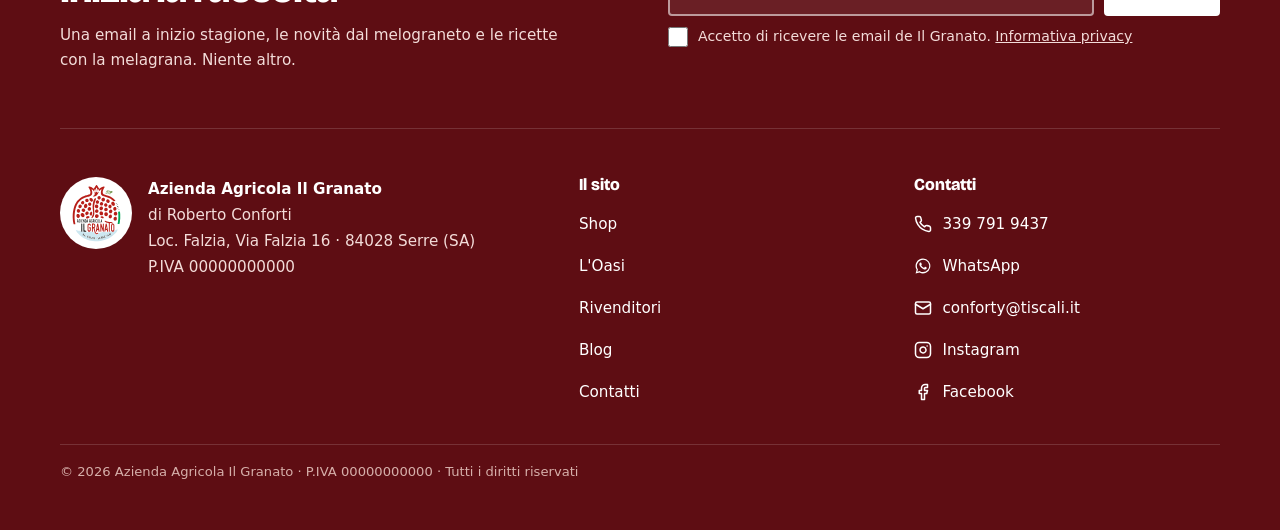
==== commit ad63edae: "Menu mobile senza scorrimento e contatti in basso, prezzi e dati definitivi, copyright nel footer Co" ====
--- a/index.html
+++ b/index.html
@@ -7,7 +7,7 @@
   <meta name="description" content="Melagrane Wonderful biologiche e gelée di melagrana Rosso Rubino, coltivate nell&#x27;Oasi WWF di Persano sulle sponde del Sele. Vendita diretta a privati, negozi e ristoranti: 339 791 9437.">
   <!-- BOZZA: rimuovere noindex alla messa online -->
   <meta name="robots" content="noindex, nofollow">
-  <!-- Dominio DA CONFERMARE (il vecchio aziendaagricolailgranato.com è scaduto) -->
+  <!-- Dominio definitivo da scegliere (il vecchio aziendaagricolailgranato.com è scaduto) -->
   <link rel="canonical" href="https://fraspin02.github.io/il-granato-bozza/">
   <meta name="theme-color" content="#7D1219">
   <meta property="og:type" content="website">
@@ -21,7 +21,7 @@
   <link rel="icon" href="img/logo.svg" type="image/svg+xml">
   <link rel="preload" as="image" type="image/webp" fetchpriority="high" imagesrcset="img/tondo-400.webp 400w, img/tondo-600.webp 600w, img/tondo-800.webp 800w" imagesizes="(min-width: 960px) 460px, 78vw">
   <link rel="preload" href="fonts/bricolage-800.woff2" as="font" type="font/woff2" crossorigin>
-  <style id="css">@font-face { font-family: "Bricolage"; src: url(fonts/bricolage-800.woff2) format("woff2"); font-weight: 800; font-display: swap; }:root {--granato: #7D1219;--granato-2: #5E0D13;--rosso: #C42A21;--rosso-2: #B3231B;--rosa: #F7C9C4;--sele: #D9ECF2;--sele-2: #1E5470;--bianco: #FFFFFF;--grigio-0: #F3F6F7;--linea: #DDE3E6;--ink: #17181A;--ink-2: #545A5E;--wa: #157A3E;--display: "Bricolage", "Arial Black", system-ui, sans-serif;--sans: system-ui, -apple-system, "Segoe UI", Roboto, "Helvetica Neue", Arial, sans-serif;}*, *::before, *::after { box-sizing: border-box; }html { -webkit-text-size-adjust: 100%; scroll-behavior: smooth; scroll-padding-top: 72px; }body { margin: 0; background: var(--bianco); color: var(--ink); font: 400 1.0625rem/1.6 var(--sans); }img { display: block; max-width: 100%; height: auto; }a { color: inherit; }svg { flex-shrink: 0; }h1, h2, h3 { font-family: var(--display); font-weight: 800; line-height: 1.02; letter-spacing: -.025em; margin: 0 0 .45em; text-wrap: balance; }h1 { font-size: clamp(2.5rem, 10.5vw, 4.6rem); }h2 { font-size: clamp(1.9rem, 7vw, 3.1rem); }h3 { font-size: 1.35rem; letter-spacing: -.015em; line-height: 1.1; }p { margin: 0 0 1em; }.wrap { width: min(100% - 32px, 1160px); margin-inline: auto; }.wrap--narrow { width: min(100% - 32px, 760px); }.sr { position: absolute; width: 1px; height: 1px; overflow: hidden; clip: rect(0 0 0 0); white-space: nowrap; }.skip { position: absolute; left: -999px; top: 8px; z-index: 60; background: var(--ink); color: #fff; padding: 8px 14px; }.skip:focus { left: 8px; }:focus-visible { outline: 3px solid var(--rosso); outline-offset: 3px; }.tbc { background: #FFF1C2; color: #6B4A00; border: 1px dashed #B88A00; border-radius: 4px; padding: 0 .35em; font: 600 .72em/1.6 var(--sans); letter-spacing: .03em; white-space: nowrap; vertical-align: .1em; }.tbc--dark { background: rgb(255 241 194 / .14); color: #FFE7A3; border-color: #E0B94A; }.btn { display: inline-flex; align-items: center; justify-content: center; gap: .6em; min-height: 54px; padding: .85em 1.4em; border: 2px solid var(--rosso-2); border-radius: 4px; background: var(--rosso-2); color: #fff; font: 700 1rem/1.2 var(--sans); text-decoration: none; cursor: pointer; transition: background-color .2s, color .2s, border-color .2s, transform .15s; }.btn:hover { background: var(--granato); border-color: var(--granato); }.btn:active { transform: translateY(1px); }.btn--wa { background: var(--wa); border-color: var(--wa); }.btn--wa:hover { background: #0F5F30; border-color: #0F5F30; }.btn--light { background: #fff; border-color: #fff; color: var(--ink); }.btn--light:hover { background: var(--rosa); border-color: var(--rosa); color: var(--ink); }.btn--light .ico-wa { color: var(--wa); }.btn--line { background: transparent; border-color: rgb(255 255 255 / .7); color: #fff; }.btn--line:hover { background: #fff; color: var(--granato); border-color: #fff; }.btn--line-dark { background: transparent; border-color: var(--ink); color: var(--ink); margin-top: 28px; }.btn--line-dark:hover { background: var(--ink); color: #fff; border-color: var(--ink); }.btn--sm { min-height: 44px; padding: .55em .8em; font-size: .9rem; width: 100%; }.cta-row { display: flex; flex-wrap: wrap; gap: 12px; }.link { display: inline-flex; align-items: center; gap: .4em; font-weight: 700; color: var(--rosso-2); text-underline-offset: 4px; }.top { position: sticky; top: 0; z-index: 30; background: rgb(255 255 255 / .96); backdrop-filter: blur(8px); border-bottom: 1px solid var(--linea); }.top__in { display: grid; grid-template-columns: 48px 1fr 48px; align-items: center; min-height: 64px; }.burger { display: grid; place-items: center; width: 48px; height: 48px; margin-left: -10px; border: 0; background: none; color: var(--ink); cursor: pointer; border-radius: 4px; }.burger:hover { background: var(--grigio-0); }.brand { justify-self: center; display: flex; align-items: center; gap: 10px; text-decoration: none; }.brand span { font: 800 1.3rem/1 var(--display); letter-spacing: -.02em; color: var(--granato); }.nav { display: none; }.cart { justify-self: end; position: relative; display: grid; place-items: center; width: 48px; height: 48px; margin-right: -8px; color: var(--ink); border-radius: 4px; }.cart:hover { background: var(--grigio-0); }.cart__n { position: absolute; top: 4px; right: 2px; min-width: 20px; height: 20px; padding: 0 5px; border-radius: 10px; background: var(--rosso-2); color: #fff; font: 700 .72rem/20px var(--sans); text-align: center; }.cart.bump .cart__n { animation: bump .35s ease; }@keyframes bump { 50% { transform: scale(1.35); } }.drawer { width: 100%; max-width: none; height: 100%; max-height: none; margin: 0; padding: 0; border: 0; background: var(--granato); color: #fff; }.drawer::backdrop { background: rgb(23 24 26 / .5); }.drawer[open] { animation: drawer-in .28s cubic-bezier(.2,.8,.2,1); }@keyframes drawer-in { from { opacity: 0; transform: translateX(-24px); } }.drawer__in { min-height: 100%; display: flex; flex-direction: column; padding: 16px 20px calc(24px + env(safe-area-inset-bottom)); }.drawer__head { display: flex; align-items: center; justify-content: space-between; }.drawer__head img { background: #fff; border-radius: 50%; padding: 4px; }.drawer__x { display: grid; place-items: center; width: 52px; height: 52px; border: 2px solid rgb(255 255 255 / .35); border-radius: 50%; background: none; color: #fff; cursor: pointer; }.drawer__x:hover { background: rgb(255 255 255 / .12); }.drawer__list { list-style: none; margin: 28px 0; padding: 0; flex: 1; }.drawer__list a { display: flex; align-items: baseline; gap: 14px; padding: 12px 0; border-bottom: 1px solid rgb(255 255 255 / .16); text-decoration: none; font: 800 clamp(1.9rem, 9vw, 2.8rem)/1.1 var(--display); letter-spacing: -.02em; }.drawer__list a:hover { color: var(--rosa); }.drawer__n { font: 600 .8rem/1 var(--sans); letter-spacing: .1em; color: var(--rosa); min-width: 22px; }.drawer__foot { display: grid; gap: 14px; }.drawer__foot .btn { width: 100%; }.drawer__foot p { margin: 0; color: var(--rosa); font-size: .95rem; text-align: center; }.drawer__foot a { color: #fff; font-weight: 700; }body:has(.drawer[open]) { overflow: hidden; }.hero { background: var(--granato); color: #fff; overflow: hidden; }.hero__in { display: grid; gap: 32px; padding: 32px 0 40px; }.chip { display: inline-flex; align-items: center; gap: 8px; margin-bottom: 20px; padding: 6px 12px; border: 1px solid rgb(255 255 255 / .35); border-radius: 4px; font-size: .88rem; font-weight: 600; color: var(--rosa); }.dot { width: 9px; height: 9px; border-radius: 50%; background: #FF6B5E; box-shadow: 0 0 0 4px rgb(255 107 94 / .25); }.hero h1 { color: #fff; }.hero .lead { color: #F3DCD9; font-size: 1.12rem; max-width: 34em; margin-bottom: 26px; }.hero__pic { position: relative; margin: 0 auto; width: min(78vw, 460px); }.hero__pic::before { content: ""; position: absolute; inset: -14px; border-radius: 50%; background: radial-gradient(circle, rgb(255 255 255 / .28) 0 3px, transparent 4px) 0 0 / 16px 16px;-webkit-mask: radial-gradient(circle, transparent 66%, #000 67%); mask: radial-gradient(circle, transparent 66%, #000 67%); }.hero__tondo { position: relative; width: 100%; aspect-ratio: 1; object-fit: cover; border-radius: 50%; }.hero__logo { position: absolute; right: -6px; bottom: 2%; width: 30%; background: #fff; border-radius: 50%; padding: 6px; box-shadow: 0 8px 24px rgb(0 0 0 / .25); }.ticker { list-style: none; margin: 0; padding: 14px 16px; display: grid; grid-template-columns: 1fr 1fr; gap: 10px 16px; background: var(--granato-2); color: #F3DCD9; font-size: .88rem; font-weight: 600; }.ticker li { display: flex; align-items: center; gap: 8px; }.ticker svg { color: var(--rosa); }.sec { padding: 64px 0; }.sec--sele { background: var(--sele); }.sec--grey { background: var(--grigio-0); }.sec__head { display: grid; grid-template-columns: auto 1fr; gap: 14px; align-items: start; margin-bottom: 30px; border-top: 3px solid var(--ink); padding-top: 14px; }.num { font: 800 1rem/1 var(--display); color: var(--rosso-2); margin: .45em 0 0; }.sec__lead { color: var(--ink-2); font-size: 1.08rem; max-width: 38em; margin: 0; }.kicker { font: 700 .82rem/1.3 var(--sans); letter-spacing: .12em; text-transform: uppercase; color: var(--rosso-2); margin-bottom: 8px; }.oasi { display: grid; gap: 26px; }.oasi__txt p { color: #2B3A40; }.stats { display: grid; grid-template-columns: repeat(3, 1fr); margin: 24px 0 0; border-top: 1px solid rgb(30 84 112 / .3); }.stats div { padding: 14px 8px 0 0; }.stats dt { font: 800 clamp(1.8rem, 8.5vw, 3rem)/1 var(--display); color: var(--granato); letter-spacing: -.03em; }.stats dd { margin: 6px 0 0; font-size: .86rem; color: var(--sele-2); line-height: 1.35; }.cartello { margin: 0; }.cartello img { width: 100%; }.cartello figcaption { margin-top: 8px; font-size: .86rem; color: var(--sele-2); }.quote { margin: 36px 0 0; display: grid; grid-template-columns: 92px 1fr; gap: 18px; align-items: center; }.quote img { width: 92px; height: 92px; object-fit: cover; object-position: top; border-radius: 50%; }.quote blockquote { margin: 0; }.quote p { font: 800 clamp(1.15rem, 4.6vw, 1.6rem)/1.25 var(--display); letter-spacing: -.015em; color: var(--granato); margin-bottom: .4em; }.quote footer { font-size: .9rem; color: var(--sele-2); font-weight: 600; }.b2b { background: var(--ink); color: #fff; padding: 24px 20px 28px; }.b2b .sec__head { border-top-color: var(--rosso); }.b2b .num, .b2b .kicker { color: #FF8A80; }.b2b h2 { color: #fff; }.b2b__body > p { color: #D5D9DB; }.ticks { list-style: none; padding: 0; margin: 0 0 26px; display: grid; gap: 12px; }.ticks li { display: flex; gap: 10px; align-items: flex-start; }.ticks svg { color: #FF8A80; margin-top: 3px; }.grid-shop { display: grid; gap: 14px; }.pcard { position: relative; background: #fff; border: 1px solid var(--linea); display: grid; grid-template-columns: 42% 1fr; }.pcard__img { position: relative; display: block; aspect-ratio: 1; overflow: hidden; background: #EFE9E3; }.pcard__img img { width: 100%; height: 100%; object-fit: cover; transition: transform .5s ease; }@media (max-width: 599px) { .pcard__img { aspect-ratio: auto; min-height: 100%; } .pcard__img img { position: absolute; inset: 0; } }.pcard:hover .pcard__img img { transform: scale(1.04); }.pcard__note { position: absolute; left: 6px; bottom: 6px; padding: 2px 6px; background: rgb(255 255 255 / .8); color: var(--ink-2); font-size: .66rem; letter-spacing: .02em; }.pcard__b { padding: 12px 14px; display: flex; flex-direction: column; gap: 4px; }.pcard h3 { font-size: 1.1rem; line-height: 1.12; margin: 2px 0 0; }.pcard h3 a { text-decoration: none; }.pcard h3 a::after { content: ""; position: absolute; inset: 0; }.pcard h3 a:hover { color: var(--rosso-2); }.fmt { font-size: .86rem; font-weight: 700; color: var(--ink-2); margin: 0; }.pdesc { display: none; font-size: .92rem; color: var(--ink-2); margin: 2px 0 0; }.price { font: 700 1.02rem/1.4 var(--sans); color: var(--granato); margin: 4px 0 10px; }.pcard .btn { position: relative; z-index: 1; margin-top: auto; }.tag { align-self: flex-start; font: 700 .68rem/1 var(--sans); letter-spacing: .08em; text-transform: uppercase; padding: 5px 7px; background: var(--sele); color: var(--sele-2); }.tag--new { background: #FBE3E1; color: var(--granato); }.tag--tbc { background: #FFF1C2; color: #6B4A00; }.assure { list-style: none; padding: 0; margin: 26px 0 6px; display: grid; gap: 10px; }.assure li { display: flex; align-items: center; gap: 10px; font-weight: 600; }.assure svg { color: var(--rosso-2); }.assure__note { font-size: .86rem; margin: 0; }.posts { display: grid; gap: 26px; }.post { display: grid; gap: 12px; align-content: start; }.post__img { display: block; aspect-ratio: 3 / 2; overflow: hidden; background: var(--grigio-0); }.post__img img { width: 100%; height: 100%; object-fit: cover; transition: transform .4s ease; }.post:hover .post__img img { transform: scale(1.04); }.post__meta { font-size: .84rem; color: var(--ink-2); margin: 0 0 6px; }.post__meta span { font-weight: 700; color: var(--rosso-2); text-transform: uppercase; letter-spacing: .08em; font-size: .76rem; }.post h3 { font-size: 1.3rem; margin-bottom: .35em; }.post h3 a { text-decoration: none; }.post h3 a:hover { color: var(--rosso-2); }.post p { color: var(--ink-2); font-size: .97rem; margin: 0; }@media (max-width: 599px) {.posts:not(.posts--all) .post { grid-template-columns: 112px 1fr; gap: 14px; }.posts:not(.posts--all) .post__img { width: 112px; height: 112px; aspect-ratio: auto; }.posts:not(.posts--all) .post h3 { font-size: 1.1rem; }.posts:not(.posts--all) .post p:last-child { display: none; }}.visit { background: var(--granato); color: #fff; padding: 48px 0; }.visit__in { display: grid; gap: 22px; }.visit h2 { color: #fff; }.visit p { color: #F3DCD9; margin: 0; }.pagehead { background: var(--granato); color: #fff; padding: 28px 0 40px; }.pagehead h1 { color: #fff; }.pagehead .lead { color: #F3DCD9; font-size: 1.12rem; max-width: 36em; margin: 0; }.crumbs { font-size: .88rem; color: var(--ink-2); margin-bottom: 18px; }.crumbs a { text-underline-offset: 3px; }.crumbs--light { color: var(--rosa); }.article__head { background: var(--granato); color: #fff; padding: 26px 0 36px; }.article__head h1 { color: #fff; font-size: clamp(2.1rem, 8.5vw, 3.6rem); margin: 0; }.post__meta--light { color: #F3DCD9; }.post__meta--light span { color: var(--rosa); }.article__img { width: 100%; aspect-ratio: 16 / 9; margin: 24px 0; object-fit: cover; }.prose { font-size: 1.1rem; line-height: 1.7; }.prose h2 { font-size: 1.6rem; margin: 1.4em 0 .4em; }.prose ol, .prose ul { padding-left: 1.2em; }.prose li { margin-bottom: .6em; }.article__src { font-size: .9rem; color: var(--ink-2); }.article__cta { margin: 32px 0 0; padding: 20px; border-left: 4px solid var(--rosso-2); background: var(--grigio-0); display: grid; gap: 14px; }.article__cta p { margin: 0; }.h-more { font-size: 1.8rem; border-top: 3px solid var(--ink); padding-top: 14px; }.contact { display: grid; gap: 32px; }.contact__cards { display: grid; gap: 10px; align-content: start; }.ccard { display: flex; gap: 14px; align-items: flex-start; padding: 18px; border: 1px solid var(--linea); text-decoration: none; transition: border-color .2s, background-color .2s; }.ccard:hover { border-color: var(--rosso-2); background: #FFF8F7; }.ccard svg { color: var(--rosso-2); margin-top: 2px; }.ccard span { display: grid; gap: 2px; font-size: 1.02rem; }.ccard b { font: 800 1.15rem/1.1 var(--display); letter-spacing: -.01em; }.ccard small { color: var(--ink-2); font-size: .88rem; }.ccard--wa { background: var(--wa); border-color: var(--wa); color: #fff; }.ccard--wa svg, .ccard--wa small { color: #DDF2E4; }.ccard--wa:hover { background: #0F5F30; border-color: #0F5F30; }.form { display: grid; gap: 8px; padding: 22px 20px; background: var(--grigio-0); align-content: start; }.form h2 { font-size: 1.7rem; margin: 0; }.form__hint { color: var(--ink-2); font-size: .95rem; }.form > label { font-weight: 700; margin-top: 6px; }.form input:not([type=radio]), .form textarea { width: 100%; min-height: 50px; padding: 12px 14px; border: 1.5px solid #8E999F; border-radius: 4px; font: 1rem/1.4 var(--sans); background: #fff; color: var(--ink); }.form input:focus, .form textarea:focus { outline: 3px solid var(--rosso); outline-offset: 1px; border-color: var(--ink); }.form .opts { margin: 8px 0 0; }.form .btn { margin-top: 12px; }.hours { display: grid; gap: 24px; align-items: center; }.hours img { width: 100%; }.specs__dl { margin: 0; }.specs__dl div { display: grid; grid-template-columns: 150px 1fr; gap: 10px; padding: 12px 0; border-bottom: 1px solid rgb(30 84 112 / .25); }.specs__dl dt { font-weight: 700; }.specs__dl dd { margin: 0; }.pdp { padding: 16px 0 64px; }.pdp__top { display: grid; gap: 24px; }.gallery { margin-inline: -16px; }.gallery { position: relative; }.gallery__main { width: 100%; aspect-ratio: 1; object-fit: cover; background: #EFE9E3; }.gallery__note { position: absolute; left: 24px; top: 8px; margin: 0; padding: 2px 8px; background: rgb(255 255 255 / .8); color: var(--ink-2); font-size: .72rem; }.thumbs { display: grid; grid-template-columns: repeat(4, 1fr); gap: 8px; margin: 8px 16px 0; }.thumbs button { padding: 0; border: 2px solid transparent; overflow: hidden; background: none; cursor: pointer; aspect-ratio: 1; }.thumbs button[aria-pressed="true"] { border-color: var(--rosso-2); }.thumbs img { width: 100%; height: 100%; object-fit: cover; }.buy h1 { font-size: clamp(2.1rem, 8vw, 3rem); margin-top: 12px; }.buy__sub { color: var(--ink-2); font-size: 1.08rem; }.buy__price { font: 700 1.5rem/1.3 var(--sans); color: var(--granato); }.buy__price small { font-size: .9rem; font-weight: 500; color: var(--ink-2); }.opts { border: 0; padding: 0; margin: 0 0 18px; display: flex; flex-wrap: wrap; gap: 8px; }.opts legend { font-weight: 700; margin-bottom: 8px; padding: 0; }.opts input { position: absolute; opacity: 0; width: 1px; height: 1px; }.opts span { display: inline-flex; align-items: center; min-height: 48px; padding: 0 20px; border: 2px solid var(--linea); border-radius: 4px; background: #fff; font-weight: 700; cursor: pointer; }.opts input:checked + span { border-color: var(--rosso-2); color: var(--granato); background: #FFF3F2; }.opts input:focus-visible + span { outline: 3px solid var(--rosso); outline-offset: 2px; }.opts--sm span { min-height: 44px; padding: 0 14px; font-size: .95rem; }.qty { margin-bottom: 18px; }.qty label { display: block; font-weight: 700; margin-bottom: 8px; }.qty__ctl { display: inline-flex; border: 2px solid var(--linea); border-radius: 4px; overflow: hidden; }.qty__ctl button { width: 48px; height: 48px; border: 0; background: #fff; font-size: 1.4rem; cursor: pointer; color: var(--ink); }.qty__ctl button:hover { background: var(--grigio-0); }.qty__ctl input { width: 52px; border: 0; text-align: center; font: 700 1.05rem var(--sans); color: var(--ink); -moz-appearance: textfield; }.qty__ctl input::-webkit-inner-spin-button { -webkit-appearance: none; }.buy__bar { position: fixed; left: 0; right: 0; bottom: 0; z-index: 25; display: flex; align-items: center; gap: 12px; justify-content: space-between; padding: 10px 16px calc(10px + env(safe-area-inset-bottom)); background: #fff; border-top: 1px solid var(--linea); box-shadow: 0 -6px 20px rgb(23 24 26 / .08); }.buy__bar-price { margin: 0; font: 700 1rem/1.25 var(--sans); color: var(--granato); display: flex; flex-direction: column; }.buy__bar-price small { font-size: .8rem; font-weight: 500; color: var(--ink-2); }.buy__bar .btn { flex: 1; max-width: 250px; }.buy__assure { list-style: none; padding: 0; margin: 4px 0 18px; display: grid; gap: 10px; font-size: .95rem; }.buy__assure li { display: flex; align-items: center; gap: 10px; flex-wrap: wrap; }.buy__assure svg { color: var(--rosso-2); }.ask { display: flex; gap: 12px; align-items: center; padding: 14px 16px; background: #E7F3EA; color: #0F4A26; text-decoration: none; }.ask svg { color: var(--wa); }.ask:hover { background: #D8ECDE; }.pdp__body { display: grid; gap: 28px; margin-top: 44px; }.desc h2, .specs h2 { font-size: 1.45rem; margin: 1.2em 0 .4em; }.desc h2:first-child, .specs h2:first-child { margin-top: 0; }.desc p, .specs p { color: var(--ink-2); }.specs { background: var(--grigio-0); padding: 20px; }.specs dl { margin: 0; }.specs dl div { display: grid; grid-template-columns: 110px 1fr; gap: 10px; padding: 10px 0; border-bottom: 1px solid var(--linea); }.specs dt { font-weight: 700; }.specs dd { margin: 0; color: var(--ink-2); }.related { margin-top: 56px; }.related h2 { font-size: 1.8rem; border-top: 3px solid var(--ink); padding-top: 14px; }.has-bar .foot { padding-bottom: 110px; }.has-bar .toast { bottom: 96px; }.news { display: grid; gap: 20px; padding: 0 0 40px; margin-bottom: 40px; border-bottom: 1px solid rgb(255 255 255 / .15); }.news__k { font: 700 .8rem/1.3 var(--sans); letter-spacing: .12em; text-transform: uppercase; color: var(--rosa); margin-bottom: 8px; }.news h2 { color: #fff; font-size: clamp(1.7rem, 6.5vw, 2.5rem); margin-bottom: .35em; }.news__txt p:last-child { margin: 0; color: #F3DCD9; max-width: 34em; }.news__form { display: grid; gap: 10px; align-content: start; }.news__form > label:first-child { font-weight: 700; color: #fff; }.news__row { display: grid; gap: 10px; }.news__row input { width: 100%; min-height: 54px; padding: 12px 16px; border: 2px solid rgb(255 255 255 / .55); border-radius: 4px; background: rgb(255 255 255 / .08); color: #fff; font: 1rem/1.4 var(--sans); }.news__row input::placeholder { color: #D6AFAA; }.news__row input:focus { outline: 3px solid var(--rosa); outline-offset: 1px; border-color: #fff; }.news__ok { display: flex; gap: 10px; align-items: flex-start; font-size: .88rem; color: #F3DCD9; line-height: 1.45; }.news__ok input { width: 20px; height: 20px; margin: 1px 0 0; accent-color: var(--rosa); flex-shrink: 0; }.foot { background: var(--granato-2); color: #F3DCD9; padding: 48px 0 110px; font-size: .95rem; }.foot__grid { display: grid; gap: 30px; }.foot__brand { display: flex; gap: 16px; align-items: flex-start; }.foot__brand img { background: #fff; border-radius: 50%; padding: 5px; width: 72px; height: 72px; }.foot__brand b { color: #fff; }.foot__brand p { margin: 0; line-height: 1.7; }.foot__col { display: grid; gap: 2px; align-content: start; }.foot__t { font: 800 1.05rem/1 var(--display); color: #fff; margin: 0 0 8px; }.foot__col a { display: inline-flex; align-items: center; gap: 10px; min-height: 40px; text-decoration: none; color: #fff; }.foot__col a:hover { color: var(--rosa); }.foot__note { font-size: .82rem; color: #D6AFAA; margin: 32px 0 0; padding-top: 16px; border-top: 1px solid rgb(255 255 255 / .15); }.fab { position: fixed; right: 16px; bottom: 16px; z-index: 20; width: 60px; height: 60px; border-radius: 50%; display: grid; place-items: center; background: var(--wa); color: #fff; box-shadow: 0 6px 20px rgb(21 122 62 / .4); transition: transform .2s; }.fab:hover { transform: scale(1.06); }.toast { position: fixed; left: 50%; bottom: 88px; transform: translateX(-50%); z-index: 40; background: var(--ink); color: #fff; padding: 12px 18px; font-weight: 600; font-size: .95rem; max-width: calc(100vw - 32px); }@media (min-width: 600px) {.grid-shop { grid-template-columns: repeat(3, 1fr); gap: 14px; }.pcard { grid-template-columns: 1fr; }.pdesc { display: block; }.posts { grid-template-columns: repeat(3, 1fr); }.posts--all { grid-template-columns: repeat(2, 1fr); gap: 36px 24px; }.quote { grid-template-columns: 130px 1fr; }.quote img { width: 130px; height: 130px; }.b2b { padding: 36px; }}@media (min-width: 960px) {.top__in { grid-template-columns: auto 1fr auto; gap: 24px; min-height: 72px; }.burger { display: none; }.brand { justify-self: start; }.nav { display: flex; gap: 2px; justify-self: end; }.nav a { padding: 10px 14px; text-decoration: none; font-weight: 600; font-size: .98rem; border-bottom: 2px solid transparent; }.nav a:hover, .nav a[aria-current] { border-bottom-color: var(--rosso-2); }.hero__in { grid-template-columns: 1.15fr 1fr; align-items: center; gap: 56px; padding: 64px 0 72px; }.hero__pic { width: 460px; margin-right: 0; }.ticker { display: flex; justify-content: center; gap: 48px; font-size: .95rem; }.sec { padding: 104px 0; }.sec__head { grid-template-columns: 90px 1fr; margin-bottom: 44px; }.num { font-size: 1.3rem; }.oasi { grid-template-columns: 1fr 1.1fr; gap: 56px; align-items: start; }.quote { max-width: 860px; margin-top: 56px; }.b2b { display: grid; grid-template-columns: 1fr 1fr; gap: 56px; padding: 56px; }.b2b .sec__head { margin: 0; grid-template-columns: 60px 1fr; }.grid-shop { gap: 24px; }.posts--all { grid-template-columns: repeat(3, 1fr); }.pcard__b { padding: 18px 20px 20px; }.pcard h3 { font-size: 1.35rem; }.gallery__note { left: 8px; }.visit__in { grid-template-columns: 1.3fr 1fr; align-items: center; }.visit .cta-row { justify-content: flex-end; }.contact { grid-template-columns: 1fr 1fr; gap: 48px; }.hours { grid-template-columns: 1.2fr 1fr; gap: 56px; }.pdp { padding-top: 28px; }.pdp__top { grid-template-columns: 540px 1fr; gap: 56px; align-items: start; }.gallery { margin: 0; }.thumbs { margin: 8px 0 0; }.buy { position: sticky; top: 96px; }.buy__bar { position: static; padding: 0; background: none; border: 0; box-shadow: none; margin-bottom: 18px; }.buy__bar-price { display: none; }.buy__bar .btn { max-width: none; }.has-bar .foot { padding-bottom: 48px; }.has-bar .toast { bottom: 24px; }.pdp__body { grid-template-columns: 1.4fr 1fr; gap: 56px; align-items: start; }.foot { padding-bottom: 48px; }.foot__grid { grid-template-columns: 1.6fr 1fr 1fr; }.news { grid-template-columns: 1fr 1fr; gap: 56px; align-items: center; padding-bottom: 56px; margin-bottom: 48px; }.news__row { grid-template-columns: 1fr auto; }}@media (prefers-reduced-motion: reduce) {html { scroll-behavior: auto; }*, *::before, *::after { transition: none !important; animation: none !important; }}</style>
+  <style id="css">@font-face { font-family: "Bricolage"; src: url(fonts/bricolage-800.woff2) format("woff2"); font-weight: 800; font-display: swap; }:root {--granato: #7D1219;--granato-2: #5E0D13;--rosso: #C42A21;--rosso-2: #B3231B;--rosa: #F7C9C4;--sele: #D9ECF2;--sele-2: #1E5470;--bianco: #FFFFFF;--grigio-0: #F3F6F7;--linea: #DDE3E6;--ink: #17181A;--ink-2: #545A5E;--wa: #157A3E;--display: "Bricolage", "Arial Black", system-ui, sans-serif;--sans: system-ui, -apple-system, "Segoe UI", Roboto, "Helvetica Neue", Arial, sans-serif;}*, *::before, *::after { box-sizing: border-box; }html { -webkit-text-size-adjust: 100%; scroll-behavior: smooth; scroll-padding-top: 72px; }body { margin: 0; background: var(--bianco); color: var(--ink); font: 400 1.0625rem/1.6 var(--sans); }img { display: block; max-width: 100%; height: auto; }a { color: inherit; }svg { flex-shrink: 0; }h1, h2, h3 { font-family: var(--display); font-weight: 800; line-height: 1.02; letter-spacing: -.025em; margin: 0 0 .45em; text-wrap: balance; }h1 { font-size: clamp(2.5rem, 10.5vw, 4.6rem); }h2 { font-size: clamp(1.9rem, 7vw, 3.1rem); }h3 { font-size: 1.35rem; letter-spacing: -.015em; line-height: 1.1; }p { margin: 0 0 1em; }.wrap { width: min(100% - 32px, 1160px); margin-inline: auto; }.wrap--narrow { width: min(100% - 32px, 760px); }.sr { position: absolute; width: 1px; height: 1px; overflow: hidden; clip: rect(0 0 0 0); white-space: nowrap; }.skip { position: absolute; left: -999px; top: 8px; z-index: 60; background: var(--ink); color: #fff; padding: 8px 14px; }.skip:focus { left: 8px; }:focus-visible { outline: 3px solid var(--rosso); outline-offset: 3px; }.btn { display: inline-flex; align-items: center; justify-content: center; gap: .6em; min-height: 54px; padding: .85em 1.4em; border: 2px solid var(--rosso-2); border-radius: 4px; background: var(--rosso-2); color: #fff; font: 700 1rem/1.2 var(--sans); text-decoration: none; cursor: pointer; transition: background-color .2s, color .2s, border-color .2s, transform .15s; }.btn:hover { background: var(--granato); border-color: var(--granato); }.btn:active { transform: translateY(1px); }.btn--wa { background: var(--wa); border-color: var(--wa); }.btn--wa:hover { background: #0F5F30; border-color: #0F5F30; }.btn--light { background: #fff; border-color: #fff; color: var(--ink); }.btn--light:hover { background: var(--rosa); border-color: var(--rosa); color: var(--ink); }.btn--light .ico-wa { color: var(--wa); }.btn--line { background: transparent; border-color: rgb(255 255 255 / .7); color: #fff; }.btn--line:hover { background: #fff; color: var(--granato); border-color: #fff; }.btn--line-dark { background: transparent; border-color: var(--ink); color: var(--ink); margin-top: 28px; }.btn--line-dark:hover { background: var(--ink); color: #fff; border-color: var(--ink); }.btn--sm { min-height: 44px; padding: .55em .8em; font-size: .9rem; width: 100%; }.cta-row { display: flex; flex-wrap: wrap; gap: 12px; }.link { display: inline-flex; align-items: center; gap: .4em; font-weight: 700; color: var(--rosso-2); text-underline-offset: 4px; }.top { position: sticky; top: 0; z-index: 30; background: rgb(255 255 255 / .96); backdrop-filter: blur(8px); border-bottom: 1px solid var(--linea); }.top__in { display: grid; grid-template-columns: 48px 1fr 48px; align-items: center; min-height: 64px; }.burger { display: grid; place-items: center; width: 48px; height: 48px; margin-left: -10px; border: 0; background: none; color: var(--ink); cursor: pointer; border-radius: 4px; }.burger:hover { background: var(--grigio-0); }.brand { justify-self: center; display: flex; align-items: center; gap: 10px; text-decoration: none; }.brand span { font: 800 1.3rem/1 var(--display); letter-spacing: -.02em; color: var(--granato); }.nav { display: none; }.cart { justify-self: end; position: relative; display: grid; place-items: center; width: 48px; height: 48px; margin-right: -8px; color: var(--ink); border-radius: 4px; }.cart:hover { background: var(--grigio-0); }.cart__n { position: absolute; top: 4px; right: 2px; min-width: 20px; height: 20px; padding: 0 5px; border-radius: 10px; background: var(--rosso-2); color: #fff; font: 700 .72rem/20px var(--sans); text-align: center; }.cart.bump .cart__n { animation: bump .35s ease; }@keyframes bump { 50% { transform: scale(1.35); } }.drawer { position: fixed; inset: 0; width: 100vw; max-width: none; height: 100vh; height: 100dvh; max-height: none; margin: 0; padding: 0; border: 0; overflow-y: auto; overscroll-behavior: contain; background: var(--granato); color: #fff; }.drawer::backdrop { background: rgb(23 24 26 / .5); }.drawer[open] { animation: drawer-in .28s cubic-bezier(.2,.8,.2,1); }@keyframes drawer-in { from { opacity: 0; transform: translateX(-24px); } }.drawer__in { min-height: 100vh; min-height: 100dvh; display: flex; flex-direction: column; padding: 16px 20px calc(24px + env(safe-area-inset-bottom)); }.drawer__head { display: flex; align-items: center; justify-content: space-between; }.drawer__head img { background: #fff; border-radius: 50%; padding: 4px; }.drawer__x { display: grid; place-items: center; width: 52px; height: 52px; border: 2px solid rgb(255 255 255 / .35); border-radius: 50%; background: none; color: #fff; cursor: pointer; }.drawer__x:hover { background: rgb(255 255 255 / .12); }.drawer__in > nav { flex: 1; }.drawer__list { list-style: none; margin: 28px 0; padding: 0; }.drawer__list a { display: flex; align-items: baseline; gap: 14px; padding: 12px 0; border-bottom: 1px solid rgb(255 255 255 / .16); text-decoration: none; font: 800 clamp(1.9rem, 9vw, 2.8rem)/1.1 var(--display); letter-spacing: -.02em; }.drawer__list a:hover { color: var(--rosa); }.drawer__n { font: 600 .8rem/1 var(--sans); letter-spacing: .1em; color: var(--rosa); min-width: 22px; }.drawer__foot { display: grid; gap: 12px; padding-top: 18px; border-top: 1px solid rgb(255 255 255 / .16); font-size: 1rem; }.drawer__foot a, .drawer__foot p { display: flex; align-items: center; gap: 10px; margin: 0; color: #fff; }.drawer__foot a { font-weight: 700; text-decoration: none; min-height: 44px; }.drawer__foot p { color: #F3DCD9; }.drawer__foot svg { color: var(--rosa); }html.menu-aperto, html.menu-aperto body { overflow: hidden; }.hero { background: var(--granato); color: #fff; overflow: hidden; }.hero__in { display: grid; gap: 32px; padding: 32px 0 40px; }.chip { display: inline-flex; align-items: center; gap: 8px; margin-bottom: 20px; padding: 6px 12px; border: 1px solid rgb(255 255 255 / .35); border-radius: 4px; font-size: .88rem; font-weight: 600; color: var(--rosa); }.dot { width: 9px; height: 9px; border-radius: 50%; background: #FF6B5E; box-shadow: 0 0 0 4px rgb(255 107 94 / .25); }.hero h1 { color: #fff; }.hero .lead { color: #F3DCD9; font-size: 1.12rem; max-width: 34em; margin-bottom: 26px; }.hero__pic { position: relative; margin: 0 auto; width: min(78vw, 460px); }.hero__pic::before { content: ""; position: absolute; inset: -14px; border-radius: 50%; background: radial-gradient(circle, rgb(255 255 255 / .28) 0 3px, transparent 4px) 0 0 / 16px 16px;-webkit-mask: radial-gradient(circle, transparent 66%, #000 67%); mask: radial-gradient(circle, transparent 66%, #000 67%); }.hero__tondo { position: relative; width: 100%; aspect-ratio: 1; object-fit: cover; border-radius: 50%; }.hero__logo { position: absolute; right: -6px; bottom: 2%; width: 30%; background: #fff; border-radius: 50%; padding: 6px; box-shadow: 0 8px 24px rgb(0 0 0 / .25); }.ticker { list-style: none; margin: 0; padding: 14px 16px; display: grid; grid-template-columns: 1fr 1fr; gap: 10px 16px; background: var(--granato-2); color: #F3DCD9; font-size: .88rem; font-weight: 600; }.ticker li { display: flex; align-items: center; gap: 8px; }.ticker svg { color: var(--rosa); }.sec { padding: 64px 0; }.sec--sele { background: var(--sele); }.sec--grey { background: var(--grigio-0); }.sec__head { display: grid; grid-template-columns: auto 1fr; gap: 14px; align-items: start; margin-bottom: 30px; border-top: 3px solid var(--ink); padding-top: 14px; }.num { font: 800 1rem/1 var(--display); color: var(--rosso-2); margin: .45em 0 0; }.sec__lead { color: var(--ink-2); font-size: 1.08rem; max-width: 38em; margin: 0; }.kicker { font: 700 .82rem/1.3 var(--sans); letter-spacing: .12em; text-transform: uppercase; color: var(--rosso-2); margin-bottom: 8px; }.oasi { display: grid; gap: 26px; }.oasi__txt p { color: #2B3A40; }.stats { display: grid; grid-template-columns: repeat(3, 1fr); margin: 24px 0 0; border-top: 1px solid rgb(30 84 112 / .3); }.stats div { padding: 14px 8px 0 0; }.stats dt { font: 800 clamp(1.8rem, 8.5vw, 3rem)/1 var(--display); color: var(--granato); letter-spacing: -.03em; }.stats dd { margin: 6px 0 0; font-size: .86rem; color: var(--sele-2); line-height: 1.35; }.cartello { margin: 0; }.cartello img { width: 100%; }.cartello figcaption { margin-top: 8px; font-size: .86rem; color: var(--sele-2); }.quote { margin: 36px 0 0; display: grid; grid-template-columns: 92px 1fr; gap: 18px; align-items: center; }.quote img { width: 92px; height: 92px; object-fit: cover; object-position: top; border-radius: 50%; }.quote blockquote { margin: 0; }.quote p { font: 800 clamp(1.15rem, 4.6vw, 1.6rem)/1.25 var(--display); letter-spacing: -.015em; color: var(--granato); margin-bottom: .4em; }.quote footer { font-size: .9rem; color: var(--sele-2); font-weight: 600; }.b2b { background: var(--ink); color: #fff; padding: 24px 20px 28px; }.b2b .sec__head { border-top-color: var(--rosso); }.b2b .num, .b2b .kicker { color: #FF8A80; }.b2b h2 { color: #fff; }.b2b__body > p { color: #D5D9DB; }.ticks { list-style: none; padding: 0; margin: 0 0 26px; display: grid; gap: 12px; }.ticks li { display: flex; gap: 10px; align-items: flex-start; }.ticks svg { color: #FF8A80; margin-top: 3px; }.grid-shop { display: grid; gap: 14px; }.pcard { position: relative; background: #fff; border: 1px solid var(--linea); display: grid; grid-template-columns: 42% 1fr; }.pcard__img { position: relative; display: block; aspect-ratio: 1; overflow: hidden; background: #EFE9E3; }.pcard__img img { width: 100%; height: 100%; object-fit: cover; transition: transform .5s ease; }@media (max-width: 599px) { .pcard__img { aspect-ratio: auto; min-height: 100%; } .pcard__img img { position: absolute; inset: 0; } }.pcard:hover .pcard__img img { transform: scale(1.04); }.pcard__b { padding: 12px 14px; display: flex; flex-direction: column; gap: 4px; }.pcard h3 { font-size: 1.1rem; line-height: 1.12; margin: 2px 0 0; }.pcard h3 a { text-decoration: none; }.pcard h3 a::after { content: ""; position: absolute; inset: 0; }.pcard h3 a:hover { color: var(--rosso-2); }.fmt { font-size: .86rem; font-weight: 700; color: var(--ink-2); margin: 0; }.pdesc { display: none; font-size: .92rem; color: var(--ink-2); margin: 2px 0 0; }.price { font: 700 1.02rem/1.4 var(--sans); color: var(--granato); margin: 4px 0 10px; }.pcard .btn { position: relative; z-index: 1; margin-top: auto; }.tag { align-self: flex-start; font: 700 .68rem/1 var(--sans); letter-spacing: .08em; text-transform: uppercase; padding: 5px 7px; background: var(--sele); color: var(--sele-2); }.tag--new { background: #FBE3E1; color: var(--granato); }.assure { list-style: none; padding: 0; margin: 26px 0 6px; display: grid; gap: 10px; }.assure li { display: flex; align-items: center; gap: 10px; font-weight: 600; }.assure svg { color: var(--rosso-2); }.assure__note { font-size: .86rem; margin: 0; }.posts { display: grid; gap: 26px; }.post { display: grid; gap: 12px; align-content: start; }.post__img { display: block; aspect-ratio: 3 / 2; overflow: hidden; background: var(--grigio-0); }.post__img img { width: 100%; height: 100%; object-fit: cover; transition: transform .4s ease; }.post:hover .post__img img { transform: scale(1.04); }.post__meta { font-size: .84rem; color: var(--ink-2); margin: 0 0 6px; }.post__meta span { font-weight: 700; color: var(--rosso-2); text-transform: uppercase; letter-spacing: .08em; font-size: .76rem; }.post h3 { font-size: 1.3rem; margin-bottom: .35em; }.post h3 a { text-decoration: none; }.post h3 a:hover { color: var(--rosso-2); }.post p { color: var(--ink-2); font-size: .97rem; margin: 0; }@media (max-width: 599px) {.posts:not(.posts--all) .post { grid-template-columns: 112px 1fr; gap: 14px; }.posts:not(.posts--all) .post__img { width: 112px; height: 112px; aspect-ratio: auto; }.posts:not(.posts--all) .post h3 { font-size: 1.1rem; }.posts:not(.posts--all) .post p:last-child { display: none; }}.visit { background: var(--granato); color: #fff; padding: 48px 0; }.visit__in { display: grid; gap: 22px; }.visit h2 { color: #fff; }.visit p { color: #F3DCD9; margin: 0; }.pagehead { background: var(--granato); color: #fff; padding: 28px 0 40px; }.pagehead h1 { color: #fff; }.pagehead .lead { color: #F3DCD9; font-size: 1.12rem; max-width: 36em; margin: 0; }.crumbs { font-size: .88rem; color: var(--ink-2); margin-bottom: 18px; }.crumbs a { text-underline-offset: 3px; }.crumbs--light { color: var(--rosa); }.article__head { background: var(--granato); color: #fff; padding: 26px 0 36px; }.article__head h1 { color: #fff; font-size: clamp(2.1rem, 8.5vw, 3.6rem); margin: 0; }.post__meta--light { color: #F3DCD9; }.post__meta--light span { color: var(--rosa); }.article__img { width: 100%; aspect-ratio: 16 / 9; margin: 24px 0; object-fit: cover; }.prose { font-size: 1.1rem; line-height: 1.7; }.prose h2 { font-size: 1.6rem; margin: 1.4em 0 .4em; }.prose ol, .prose ul { padding-left: 1.2em; }.prose li { margin-bottom: .6em; }.article__src { font-size: .9rem; color: var(--ink-2); }.article__cta { margin: 32px 0 0; padding: 20px; border-left: 4px solid var(--rosso-2); background: var(--grigio-0); display: grid; gap: 14px; }.article__cta p { margin: 0; }.h-more { font-size: 1.8rem; border-top: 3px solid var(--ink); padding-top: 14px; }.contact { display: grid; gap: 32px; }.contact__cards { display: grid; gap: 10px; align-content: start; }.ccard { display: flex; gap: 14px; align-items: flex-start; padding: 18px; border: 1px solid var(--linea); text-decoration: none; transition: border-color .2s, background-color .2s; }.ccard:hover { border-color: var(--rosso-2); background: #FFF8F7; }.ccard svg { color: var(--rosso-2); margin-top: 2px; }.ccard span { display: grid; gap: 2px; font-size: 1.02rem; }.ccard b { font: 800 1.15rem/1.1 var(--display); letter-spacing: -.01em; }.ccard small { color: var(--ink-2); font-size: .88rem; }.ccard--wa { background: var(--wa); border-color: var(--wa); color: #fff; }.ccard--wa svg, .ccard--wa small { color: #DDF2E4; }.ccard--wa:hover { background: #0F5F30; border-color: #0F5F30; }.form { display: grid; gap: 8px; padding: 22px 20px; background: var(--grigio-0); align-content: start; }.form h2 { font-size: 1.7rem; margin: 0; }.form__hint { color: var(--ink-2); font-size: .95rem; }.form > label { font-weight: 700; margin-top: 6px; }.form input:not([type=radio]), .form textarea { width: 100%; min-height: 50px; padding: 12px 14px; border: 1.5px solid #8E999F; border-radius: 4px; font: 1rem/1.4 var(--sans); background: #fff; color: var(--ink); }.form input:focus, .form textarea:focus { outline: 3px solid var(--rosso); outline-offset: 1px; border-color: var(--ink); }.form .opts { margin: 8px 0 0; }.form .btn { margin-top: 12px; }.hours { display: grid; gap: 24px; align-items: center; }.hours img { width: 100%; }.specs__dl { margin: 0; }.specs__dl div { display: grid; grid-template-columns: 150px 1fr; gap: 10px; padding: 12px 0; border-bottom: 1px solid rgb(30 84 112 / .25); }.specs__dl dt { font-weight: 700; }.specs__dl dd { margin: 0; }.pdp { padding: 16px 0 64px; }.pdp__top { display: grid; gap: 24px; }.gallery { margin-inline: -16px; }.gallery { position: relative; }.gallery__main { width: 100%; aspect-ratio: 1; object-fit: cover; background: #EFE9E3; }.thumbs { display: grid; grid-template-columns: repeat(4, 1fr); gap: 8px; margin: 8px 16px 0; }.thumbs button { padding: 0; border: 2px solid transparent; overflow: hidden; background: none; cursor: pointer; aspect-ratio: 1; }.thumbs button[aria-pressed="true"] { border-color: var(--rosso-2); }.thumbs img { width: 100%; height: 100%; object-fit: cover; }.buy h1 { font-size: clamp(2.1rem, 8vw, 3rem); margin-top: 12px; }.buy__sub { color: var(--ink-2); font-size: 1.08rem; }.buy__price { font: 700 1.5rem/1.3 var(--sans); color: var(--granato); }.buy__price small { font-size: .9rem; font-weight: 500; color: var(--ink-2); }.opts { border: 0; padding: 0; margin: 0 0 18px; display: flex; flex-wrap: wrap; gap: 8px; }.opts legend { font-weight: 700; margin-bottom: 8px; padding: 0; }.opts input { position: absolute; opacity: 0; width: 1px; height: 1px; }.opts span { display: inline-flex; align-items: center; min-height: 48px; padding: 0 20px; border: 2px solid var(--linea); border-radius: 4px; background: #fff; font-weight: 700; cursor: pointer; }.opts input:checked + span { border-color: var(--rosso-2); color: var(--granato); background: #FFF3F2; }.opts input:focus-visible + span { outline: 3px solid var(--rosso); outline-offset: 2px; }.opts--sm span { min-height: 44px; padding: 0 14px; font-size: .95rem; }.qty { margin-bottom: 18px; }.qty label { display: block; font-weight: 700; margin-bottom: 8px; }.qty__ctl { display: inline-flex; border: 2px solid var(--linea); border-radius: 4px; overflow: hidden; }.qty__ctl button { width: 48px; height: 48px; border: 0; background: #fff; font-size: 1.4rem; cursor: pointer; color: var(--ink); }.qty__ctl button:hover { background: var(--grigio-0); }.qty__ctl input { width: 52px; border: 0; text-align: center; font: 700 1.05rem var(--sans); color: var(--ink); -moz-appearance: textfield; }.qty__ctl input::-webkit-inner-spin-button { -webkit-appearance: none; }.buy__bar { position: fixed; left: 0; right: 0; bottom: 0; z-index: 25; display: flex; align-items: center; gap: 12px; justify-content: space-between; padding: 10px 16px calc(10px + env(safe-area-inset-bottom)); background: #fff; border-top: 1px solid var(--linea); box-shadow: 0 -6px 20px rgb(23 24 26 / .08); }.buy__bar-price { margin: 0; font: 700 1rem/1.25 var(--sans); color: var(--granato); display: flex; flex-direction: column; }.buy__bar-price small { font-size: .8rem; font-weight: 500; color: var(--ink-2); }.buy__bar .btn { flex: 1; max-width: 250px; }.buy__assure { list-style: none; padding: 0; margin: 4px 0 18px; display: grid; gap: 10px; font-size: .95rem; }.buy__assure li { display: flex; align-items: center; gap: 10px; flex-wrap: wrap; }.buy__assure svg { color: var(--rosso-2); }.ask { display: flex; gap: 12px; align-items: center; padding: 14px 16px; background: #E7F3EA; color: #0F4A26; text-decoration: none; }.ask svg { color: var(--wa); }.ask:hover { background: #D8ECDE; }.pdp__body { display: grid; gap: 28px; margin-top: 44px; }.desc h2, .specs h2 { font-size: 1.45rem; margin: 1.2em 0 .4em; }.desc h2:first-child, .specs h2:first-child { margin-top: 0; }.desc p, .specs p { color: var(--ink-2); }.specs { background: var(--grigio-0); padding: 20px; }.specs dl { margin: 0; }.specs dl div { display: grid; grid-template-columns: 110px 1fr; gap: 10px; padding: 10px 0; border-bottom: 1px solid var(--linea); }.specs dt { font-weight: 700; }.specs dd { margin: 0; color: var(--ink-2); }.related { margin-top: 56px; }.related h2 { font-size: 1.8rem; border-top: 3px solid var(--ink); padding-top: 14px; }.has-bar .foot { padding-bottom: 110px; }.has-bar .toast { bottom: 96px; }.news { display: grid; gap: 20px; padding: 0 0 40px; margin-bottom: 40px; border-bottom: 1px solid rgb(255 255 255 / .15); }.news__k { font: 700 .8rem/1.3 var(--sans); letter-spacing: .12em; text-transform: uppercase; color: var(--rosa); margin-bottom: 8px; }.news h2 { color: #fff; font-size: clamp(1.7rem, 6.5vw, 2.5rem); margin-bottom: .35em; }.news__txt p:last-child { margin: 0; color: #F3DCD9; max-width: 34em; }.news__form { display: grid; gap: 10px; align-content: start; }.news__form > label:first-child { font-weight: 700; color: #fff; }.news__row { display: grid; gap: 10px; }.news__row input { width: 100%; min-height: 54px; padding: 12px 16px; border: 2px solid rgb(255 255 255 / .55); border-radius: 4px; background: rgb(255 255 255 / .08); color: #fff; font: 1rem/1.4 var(--sans); }.news__row input::placeholder { color: #D6AFAA; }.news__row input:focus { outline: 3px solid var(--rosa); outline-offset: 1px; border-color: #fff; }.news__ok { display: flex; gap: 10px; align-items: flex-start; font-size: .88rem; color: #F3DCD9; line-height: 1.45; }.news__ok input { width: 20px; height: 20px; margin: 1px 0 0; accent-color: var(--rosa); flex-shrink: 0; }.foot { background: var(--granato-2); color: #F3DCD9; padding: 48px 0 110px; font-size: .95rem; }.foot__grid { display: grid; gap: 30px; }.foot__brand { display: flex; gap: 16px; align-items: flex-start; }.foot__brand img { background: #fff; border-radius: 50%; padding: 5px; width: 72px; height: 72px; }.foot__brand b { color: #fff; }.foot__brand p { margin: 0; line-height: 1.7; }.foot__col { display: grid; gap: 2px; align-content: start; }.foot__t { font: 800 1.05rem/1 var(--display); color: #fff; margin: 0 0 8px; }.foot__col a { display: inline-flex; align-items: center; gap: 10px; min-height: 40px; text-decoration: none; color: #fff; }.foot__col a:hover { color: var(--rosa); }.foot__note { font-size: .82rem; color: #D6AFAA; margin: 32px 0 0; padding-top: 16px; border-top: 1px solid rgb(255 255 255 / .15); }.fab { position: fixed; right: 16px; bottom: 16px; z-index: 20; width: 60px; height: 60px; border-radius: 50%; display: grid; place-items: center; background: var(--wa); color: #fff; box-shadow: 0 6px 20px rgb(21 122 62 / .4); transition: transform .2s; }.fab:hover { transform: scale(1.06); }.toast { position: fixed; left: 50%; bottom: 88px; transform: translateX(-50%); z-index: 40; background: var(--ink); color: #fff; padding: 12px 18px; font-weight: 600; font-size: .95rem; max-width: calc(100vw - 32px); }@media (min-width: 600px) {.grid-shop { grid-template-columns: repeat(3, 1fr); gap: 14px; }.pcard { grid-template-columns: 1fr; }.pdesc { display: block; }.posts { grid-template-columns: repeat(3, 1fr); }.posts--all { grid-template-columns: repeat(2, 1fr); gap: 36px 24px; }.quote { grid-template-columns: 130px 1fr; }.quote img { width: 130px; height: 130px; }.b2b { padding: 36px; }}@media (min-width: 960px) {.top__in { grid-template-columns: auto 1fr auto; gap: 24px; min-height: 72px; }.burger { display: none; }.brand { justify-self: start; }.nav { display: flex; gap: 2px; justify-self: end; }.nav a { padding: 10px 14px; text-decoration: none; font-weight: 600; font-size: .98rem; border-bottom: 2px solid transparent; }.nav a:hover, .nav a[aria-current] { border-bottom-color: var(--rosso-2); }.hero__in { grid-template-columns: 1.15fr 1fr; align-items: center; gap: 56px; padding: 64px 0 72px; }.hero__pic { width: 460px; margin-right: 0; }.ticker { display: flex; justify-content: center; gap: 48px; font-size: .95rem; }.sec { padding: 104px 0; }.sec__head { grid-template-columns: 90px 1fr; margin-bottom: 44px; }.num { font-size: 1.3rem; }.oasi { grid-template-columns: 1fr 1.1fr; gap: 56px; align-items: start; }.quote { max-width: 860px; margin-top: 56px; }.b2b { display: grid; grid-template-columns: 1fr 1fr; gap: 56px; padding: 56px; }.b2b .sec__head { margin: 0; grid-template-columns: 60px 1fr; }.grid-shop { gap: 24px; }.posts--all { grid-template-columns: repeat(3, 1fr); }.pcard__b { padding: 18px 20px 20px; }.pcard h3 { font-size: 1.35rem; }.visit__in { grid-template-columns: 1.3fr 1fr; align-items: center; }.visit .cta-row { justify-content: flex-end; }.contact { grid-template-columns: 1fr 1fr; gap: 48px; }.hours { grid-template-columns: 1.2fr 1fr; gap: 56px; }.pdp { padding-top: 28px; }.pdp__top { grid-template-columns: 540px 1fr; gap: 56px; align-items: start; }.gallery { margin: 0; }.thumbs { margin: 8px 0 0; }.buy { position: sticky; top: 96px; }.buy__bar { position: static; padding: 0; background: none; border: 0; box-shadow: none; margin-bottom: 18px; }.buy__bar-price { display: none; }.buy__bar .btn { max-width: none; }.has-bar .foot { padding-bottom: 48px; }.has-bar .toast { bottom: 24px; }.pdp__body { grid-template-columns: 1.4fr 1fr; gap: 56px; align-items: start; }.foot { padding-bottom: 48px; }.foot__grid { grid-template-columns: 1.6fr 1fr 1fr; }.news { grid-template-columns: 1fr 1fr; gap: 56px; align-items: center; padding-bottom: 56px; margin-bottom: 48px; }.news__row { grid-template-columns: 1fr auto; }}@media (prefers-reduced-motion: reduce) {html { scroll-behavior: auto; }*, *::before, *::after { transition: none !important; animation: none !important; }}</style>
   <script type="application/ld+json">{
  "@context": "https://schema.org",
  "@type": [
@@ -130,9 +130,8 @@
     </div>
     <nav aria-label="Menu principale"><ol class="drawer__list"><li><a href="./" data-menu-close><span class="drawer__n">01</span>Home</a></li><li><a href="./#shop" data-menu-close><span class="drawer__n">02</span>Shop</a></li><li><a href="./#oasi" data-menu-close><span class="drawer__n">03</span>L'Oasi</a></li><li><a href="./#rivenditori" data-menu-close><span class="drawer__n">04</span>Rivenditori</a></li><li><a href="blog.html" data-menu-close><span class="drawer__n">05</span>Blog</a></li><li><a href="contatti.html" data-menu-close><span class="drawer__n">06</span>Contatti</a></li></ol></nav>
     <div class="drawer__foot">
-      <a class="btn btn--wa" href="https://wa.me/393397919437?text=Buongiorno%2C%20vorrei%20informazioni%20sulle%20vostre%20melagrane." target="_blank" rel="noopener">
-        <svg width="22" height="22" aria-hidden="true"><use href="#i-wa"/></svg>Scrivici su WhatsApp</a>
-      <p><a href="tel:+393397919437">339 791 9437</a> · Loc. Falzia, Serre (SA)</p>
+      <a href="tel:+393397919437"><svg width="20" height="20" aria-hidden="true"><use href="#i-phone"/></svg>339 791 9437</a>
+      <p><svg width="20" height="20" aria-hidden="true"><use href="#i-pin"/></svg>Loc. Falzia, Via Falzia 16 · 84028 Serre (SA)</p>
     </div>
   </div>
 </dialog>
@@ -179,45 +178,44 @@
       </header>
       <div class="grid-shop">
         <article class="pcard">
-          <a class="pcard__img" href="gelee-rosso-rubino.html"><img src="img/packshot-gelee-600.webp" srcset="img/packshot-gelee-400.webp 400w, img/packshot-gelee-600.webp 600w, img/packshot-gelee-900.webp 900w" sizes="(min-width: 960px) 360px, (min-width: 600px) 30vw, 42vw" width="600" height="600" loading="lazy" decoding="async" alt="Vasetto di gelée di melagrana Rosso Rubino de Il Granato con mezza melagrana"><span class="pcard__note">Immagine illustrativa</span></a>
+          <a class="pcard__img" href="gelee-rosso-rubino.html"><img src="img/packshot-gelee-600.webp" srcset="img/packshot-gelee-400.webp 400w, img/packshot-gelee-600.webp 600w, img/packshot-gelee-900.webp 900w" sizes="(min-width: 960px) 360px, (min-width: 600px) 30vw, 42vw" width="600" height="600" loading="lazy" decoding="async" alt="Vasetto di gelée di melagrana Rosso Rubino de Il Granato con mezza melagrana"></a>
           <div class="pcard__b">
             <span class="tag tag--new">Annata 2026</span>
             <h3><a href="gelee-rosso-rubino.html">Rosso Rubino, gelée di melagrana</a></h3>
             <p class="fmt">Vasetto 180 g</p>
             <p class="pdesc">A colazione, nella cheesecake, sullo yogurt e con i formaggi freschi e semi-stagionati.</p>
-            <p class="price">€ <mark class="tbc">DA CONFERMARE</mark></p>
+            <p class="price">€ 7,50</p>
             <button class="btn btn--sm" type="button" data-add>Aggiungi al carrello</button>
           </div>
         </article>
         <article class="pcard">
-          <a class="pcard__img" href="succo-rosso-rubino.html"><img src="img/packshot-succo-600.webp" srcset="img/packshot-succo-400.webp 400w, img/packshot-succo-600.webp 600w, img/packshot-succo-900.webp 900w" sizes="(min-width: 960px) 360px, (min-width: 600px) 30vw, 42vw" width="600" height="600" loading="lazy" decoding="async" alt="Bottiglia di succo di melagrana Rosso Rubino de Il Granato"><span class="pcard__note">Immagine illustrativa</span></a>
+          <a class="pcard__img" href="succo-rosso-rubino.html"><img src="img/packshot-succo-600.webp" srcset="img/packshot-succo-400.webp 400w, img/packshot-succo-600.webp 600w, img/packshot-succo-900.webp 900w" sizes="(min-width: 960px) 360px, (min-width: 600px) 30vw, 42vw" width="600" height="600" loading="lazy" decoding="async" alt="Bottiglia di succo di melagrana Rosso Rubino de Il Granato"></a>
           <div class="pcard__b">
             <span class="tag">Bio</span>
             <h3><a href="succo-rosso-rubino.html">Rosso Rubino, succo di melagrana</a></h3>
-            <p class="fmt">Bottiglia <mark class="tbc">DA CONFERMARE</mark></p>
-            <p class="pdesc">Melagrane spremute, da bere fresco o da usare in cucina <mark class="tbc">DA CONFERMARE</mark>.</p>
-            <p class="price">€ <mark class="tbc">DA CONFERMARE</mark></p>
+            <p class="fmt">Bottiglia 250 ml</p>
+            <p class="pdesc">Melagrane spremute, da bere fresco o da usare in cucina.</p>
+            <p class="price">€ 4,90</p>
             <button class="btn btn--sm" type="button" data-add>Aggiungi al carrello</button>
           </div>
         </article>
         <article class="pcard">
-          <a class="pcard__img" href="cassetta-melagrane.html"><img src="img/packshot-cassetta-600.webp" srcset="img/packshot-cassetta-400.webp 400w, img/packshot-cassetta-600.webp 600w, img/packshot-cassetta-900.webp 900w" sizes="(min-width: 960px) 360px, (min-width: 600px) 30vw, 42vw" width="600" height="600" loading="lazy" decoding="async" alt="Cassetta di legno piena di melagrane Wonderful con etichetta Il Granato"><span class="pcard__note">Immagine illustrativa</span></a>
+          <a class="pcard__img" href="cassetta-melagrane.html"><img src="img/packshot-cassetta-600.webp" srcset="img/packshot-cassetta-400.webp 400w, img/packshot-cassetta-600.webp 600w, img/packshot-cassetta-900.webp 900w" sizes="(min-width: 960px) 360px, (min-width: 600px) 30vw, 42vw" width="600" height="600" loading="lazy" decoding="async" alt="Cassetta di legno piena di melagrane Wonderful con etichetta Il Granato"></a>
           <div class="pcard__b">
             <span class="tag">Bio</span>
             <h3><a href="cassetta-melagrane.html">Cassetta di melagrane Wonderful</a></h3>
-            <p class="fmt">5 kg o 10 kg <mark class="tbc">DA CONFERMARE</mark></p>
+            <p class="fmt">5 kg o 10 kg</p>
             <p class="pdesc">Raccolte nell'Oasi WWF di Persano, frutti grandi e pieni di succo.</p>
-            <p class="price">€ <mark class="tbc">DA CONFERMARE</mark></p>
+            <p class="price">da € 18,00</p>
             <button class="btn btn--sm" type="button" data-add>Aggiungi al carrello</button>
           </div>
         </article>
       </div>
       <ul class="assure">
-        <li><svg width="22" height="22" aria-hidden="true"><use href="#i-truck"/></svg>Spedizione in tutta Italia</li>
+        <li><svg width="22" height="22" aria-hidden="true"><use href="#i-truck"/></svg>Spedizione in tutta Italia, gratis sopra i 49 €</li>
         <li><svg width="22" height="22" aria-hidden="true"><use href="#i-lock"/></svg>Pagamenti sicuri</li>
         <li><svg width="22" height="22" aria-hidden="true"><use href="#i-sprout"/></svg>Raccolte quando ordini</li>
       </ul>
-      <p class="assure__note"><mark class="tbc">DA CONFERMARE</mark> condizioni di spedizione e pagamento</p>
     </div>
   </section>
 
@@ -234,7 +232,7 @@
       <div class="oasi">
         <div class="oasi__txt">
           <p>Tra i filari passano cinghiali, volpi, tartarughe, picchi rossi e falchi. Li abbiamo scritti sul cartello all'ingresso, perché da noi sono di casa.</p>
-          <p>Per voi vuol dire una cosa semplice: un frutto cresciuto in un'area protetta e coltivato in biologico certificato <mark class="tbc">ente e codice DA CONFERMARE</mark>.</p>
+          <p>Per voi vuol dire una cosa semplice: un frutto cresciuto in un'area protetta e coltivato in biologico certificato.</p>
           <dl class="stats">
             <div><dt>6.000</dt><dd>piante di melograno</dd></div>
             <div><dt>12 ha</dt><dd>coltivati in biologico</dd></div>
@@ -271,9 +269,9 @@
           <p>Vi riforniamo direttamente durante la raccolta, con prezzo da produttore e un solo numero da chiamare. Niente grossisti in mezzo: sapete da dove arriva ogni cassetta.</p>
           <ul class="ticks">
             <li><svg width="20" height="20" aria-hidden="true"><use href="#i-check"/></svg><span>Un'origine da scrivere sul cartellino: bio, dall'Oasi WWF di Persano</span></li>
-            <li><svg width="20" height="20" aria-hidden="true"><use href="#i-check"/></svg><span>Cassette pronte per il banco: 5 kg e 10 kg <mark class="tbc">DA CONFERMARE</mark></span></li>
+            <li><svg width="20" height="20" aria-hidden="true"><use href="#i-check"/></svg><span>Cassette pronte per il banco: 5 kg e 10 kg</span></li>
             <li><svg width="20" height="20" aria-hidden="true"><use href="#i-check"/></svg><span>Gelée Rosso Rubino in vasetto da 180 g per scaffale e colazioni</span></li>
-            <li><svg width="20" height="20" aria-hidden="true"><use href="#i-check"/></svg><span>Consegna in zona o ritiro in azienda <mark class="tbc">DA CONFERMARE</mark></span></li>
+            <li><svg width="20" height="20" aria-hidden="true"><use href="#i-check"/></svg><span>Consegna in zona o ritiro in azienda</span></li>
           </ul>
           <a class="btn btn--wa" href="https://wa.me/393397919437?text=Buongiorno%2C%20ho%20un%27attivit%C3%A0%20e%20vorrei%20il%20listino%20delle%20melagrane%20bio%20e%20della%20gel%C3%A9e%20per%20rivenditori." target="_blank" rel="noopener">
             <svg width="22" height="22" aria-hidden="true"><use href="#i-wa"/></svg>Chiedi il listino su WhatsApp</a>
@@ -327,7 +325,7 @@
     <div class="wrap visit__in">
       <div>
         <h2>Venite a prenderle in campo</h2>
-        <p>Località Falzia, Via Falzia 16, 84028 Serre (SA), dentro l'Oasi WWF di Persano. Ritiro e visite su appuntamento, orari <mark class="tbc">DA CONFERMARE</mark>.</p>
+        <p>Località Falzia, Via Falzia 16, 84028 Serre (SA), dentro l'Oasi WWF di Persano. Ritiro dal lunedì al sabato, visite su appuntamento.</p>
       </div>
       <div class="cta-row">
         <a class="btn btn--light" href="https://www.google.com/maps/search/?api=1&amp;query=Via%20Falzia%2016%2C%2084028%20Serre%20SA" target="_blank" rel="noopener"><svg width="20" height="20" aria-hidden="true"><use href="#i-pin"/></svg>Apri in Google Maps</a>
@@ -351,13 +349,13 @@
           <input id="news-email" name="email" type="email" autocomplete="email" inputmode="email" placeholder="nome@esempio.it" required>
           <button class="btn btn--light" type="submit">Iscriviti</button>
         </div>
-        <label class="news__ok"><input type="checkbox" name="privacy" required><span>Accetto di ricevere le email de Il Granato. Informativa privacy <mark class="tbc tbc--dark">DA CONFERMARE</mark></span></label>
+        <label class="news__ok"><input type="checkbox" name="privacy" required><span>Accetto di ricevere le email de Il Granato. <a href="#">Informativa privacy</a></span></label>
       </form>
     </section>
     <div class="foot__grid">
       <div class="foot__brand">
         <img src="img/logo.svg" width="88" height="88" alt="" loading="lazy">
-        <p><b>Azienda Agricola Il Granato</b><br>di Roberto Conforti <mark class="tbc tbc--dark">DA CONFERMARE</mark><br>Loc. Falzia, Via Falzia 16 · 84028 Serre (SA)<br>P.IVA <mark class="tbc tbc--dark">DA CONFERMARE</mark></p>
+        <p><b>Azienda Agricola Il Granato</b><br>di Roberto Conforti<br>Loc. Falzia, Via Falzia 16 · 84028 Serre (SA)<br>P.IVA 00000000000</p>
       </div>
       <nav class="foot__col" aria-label="Pagine">
         <p class="foot__t">Il sito</p>
@@ -372,11 +370,11 @@
         <a href="https://www.facebook.com/AziendaAgricolaILGranato/" target="_blank" rel="noopener"><svg width="18" height="18" aria-hidden="true"><use href="#i-fb"/></svg>Facebook</a>
       </div>
     </div>
-    <p class="foot__note">Bozza grafica: prezzi, formati e condizioni di vendita sono da confermare.</p>
+    <p class="foot__note">© 2026 Azienda Agricola Il Granato · P.IVA 00000000000 · Tutti i diritti riservati</p>
   </div>
 </footer>
 <a class="fab" href="https://wa.me/393397919437?text=Buongiorno%2C%20vorrei%20informazioni%20sulle%20vostre%20melagrane." target="_blank" rel="noopener" aria-label="Scrivici su WhatsApp"><svg width="28" height="28" aria-hidden="true"><use href="#i-wa"/></svg></a>
 <div class="toast" role="status" aria-live="polite" hidden></div>
-<script src="shop.js" defer></script>
+<script src="shop.js?v=6d8041b0" defer></script>
 </body>
 </html>
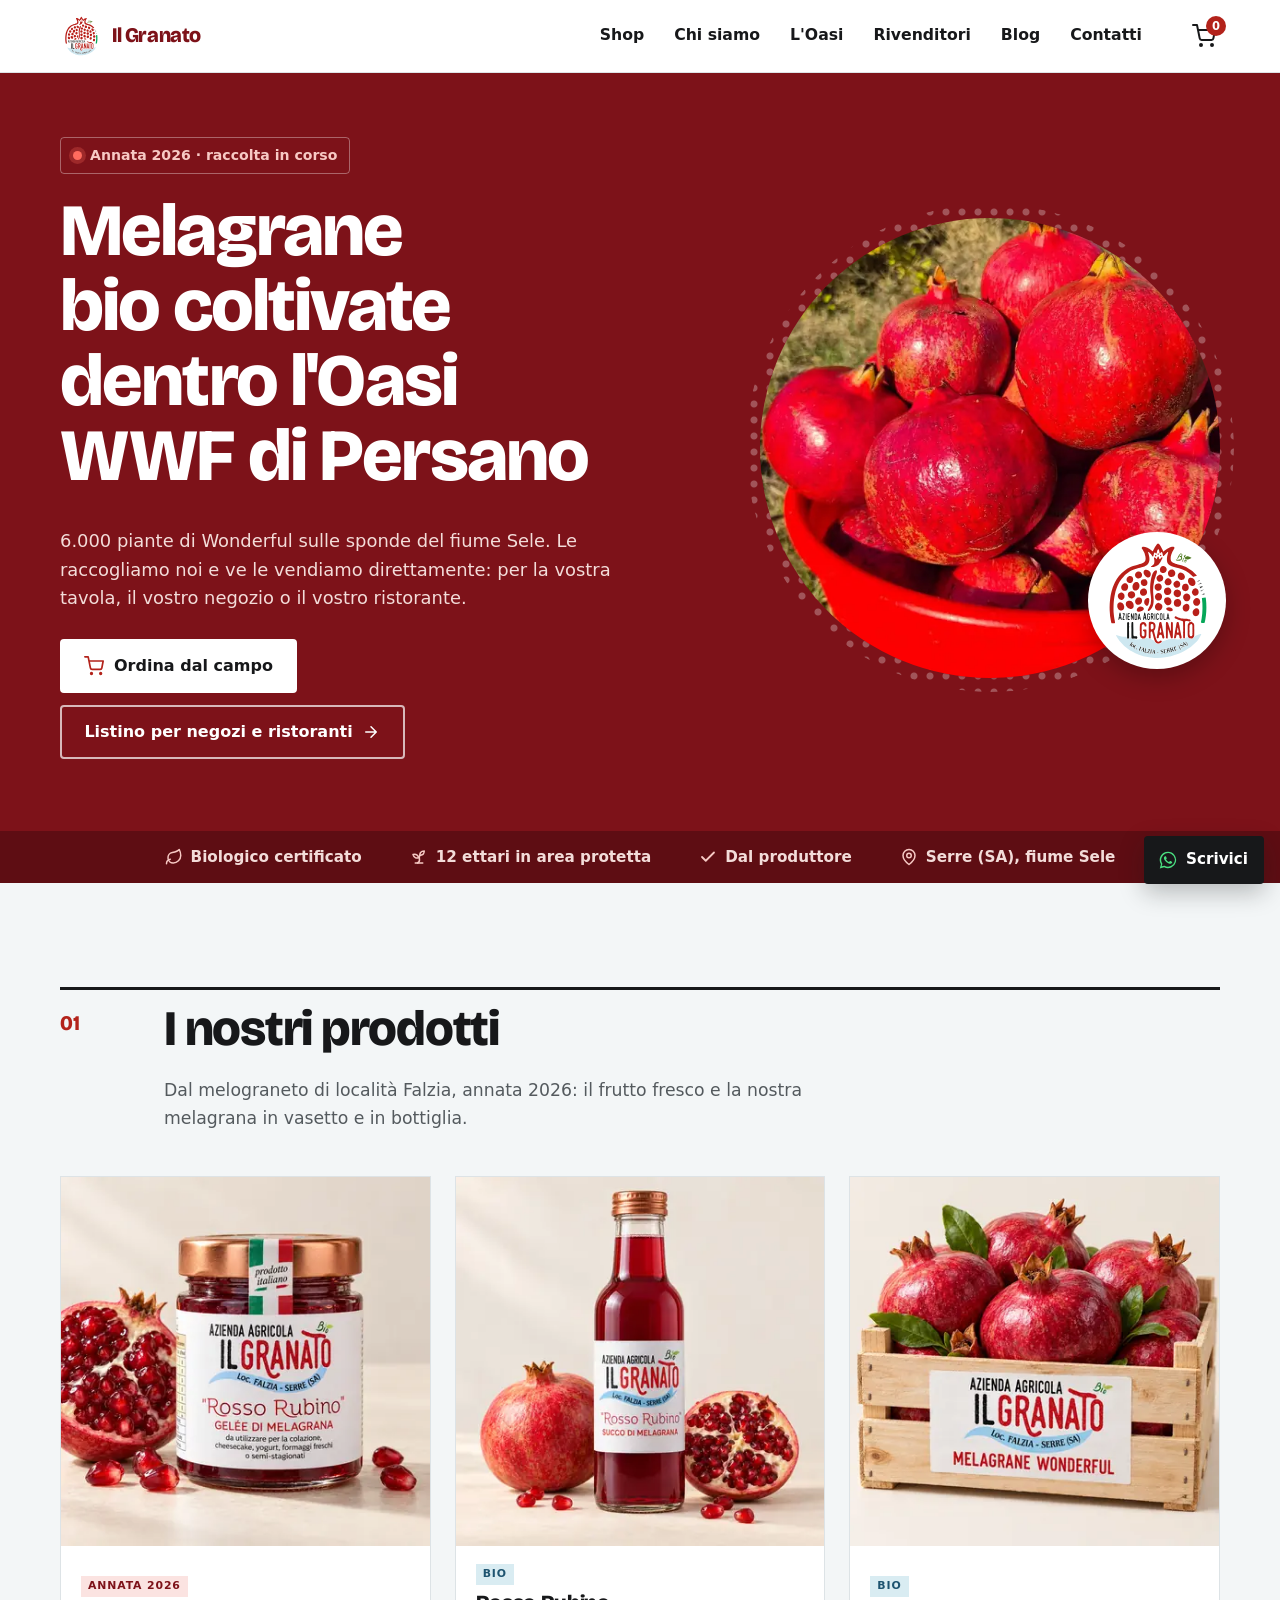
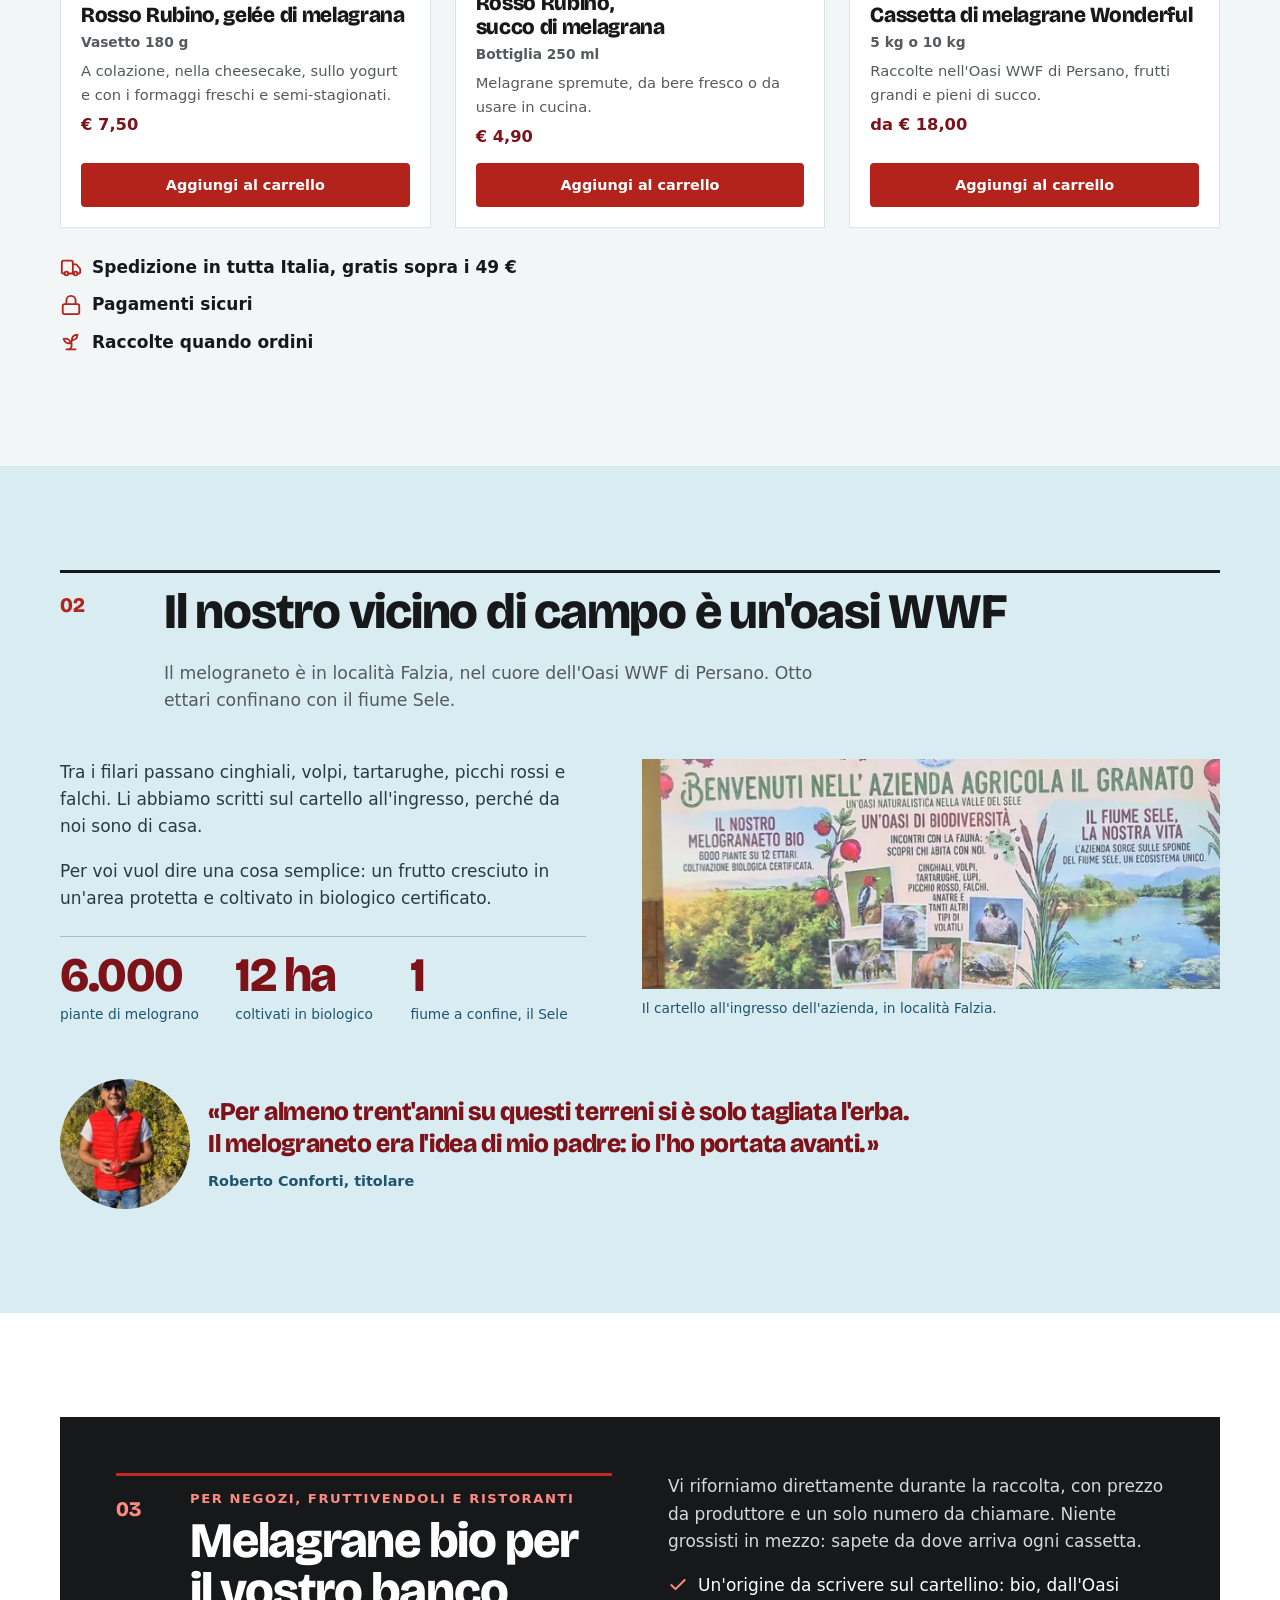
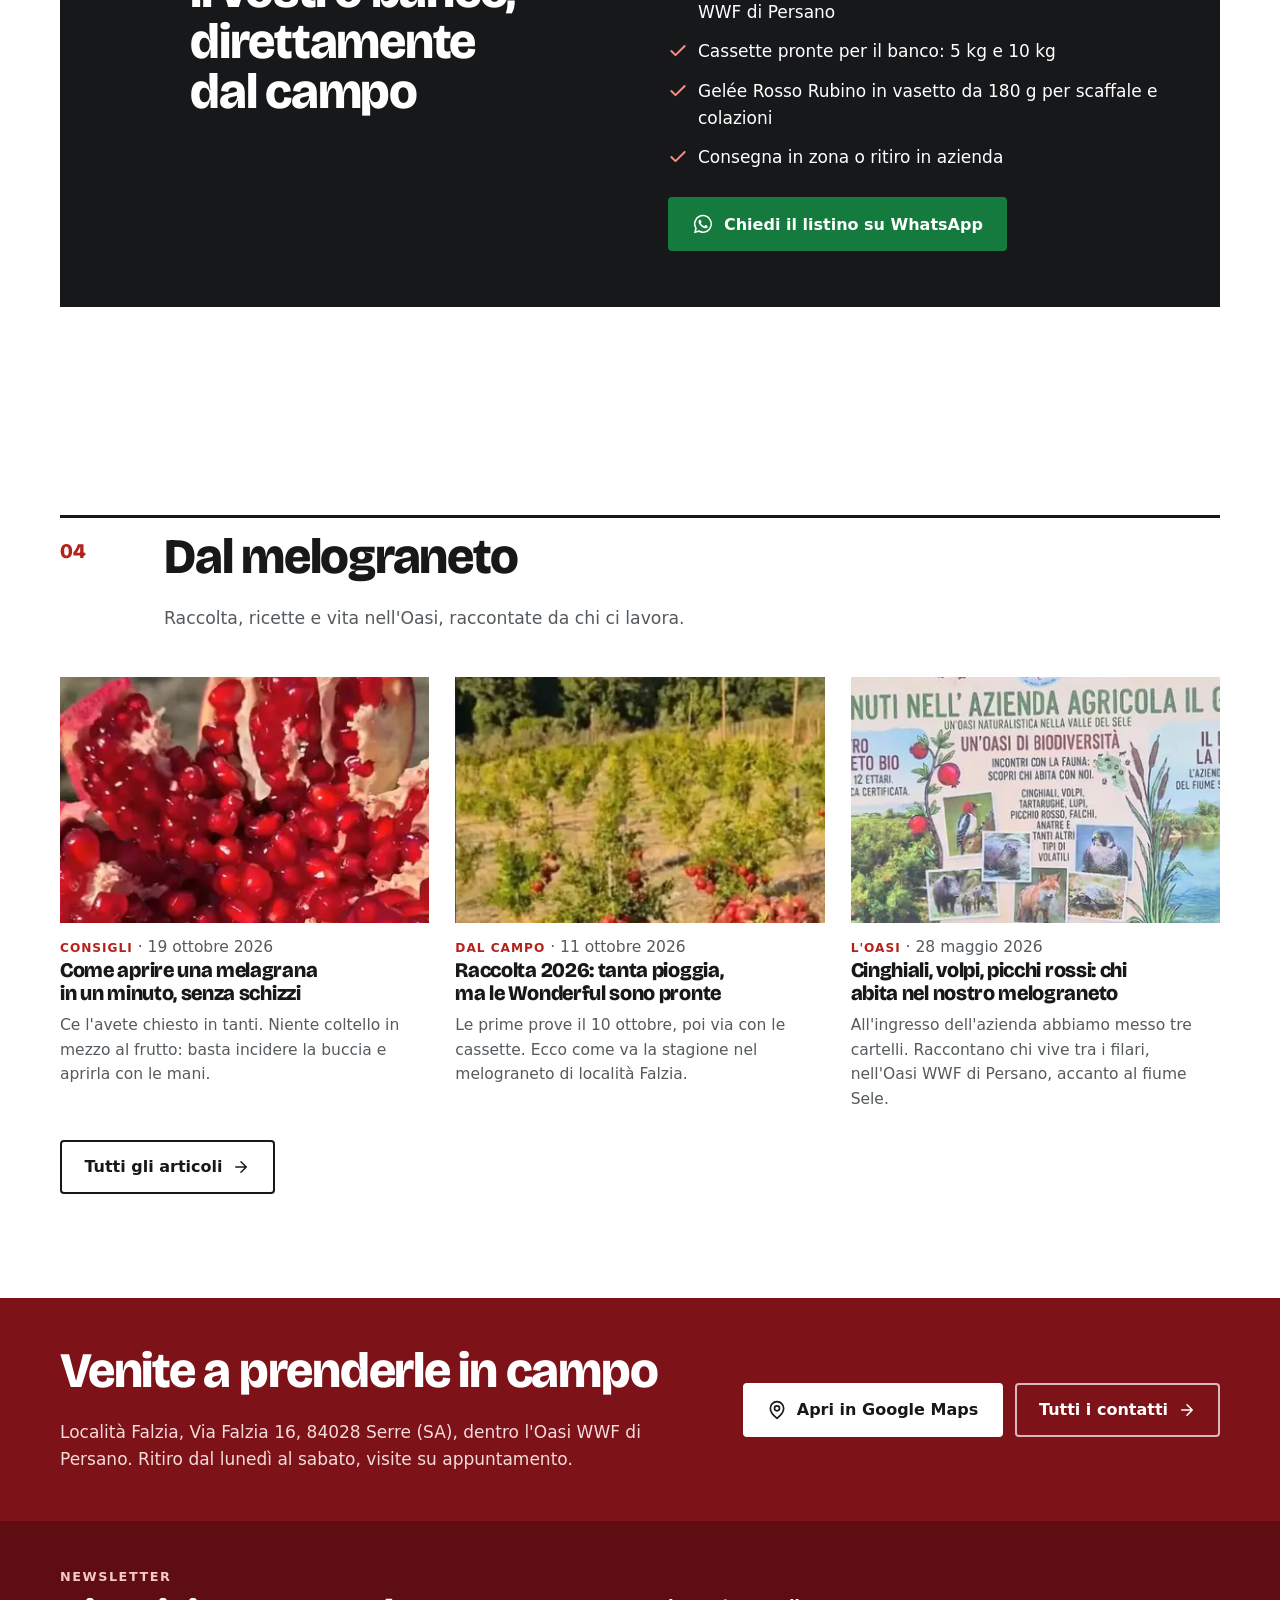
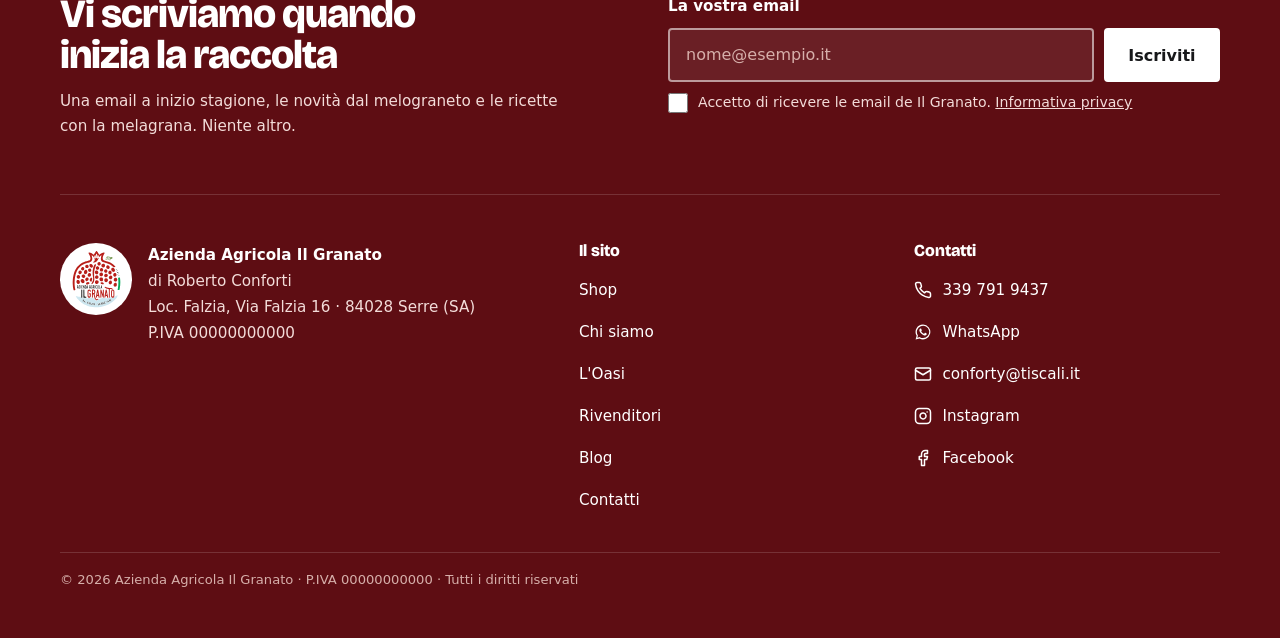
==== commit 027d2d56: "Pagina Chi siamo nel menu, pulsanti hero senza WhatsApp, tasto Scrivici rettangolare Co-Authored-By:" ====
--- a/index.html
+++ b/index.html
@@ -21,7 +21,7 @@
   <link rel="icon" href="img/logo.svg" type="image/svg+xml">
   <link rel="preload" as="image" type="image/webp" fetchpriority="high" imagesrcset="img/tondo-400.webp 400w, img/tondo-600.webp 600w, img/tondo-800.webp 800w" imagesizes="(min-width: 960px) 460px, 78vw">
   <link rel="preload" href="fonts/bricolage-800.woff2" as="font" type="font/woff2" crossorigin>
-  <style id="css">@font-face { font-family: "Bricolage"; src: url(fonts/bricolage-800.woff2) format("woff2"); font-weight: 800; font-display: swap; }:root {--granato: #7D1219;--granato-2: #5E0D13;--rosso: #C42A21;--rosso-2: #B3231B;--rosa: #F7C9C4;--sele: #D9ECF2;--sele-2: #1E5470;--bianco: #FFFFFF;--grigio-0: #F3F6F7;--linea: #DDE3E6;--ink: #17181A;--ink-2: #545A5E;--wa: #157A3E;--display: "Bricolage", "Arial Black", system-ui, sans-serif;--sans: system-ui, -apple-system, "Segoe UI", Roboto, "Helvetica Neue", Arial, sans-serif;}*, *::before, *::after { box-sizing: border-box; }html { -webkit-text-size-adjust: 100%; scroll-behavior: smooth; scroll-padding-top: 72px; }body { margin: 0; background: var(--bianco); color: var(--ink); font: 400 1.0625rem/1.6 var(--sans); }img { display: block; max-width: 100%; height: auto; }a { color: inherit; }svg { flex-shrink: 0; }h1, h2, h3 { font-family: var(--display); font-weight: 800; line-height: 1.02; letter-spacing: -.025em; margin: 0 0 .45em; text-wrap: balance; }h1 { font-size: clamp(2.5rem, 10.5vw, 4.6rem); }h2 { font-size: clamp(1.9rem, 7vw, 3.1rem); }h3 { font-size: 1.35rem; letter-spacing: -.015em; line-height: 1.1; }p { margin: 0 0 1em; }.wrap { width: min(100% - 32px, 1160px); margin-inline: auto; }.wrap--narrow { width: min(100% - 32px, 760px); }.sr { position: absolute; width: 1px; height: 1px; overflow: hidden; clip: rect(0 0 0 0); white-space: nowrap; }.skip { position: absolute; left: -999px; top: 8px; z-index: 60; background: var(--ink); color: #fff; padding: 8px 14px; }.skip:focus { left: 8px; }:focus-visible { outline: 3px solid var(--rosso); outline-offset: 3px; }.btn { display: inline-flex; align-items: center; justify-content: center; gap: .6em; min-height: 54px; padding: .85em 1.4em; border: 2px solid var(--rosso-2); border-radius: 4px; background: var(--rosso-2); color: #fff; font: 700 1rem/1.2 var(--sans); text-decoration: none; cursor: pointer; transition: background-color .2s, color .2s, border-color .2s, transform .15s; }.btn:hover { background: var(--granato); border-color: var(--granato); }.btn:active { transform: translateY(1px); }.btn--wa { background: var(--wa); border-color: var(--wa); }.btn--wa:hover { background: #0F5F30; border-color: #0F5F30; }.btn--light { background: #fff; border-color: #fff; color: var(--ink); }.btn--light:hover { background: var(--rosa); border-color: var(--rosa); color: var(--ink); }.btn--light .ico-wa { color: var(--wa); }.btn--line { background: transparent; border-color: rgb(255 255 255 / .7); color: #fff; }.btn--line:hover { background: #fff; color: var(--granato); border-color: #fff; }.btn--line-dark { background: transparent; border-color: var(--ink); color: var(--ink); margin-top: 28px; }.btn--line-dark:hover { background: var(--ink); color: #fff; border-color: var(--ink); }.btn--sm { min-height: 44px; padding: .55em .8em; font-size: .9rem; width: 100%; }.cta-row { display: flex; flex-wrap: wrap; gap: 12px; }.link { display: inline-flex; align-items: center; gap: .4em; font-weight: 700; color: var(--rosso-2); text-underline-offset: 4px; }.top { position: sticky; top: 0; z-index: 30; background: rgb(255 255 255 / .96); backdrop-filter: blur(8px); border-bottom: 1px solid var(--linea); }.top__in { display: grid; grid-template-columns: 48px 1fr 48px; align-items: center; min-height: 64px; }.burger { display: grid; place-items: center; width: 48px; height: 48px; margin-left: -10px; border: 0; background: none; color: var(--ink); cursor: pointer; border-radius: 4px; }.burger:hover { background: var(--grigio-0); }.brand { justify-self: center; display: flex; align-items: center; gap: 10px; text-decoration: none; }.brand span { font: 800 1.3rem/1 var(--display); letter-spacing: -.02em; color: var(--granato); }.nav { display: none; }.cart { justify-self: end; position: relative; display: grid; place-items: center; width: 48px; height: 48px; margin-right: -8px; color: var(--ink); border-radius: 4px; }.cart:hover { background: var(--grigio-0); }.cart__n { position: absolute; top: 4px; right: 2px; min-width: 20px; height: 20px; padding: 0 5px; border-radius: 10px; background: var(--rosso-2); color: #fff; font: 700 .72rem/20px var(--sans); text-align: center; }.cart.bump .cart__n { animation: bump .35s ease; }@keyframes bump { 50% { transform: scale(1.35); } }.drawer { position: fixed; inset: 0; width: 100vw; max-width: none; height: 100vh; height: 100dvh; max-height: none; margin: 0; padding: 0; border: 0; overflow-y: auto; overscroll-behavior: contain; background: var(--granato); color: #fff; }.drawer::backdrop { background: rgb(23 24 26 / .5); }.drawer[open] { animation: drawer-in .28s cubic-bezier(.2,.8,.2,1); }@keyframes drawer-in { from { opacity: 0; transform: translateX(-24px); } }.drawer__in { min-height: 100vh; min-height: 100dvh; display: flex; flex-direction: column; padding: 16px 20px calc(24px + env(safe-area-inset-bottom)); }.drawer__head { display: flex; align-items: center; justify-content: space-between; }.drawer__head img { background: #fff; border-radius: 50%; padding: 4px; }.drawer__x { display: grid; place-items: center; width: 52px; height: 52px; border: 2px solid rgb(255 255 255 / .35); border-radius: 50%; background: none; color: #fff; cursor: pointer; }.drawer__x:hover { background: rgb(255 255 255 / .12); }.drawer__in > nav { flex: 1; }.drawer__list { list-style: none; margin: 28px 0; padding: 0; }.drawer__list a { display: flex; align-items: baseline; gap: 14px; padding: 12px 0; border-bottom: 1px solid rgb(255 255 255 / .16); text-decoration: none; font: 800 clamp(1.9rem, 9vw, 2.8rem)/1.1 var(--display); letter-spacing: -.02em; }.drawer__list a:hover { color: var(--rosa); }.drawer__n { font: 600 .8rem/1 var(--sans); letter-spacing: .1em; color: var(--rosa); min-width: 22px; }.drawer__foot { display: grid; gap: 12px; padding-top: 18px; border-top: 1px solid rgb(255 255 255 / .16); font-size: 1rem; }.drawer__foot a, .drawer__foot p { display: flex; align-items: center; gap: 10px; margin: 0; color: #fff; }.drawer__foot a { font-weight: 700; text-decoration: none; min-height: 44px; }.drawer__foot p { color: #F3DCD9; }.drawer__foot svg { color: var(--rosa); }html.menu-aperto, html.menu-aperto body { overflow: hidden; }.hero { background: var(--granato); color: #fff; overflow: hidden; }.hero__in { display: grid; gap: 32px; padding: 32px 0 40px; }.chip { display: inline-flex; align-items: center; gap: 8px; margin-bottom: 20px; padding: 6px 12px; border: 1px solid rgb(255 255 255 / .35); border-radius: 4px; font-size: .88rem; font-weight: 600; color: var(--rosa); }.dot { width: 9px; height: 9px; border-radius: 50%; background: #FF6B5E; box-shadow: 0 0 0 4px rgb(255 107 94 / .25); }.hero h1 { color: #fff; }.hero .lead { color: #F3DCD9; font-size: 1.12rem; max-width: 34em; margin-bottom: 26px; }.hero__pic { position: relative; margin: 0 auto; width: min(78vw, 460px); }.hero__pic::before { content: ""; position: absolute; inset: -14px; border-radius: 50%; background: radial-gradient(circle, rgb(255 255 255 / .28) 0 3px, transparent 4px) 0 0 / 16px 16px;-webkit-mask: radial-gradient(circle, transparent 66%, #000 67%); mask: radial-gradient(circle, transparent 66%, #000 67%); }.hero__tondo { position: relative; width: 100%; aspect-ratio: 1; object-fit: cover; border-radius: 50%; }.hero__logo { position: absolute; right: -6px; bottom: 2%; width: 30%; background: #fff; border-radius: 50%; padding: 6px; box-shadow: 0 8px 24px rgb(0 0 0 / .25); }.ticker { list-style: none; margin: 0; padding: 14px 16px; display: grid; grid-template-columns: 1fr 1fr; gap: 10px 16px; background: var(--granato-2); color: #F3DCD9; font-size: .88rem; font-weight: 600; }.ticker li { display: flex; align-items: center; gap: 8px; }.ticker svg { color: var(--rosa); }.sec { padding: 64px 0; }.sec--sele { background: var(--sele); }.sec--grey { background: var(--grigio-0); }.sec__head { display: grid; grid-template-columns: auto 1fr; gap: 14px; align-items: start; margin-bottom: 30px; border-top: 3px solid var(--ink); padding-top: 14px; }.num { font: 800 1rem/1 var(--display); color: var(--rosso-2); margin: .45em 0 0; }.sec__lead { color: var(--ink-2); font-size: 1.08rem; max-width: 38em; margin: 0; }.kicker { font: 700 .82rem/1.3 var(--sans); letter-spacing: .12em; text-transform: uppercase; color: var(--rosso-2); margin-bottom: 8px; }.oasi { display: grid; gap: 26px; }.oasi__txt p { color: #2B3A40; }.stats { display: grid; grid-template-columns: repeat(3, 1fr); margin: 24px 0 0; border-top: 1px solid rgb(30 84 112 / .3); }.stats div { padding: 14px 8px 0 0; }.stats dt { font: 800 clamp(1.8rem, 8.5vw, 3rem)/1 var(--display); color: var(--granato); letter-spacing: -.03em; }.stats dd { margin: 6px 0 0; font-size: .86rem; color: var(--sele-2); line-height: 1.35; }.cartello { margin: 0; }.cartello img { width: 100%; }.cartello figcaption { margin-top: 8px; font-size: .86rem; color: var(--sele-2); }.quote { margin: 36px 0 0; display: grid; grid-template-columns: 92px 1fr; gap: 18px; align-items: center; }.quote img { width: 92px; height: 92px; object-fit: cover; object-position: top; border-radius: 50%; }.quote blockquote { margin: 0; }.quote p { font: 800 clamp(1.15rem, 4.6vw, 1.6rem)/1.25 var(--display); letter-spacing: -.015em; color: var(--granato); margin-bottom: .4em; }.quote footer { font-size: .9rem; color: var(--sele-2); font-weight: 600; }.b2b { background: var(--ink); color: #fff; padding: 24px 20px 28px; }.b2b .sec__head { border-top-color: var(--rosso); }.b2b .num, .b2b .kicker { color: #FF8A80; }.b2b h2 { color: #fff; }.b2b__body > p { color: #D5D9DB; }.ticks { list-style: none; padding: 0; margin: 0 0 26px; display: grid; gap: 12px; }.ticks li { display: flex; gap: 10px; align-items: flex-start; }.ticks svg { color: #FF8A80; margin-top: 3px; }.grid-shop { display: grid; gap: 14px; }.pcard { position: relative; background: #fff; border: 1px solid var(--linea); display: grid; grid-template-columns: 42% 1fr; }.pcard__img { position: relative; display: block; aspect-ratio: 1; overflow: hidden; background: #EFE9E3; }.pcard__img img { width: 100%; height: 100%; object-fit: cover; transition: transform .5s ease; }@media (max-width: 599px) { .pcard__img { aspect-ratio: auto; min-height: 100%; } .pcard__img img { position: absolute; inset: 0; } }.pcard:hover .pcard__img img { transform: scale(1.04); }.pcard__b { padding: 12px 14px; display: flex; flex-direction: column; gap: 4px; }.pcard h3 { font-size: 1.1rem; line-height: 1.12; margin: 2px 0 0; }.pcard h3 a { text-decoration: none; }.pcard h3 a::after { content: ""; position: absolute; inset: 0; }.pcard h3 a:hover { color: var(--rosso-2); }.fmt { font-size: .86rem; font-weight: 700; color: var(--ink-2); margin: 0; }.pdesc { display: none; font-size: .92rem; color: var(--ink-2); margin: 2px 0 0; }.price { font: 700 1.02rem/1.4 var(--sans); color: var(--granato); margin: 4px 0 10px; }.pcard .btn { position: relative; z-index: 1; margin-top: auto; }.tag { align-self: flex-start; font: 700 .68rem/1 var(--sans); letter-spacing: .08em; text-transform: uppercase; padding: 5px 7px; background: var(--sele); color: var(--sele-2); }.tag--new { background: #FBE3E1; color: var(--granato); }.assure { list-style: none; padding: 0; margin: 26px 0 6px; display: grid; gap: 10px; }.assure li { display: flex; align-items: center; gap: 10px; font-weight: 600; }.assure svg { color: var(--rosso-2); }.assure__note { font-size: .86rem; margin: 0; }.posts { display: grid; gap: 26px; }.post { display: grid; gap: 12px; align-content: start; }.post__img { display: block; aspect-ratio: 3 / 2; overflow: hidden; background: var(--grigio-0); }.post__img img { width: 100%; height: 100%; object-fit: cover; transition: transform .4s ease; }.post:hover .post__img img { transform: scale(1.04); }.post__meta { font-size: .84rem; color: var(--ink-2); margin: 0 0 6px; }.post__meta span { font-weight: 700; color: var(--rosso-2); text-transform: uppercase; letter-spacing: .08em; font-size: .76rem; }.post h3 { font-size: 1.3rem; margin-bottom: .35em; }.post h3 a { text-decoration: none; }.post h3 a:hover { color: var(--rosso-2); }.post p { color: var(--ink-2); font-size: .97rem; margin: 0; }@media (max-width: 599px) {.posts:not(.posts--all) .post { grid-template-columns: 112px 1fr; gap: 14px; }.posts:not(.posts--all) .post__img { width: 112px; height: 112px; aspect-ratio: auto; }.posts:not(.posts--all) .post h3 { font-size: 1.1rem; }.posts:not(.posts--all) .post p:last-child { display: none; }}.visit { background: var(--granato); color: #fff; padding: 48px 0; }.visit__in { display: grid; gap: 22px; }.visit h2 { color: #fff; }.visit p { color: #F3DCD9; margin: 0; }.pagehead { background: var(--granato); color: #fff; padding: 28px 0 40px; }.pagehead h1 { color: #fff; }.pagehead .lead { color: #F3DCD9; font-size: 1.12rem; max-width: 36em; margin: 0; }.crumbs { font-size: .88rem; color: var(--ink-2); margin-bottom: 18px; }.crumbs a { text-underline-offset: 3px; }.crumbs--light { color: var(--rosa); }.article__head { background: var(--granato); color: #fff; padding: 26px 0 36px; }.article__head h1 { color: #fff; font-size: clamp(2.1rem, 8.5vw, 3.6rem); margin: 0; }.post__meta--light { color: #F3DCD9; }.post__meta--light span { color: var(--rosa); }.article__img { width: 100%; aspect-ratio: 16 / 9; margin: 24px 0; object-fit: cover; }.prose { font-size: 1.1rem; line-height: 1.7; }.prose h2 { font-size: 1.6rem; margin: 1.4em 0 .4em; }.prose ol, .prose ul { padding-left: 1.2em; }.prose li { margin-bottom: .6em; }.article__src { font-size: .9rem; color: var(--ink-2); }.article__cta { margin: 32px 0 0; padding: 20px; border-left: 4px solid var(--rosso-2); background: var(--grigio-0); display: grid; gap: 14px; }.article__cta p { margin: 0; }.h-more { font-size: 1.8rem; border-top: 3px solid var(--ink); padding-top: 14px; }.contact { display: grid; gap: 32px; }.contact__cards { display: grid; gap: 10px; align-content: start; }.ccard { display: flex; gap: 14px; align-items: flex-start; padding: 18px; border: 1px solid var(--linea); text-decoration: none; transition: border-color .2s, background-color .2s; }.ccard:hover { border-color: var(--rosso-2); background: #FFF8F7; }.ccard svg { color: var(--rosso-2); margin-top: 2px; }.ccard span { display: grid; gap: 2px; font-size: 1.02rem; }.ccard b { font: 800 1.15rem/1.1 var(--display); letter-spacing: -.01em; }.ccard small { color: var(--ink-2); font-size: .88rem; }.ccard--wa { background: var(--wa); border-color: var(--wa); color: #fff; }.ccard--wa svg, .ccard--wa small { color: #DDF2E4; }.ccard--wa:hover { background: #0F5F30; border-color: #0F5F30; }.form { display: grid; gap: 8px; padding: 22px 20px; background: var(--grigio-0); align-content: start; }.form h2 { font-size: 1.7rem; margin: 0; }.form__hint { color: var(--ink-2); font-size: .95rem; }.form > label { font-weight: 700; margin-top: 6px; }.form input:not([type=radio]), .form textarea { width: 100%; min-height: 50px; padding: 12px 14px; border: 1.5px solid #8E999F; border-radius: 4px; font: 1rem/1.4 var(--sans); background: #fff; color: var(--ink); }.form input:focus, .form textarea:focus { outline: 3px solid var(--rosso); outline-offset: 1px; border-color: var(--ink); }.form .opts { margin: 8px 0 0; }.form .btn { margin-top: 12px; }.hours { display: grid; gap: 24px; align-items: center; }.hours img { width: 100%; }.specs__dl { margin: 0; }.specs__dl div { display: grid; grid-template-columns: 150px 1fr; gap: 10px; padding: 12px 0; border-bottom: 1px solid rgb(30 84 112 / .25); }.specs__dl dt { font-weight: 700; }.specs__dl dd { margin: 0; }.pdp { padding: 16px 0 64px; }.pdp__top { display: grid; gap: 24px; }.gallery { margin-inline: -16px; }.gallery { position: relative; }.gallery__main { width: 100%; aspect-ratio: 1; object-fit: cover; background: #EFE9E3; }.thumbs { display: grid; grid-template-columns: repeat(4, 1fr); gap: 8px; margin: 8px 16px 0; }.thumbs button { padding: 0; border: 2px solid transparent; overflow: hidden; background: none; cursor: pointer; aspect-ratio: 1; }.thumbs button[aria-pressed="true"] { border-color: var(--rosso-2); }.thumbs img { width: 100%; height: 100%; object-fit: cover; }.buy h1 { font-size: clamp(2.1rem, 8vw, 3rem); margin-top: 12px; }.buy__sub { color: var(--ink-2); font-size: 1.08rem; }.buy__price { font: 700 1.5rem/1.3 var(--sans); color: var(--granato); }.buy__price small { font-size: .9rem; font-weight: 500; color: var(--ink-2); }.opts { border: 0; padding: 0; margin: 0 0 18px; display: flex; flex-wrap: wrap; gap: 8px; }.opts legend { font-weight: 700; margin-bottom: 8px; padding: 0; }.opts input { position: absolute; opacity: 0; width: 1px; height: 1px; }.opts span { display: inline-flex; align-items: center; min-height: 48px; padding: 0 20px; border: 2px solid var(--linea); border-radius: 4px; background: #fff; font-weight: 700; cursor: pointer; }.opts input:checked + span { border-color: var(--rosso-2); color: var(--granato); background: #FFF3F2; }.opts input:focus-visible + span { outline: 3px solid var(--rosso); outline-offset: 2px; }.opts--sm span { min-height: 44px; padding: 0 14px; font-size: .95rem; }.qty { margin-bottom: 18px; }.qty label { display: block; font-weight: 700; margin-bottom: 8px; }.qty__ctl { display: inline-flex; border: 2px solid var(--linea); border-radius: 4px; overflow: hidden; }.qty__ctl button { width: 48px; height: 48px; border: 0; background: #fff; font-size: 1.4rem; cursor: pointer; color: var(--ink); }.qty__ctl button:hover { background: var(--grigio-0); }.qty__ctl input { width: 52px; border: 0; text-align: center; font: 700 1.05rem var(--sans); color: var(--ink); -moz-appearance: textfield; }.qty__ctl input::-webkit-inner-spin-button { -webkit-appearance: none; }.buy__bar { position: fixed; left: 0; right: 0; bottom: 0; z-index: 25; display: flex; align-items: center; gap: 12px; justify-content: space-between; padding: 10px 16px calc(10px + env(safe-area-inset-bottom)); background: #fff; border-top: 1px solid var(--linea); box-shadow: 0 -6px 20px rgb(23 24 26 / .08); }.buy__bar-price { margin: 0; font: 700 1rem/1.25 var(--sans); color: var(--granato); display: flex; flex-direction: column; }.buy__bar-price small { font-size: .8rem; font-weight: 500; color: var(--ink-2); }.buy__bar .btn { flex: 1; max-width: 250px; }.buy__assure { list-style: none; padding: 0; margin: 4px 0 18px; display: grid; gap: 10px; font-size: .95rem; }.buy__assure li { display: flex; align-items: center; gap: 10px; flex-wrap: wrap; }.buy__assure svg { color: var(--rosso-2); }.ask { display: flex; gap: 12px; align-items: center; padding: 14px 16px; background: #E7F3EA; color: #0F4A26; text-decoration: none; }.ask svg { color: var(--wa); }.ask:hover { background: #D8ECDE; }.pdp__body { display: grid; gap: 28px; margin-top: 44px; }.desc h2, .specs h2 { font-size: 1.45rem; margin: 1.2em 0 .4em; }.desc h2:first-child, .specs h2:first-child { margin-top: 0; }.desc p, .specs p { color: var(--ink-2); }.specs { background: var(--grigio-0); padding: 20px; }.specs dl { margin: 0; }.specs dl div { display: grid; grid-template-columns: 110px 1fr; gap: 10px; padding: 10px 0; border-bottom: 1px solid var(--linea); }.specs dt { font-weight: 700; }.specs dd { margin: 0; color: var(--ink-2); }.related { margin-top: 56px; }.related h2 { font-size: 1.8rem; border-top: 3px solid var(--ink); padding-top: 14px; }.has-bar .foot { padding-bottom: 110px; }.has-bar .toast { bottom: 96px; }.news { display: grid; gap: 20px; padding: 0 0 40px; margin-bottom: 40px; border-bottom: 1px solid rgb(255 255 255 / .15); }.news__k { font: 700 .8rem/1.3 var(--sans); letter-spacing: .12em; text-transform: uppercase; color: var(--rosa); margin-bottom: 8px; }.news h2 { color: #fff; font-size: clamp(1.7rem, 6.5vw, 2.5rem); margin-bottom: .35em; }.news__txt p:last-child { margin: 0; color: #F3DCD9; max-width: 34em; }.news__form { display: grid; gap: 10px; align-content: start; }.news__form > label:first-child { font-weight: 700; color: #fff; }.news__row { display: grid; gap: 10px; }.news__row input { width: 100%; min-height: 54px; padding: 12px 16px; border: 2px solid rgb(255 255 255 / .55); border-radius: 4px; background: rgb(255 255 255 / .08); color: #fff; font: 1rem/1.4 var(--sans); }.news__row input::placeholder { color: #D6AFAA; }.news__row input:focus { outline: 3px solid var(--rosa); outline-offset: 1px; border-color: #fff; }.news__ok { display: flex; gap: 10px; align-items: flex-start; font-size: .88rem; color: #F3DCD9; line-height: 1.45; }.news__ok input { width: 20px; height: 20px; margin: 1px 0 0; accent-color: var(--rosa); flex-shrink: 0; }.foot { background: var(--granato-2); color: #F3DCD9; padding: 48px 0 110px; font-size: .95rem; }.foot__grid { display: grid; gap: 30px; }.foot__brand { display: flex; gap: 16px; align-items: flex-start; }.foot__brand img { background: #fff; border-radius: 50%; padding: 5px; width: 72px; height: 72px; }.foot__brand b { color: #fff; }.foot__brand p { margin: 0; line-height: 1.7; }.foot__col { display: grid; gap: 2px; align-content: start; }.foot__t { font: 800 1.05rem/1 var(--display); color: #fff; margin: 0 0 8px; }.foot__col a { display: inline-flex; align-items: center; gap: 10px; min-height: 40px; text-decoration: none; color: #fff; }.foot__col a:hover { color: var(--rosa); }.foot__note { font-size: .82rem; color: #D6AFAA; margin: 32px 0 0; padding-top: 16px; border-top: 1px solid rgb(255 255 255 / .15); }.fab { position: fixed; right: 16px; bottom: 16px; z-index: 20; width: 60px; height: 60px; border-radius: 50%; display: grid; place-items: center; background: var(--wa); color: #fff; box-shadow: 0 6px 20px rgb(21 122 62 / .4); transition: transform .2s; }.fab:hover { transform: scale(1.06); }.toast { position: fixed; left: 50%; bottom: 88px; transform: translateX(-50%); z-index: 40; background: var(--ink); color: #fff; padding: 12px 18px; font-weight: 600; font-size: .95rem; max-width: calc(100vw - 32px); }@media (min-width: 600px) {.grid-shop { grid-template-columns: repeat(3, 1fr); gap: 14px; }.pcard { grid-template-columns: 1fr; }.pdesc { display: block; }.posts { grid-template-columns: repeat(3, 1fr); }.posts--all { grid-template-columns: repeat(2, 1fr); gap: 36px 24px; }.quote { grid-template-columns: 130px 1fr; }.quote img { width: 130px; height: 130px; }.b2b { padding: 36px; }}@media (min-width: 960px) {.top__in { grid-template-columns: auto 1fr auto; gap: 24px; min-height: 72px; }.burger { display: none; }.brand { justify-self: start; }.nav { display: flex; gap: 2px; justify-self: end; }.nav a { padding: 10px 14px; text-decoration: none; font-weight: 600; font-size: .98rem; border-bottom: 2px solid transparent; }.nav a:hover, .nav a[aria-current] { border-bottom-color: var(--rosso-2); }.hero__in { grid-template-columns: 1.15fr 1fr; align-items: center; gap: 56px; padding: 64px 0 72px; }.hero__pic { width: 460px; margin-right: 0; }.ticker { display: flex; justify-content: center; gap: 48px; font-size: .95rem; }.sec { padding: 104px 0; }.sec__head { grid-template-columns: 90px 1fr; margin-bottom: 44px; }.num { font-size: 1.3rem; }.oasi { grid-template-columns: 1fr 1.1fr; gap: 56px; align-items: start; }.quote { max-width: 860px; margin-top: 56px; }.b2b { display: grid; grid-template-columns: 1fr 1fr; gap: 56px; padding: 56px; }.b2b .sec__head { margin: 0; grid-template-columns: 60px 1fr; }.grid-shop { gap: 24px; }.posts--all { grid-template-columns: repeat(3, 1fr); }.pcard__b { padding: 18px 20px 20px; }.pcard h3 { font-size: 1.35rem; }.visit__in { grid-template-columns: 1.3fr 1fr; align-items: center; }.visit .cta-row { justify-content: flex-end; }.contact { grid-template-columns: 1fr 1fr; gap: 48px; }.hours { grid-template-columns: 1.2fr 1fr; gap: 56px; }.pdp { padding-top: 28px; }.pdp__top { grid-template-columns: 540px 1fr; gap: 56px; align-items: start; }.gallery { margin: 0; }.thumbs { margin: 8px 0 0; }.buy { position: sticky; top: 96px; }.buy__bar { position: static; padding: 0; background: none; border: 0; box-shadow: none; margin-bottom: 18px; }.buy__bar-price { display: none; }.buy__bar .btn { max-width: none; }.has-bar .foot { padding-bottom: 48px; }.has-bar .toast { bottom: 24px; }.pdp__body { grid-template-columns: 1.4fr 1fr; gap: 56px; align-items: start; }.foot { padding-bottom: 48px; }.foot__grid { grid-template-columns: 1.6fr 1fr 1fr; }.news { grid-template-columns: 1fr 1fr; gap: 56px; align-items: center; padding-bottom: 56px; margin-bottom: 48px; }.news__row { grid-template-columns: 1fr auto; }}@media (prefers-reduced-motion: reduce) {html { scroll-behavior: auto; }*, *::before, *::after { transition: none !important; animation: none !important; }}</style>
+  <style id="css">@font-face { font-family: "Bricolage"; src: url(fonts/bricolage-800.woff2) format("woff2"); font-weight: 800; font-display: swap; }:root {--granato: #7D1219;--granato-2: #5E0D13;--rosso: #C42A21;--rosso-2: #B3231B;--rosa: #F7C9C4;--sele: #D9ECF2;--sele-2: #1E5470;--bianco: #FFFFFF;--grigio-0: #F3F6F7;--linea: #DDE3E6;--ink: #17181A;--ink-2: #545A5E;--wa: #157A3E;--display: "Bricolage", "Arial Black", system-ui, sans-serif;--sans: system-ui, -apple-system, "Segoe UI", Roboto, "Helvetica Neue", Arial, sans-serif;}*, *::before, *::after { box-sizing: border-box; }html { -webkit-text-size-adjust: 100%; scroll-behavior: smooth; scroll-padding-top: 72px; }body { margin: 0; background: var(--bianco); color: var(--ink); font: 400 1.0625rem/1.6 var(--sans); }img { display: block; max-width: 100%; height: auto; }a { color: inherit; }svg { flex-shrink: 0; }h1, h2, h3 { font-family: var(--display); font-weight: 800; line-height: 1.02; letter-spacing: -.025em; margin: 0 0 .45em; text-wrap: balance; }h1 { font-size: clamp(2.5rem, 10.5vw, 4.6rem); }h2 { font-size: clamp(1.9rem, 7vw, 3.1rem); }h3 { font-size: 1.35rem; letter-spacing: -.015em; line-height: 1.1; }p { margin: 0 0 1em; }.wrap { width: min(100% - 32px, 1160px); margin-inline: auto; }.wrap--narrow { width: min(100% - 32px, 760px); }.sr { position: absolute; width: 1px; height: 1px; overflow: hidden; clip: rect(0 0 0 0); white-space: nowrap; }.skip { position: absolute; left: -999px; top: 8px; z-index: 60; background: var(--ink); color: #fff; padding: 8px 14px; }.skip:focus { left: 8px; }:focus-visible { outline: 3px solid var(--rosso); outline-offset: 3px; }.btn { display: inline-flex; align-items: center; justify-content: center; gap: .6em; min-height: 54px; padding: .85em 1.4em; border: 2px solid var(--rosso-2); border-radius: 4px; background: var(--rosso-2); color: #fff; font: 700 1rem/1.2 var(--sans); text-decoration: none; cursor: pointer; transition: background-color .2s, color .2s, border-color .2s, transform .15s; }.btn:hover { background: var(--granato); border-color: var(--granato); }.btn:active { transform: translateY(1px); }.btn--wa { background: var(--wa); border-color: var(--wa); }.btn--wa:hover { background: #0F5F30; border-color: #0F5F30; }.btn--light { background: #fff; border-color: #fff; color: var(--ink); }.btn--light:hover { background: var(--rosa); border-color: var(--rosa); color: var(--ink); }.btn--light .ico-wa { color: var(--wa); }.btn--light .ico-cart { color: var(--rosso-2); }.btn--line { background: transparent; border-color: rgb(255 255 255 / .7); color: #fff; }.btn--line:hover { background: #fff; color: var(--granato); border-color: #fff; }.btn--line-dark { background: transparent; border-color: var(--ink); color: var(--ink); margin-top: 28px; }.btn--line-dark:hover { background: var(--ink); color: #fff; border-color: var(--ink); }.btn--sm { min-height: 44px; padding: .55em .8em; font-size: .9rem; width: 100%; }.cta-row { display: flex; flex-wrap: wrap; gap: 12px; }.link { display: inline-flex; align-items: center; gap: .4em; font-weight: 700; color: var(--rosso-2); text-underline-offset: 4px; }.top { position: sticky; top: 0; z-index: 30; background: rgb(255 255 255 / .96); backdrop-filter: blur(8px); border-bottom: 1px solid var(--linea); }.top__in { display: grid; grid-template-columns: 48px 1fr 48px; align-items: center; min-height: 64px; }.burger { display: grid; place-items: center; width: 48px; height: 48px; margin-left: -10px; border: 0; background: none; color: var(--ink); cursor: pointer; border-radius: 4px; }.burger:hover { background: var(--grigio-0); }.brand { justify-self: center; display: flex; align-items: center; gap: 10px; text-decoration: none; }.brand span { font: 800 1.3rem/1 var(--display); letter-spacing: -.02em; color: var(--granato); }.nav { display: none; }.cart { justify-self: end; position: relative; display: grid; place-items: center; width: 48px; height: 48px; margin-right: -8px; color: var(--ink); border-radius: 4px; }.cart:hover { background: var(--grigio-0); }.cart__n { position: absolute; top: 4px; right: 2px; min-width: 20px; height: 20px; padding: 0 5px; border-radius: 10px; background: var(--rosso-2); color: #fff; font: 700 .72rem/20px var(--sans); text-align: center; }.cart.bump .cart__n { animation: bump .35s ease; }@keyframes bump { 50% { transform: scale(1.35); } }.drawer { position: fixed; inset: 0; width: 100vw; max-width: none; height: 100vh; height: 100dvh; max-height: none; margin: 0; padding: 0; border: 0; overflow-y: auto; overscroll-behavior: contain; background: var(--granato); color: #fff; }.drawer::backdrop { background: rgb(23 24 26 / .5); }.drawer[open] { animation: drawer-in .28s cubic-bezier(.2,.8,.2,1); }@keyframes drawer-in { from { opacity: 0; transform: translateX(-24px); } }.drawer__in { min-height: 100vh; min-height: 100dvh; display: flex; flex-direction: column; padding: 16px 20px calc(24px + env(safe-area-inset-bottom)); }.drawer__head { display: flex; align-items: center; justify-content: space-between; }.drawer__head img { background: #fff; border-radius: 50%; padding: 4px; }.drawer__x { display: grid; place-items: center; width: 52px; height: 52px; border: 2px solid rgb(255 255 255 / .35); border-radius: 50%; background: none; color: #fff; cursor: pointer; }.drawer__x:hover { background: rgb(255 255 255 / .12); }.drawer__in > nav { flex: 1; }.drawer__list { list-style: none; margin: 20px 0; padding: 0; }.drawer__list a { display: flex; align-items: baseline; gap: 14px; padding: 10px 0; border-bottom: 1px solid rgb(255 255 255 / .16); text-decoration: none; font: 800 clamp(1.7rem, 8.2vw, 2.8rem)/1.1 var(--display); letter-spacing: -.02em; }.drawer__list a:hover { color: var(--rosa); }.drawer__n { font: 600 .8rem/1 var(--sans); letter-spacing: .1em; color: var(--rosa); min-width: 22px; }.drawer__foot { display: grid; gap: 12px; padding-top: 18px; border-top: 1px solid rgb(255 255 255 / .16); font-size: 1rem; }.drawer__foot a, .drawer__foot p { display: flex; align-items: center; gap: 10px; margin: 0; color: #fff; }.drawer__foot a { font-weight: 700; text-decoration: none; min-height: 44px; }.drawer__foot p { color: #F3DCD9; }.drawer__foot svg { color: var(--rosa); }html.menu-aperto, html.menu-aperto body { overflow: hidden; }.hero { background: var(--granato); color: #fff; overflow: hidden; }.hero__in { display: grid; gap: 32px; padding: 32px 0 40px; }.chip { display: inline-flex; align-items: center; gap: 8px; margin-bottom: 20px; padding: 6px 12px; border: 1px solid rgb(255 255 255 / .35); border-radius: 4px; font-size: .88rem; font-weight: 600; color: var(--rosa); }.dot { width: 9px; height: 9px; border-radius: 50%; background: #FF6B5E; box-shadow: 0 0 0 4px rgb(255 107 94 / .25); }.hero h1 { color: #fff; }.hero .lead { color: #F3DCD9; font-size: 1.12rem; max-width: 34em; margin-bottom: 26px; }.hero__pic { position: relative; margin: 0 auto; width: min(78vw, 460px); }.hero__pic::before { content: ""; position: absolute; inset: -14px; border-radius: 50%; background: radial-gradient(circle, rgb(255 255 255 / .28) 0 3px, transparent 4px) 0 0 / 16px 16px;-webkit-mask: radial-gradient(circle, transparent 66%, #000 67%); mask: radial-gradient(circle, transparent 66%, #000 67%); }.hero__tondo { position: relative; width: 100%; aspect-ratio: 1; object-fit: cover; border-radius: 50%; }.hero__logo { position: absolute; right: -6px; bottom: 2%; width: 30%; background: #fff; border-radius: 50%; padding: 6px; box-shadow: 0 8px 24px rgb(0 0 0 / .25); }.ticker { list-style: none; margin: 0; padding: 14px 16px; display: grid; grid-template-columns: 1fr 1fr; gap: 10px 16px; background: var(--granato-2); color: #F3DCD9; font-size: .88rem; font-weight: 600; }.ticker li { display: flex; align-items: center; gap: 8px; }.ticker svg { color: var(--rosa); }.sec { padding: 64px 0; }.sec--sele { background: var(--sele); }.sec--grey { background: var(--grigio-0); }.sec__head { display: grid; grid-template-columns: auto 1fr; gap: 14px; align-items: start; margin-bottom: 30px; border-top: 3px solid var(--ink); padding-top: 14px; }.num { font: 800 1rem/1 var(--display); color: var(--rosso-2); margin: .45em 0 0; }.sec__lead { color: var(--ink-2); font-size: 1.08rem; max-width: 38em; margin: 0; }.kicker { font: 700 .82rem/1.3 var(--sans); letter-spacing: .12em; text-transform: uppercase; color: var(--rosso-2); margin-bottom: 8px; }.oasi { display: grid; gap: 26px; }.oasi__txt p { color: #2B3A40; }.stats { display: grid; grid-template-columns: repeat(3, 1fr); margin: 24px 0 0; border-top: 1px solid rgb(30 84 112 / .3); }.stats div { padding: 14px 8px 0 0; }.stats dt { font: 800 clamp(1.8rem, 8.5vw, 3rem)/1 var(--display); color: var(--granato); letter-spacing: -.03em; }.stats dd { margin: 6px 0 0; font-size: .86rem; color: var(--sele-2); line-height: 1.35; }.cartello { margin: 0; }.cartello img { width: 100%; }.cartello figcaption { margin-top: 8px; font-size: .86rem; color: var(--sele-2); }.quote { margin: 36px 0 0; display: grid; grid-template-columns: 92px 1fr; gap: 18px; align-items: center; }.quote img { width: 92px; height: 92px; object-fit: cover; object-position: top; border-radius: 50%; }.quote blockquote { margin: 0; }.quote p { font: 800 clamp(1.15rem, 4.6vw, 1.6rem)/1.25 var(--display); letter-spacing: -.015em; color: var(--granato); margin-bottom: .4em; }.quote footer { font-size: .9rem; color: var(--sele-2); font-weight: 600; }.b2b { background: var(--ink); color: #fff; padding: 24px 20px 28px; }.b2b .sec__head { border-top-color: var(--rosso); }.b2b .num, .b2b .kicker { color: #FF8A80; }.b2b h2 { color: #fff; }.b2b__body > p { color: #D5D9DB; }.ticks { list-style: none; padding: 0; margin: 0 0 26px; display: grid; gap: 12px; }.ticks li { display: flex; gap: 10px; align-items: flex-start; }.ticks svg { color: #FF8A80; margin-top: 3px; }.grid-shop { display: grid; gap: 14px; }.pcard { position: relative; background: #fff; border: 1px solid var(--linea); display: grid; grid-template-columns: 42% 1fr; }.pcard__img { position: relative; display: block; aspect-ratio: 1; overflow: hidden; background: #EFE9E3; }.pcard__img img { width: 100%; height: 100%; object-fit: cover; transition: transform .5s ease; }@media (max-width: 599px) { .pcard__img { aspect-ratio: auto; min-height: 100%; } .pcard__img img { position: absolute; inset: 0; } }.pcard:hover .pcard__img img { transform: scale(1.04); }.pcard__b { padding: 12px 14px; display: flex; flex-direction: column; gap: 4px; }.pcard h3 { font-size: 1.1rem; line-height: 1.12; margin: 2px 0 0; }.pcard h3 a { text-decoration: none; }.pcard h3 a::after { content: ""; position: absolute; inset: 0; }.pcard h3 a:hover { color: var(--rosso-2); }.fmt { font-size: .86rem; font-weight: 700; color: var(--ink-2); margin: 0; }.pdesc { display: none; font-size: .92rem; color: var(--ink-2); margin: 2px 0 0; }.price { font: 700 1.02rem/1.4 var(--sans); color: var(--granato); margin: 4px 0 10px; }.pcard .btn { position: relative; z-index: 1; margin-top: auto; }.tag { align-self: flex-start; font: 700 .68rem/1 var(--sans); letter-spacing: .08em; text-transform: uppercase; padding: 5px 7px; background: var(--sele); color: var(--sele-2); }.tag--new { background: #FBE3E1; color: var(--granato); }.assure { list-style: none; padding: 0; margin: 26px 0 6px; display: grid; gap: 10px; }.assure li { display: flex; align-items: center; gap: 10px; font-weight: 600; }.assure svg { color: var(--rosso-2); }.assure__note { font-size: .86rem; margin: 0; }.posts { display: grid; gap: 26px; }.post { display: grid; gap: 12px; align-content: start; }.post__img { display: block; aspect-ratio: 3 / 2; overflow: hidden; background: var(--grigio-0); }.post__img img { width: 100%; height: 100%; object-fit: cover; transition: transform .4s ease; }.post:hover .post__img img { transform: scale(1.04); }.post__meta { font-size: .84rem; color: var(--ink-2); margin: 0 0 6px; }.post__meta span { font-weight: 700; color: var(--rosso-2); text-transform: uppercase; letter-spacing: .08em; font-size: .76rem; }.post h3 { font-size: 1.3rem; margin-bottom: .35em; }.post h3 a { text-decoration: none; }.post h3 a:hover { color: var(--rosso-2); }.post p { color: var(--ink-2); font-size: .97rem; margin: 0; }@media (max-width: 599px) {.posts:not(.posts--all) .post { grid-template-columns: 112px 1fr; gap: 14px; }.posts:not(.posts--all) .post__img { width: 112px; height: 112px; aspect-ratio: auto; }.posts:not(.posts--all) .post h3 { font-size: 1.1rem; }.posts:not(.posts--all) .post p:last-child { display: none; }}.visit { background: var(--granato); color: #fff; padding: 48px 0; }.visit__in { display: grid; gap: 22px; }.visit h2 { color: #fff; }.visit p { color: #F3DCD9; margin: 0; }.pagehead { background: var(--granato); color: #fff; padding: 28px 0 40px; }.pagehead h1 { color: #fff; }.pagehead .lead { color: #F3DCD9; font-size: 1.12rem; max-width: 36em; margin: 0; }.crumbs { font-size: .88rem; color: var(--ink-2); margin-bottom: 18px; }.crumbs a { text-underline-offset: 3px; }.crumbs--light { color: var(--rosa); }.article__head { background: var(--granato); color: #fff; padding: 26px 0 36px; }.article__head h1 { color: #fff; font-size: clamp(2.1rem, 8.5vw, 3.6rem); margin: 0; }.post__meta--light { color: #F3DCD9; }.post__meta--light span { color: var(--rosa); }.article__img { width: 100%; aspect-ratio: 16 / 9; margin: 24px 0; object-fit: cover; }.prose { font-size: 1.1rem; line-height: 1.7; }.prose h2 { font-size: 1.6rem; margin: 1.4em 0 .4em; }.prose ol, .prose ul { padding-left: 1.2em; }.prose li { margin-bottom: .6em; }.article__src { font-size: .9rem; color: var(--ink-2); }.article__cta { margin: 32px 0 0; padding: 20px; border-left: 4px solid var(--rosso-2); background: var(--grigio-0); display: grid; gap: 14px; }.article__cta p { margin: 0; }.h-more { font-size: 1.8rem; border-top: 3px solid var(--ink); padding-top: 14px; }.contact { display: grid; gap: 32px; }.contact__cards { display: grid; gap: 10px; align-content: start; }.ccard { display: flex; gap: 14px; align-items: flex-start; padding: 18px; border: 1px solid var(--linea); text-decoration: none; transition: border-color .2s, background-color .2s; }.ccard:hover { border-color: var(--rosso-2); background: #FFF8F7; }.ccard svg { color: var(--rosso-2); margin-top: 2px; }.ccard span { display: grid; gap: 2px; font-size: 1.02rem; }.ccard b { font: 800 1.15rem/1.1 var(--display); letter-spacing: -.01em; }.ccard small { color: var(--ink-2); font-size: .88rem; }.ccard--wa { background: var(--wa); border-color: var(--wa); color: #fff; }.ccard--wa svg, .ccard--wa small { color: #DDF2E4; }.ccard--wa:hover { background: #0F5F30; border-color: #0F5F30; }.form { display: grid; gap: 8px; padding: 22px 20px; background: var(--grigio-0); align-content: start; }.form h2 { font-size: 1.7rem; margin: 0; }.form__hint { color: var(--ink-2); font-size: .95rem; }.form > label { font-weight: 700; margin-top: 6px; }.form input:not([type=radio]), .form textarea { width: 100%; min-height: 50px; padding: 12px 14px; border: 1.5px solid #8E999F; border-radius: 4px; font: 1rem/1.4 var(--sans); background: #fff; color: var(--ink); }.form input:focus, .form textarea:focus { outline: 3px solid var(--rosso); outline-offset: 1px; border-color: var(--ink); }.form .opts { margin: 8px 0 0; }.form .btn { margin-top: 12px; }.hours { display: grid; gap: 24px; align-items: center; }.hours img { width: 100%; }.about__txt p { color: var(--ink-2); font-size: 1.08rem; }.about__txt .link { margin-top: 6px; }.values { list-style: none; margin: 0; padding: 0; display: grid; gap: 28px; }.values li { border-top: 3px solid var(--rosso-2); padding-top: 16px; }.values svg { display: block; color: var(--rosso-2); margin-bottom: 10px; }.values h3 { margin-bottom: .35em; }.values p { color: var(--ink-2); margin: 0; }.specs__dl { margin: 0; }.specs__dl div { display: grid; grid-template-columns: 150px 1fr; gap: 10px; padding: 12px 0; border-bottom: 1px solid rgb(30 84 112 / .25); }.specs__dl dt { font-weight: 700; }.specs__dl dd { margin: 0; }.pdp { padding: 16px 0 64px; }.pdp__top { display: grid; gap: 24px; }.gallery { margin-inline: -16px; }.gallery { position: relative; }.gallery__main { width: 100%; aspect-ratio: 1; object-fit: cover; background: #EFE9E3; }.thumbs { display: grid; grid-template-columns: repeat(4, 1fr); gap: 8px; margin: 8px 16px 0; }.thumbs button { padding: 0; border: 2px solid transparent; overflow: hidden; background: none; cursor: pointer; aspect-ratio: 1; }.thumbs button[aria-pressed="true"] { border-color: var(--rosso-2); }.thumbs img { width: 100%; height: 100%; object-fit: cover; }.buy h1 { font-size: clamp(2.1rem, 8vw, 3rem); margin-top: 12px; }.buy__sub { color: var(--ink-2); font-size: 1.08rem; }.buy__price { font: 700 1.5rem/1.3 var(--sans); color: var(--granato); }.buy__price small { font-size: .9rem; font-weight: 500; color: var(--ink-2); }.opts { border: 0; padding: 0; margin: 0 0 18px; display: flex; flex-wrap: wrap; gap: 8px; }.opts legend { font-weight: 700; margin-bottom: 8px; padding: 0; }.opts input { position: absolute; opacity: 0; width: 1px; height: 1px; }.opts span { display: inline-flex; align-items: center; min-height: 48px; padding: 0 20px; border: 2px solid var(--linea); border-radius: 4px; background: #fff; font-weight: 700; cursor: pointer; }.opts input:checked + span { border-color: var(--rosso-2); color: var(--granato); background: #FFF3F2; }.opts input:focus-visible + span { outline: 3px solid var(--rosso); outline-offset: 2px; }.opts--sm span { min-height: 44px; padding: 0 14px; font-size: .95rem; }.qty { margin-bottom: 18px; }.qty label { display: block; font-weight: 700; margin-bottom: 8px; }.qty__ctl { display: inline-flex; border: 2px solid var(--linea); border-radius: 4px; overflow: hidden; }.qty__ctl button { width: 48px; height: 48px; border: 0; background: #fff; font-size: 1.4rem; cursor: pointer; color: var(--ink); }.qty__ctl button:hover { background: var(--grigio-0); }.qty__ctl input { width: 52px; border: 0; text-align: center; font: 700 1.05rem var(--sans); color: var(--ink); -moz-appearance: textfield; }.qty__ctl input::-webkit-inner-spin-button { -webkit-appearance: none; }.buy__bar { position: fixed; left: 0; right: 0; bottom: 0; z-index: 25; display: flex; align-items: center; gap: 12px; justify-content: space-between; padding: 10px 16px calc(10px + env(safe-area-inset-bottom)); background: #fff; border-top: 1px solid var(--linea); box-shadow: 0 -6px 20px rgb(23 24 26 / .08); }.buy__bar-price { margin: 0; font: 700 1rem/1.25 var(--sans); color: var(--granato); display: flex; flex-direction: column; }.buy__bar-price small { font-size: .8rem; font-weight: 500; color: var(--ink-2); }.buy__bar .btn { flex: 1; max-width: 250px; }.buy__assure { list-style: none; padding: 0; margin: 4px 0 18px; display: grid; gap: 10px; font-size: .95rem; }.buy__assure li { display: flex; align-items: center; gap: 10px; flex-wrap: wrap; }.buy__assure svg { color: var(--rosso-2); }.ask { display: flex; gap: 12px; align-items: center; padding: 14px 16px; background: #E7F3EA; color: #0F4A26; text-decoration: none; }.ask svg { color: var(--wa); }.ask:hover { background: #D8ECDE; }.pdp__body { display: grid; gap: 28px; margin-top: 44px; }.desc h2, .specs h2 { font-size: 1.45rem; margin: 1.2em 0 .4em; }.desc h2:first-child, .specs h2:first-child { margin-top: 0; }.desc p, .specs p { color: var(--ink-2); }.specs { background: var(--grigio-0); padding: 20px; }.specs dl { margin: 0; }.specs dl div { display: grid; grid-template-columns: 110px 1fr; gap: 10px; padding: 10px 0; border-bottom: 1px solid var(--linea); }.specs dt { font-weight: 700; }.specs dd { margin: 0; color: var(--ink-2); }.related { margin-top: 56px; }.related h2 { font-size: 1.8rem; border-top: 3px solid var(--ink); padding-top: 14px; }.has-bar .foot { padding-bottom: 110px; }.has-bar .toast { bottom: 96px; }.news { display: grid; gap: 20px; padding: 0 0 40px; margin-bottom: 40px; border-bottom: 1px solid rgb(255 255 255 / .15); }.news__k { font: 700 .8rem/1.3 var(--sans); letter-spacing: .12em; text-transform: uppercase; color: var(--rosa); margin-bottom: 8px; }.news h2 { color: #fff; font-size: clamp(1.7rem, 6.5vw, 2.5rem); margin-bottom: .35em; }.news__txt p:last-child { margin: 0; color: #F3DCD9; max-width: 34em; }.news__form { display: grid; gap: 10px; align-content: start; }.news__form > label:first-child { font-weight: 700; color: #fff; }.news__row { display: grid; gap: 10px; }.news__row input { width: 100%; min-height: 54px; padding: 12px 16px; border: 2px solid rgb(255 255 255 / .55); border-radius: 4px; background: rgb(255 255 255 / .08); color: #fff; font: 1rem/1.4 var(--sans); }.news__row input::placeholder { color: #D6AFAA; }.news__row input:focus { outline: 3px solid var(--rosa); outline-offset: 1px; border-color: #fff; }.news__ok { display: flex; gap: 10px; align-items: flex-start; font-size: .88rem; color: #F3DCD9; line-height: 1.45; }.news__ok input { width: 20px; height: 20px; margin: 1px 0 0; accent-color: var(--rosa); flex-shrink: 0; }.foot { background: var(--granato-2); color: #F3DCD9; padding: 48px 0 110px; font-size: .95rem; }.foot__grid { display: grid; gap: 30px; }.foot__brand { display: flex; gap: 16px; align-items: flex-start; }.foot__brand img { background: #fff; border-radius: 50%; padding: 5px; width: 72px; height: 72px; }.foot__brand b { color: #fff; }.foot__brand p { margin: 0; line-height: 1.7; }.foot__col { display: grid; gap: 2px; align-content: start; }.foot__t { font: 800 1.05rem/1 var(--display); color: #fff; margin: 0 0 8px; }.foot__col a { display: inline-flex; align-items: center; gap: 10px; min-height: 40px; text-decoration: none; color: #fff; }.foot__col a:hover { color: var(--rosa); }.foot__note { font-size: .82rem; color: #D6AFAA; margin: 32px 0 0; padding-top: 16px; border-top: 1px solid rgb(255 255 255 / .15); }.fab { position: fixed; right: 16px; bottom: 16px; z-index: 20; display: inline-flex; align-items: center; gap: 8px; min-height: 48px; padding: 0 16px 0 14px; border-radius: 4px; background: var(--ink); color: #fff; font: 700 .95rem/1 var(--sans); text-decoration: none; box-shadow: 0 8px 24px rgb(23 24 26 / .28); transition: background-color .2s, transform .15s; }.fab svg { color: #4ADE80; }.fab:hover { background: var(--granato); }.fab:active { transform: translateY(1px); }.toast { position: fixed; left: 50%; bottom: 88px; transform: translateX(-50%); z-index: 40; background: var(--ink); color: #fff; padding: 12px 18px; font-weight: 600; font-size: .95rem; max-width: calc(100vw - 32px); }@media (min-width: 600px) {.values { grid-template-columns: 1fr 1fr; }.grid-shop { grid-template-columns: repeat(3, 1fr); gap: 14px; }.pcard { grid-template-columns: 1fr; }.pdesc { display: block; }.posts { grid-template-columns: repeat(3, 1fr); }.posts--all { grid-template-columns: repeat(2, 1fr); gap: 36px 24px; }.quote { grid-template-columns: 130px 1fr; }.quote img { width: 130px; height: 130px; }.b2b { padding: 36px; }}@media (min-width: 960px) {.top__in { grid-template-columns: auto 1fr auto; gap: 24px; min-height: 72px; }.burger { display: none; }.brand { justify-self: start; }.nav { display: flex; gap: 2px; justify-self: end; }.nav a { padding: 10px 14px; text-decoration: none; font-weight: 600; font-size: .98rem; border-bottom: 2px solid transparent; }.nav a:hover, .nav a[aria-current] { border-bottom-color: var(--rosso-2); }.hero__in { grid-template-columns: 1.15fr 1fr; align-items: center; gap: 56px; padding: 64px 0 72px; }.hero__pic { width: 460px; margin-right: 0; }.ticker { display: flex; justify-content: center; gap: 48px; font-size: .95rem; }.sec { padding: 104px 0; }.sec__head { grid-template-columns: 90px 1fr; margin-bottom: 44px; }.num { font-size: 1.3rem; }.oasi { grid-template-columns: 1fr 1.1fr; gap: 56px; align-items: start; }.quote { max-width: 860px; margin-top: 56px; }.b2b { display: grid; grid-template-columns: 1fr 1fr; gap: 56px; padding: 56px; }.b2b .sec__head { margin: 0; grid-template-columns: 60px 1fr; }.grid-shop { gap: 24px; }.posts--all { grid-template-columns: repeat(3, 1fr); }.pcard__b { padding: 18px 20px 20px; }.pcard h3 { font-size: 1.35rem; }.visit__in { grid-template-columns: 1.3fr 1fr; align-items: center; }.visit .cta-row { justify-content: flex-end; }.contact { grid-template-columns: 1fr 1fr; gap: 48px; }.hours { grid-template-columns: 1.2fr 1fr; gap: 56px; }.values { grid-template-columns: repeat(4, 1fr); gap: 32px; }.pdp { padding-top: 28px; }.pdp__top { grid-template-columns: 540px 1fr; gap: 56px; align-items: start; }.gallery { margin: 0; }.thumbs { margin: 8px 0 0; }.buy { position: sticky; top: 96px; }.buy__bar { position: static; padding: 0; background: none; border: 0; box-shadow: none; margin-bottom: 18px; }.buy__bar-price { display: none; }.buy__bar .btn { max-width: none; }.has-bar .foot { padding-bottom: 48px; }.has-bar .toast { bottom: 24px; }.pdp__body { grid-template-columns: 1.4fr 1fr; gap: 56px; align-items: start; }.foot { padding-bottom: 48px; }.foot__grid { grid-template-columns: 1.6fr 1fr 1fr; }.news { grid-template-columns: 1fr 1fr; gap: 56px; align-items: center; padding-bottom: 56px; margin-bottom: 48px; }.news__row { grid-template-columns: 1fr auto; }}@media (prefers-reduced-motion: reduce) {html { scroll-behavior: auto; }*, *::before, *::after { transition: none !important; animation: none !important; }}</style>
   <script type="application/ld+json">{
  "@context": "https://schema.org",
  "@type": [
@@ -113,7 +113,7 @@
       <img src="img/logo.svg" width="42" height="42" alt="">
       <span>Il Granato</span>
     </a>
-    <nav class="nav" aria-label="Sezioni"><a href="./#shop">Shop</a><a href="./#oasi">L'Oasi</a><a href="./#rivenditori">Rivenditori</a><a href="blog.html">Blog</a><a href="contatti.html">Contatti</a></nav>
+    <nav class="nav" aria-label="Sezioni"><a href="./#shop">Shop</a><a href="chi-siamo.html">Chi siamo</a><a href="./#oasi">L'Oasi</a><a href="./#rivenditori">Rivenditori</a><a href="blog.html">Blog</a><a href="contatti.html">Contatti</a></nav>
     <a class="cart" href="./#shop">
       <svg width="24" height="24" aria-hidden="true"><use href="#i-cart"/></svg>
       <span class="sr">Carrello: </span><span class="cart__n" data-cart-count>0</span><span class="sr"> prodotti</span>
@@ -128,7 +128,7 @@
         <svg width="28" height="28" aria-hidden="true"><use href="#i-close"/></svg>
       </button>
     </div>
-    <nav aria-label="Menu principale"><ol class="drawer__list"><li><a href="./" data-menu-close><span class="drawer__n">01</span>Home</a></li><li><a href="./#shop" data-menu-close><span class="drawer__n">02</span>Shop</a></li><li><a href="./#oasi" data-menu-close><span class="drawer__n">03</span>L'Oasi</a></li><li><a href="./#rivenditori" data-menu-close><span class="drawer__n">04</span>Rivenditori</a></li><li><a href="blog.html" data-menu-close><span class="drawer__n">05</span>Blog</a></li><li><a href="contatti.html" data-menu-close><span class="drawer__n">06</span>Contatti</a></li></ol></nav>
+    <nav aria-label="Menu principale"><ol class="drawer__list"><li><a href="./" data-menu-close><span class="drawer__n">01</span>Home</a></li><li><a href="./#shop" data-menu-close><span class="drawer__n">02</span>Shop</a></li><li><a href="chi-siamo.html" data-menu-close><span class="drawer__n">03</span>Chi siamo</a></li><li><a href="./#oasi" data-menu-close><span class="drawer__n">04</span>L'Oasi</a></li><li><a href="./#rivenditori" data-menu-close><span class="drawer__n">05</span>Rivenditori</a></li><li><a href="blog.html" data-menu-close><span class="drawer__n">06</span>Blog</a></li><li><a href="contatti.html" data-menu-close><span class="drawer__n">07</span>Contatti</a></li></ol></nav>
     <div class="drawer__foot">
       <a href="tel:+393397919437"><svg width="20" height="20" aria-hidden="true"><use href="#i-phone"/></svg>339 791 9437</a>
       <p><svg width="20" height="20" aria-hidden="true"><use href="#i-pin"/></svg>Loc. Falzia, Via Falzia 16 · 84028 Serre (SA)</p>
@@ -145,9 +145,8 @@
         <h1>Melagrane bio coltivate dentro l'Oasi WWF di Persano</h1>
         <p class="lead">6.000 piante di Wonderful sulle sponde del fiume Sele. Le raccogliamo noi e ve le vendiamo direttamente: per la vostra tavola, il vostro negozio o il vostro ristorante.</p>
         <div class="cta-row">
-          <a class="btn btn--light" href="https://wa.me/393397919437?text=Buongiorno%2C%20vorrei%20informazioni%20sulle%20vostre%20melagrane." target="_blank" rel="noopener">
-            <svg width="22" height="22" aria-hidden="true" class="ico-wa"><use href="#i-wa"/></svg>Scrivici su WhatsApp</a>
-          <a class="btn btn--line" href="#shop">Scopri le melagrane<svg width="18" height="18" aria-hidden="true"><use href="#i-arrow"/></svg></a>
+          <a class="btn btn--light" href="#shop"><svg width="20" height="20" aria-hidden="true" class="ico-cart"><use href="#i-cart"/></svg>Ordina dal campo</a>
+          <a class="btn btn--line" href="#rivenditori">Listino per negozi e ristoranti<svg width="18" height="18" aria-hidden="true"><use href="#i-arrow"/></svg></a>
         </div>
       </div>
       <figure class="hero__pic">
@@ -359,7 +358,7 @@
       </div>
       <nav class="foot__col" aria-label="Pagine">
         <p class="foot__t">Il sito</p>
-        <a href="./#shop">Shop</a><a href="./#oasi">L'Oasi</a><a href="./#rivenditori">Rivenditori</a><a href="blog.html">Blog</a><a href="contatti.html">Contatti</a>
+        <a href="./#shop">Shop</a><a href="chi-siamo.html">Chi siamo</a><a href="./#oasi">L'Oasi</a><a href="./#rivenditori">Rivenditori</a><a href="blog.html">Blog</a><a href="contatti.html">Contatti</a>
       </nav>
       <div class="foot__col">
         <p class="foot__t">Contatti</p>
@@ -373,7 +372,7 @@
     <p class="foot__note">© 2026 Azienda Agricola Il Granato · P.IVA 00000000000 · Tutti i diritti riservati</p>
   </div>
 </footer>
-<a class="fab" href="https://wa.me/393397919437?text=Buongiorno%2C%20vorrei%20informazioni%20sulle%20vostre%20melagrane." target="_blank" rel="noopener" aria-label="Scrivici su WhatsApp"><svg width="28" height="28" aria-hidden="true"><use href="#i-wa"/></svg></a>
+<a class="fab" href="https://wa.me/393397919437?text=Buongiorno%2C%20vorrei%20informazioni%20sulle%20vostre%20melagrane." target="_blank" rel="noopener"><svg width="20" height="20" aria-hidden="true"><use href="#i-wa"/></svg>Scrivici<span class="sr"> su WhatsApp</span></a>
 <div class="toast" role="status" aria-live="polite" hidden></div>
 <script src="shop.js?v=6d8041b0" defer></script>
 </body>
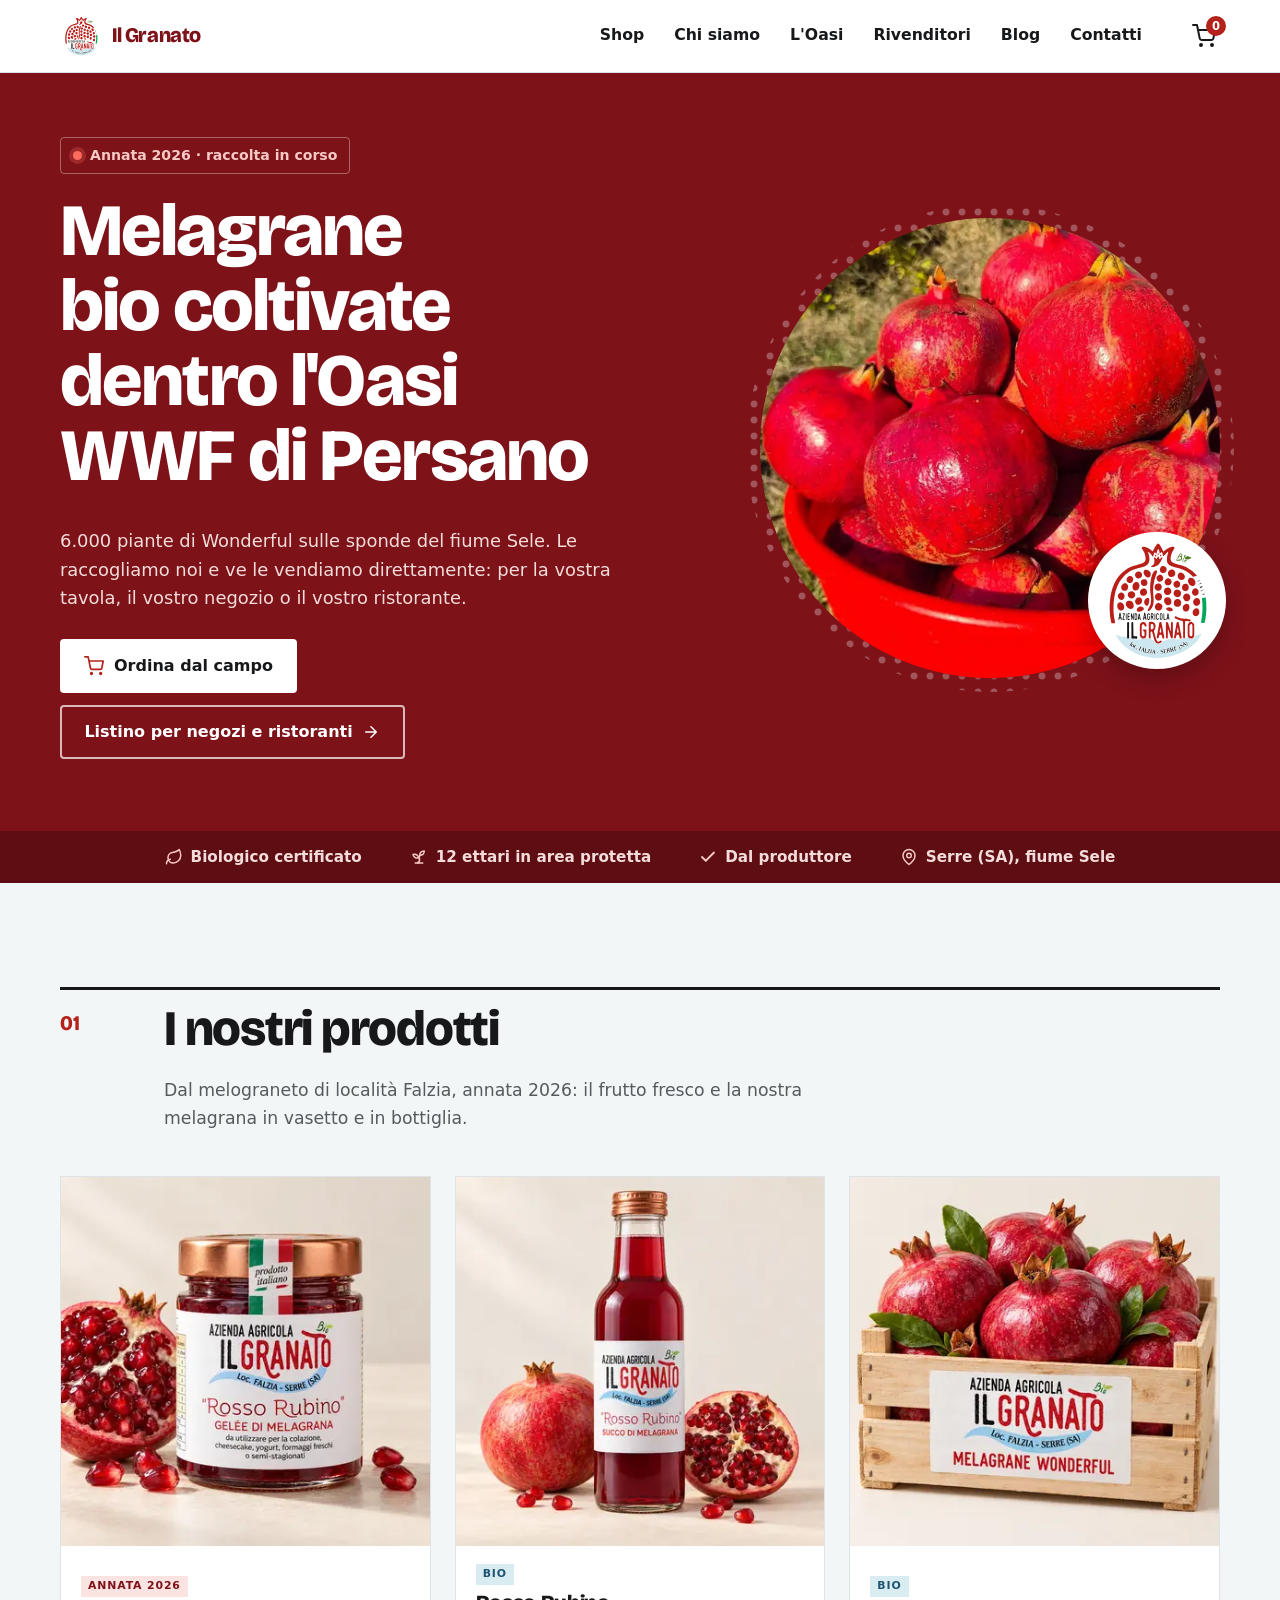
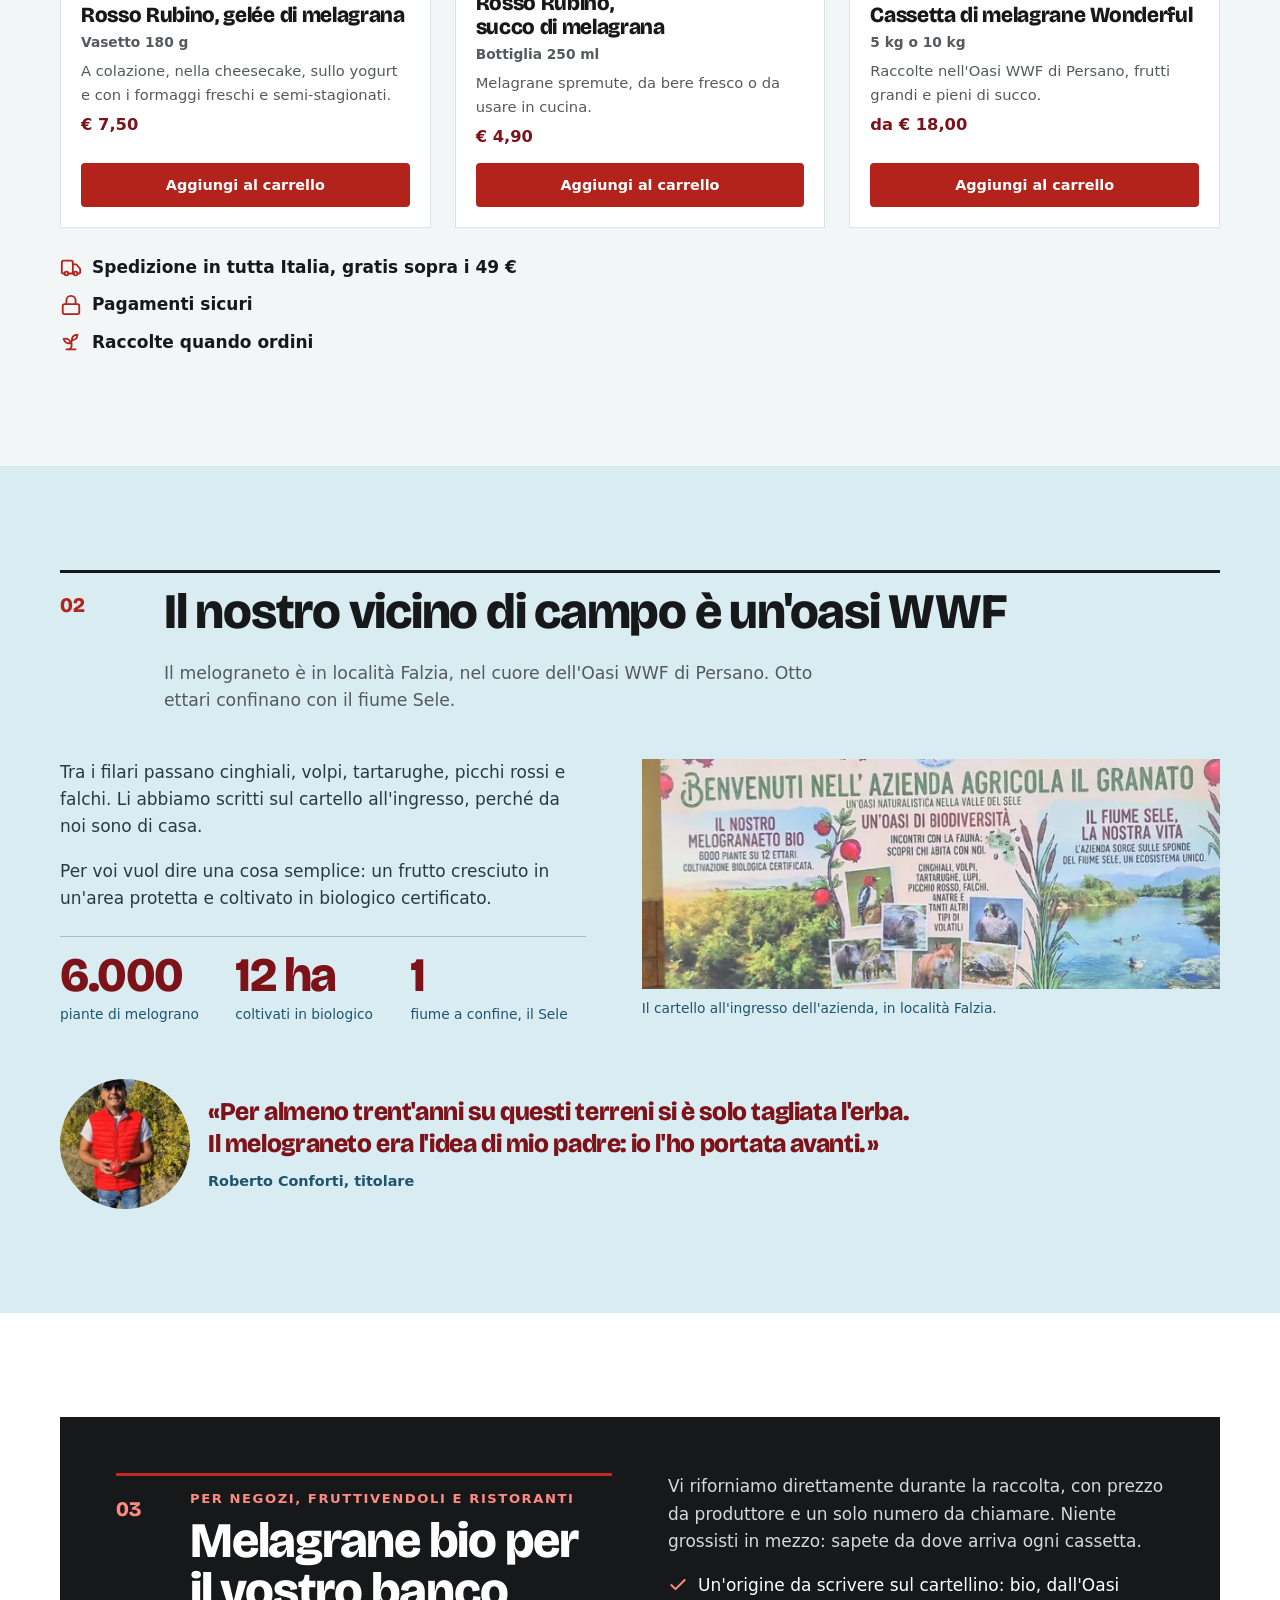
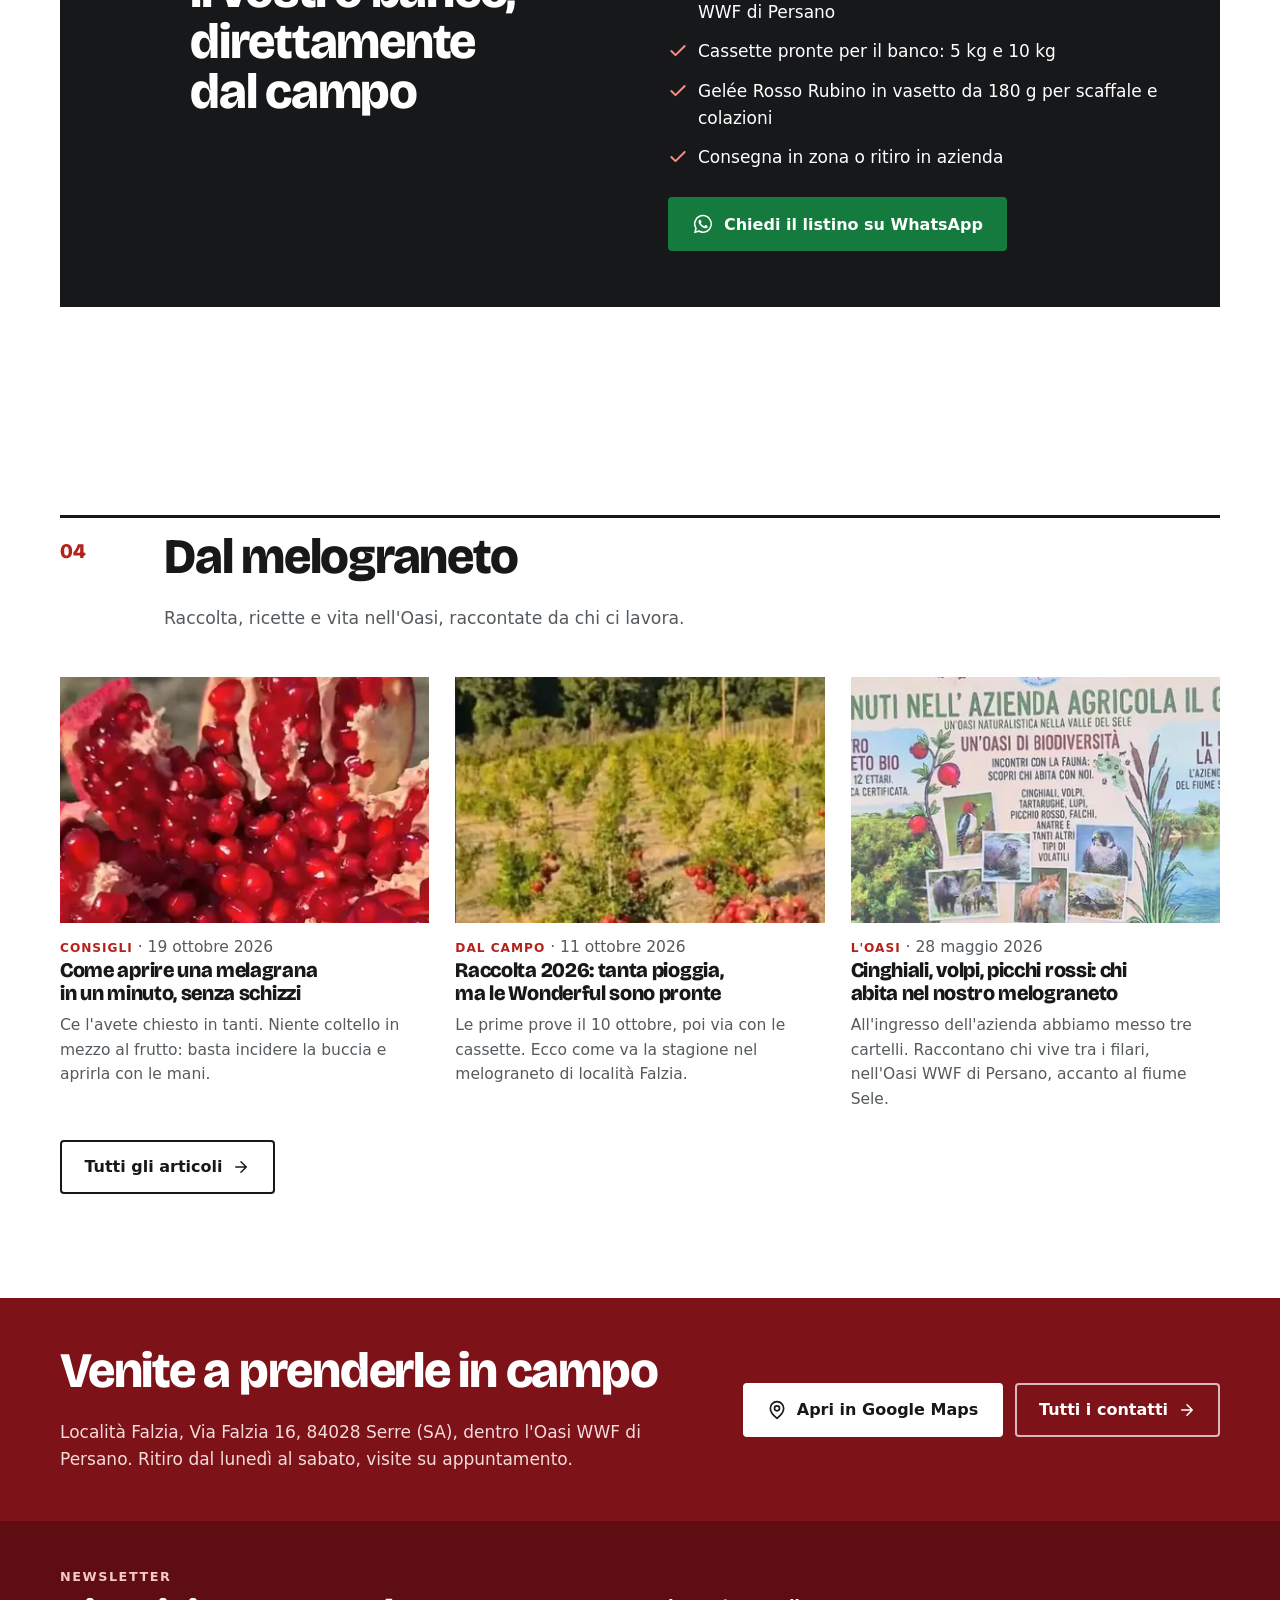
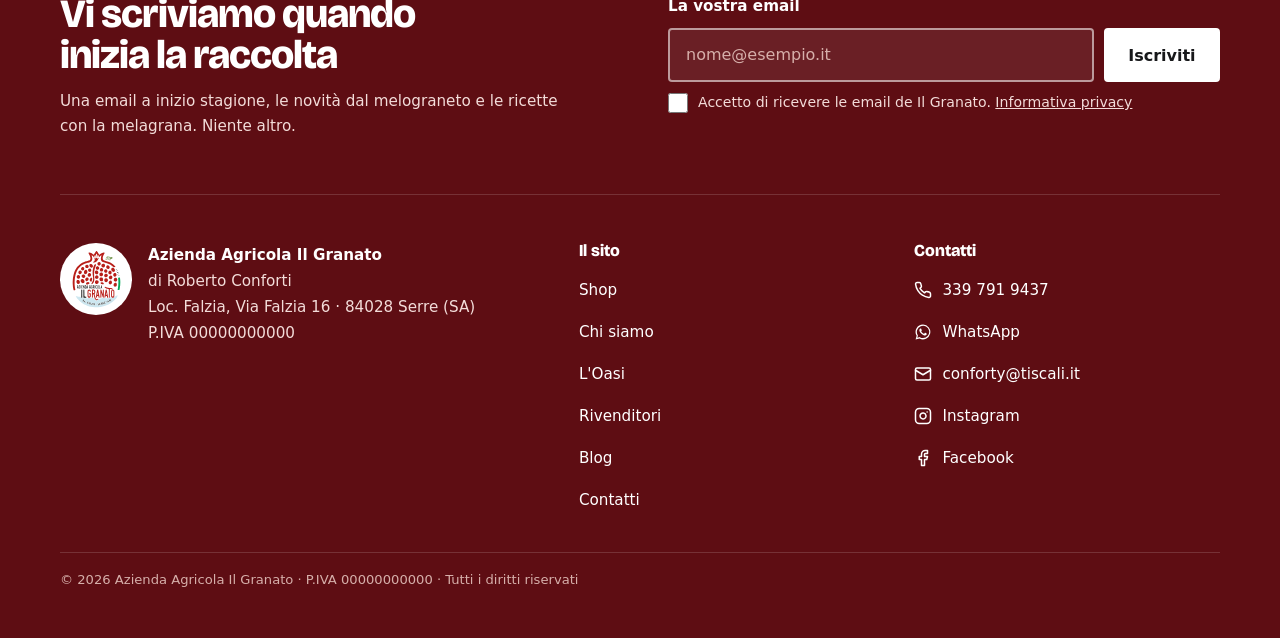
==== commit c0bfd441: "Tolto il pulsante WhatsApp fluttuante Co-Authored-By: Claude Opus 5.5 <noreply@anthropic.com>" ====
--- a/index.html
+++ b/index.html
@@ -21,7 +21,7 @@
   <link rel="icon" href="img/logo.svg" type="image/svg+xml">
   <link rel="preload" as="image" type="image/webp" fetchpriority="high" imagesrcset="img/tondo-400.webp 400w, img/tondo-600.webp 600w, img/tondo-800.webp 800w" imagesizes="(min-width: 960px) 460px, 78vw">
   <link rel="preload" href="fonts/bricolage-800.woff2" as="font" type="font/woff2" crossorigin>
-  <style id="css">@font-face { font-family: "Bricolage"; src: url(fonts/bricolage-800.woff2) format("woff2"); font-weight: 800; font-display: swap; }:root {--granato: #7D1219;--granato-2: #5E0D13;--rosso: #C42A21;--rosso-2: #B3231B;--rosa: #F7C9C4;--sele: #D9ECF2;--sele-2: #1E5470;--bianco: #FFFFFF;--grigio-0: #F3F6F7;--linea: #DDE3E6;--ink: #17181A;--ink-2: #545A5E;--wa: #157A3E;--display: "Bricolage", "Arial Black", system-ui, sans-serif;--sans: system-ui, -apple-system, "Segoe UI", Roboto, "Helvetica Neue", Arial, sans-serif;}*, *::before, *::after { box-sizing: border-box; }html { -webkit-text-size-adjust: 100%; scroll-behavior: smooth; scroll-padding-top: 72px; }body { margin: 0; background: var(--bianco); color: var(--ink); font: 400 1.0625rem/1.6 var(--sans); }img { display: block; max-width: 100%; height: auto; }a { color: inherit; }svg { flex-shrink: 0; }h1, h2, h3 { font-family: var(--display); font-weight: 800; line-height: 1.02; letter-spacing: -.025em; margin: 0 0 .45em; text-wrap: balance; }h1 { font-size: clamp(2.5rem, 10.5vw, 4.6rem); }h2 { font-size: clamp(1.9rem, 7vw, 3.1rem); }h3 { font-size: 1.35rem; letter-spacing: -.015em; line-height: 1.1; }p { margin: 0 0 1em; }.wrap { width: min(100% - 32px, 1160px); margin-inline: auto; }.wrap--narrow { width: min(100% - 32px, 760px); }.sr { position: absolute; width: 1px; height: 1px; overflow: hidden; clip: rect(0 0 0 0); white-space: nowrap; }.skip { position: absolute; left: -999px; top: 8px; z-index: 60; background: var(--ink); color: #fff; padding: 8px 14px; }.skip:focus { left: 8px; }:focus-visible { outline: 3px solid var(--rosso); outline-offset: 3px; }.btn { display: inline-flex; align-items: center; justify-content: center; gap: .6em; min-height: 54px; padding: .85em 1.4em; border: 2px solid var(--rosso-2); border-radius: 4px; background: var(--rosso-2); color: #fff; font: 700 1rem/1.2 var(--sans); text-decoration: none; cursor: pointer; transition: background-color .2s, color .2s, border-color .2s, transform .15s; }.btn:hover { background: var(--granato); border-color: var(--granato); }.btn:active { transform: translateY(1px); }.btn--wa { background: var(--wa); border-color: var(--wa); }.btn--wa:hover { background: #0F5F30; border-color: #0F5F30; }.btn--light { background: #fff; border-color: #fff; color: var(--ink); }.btn--light:hover { background: var(--rosa); border-color: var(--rosa); color: var(--ink); }.btn--light .ico-wa { color: var(--wa); }.btn--light .ico-cart { color: var(--rosso-2); }.btn--line { background: transparent; border-color: rgb(255 255 255 / .7); color: #fff; }.btn--line:hover { background: #fff; color: var(--granato); border-color: #fff; }.btn--line-dark { background: transparent; border-color: var(--ink); color: var(--ink); margin-top: 28px; }.btn--line-dark:hover { background: var(--ink); color: #fff; border-color: var(--ink); }.btn--sm { min-height: 44px; padding: .55em .8em; font-size: .9rem; width: 100%; }.cta-row { display: flex; flex-wrap: wrap; gap: 12px; }.link { display: inline-flex; align-items: center; gap: .4em; font-weight: 700; color: var(--rosso-2); text-underline-offset: 4px; }.top { position: sticky; top: 0; z-index: 30; background: rgb(255 255 255 / .96); backdrop-filter: blur(8px); border-bottom: 1px solid var(--linea); }.top__in { display: grid; grid-template-columns: 48px 1fr 48px; align-items: center; min-height: 64px; }.burger { display: grid; place-items: center; width: 48px; height: 48px; margin-left: -10px; border: 0; background: none; color: var(--ink); cursor: pointer; border-radius: 4px; }.burger:hover { background: var(--grigio-0); }.brand { justify-self: center; display: flex; align-items: center; gap: 10px; text-decoration: none; }.brand span { font: 800 1.3rem/1 var(--display); letter-spacing: -.02em; color: var(--granato); }.nav { display: none; }.cart { justify-self: end; position: relative; display: grid; place-items: center; width: 48px; height: 48px; margin-right: -8px; color: var(--ink); border-radius: 4px; }.cart:hover { background: var(--grigio-0); }.cart__n { position: absolute; top: 4px; right: 2px; min-width: 20px; height: 20px; padding: 0 5px; border-radius: 10px; background: var(--rosso-2); color: #fff; font: 700 .72rem/20px var(--sans); text-align: center; }.cart.bump .cart__n { animation: bump .35s ease; }@keyframes bump { 50% { transform: scale(1.35); } }.drawer { position: fixed; inset: 0; width: 100vw; max-width: none; height: 100vh; height: 100dvh; max-height: none; margin: 0; padding: 0; border: 0; overflow-y: auto; overscroll-behavior: contain; background: var(--granato); color: #fff; }.drawer::backdrop { background: rgb(23 24 26 / .5); }.drawer[open] { animation: drawer-in .28s cubic-bezier(.2,.8,.2,1); }@keyframes drawer-in { from { opacity: 0; transform: translateX(-24px); } }.drawer__in { min-height: 100vh; min-height: 100dvh; display: flex; flex-direction: column; padding: 16px 20px calc(24px + env(safe-area-inset-bottom)); }.drawer__head { display: flex; align-items: center; justify-content: space-between; }.drawer__head img { background: #fff; border-radius: 50%; padding: 4px; }.drawer__x { display: grid; place-items: center; width: 52px; height: 52px; border: 2px solid rgb(255 255 255 / .35); border-radius: 50%; background: none; color: #fff; cursor: pointer; }.drawer__x:hover { background: rgb(255 255 255 / .12); }.drawer__in > nav { flex: 1; }.drawer__list { list-style: none; margin: 20px 0; padding: 0; }.drawer__list a { display: flex; align-items: baseline; gap: 14px; padding: 10px 0; border-bottom: 1px solid rgb(255 255 255 / .16); text-decoration: none; font: 800 clamp(1.7rem, 8.2vw, 2.8rem)/1.1 var(--display); letter-spacing: -.02em; }.drawer__list a:hover { color: var(--rosa); }.drawer__n { font: 600 .8rem/1 var(--sans); letter-spacing: .1em; color: var(--rosa); min-width: 22px; }.drawer__foot { display: grid; gap: 12px; padding-top: 18px; border-top: 1px solid rgb(255 255 255 / .16); font-size: 1rem; }.drawer__foot a, .drawer__foot p { display: flex; align-items: center; gap: 10px; margin: 0; color: #fff; }.drawer__foot a { font-weight: 700; text-decoration: none; min-height: 44px; }.drawer__foot p { color: #F3DCD9; }.drawer__foot svg { color: var(--rosa); }html.menu-aperto, html.menu-aperto body { overflow: hidden; }.hero { background: var(--granato); color: #fff; overflow: hidden; }.hero__in { display: grid; gap: 32px; padding: 32px 0 40px; }.chip { display: inline-flex; align-items: center; gap: 8px; margin-bottom: 20px; padding: 6px 12px; border: 1px solid rgb(255 255 255 / .35); border-radius: 4px; font-size: .88rem; font-weight: 600; color: var(--rosa); }.dot { width: 9px; height: 9px; border-radius: 50%; background: #FF6B5E; box-shadow: 0 0 0 4px rgb(255 107 94 / .25); }.hero h1 { color: #fff; }.hero .lead { color: #F3DCD9; font-size: 1.12rem; max-width: 34em; margin-bottom: 26px; }.hero__pic { position: relative; margin: 0 auto; width: min(78vw, 460px); }.hero__pic::before { content: ""; position: absolute; inset: -14px; border-radius: 50%; background: radial-gradient(circle, rgb(255 255 255 / .28) 0 3px, transparent 4px) 0 0 / 16px 16px;-webkit-mask: radial-gradient(circle, transparent 66%, #000 67%); mask: radial-gradient(circle, transparent 66%, #000 67%); }.hero__tondo { position: relative; width: 100%; aspect-ratio: 1; object-fit: cover; border-radius: 50%; }.hero__logo { position: absolute; right: -6px; bottom: 2%; width: 30%; background: #fff; border-radius: 50%; padding: 6px; box-shadow: 0 8px 24px rgb(0 0 0 / .25); }.ticker { list-style: none; margin: 0; padding: 14px 16px; display: grid; grid-template-columns: 1fr 1fr; gap: 10px 16px; background: var(--granato-2); color: #F3DCD9; font-size: .88rem; font-weight: 600; }.ticker li { display: flex; align-items: center; gap: 8px; }.ticker svg { color: var(--rosa); }.sec { padding: 64px 0; }.sec--sele { background: var(--sele); }.sec--grey { background: var(--grigio-0); }.sec__head { display: grid; grid-template-columns: auto 1fr; gap: 14px; align-items: start; margin-bottom: 30px; border-top: 3px solid var(--ink); padding-top: 14px; }.num { font: 800 1rem/1 var(--display); color: var(--rosso-2); margin: .45em 0 0; }.sec__lead { color: var(--ink-2); font-size: 1.08rem; max-width: 38em; margin: 0; }.kicker { font: 700 .82rem/1.3 var(--sans); letter-spacing: .12em; text-transform: uppercase; color: var(--rosso-2); margin-bottom: 8px; }.oasi { display: grid; gap: 26px; }.oasi__txt p { color: #2B3A40; }.stats { display: grid; grid-template-columns: repeat(3, 1fr); margin: 24px 0 0; border-top: 1px solid rgb(30 84 112 / .3); }.stats div { padding: 14px 8px 0 0; }.stats dt { font: 800 clamp(1.8rem, 8.5vw, 3rem)/1 var(--display); color: var(--granato); letter-spacing: -.03em; }.stats dd { margin: 6px 0 0; font-size: .86rem; color: var(--sele-2); line-height: 1.35; }.cartello { margin: 0; }.cartello img { width: 100%; }.cartello figcaption { margin-top: 8px; font-size: .86rem; color: var(--sele-2); }.quote { margin: 36px 0 0; display: grid; grid-template-columns: 92px 1fr; gap: 18px; align-items: center; }.quote img { width: 92px; height: 92px; object-fit: cover; object-position: top; border-radius: 50%; }.quote blockquote { margin: 0; }.quote p { font: 800 clamp(1.15rem, 4.6vw, 1.6rem)/1.25 var(--display); letter-spacing: -.015em; color: var(--granato); margin-bottom: .4em; }.quote footer { font-size: .9rem; color: var(--sele-2); font-weight: 600; }.b2b { background: var(--ink); color: #fff; padding: 24px 20px 28px; }.b2b .sec__head { border-top-color: var(--rosso); }.b2b .num, .b2b .kicker { color: #FF8A80; }.b2b h2 { color: #fff; }.b2b__body > p { color: #D5D9DB; }.ticks { list-style: none; padding: 0; margin: 0 0 26px; display: grid; gap: 12px; }.ticks li { display: flex; gap: 10px; align-items: flex-start; }.ticks svg { color: #FF8A80; margin-top: 3px; }.grid-shop { display: grid; gap: 14px; }.pcard { position: relative; background: #fff; border: 1px solid var(--linea); display: grid; grid-template-columns: 42% 1fr; }.pcard__img { position: relative; display: block; aspect-ratio: 1; overflow: hidden; background: #EFE9E3; }.pcard__img img { width: 100%; height: 100%; object-fit: cover; transition: transform .5s ease; }@media (max-width: 599px) { .pcard__img { aspect-ratio: auto; min-height: 100%; } .pcard__img img { position: absolute; inset: 0; } }.pcard:hover .pcard__img img { transform: scale(1.04); }.pcard__b { padding: 12px 14px; display: flex; flex-direction: column; gap: 4px; }.pcard h3 { font-size: 1.1rem; line-height: 1.12; margin: 2px 0 0; }.pcard h3 a { text-decoration: none; }.pcard h3 a::after { content: ""; position: absolute; inset: 0; }.pcard h3 a:hover { color: var(--rosso-2); }.fmt { font-size: .86rem; font-weight: 700; color: var(--ink-2); margin: 0; }.pdesc { display: none; font-size: .92rem; color: var(--ink-2); margin: 2px 0 0; }.price { font: 700 1.02rem/1.4 var(--sans); color: var(--granato); margin: 4px 0 10px; }.pcard .btn { position: relative; z-index: 1; margin-top: auto; }.tag { align-self: flex-start; font: 700 .68rem/1 var(--sans); letter-spacing: .08em; text-transform: uppercase; padding: 5px 7px; background: var(--sele); color: var(--sele-2); }.tag--new { background: #FBE3E1; color: var(--granato); }.assure { list-style: none; padding: 0; margin: 26px 0 6px; display: grid; gap: 10px; }.assure li { display: flex; align-items: center; gap: 10px; font-weight: 600; }.assure svg { color: var(--rosso-2); }.assure__note { font-size: .86rem; margin: 0; }.posts { display: grid; gap: 26px; }.post { display: grid; gap: 12px; align-content: start; }.post__img { display: block; aspect-ratio: 3 / 2; overflow: hidden; background: var(--grigio-0); }.post__img img { width: 100%; height: 100%; object-fit: cover; transition: transform .4s ease; }.post:hover .post__img img { transform: scale(1.04); }.post__meta { font-size: .84rem; color: var(--ink-2); margin: 0 0 6px; }.post__meta span { font-weight: 700; color: var(--rosso-2); text-transform: uppercase; letter-spacing: .08em; font-size: .76rem; }.post h3 { font-size: 1.3rem; margin-bottom: .35em; }.post h3 a { text-decoration: none; }.post h3 a:hover { color: var(--rosso-2); }.post p { color: var(--ink-2); font-size: .97rem; margin: 0; }@media (max-width: 599px) {.posts:not(.posts--all) .post { grid-template-columns: 112px 1fr; gap: 14px; }.posts:not(.posts--all) .post__img { width: 112px; height: 112px; aspect-ratio: auto; }.posts:not(.posts--all) .post h3 { font-size: 1.1rem; }.posts:not(.posts--all) .post p:last-child { display: none; }}.visit { background: var(--granato); color: #fff; padding: 48px 0; }.visit__in { display: grid; gap: 22px; }.visit h2 { color: #fff; }.visit p { color: #F3DCD9; margin: 0; }.pagehead { background: var(--granato); color: #fff; padding: 28px 0 40px; }.pagehead h1 { color: #fff; }.pagehead .lead { color: #F3DCD9; font-size: 1.12rem; max-width: 36em; margin: 0; }.crumbs { font-size: .88rem; color: var(--ink-2); margin-bottom: 18px; }.crumbs a { text-underline-offset: 3px; }.crumbs--light { color: var(--rosa); }.article__head { background: var(--granato); color: #fff; padding: 26px 0 36px; }.article__head h1 { color: #fff; font-size: clamp(2.1rem, 8.5vw, 3.6rem); margin: 0; }.post__meta--light { color: #F3DCD9; }.post__meta--light span { color: var(--rosa); }.article__img { width: 100%; aspect-ratio: 16 / 9; margin: 24px 0; object-fit: cover; }.prose { font-size: 1.1rem; line-height: 1.7; }.prose h2 { font-size: 1.6rem; margin: 1.4em 0 .4em; }.prose ol, .prose ul { padding-left: 1.2em; }.prose li { margin-bottom: .6em; }.article__src { font-size: .9rem; color: var(--ink-2); }.article__cta { margin: 32px 0 0; padding: 20px; border-left: 4px solid var(--rosso-2); background: var(--grigio-0); display: grid; gap: 14px; }.article__cta p { margin: 0; }.h-more { font-size: 1.8rem; border-top: 3px solid var(--ink); padding-top: 14px; }.contact { display: grid; gap: 32px; }.contact__cards { display: grid; gap: 10px; align-content: start; }.ccard { display: flex; gap: 14px; align-items: flex-start; padding: 18px; border: 1px solid var(--linea); text-decoration: none; transition: border-color .2s, background-color .2s; }.ccard:hover { border-color: var(--rosso-2); background: #FFF8F7; }.ccard svg { color: var(--rosso-2); margin-top: 2px; }.ccard span { display: grid; gap: 2px; font-size: 1.02rem; }.ccard b { font: 800 1.15rem/1.1 var(--display); letter-spacing: -.01em; }.ccard small { color: var(--ink-2); font-size: .88rem; }.ccard--wa { background: var(--wa); border-color: var(--wa); color: #fff; }.ccard--wa svg, .ccard--wa small { color: #DDF2E4; }.ccard--wa:hover { background: #0F5F30; border-color: #0F5F30; }.form { display: grid; gap: 8px; padding: 22px 20px; background: var(--grigio-0); align-content: start; }.form h2 { font-size: 1.7rem; margin: 0; }.form__hint { color: var(--ink-2); font-size: .95rem; }.form > label { font-weight: 700; margin-top: 6px; }.form input:not([type=radio]), .form textarea { width: 100%; min-height: 50px; padding: 12px 14px; border: 1.5px solid #8E999F; border-radius: 4px; font: 1rem/1.4 var(--sans); background: #fff; color: var(--ink); }.form input:focus, .form textarea:focus { outline: 3px solid var(--rosso); outline-offset: 1px; border-color: var(--ink); }.form .opts { margin: 8px 0 0; }.form .btn { margin-top: 12px; }.hours { display: grid; gap: 24px; align-items: center; }.hours img { width: 100%; }.about__txt p { color: var(--ink-2); font-size: 1.08rem; }.about__txt .link { margin-top: 6px; }.values { list-style: none; margin: 0; padding: 0; display: grid; gap: 28px; }.values li { border-top: 3px solid var(--rosso-2); padding-top: 16px; }.values svg { display: block; color: var(--rosso-2); margin-bottom: 10px; }.values h3 { margin-bottom: .35em; }.values p { color: var(--ink-2); margin: 0; }.specs__dl { margin: 0; }.specs__dl div { display: grid; grid-template-columns: 150px 1fr; gap: 10px; padding: 12px 0; border-bottom: 1px solid rgb(30 84 112 / .25); }.specs__dl dt { font-weight: 700; }.specs__dl dd { margin: 0; }.pdp { padding: 16px 0 64px; }.pdp__top { display: grid; gap: 24px; }.gallery { margin-inline: -16px; }.gallery { position: relative; }.gallery__main { width: 100%; aspect-ratio: 1; object-fit: cover; background: #EFE9E3; }.thumbs { display: grid; grid-template-columns: repeat(4, 1fr); gap: 8px; margin: 8px 16px 0; }.thumbs button { padding: 0; border: 2px solid transparent; overflow: hidden; background: none; cursor: pointer; aspect-ratio: 1; }.thumbs button[aria-pressed="true"] { border-color: var(--rosso-2); }.thumbs img { width: 100%; height: 100%; object-fit: cover; }.buy h1 { font-size: clamp(2.1rem, 8vw, 3rem); margin-top: 12px; }.buy__sub { color: var(--ink-2); font-size: 1.08rem; }.buy__price { font: 700 1.5rem/1.3 var(--sans); color: var(--granato); }.buy__price small { font-size: .9rem; font-weight: 500; color: var(--ink-2); }.opts { border: 0; padding: 0; margin: 0 0 18px; display: flex; flex-wrap: wrap; gap: 8px; }.opts legend { font-weight: 700; margin-bottom: 8px; padding: 0; }.opts input { position: absolute; opacity: 0; width: 1px; height: 1px; }.opts span { display: inline-flex; align-items: center; min-height: 48px; padding: 0 20px; border: 2px solid var(--linea); border-radius: 4px; background: #fff; font-weight: 700; cursor: pointer; }.opts input:checked + span { border-color: var(--rosso-2); color: var(--granato); background: #FFF3F2; }.opts input:focus-visible + span { outline: 3px solid var(--rosso); outline-offset: 2px; }.opts--sm span { min-height: 44px; padding: 0 14px; font-size: .95rem; }.qty { margin-bottom: 18px; }.qty label { display: block; font-weight: 700; margin-bottom: 8px; }.qty__ctl { display: inline-flex; border: 2px solid var(--linea); border-radius: 4px; overflow: hidden; }.qty__ctl button { width: 48px; height: 48px; border: 0; background: #fff; font-size: 1.4rem; cursor: pointer; color: var(--ink); }.qty__ctl button:hover { background: var(--grigio-0); }.qty__ctl input { width: 52px; border: 0; text-align: center; font: 700 1.05rem var(--sans); color: var(--ink); -moz-appearance: textfield; }.qty__ctl input::-webkit-inner-spin-button { -webkit-appearance: none; }.buy__bar { position: fixed; left: 0; right: 0; bottom: 0; z-index: 25; display: flex; align-items: center; gap: 12px; justify-content: space-between; padding: 10px 16px calc(10px + env(safe-area-inset-bottom)); background: #fff; border-top: 1px solid var(--linea); box-shadow: 0 -6px 20px rgb(23 24 26 / .08); }.buy__bar-price { margin: 0; font: 700 1rem/1.25 var(--sans); color: var(--granato); display: flex; flex-direction: column; }.buy__bar-price small { font-size: .8rem; font-weight: 500; color: var(--ink-2); }.buy__bar .btn { flex: 1; max-width: 250px; }.buy__assure { list-style: none; padding: 0; margin: 4px 0 18px; display: grid; gap: 10px; font-size: .95rem; }.buy__assure li { display: flex; align-items: center; gap: 10px; flex-wrap: wrap; }.buy__assure svg { color: var(--rosso-2); }.ask { display: flex; gap: 12px; align-items: center; padding: 14px 16px; background: #E7F3EA; color: #0F4A26; text-decoration: none; }.ask svg { color: var(--wa); }.ask:hover { background: #D8ECDE; }.pdp__body { display: grid; gap: 28px; margin-top: 44px; }.desc h2, .specs h2 { font-size: 1.45rem; margin: 1.2em 0 .4em; }.desc h2:first-child, .specs h2:first-child { margin-top: 0; }.desc p, .specs p { color: var(--ink-2); }.specs { background: var(--grigio-0); padding: 20px; }.specs dl { margin: 0; }.specs dl div { display: grid; grid-template-columns: 110px 1fr; gap: 10px; padding: 10px 0; border-bottom: 1px solid var(--linea); }.specs dt { font-weight: 700; }.specs dd { margin: 0; color: var(--ink-2); }.related { margin-top: 56px; }.related h2 { font-size: 1.8rem; border-top: 3px solid var(--ink); padding-top: 14px; }.has-bar .foot { padding-bottom: 110px; }.has-bar .toast { bottom: 96px; }.news { display: grid; gap: 20px; padding: 0 0 40px; margin-bottom: 40px; border-bottom: 1px solid rgb(255 255 255 / .15); }.news__k { font: 700 .8rem/1.3 var(--sans); letter-spacing: .12em; text-transform: uppercase; color: var(--rosa); margin-bottom: 8px; }.news h2 { color: #fff; font-size: clamp(1.7rem, 6.5vw, 2.5rem); margin-bottom: .35em; }.news__txt p:last-child { margin: 0; color: #F3DCD9; max-width: 34em; }.news__form { display: grid; gap: 10px; align-content: start; }.news__form > label:first-child { font-weight: 700; color: #fff; }.news__row { display: grid; gap: 10px; }.news__row input { width: 100%; min-height: 54px; padding: 12px 16px; border: 2px solid rgb(255 255 255 / .55); border-radius: 4px; background: rgb(255 255 255 / .08); color: #fff; font: 1rem/1.4 var(--sans); }.news__row input::placeholder { color: #D6AFAA; }.news__row input:focus { outline: 3px solid var(--rosa); outline-offset: 1px; border-color: #fff; }.news__ok { display: flex; gap: 10px; align-items: flex-start; font-size: .88rem; color: #F3DCD9; line-height: 1.45; }.news__ok input { width: 20px; height: 20px; margin: 1px 0 0; accent-color: var(--rosa); flex-shrink: 0; }.foot { background: var(--granato-2); color: #F3DCD9; padding: 48px 0 110px; font-size: .95rem; }.foot__grid { display: grid; gap: 30px; }.foot__brand { display: flex; gap: 16px; align-items: flex-start; }.foot__brand img { background: #fff; border-radius: 50%; padding: 5px; width: 72px; height: 72px; }.foot__brand b { color: #fff; }.foot__brand p { margin: 0; line-height: 1.7; }.foot__col { display: grid; gap: 2px; align-content: start; }.foot__t { font: 800 1.05rem/1 var(--display); color: #fff; margin: 0 0 8px; }.foot__col a { display: inline-flex; align-items: center; gap: 10px; min-height: 40px; text-decoration: none; color: #fff; }.foot__col a:hover { color: var(--rosa); }.foot__note { font-size: .82rem; color: #D6AFAA; margin: 32px 0 0; padding-top: 16px; border-top: 1px solid rgb(255 255 255 / .15); }.fab { position: fixed; right: 16px; bottom: 16px; z-index: 20; display: inline-flex; align-items: center; gap: 8px; min-height: 48px; padding: 0 16px 0 14px; border-radius: 4px; background: var(--ink); color: #fff; font: 700 .95rem/1 var(--sans); text-decoration: none; box-shadow: 0 8px 24px rgb(23 24 26 / .28); transition: background-color .2s, transform .15s; }.fab svg { color: #4ADE80; }.fab:hover { background: var(--granato); }.fab:active { transform: translateY(1px); }.toast { position: fixed; left: 50%; bottom: 88px; transform: translateX(-50%); z-index: 40; background: var(--ink); color: #fff; padding: 12px 18px; font-weight: 600; font-size: .95rem; max-width: calc(100vw - 32px); }@media (min-width: 600px) {.values { grid-template-columns: 1fr 1fr; }.grid-shop { grid-template-columns: repeat(3, 1fr); gap: 14px; }.pcard { grid-template-columns: 1fr; }.pdesc { display: block; }.posts { grid-template-columns: repeat(3, 1fr); }.posts--all { grid-template-columns: repeat(2, 1fr); gap: 36px 24px; }.quote { grid-template-columns: 130px 1fr; }.quote img { width: 130px; height: 130px; }.b2b { padding: 36px; }}@media (min-width: 960px) {.top__in { grid-template-columns: auto 1fr auto; gap: 24px; min-height: 72px; }.burger { display: none; }.brand { justify-self: start; }.nav { display: flex; gap: 2px; justify-self: end; }.nav a { padding: 10px 14px; text-decoration: none; font-weight: 600; font-size: .98rem; border-bottom: 2px solid transparent; }.nav a:hover, .nav a[aria-current] { border-bottom-color: var(--rosso-2); }.hero__in { grid-template-columns: 1.15fr 1fr; align-items: center; gap: 56px; padding: 64px 0 72px; }.hero__pic { width: 460px; margin-right: 0; }.ticker { display: flex; justify-content: center; gap: 48px; font-size: .95rem; }.sec { padding: 104px 0; }.sec__head { grid-template-columns: 90px 1fr; margin-bottom: 44px; }.num { font-size: 1.3rem; }.oasi { grid-template-columns: 1fr 1.1fr; gap: 56px; align-items: start; }.quote { max-width: 860px; margin-top: 56px; }.b2b { display: grid; grid-template-columns: 1fr 1fr; gap: 56px; padding: 56px; }.b2b .sec__head { margin: 0; grid-template-columns: 60px 1fr; }.grid-shop { gap: 24px; }.posts--all { grid-template-columns: repeat(3, 1fr); }.pcard__b { padding: 18px 20px 20px; }.pcard h3 { font-size: 1.35rem; }.visit__in { grid-template-columns: 1.3fr 1fr; align-items: center; }.visit .cta-row { justify-content: flex-end; }.contact { grid-template-columns: 1fr 1fr; gap: 48px; }.hours { grid-template-columns: 1.2fr 1fr; gap: 56px; }.values { grid-template-columns: repeat(4, 1fr); gap: 32px; }.pdp { padding-top: 28px; }.pdp__top { grid-template-columns: 540px 1fr; gap: 56px; align-items: start; }.gallery { margin: 0; }.thumbs { margin: 8px 0 0; }.buy { position: sticky; top: 96px; }.buy__bar { position: static; padding: 0; background: none; border: 0; box-shadow: none; margin-bottom: 18px; }.buy__bar-price { display: none; }.buy__bar .btn { max-width: none; }.has-bar .foot { padding-bottom: 48px; }.has-bar .toast { bottom: 24px; }.pdp__body { grid-template-columns: 1.4fr 1fr; gap: 56px; align-items: start; }.foot { padding-bottom: 48px; }.foot__grid { grid-template-columns: 1.6fr 1fr 1fr; }.news { grid-template-columns: 1fr 1fr; gap: 56px; align-items: center; padding-bottom: 56px; margin-bottom: 48px; }.news__row { grid-template-columns: 1fr auto; }}@media (prefers-reduced-motion: reduce) {html { scroll-behavior: auto; }*, *::before, *::after { transition: none !important; animation: none !important; }}</style>
+  <style id="css">@font-face { font-family: "Bricolage"; src: url(fonts/bricolage-800.woff2) format("woff2"); font-weight: 800; font-display: swap; }:root {--granato: #7D1219;--granato-2: #5E0D13;--rosso: #C42A21;--rosso-2: #B3231B;--rosa: #F7C9C4;--sele: #D9ECF2;--sele-2: #1E5470;--bianco: #FFFFFF;--grigio-0: #F3F6F7;--linea: #DDE3E6;--ink: #17181A;--ink-2: #545A5E;--wa: #157A3E;--display: "Bricolage", "Arial Black", system-ui, sans-serif;--sans: system-ui, -apple-system, "Segoe UI", Roboto, "Helvetica Neue", Arial, sans-serif;}*, *::before, *::after { box-sizing: border-box; }html { -webkit-text-size-adjust: 100%; scroll-behavior: smooth; scroll-padding-top: 72px; }body { margin: 0; background: var(--bianco); color: var(--ink); font: 400 1.0625rem/1.6 var(--sans); }img { display: block; max-width: 100%; height: auto; }a { color: inherit; }svg { flex-shrink: 0; }h1, h2, h3 { font-family: var(--display); font-weight: 800; line-height: 1.02; letter-spacing: -.025em; margin: 0 0 .45em; text-wrap: balance; }h1 { font-size: clamp(2.5rem, 10.5vw, 4.6rem); }h2 { font-size: clamp(1.9rem, 7vw, 3.1rem); }h3 { font-size: 1.35rem; letter-spacing: -.015em; line-height: 1.1; }p { margin: 0 0 1em; }.wrap { width: min(100% - 32px, 1160px); margin-inline: auto; }.wrap--narrow { width: min(100% - 32px, 760px); }.sr { position: absolute; width: 1px; height: 1px; overflow: hidden; clip: rect(0 0 0 0); white-space: nowrap; }.skip { position: absolute; left: -999px; top: 8px; z-index: 60; background: var(--ink); color: #fff; padding: 8px 14px; }.skip:focus { left: 8px; }:focus-visible { outline: 3px solid var(--rosso); outline-offset: 3px; }.btn { display: inline-flex; align-items: center; justify-content: center; gap: .6em; min-height: 54px; padding: .85em 1.4em; border: 2px solid var(--rosso-2); border-radius: 4px; background: var(--rosso-2); color: #fff; font: 700 1rem/1.2 var(--sans); text-decoration: none; cursor: pointer; transition: background-color .2s, color .2s, border-color .2s, transform .15s; }.btn:hover { background: var(--granato); border-color: var(--granato); }.btn:active { transform: translateY(1px); }.btn--wa { background: var(--wa); border-color: var(--wa); }.btn--wa:hover { background: #0F5F30; border-color: #0F5F30; }.btn--light { background: #fff; border-color: #fff; color: var(--ink); }.btn--light:hover { background: var(--rosa); border-color: var(--rosa); color: var(--ink); }.btn--light .ico-wa { color: var(--wa); }.btn--light .ico-cart { color: var(--rosso-2); }.btn--line { background: transparent; border-color: rgb(255 255 255 / .7); color: #fff; }.btn--line:hover { background: #fff; color: var(--granato); border-color: #fff; }.btn--line-dark { background: transparent; border-color: var(--ink); color: var(--ink); margin-top: 28px; }.btn--line-dark:hover { background: var(--ink); color: #fff; border-color: var(--ink); }.btn--sm { min-height: 44px; padding: .55em .8em; font-size: .9rem; width: 100%; }.cta-row { display: flex; flex-wrap: wrap; gap: 12px; }.link { display: inline-flex; align-items: center; gap: .4em; font-weight: 700; color: var(--rosso-2); text-underline-offset: 4px; }.top { position: sticky; top: 0; z-index: 30; background: rgb(255 255 255 / .96); backdrop-filter: blur(8px); border-bottom: 1px solid var(--linea); }.top__in { display: grid; grid-template-columns: 48px 1fr 48px; align-items: center; min-height: 64px; }.burger { display: grid; place-items: center; width: 48px; height: 48px; margin-left: -10px; border: 0; background: none; color: var(--ink); cursor: pointer; border-radius: 4px; }.burger:hover { background: var(--grigio-0); }.brand { justify-self: center; display: flex; align-items: center; gap: 10px; text-decoration: none; }.brand span { font: 800 1.3rem/1 var(--display); letter-spacing: -.02em; color: var(--granato); }.nav { display: none; }.cart { justify-self: end; position: relative; display: grid; place-items: center; width: 48px; height: 48px; margin-right: -8px; color: var(--ink); border-radius: 4px; }.cart:hover { background: var(--grigio-0); }.cart__n { position: absolute; top: 4px; right: 2px; min-width: 20px; height: 20px; padding: 0 5px; border-radius: 10px; background: var(--rosso-2); color: #fff; font: 700 .72rem/20px var(--sans); text-align: center; }.cart.bump .cart__n { animation: bump .35s ease; }@keyframes bump { 50% { transform: scale(1.35); } }.drawer { position: fixed; inset: 0; width: 100vw; max-width: none; height: 100vh; height: 100dvh; max-height: none; margin: 0; padding: 0; border: 0; overflow-y: auto; overscroll-behavior: contain; background: var(--granato); color: #fff; }.drawer::backdrop { background: rgb(23 24 26 / .5); }.drawer[open] { animation: drawer-in .28s cubic-bezier(.2,.8,.2,1); }@keyframes drawer-in { from { opacity: 0; transform: translateX(-24px); } }.drawer__in { min-height: 100vh; min-height: 100dvh; display: flex; flex-direction: column; padding: 16px 20px calc(24px + env(safe-area-inset-bottom)); }.drawer__head { display: flex; align-items: center; justify-content: space-between; }.drawer__head img { background: #fff; border-radius: 50%; padding: 4px; }.drawer__x { display: grid; place-items: center; width: 52px; height: 52px; border: 2px solid rgb(255 255 255 / .35); border-radius: 50%; background: none; color: #fff; cursor: pointer; }.drawer__x:hover { background: rgb(255 255 255 / .12); }.drawer__in > nav { flex: 1; }.drawer__list { list-style: none; margin: 20px 0; padding: 0; }.drawer__list a { display: flex; align-items: baseline; gap: 14px; padding: 10px 0; border-bottom: 1px solid rgb(255 255 255 / .16); text-decoration: none; font: 800 clamp(1.7rem, 8.2vw, 2.8rem)/1.1 var(--display); letter-spacing: -.02em; }.drawer__list a:hover { color: var(--rosa); }.drawer__n { font: 600 .8rem/1 var(--sans); letter-spacing: .1em; color: var(--rosa); min-width: 22px; }.drawer__foot { display: grid; gap: 12px; padding-top: 18px; border-top: 1px solid rgb(255 255 255 / .16); font-size: 1rem; }.drawer__foot a, .drawer__foot p { display: flex; align-items: center; gap: 10px; margin: 0; color: #fff; }.drawer__foot a { font-weight: 700; text-decoration: none; min-height: 44px; }.drawer__foot p { color: #F3DCD9; }.drawer__foot svg { color: var(--rosa); }html.menu-aperto, html.menu-aperto body { overflow: hidden; }.hero { background: var(--granato); color: #fff; overflow: hidden; }.hero__in { display: grid; gap: 32px; padding: 32px 0 40px; }.chip { display: inline-flex; align-items: center; gap: 8px; margin-bottom: 20px; padding: 6px 12px; border: 1px solid rgb(255 255 255 / .35); border-radius: 4px; font-size: .88rem; font-weight: 600; color: var(--rosa); }.dot { width: 9px; height: 9px; border-radius: 50%; background: #FF6B5E; box-shadow: 0 0 0 4px rgb(255 107 94 / .25); }.hero h1 { color: #fff; }.hero .lead { color: #F3DCD9; font-size: 1.12rem; max-width: 34em; margin-bottom: 26px; }.hero__pic { position: relative; margin: 0 auto; width: min(78vw, 460px); }.hero__pic::before { content: ""; position: absolute; inset: -14px; border-radius: 50%; background: radial-gradient(circle, rgb(255 255 255 / .28) 0 3px, transparent 4px) 0 0 / 16px 16px;-webkit-mask: radial-gradient(circle, transparent 66%, #000 67%); mask: radial-gradient(circle, transparent 66%, #000 67%); }.hero__tondo { position: relative; width: 100%; aspect-ratio: 1; object-fit: cover; border-radius: 50%; }.hero__logo { position: absolute; right: -6px; bottom: 2%; width: 30%; background: #fff; border-radius: 50%; padding: 6px; box-shadow: 0 8px 24px rgb(0 0 0 / .25); }.ticker { list-style: none; margin: 0; padding: 14px 16px; display: grid; grid-template-columns: 1fr 1fr; gap: 10px 16px; background: var(--granato-2); color: #F3DCD9; font-size: .88rem; font-weight: 600; }.ticker li { display: flex; align-items: center; gap: 8px; }.ticker svg { color: var(--rosa); }.sec { padding: 64px 0; }.sec--sele { background: var(--sele); }.sec--grey { background: var(--grigio-0); }.sec__head { display: grid; grid-template-columns: auto 1fr; gap: 14px; align-items: start; margin-bottom: 30px; border-top: 3px solid var(--ink); padding-top: 14px; }.num { font: 800 1rem/1 var(--display); color: var(--rosso-2); margin: .45em 0 0; }.sec__lead { color: var(--ink-2); font-size: 1.08rem; max-width: 38em; margin: 0; }.kicker { font: 700 .82rem/1.3 var(--sans); letter-spacing: .12em; text-transform: uppercase; color: var(--rosso-2); margin-bottom: 8px; }.oasi { display: grid; gap: 26px; }.oasi__txt p { color: #2B3A40; }.stats { display: grid; grid-template-columns: repeat(3, 1fr); margin: 24px 0 0; border-top: 1px solid rgb(30 84 112 / .3); }.stats div { padding: 14px 8px 0 0; }.stats dt { font: 800 clamp(1.8rem, 8.5vw, 3rem)/1 var(--display); color: var(--granato); letter-spacing: -.03em; }.stats dd { margin: 6px 0 0; font-size: .86rem; color: var(--sele-2); line-height: 1.35; }.cartello { margin: 0; }.cartello img { width: 100%; }.cartello figcaption { margin-top: 8px; font-size: .86rem; color: var(--sele-2); }.quote { margin: 36px 0 0; display: grid; grid-template-columns: 92px 1fr; gap: 18px; align-items: center; }.quote img { width: 92px; height: 92px; object-fit: cover; object-position: top; border-radius: 50%; }.quote blockquote { margin: 0; }.quote p { font: 800 clamp(1.15rem, 4.6vw, 1.6rem)/1.25 var(--display); letter-spacing: -.015em; color: var(--granato); margin-bottom: .4em; }.quote footer { font-size: .9rem; color: var(--sele-2); font-weight: 600; }.b2b { background: var(--ink); color: #fff; padding: 24px 20px 28px; }.b2b .sec__head { border-top-color: var(--rosso); }.b2b .num, .b2b .kicker { color: #FF8A80; }.b2b h2 { color: #fff; }.b2b__body > p { color: #D5D9DB; }.ticks { list-style: none; padding: 0; margin: 0 0 26px; display: grid; gap: 12px; }.ticks li { display: flex; gap: 10px; align-items: flex-start; }.ticks svg { color: #FF8A80; margin-top: 3px; }.grid-shop { display: grid; gap: 14px; }.pcard { position: relative; background: #fff; border: 1px solid var(--linea); display: grid; grid-template-columns: 42% 1fr; }.pcard__img { position: relative; display: block; aspect-ratio: 1; overflow: hidden; background: #EFE9E3; }.pcard__img img { width: 100%; height: 100%; object-fit: cover; transition: transform .5s ease; }@media (max-width: 599px) { .pcard__img { aspect-ratio: auto; min-height: 100%; } .pcard__img img { position: absolute; inset: 0; } }.pcard:hover .pcard__img img { transform: scale(1.04); }.pcard__b { padding: 12px 14px; display: flex; flex-direction: column; gap: 4px; }.pcard h3 { font-size: 1.1rem; line-height: 1.12; margin: 2px 0 0; }.pcard h3 a { text-decoration: none; }.pcard h3 a::after { content: ""; position: absolute; inset: 0; }.pcard h3 a:hover { color: var(--rosso-2); }.fmt { font-size: .86rem; font-weight: 700; color: var(--ink-2); margin: 0; }.pdesc { display: none; font-size: .92rem; color: var(--ink-2); margin: 2px 0 0; }.price { font: 700 1.02rem/1.4 var(--sans); color: var(--granato); margin: 4px 0 10px; }.pcard .btn { position: relative; z-index: 1; margin-top: auto; }.tag { align-self: flex-start; font: 700 .68rem/1 var(--sans); letter-spacing: .08em; text-transform: uppercase; padding: 5px 7px; background: var(--sele); color: var(--sele-2); }.tag--new { background: #FBE3E1; color: var(--granato); }.assure { list-style: none; padding: 0; margin: 26px 0 6px; display: grid; gap: 10px; }.assure li { display: flex; align-items: center; gap: 10px; font-weight: 600; }.assure svg { color: var(--rosso-2); }.assure__note { font-size: .86rem; margin: 0; }.posts { display: grid; gap: 26px; }.post { display: grid; gap: 12px; align-content: start; }.post__img { display: block; aspect-ratio: 3 / 2; overflow: hidden; background: var(--grigio-0); }.post__img img { width: 100%; height: 100%; object-fit: cover; transition: transform .4s ease; }.post:hover .post__img img { transform: scale(1.04); }.post__meta { font-size: .84rem; color: var(--ink-2); margin: 0 0 6px; }.post__meta span { font-weight: 700; color: var(--rosso-2); text-transform: uppercase; letter-spacing: .08em; font-size: .76rem; }.post h3 { font-size: 1.3rem; margin-bottom: .35em; }.post h3 a { text-decoration: none; }.post h3 a:hover { color: var(--rosso-2); }.post p { color: var(--ink-2); font-size: .97rem; margin: 0; }@media (max-width: 599px) {.posts:not(.posts--all) .post { grid-template-columns: 112px 1fr; gap: 14px; }.posts:not(.posts--all) .post__img { width: 112px; height: 112px; aspect-ratio: auto; }.posts:not(.posts--all) .post h3 { font-size: 1.1rem; }.posts:not(.posts--all) .post p:last-child { display: none; }}.visit { background: var(--granato); color: #fff; padding: 48px 0; }.visit__in { display: grid; gap: 22px; }.visit h2 { color: #fff; }.visit p { color: #F3DCD9; margin: 0; }.pagehead { background: var(--granato); color: #fff; padding: 28px 0 40px; }.pagehead h1 { color: #fff; }.pagehead .lead { color: #F3DCD9; font-size: 1.12rem; max-width: 36em; margin: 0; }.crumbs { font-size: .88rem; color: var(--ink-2); margin-bottom: 18px; }.crumbs a { text-underline-offset: 3px; }.crumbs--light { color: var(--rosa); }.article__head { background: var(--granato); color: #fff; padding: 26px 0 36px; }.article__head h1 { color: #fff; font-size: clamp(2.1rem, 8.5vw, 3.6rem); margin: 0; }.post__meta--light { color: #F3DCD9; }.post__meta--light span { color: var(--rosa); }.article__img { width: 100%; aspect-ratio: 16 / 9; margin: 24px 0; object-fit: cover; }.prose { font-size: 1.1rem; line-height: 1.7; }.prose h2 { font-size: 1.6rem; margin: 1.4em 0 .4em; }.prose ol, .prose ul { padding-left: 1.2em; }.prose li { margin-bottom: .6em; }.article__src { font-size: .9rem; color: var(--ink-2); }.article__cta { margin: 32px 0 0; padding: 20px; border-left: 4px solid var(--rosso-2); background: var(--grigio-0); display: grid; gap: 14px; }.article__cta p { margin: 0; }.h-more { font-size: 1.8rem; border-top: 3px solid var(--ink); padding-top: 14px; }.contact { display: grid; gap: 32px; }.contact__cards { display: grid; gap: 10px; align-content: start; }.ccard { display: flex; gap: 14px; align-items: flex-start; padding: 18px; border: 1px solid var(--linea); text-decoration: none; transition: border-color .2s, background-color .2s; }.ccard:hover { border-color: var(--rosso-2); background: #FFF8F7; }.ccard svg { color: var(--rosso-2); margin-top: 2px; }.ccard span { display: grid; gap: 2px; font-size: 1.02rem; }.ccard b { font: 800 1.15rem/1.1 var(--display); letter-spacing: -.01em; }.ccard small { color: var(--ink-2); font-size: .88rem; }.ccard--wa { background: var(--wa); border-color: var(--wa); color: #fff; }.ccard--wa svg, .ccard--wa small { color: #DDF2E4; }.ccard--wa:hover { background: #0F5F30; border-color: #0F5F30; }.form { display: grid; gap: 8px; padding: 22px 20px; background: var(--grigio-0); align-content: start; }.form h2 { font-size: 1.7rem; margin: 0; }.form__hint { color: var(--ink-2); font-size: .95rem; }.form > label { font-weight: 700; margin-top: 6px; }.form input:not([type=radio]), .form textarea { width: 100%; min-height: 50px; padding: 12px 14px; border: 1.5px solid #8E999F; border-radius: 4px; font: 1rem/1.4 var(--sans); background: #fff; color: var(--ink); }.form input:focus, .form textarea:focus { outline: 3px solid var(--rosso); outline-offset: 1px; border-color: var(--ink); }.form .opts { margin: 8px 0 0; }.form .btn { margin-top: 12px; }.hours { display: grid; gap: 24px; align-items: center; }.hours img { width: 100%; }.about__txt p { color: var(--ink-2); font-size: 1.08rem; }.about__txt .link { margin-top: 6px; }.values { list-style: none; margin: 0; padding: 0; display: grid; gap: 28px; }.values li { border-top: 3px solid var(--rosso-2); padding-top: 16px; }.values svg { display: block; color: var(--rosso-2); margin-bottom: 10px; }.values h3 { margin-bottom: .35em; }.values p { color: var(--ink-2); margin: 0; }.specs__dl { margin: 0; }.specs__dl div { display: grid; grid-template-columns: 150px 1fr; gap: 10px; padding: 12px 0; border-bottom: 1px solid rgb(30 84 112 / .25); }.specs__dl dt { font-weight: 700; }.specs__dl dd { margin: 0; }.pdp { padding: 16px 0 64px; }.pdp__top { display: grid; gap: 24px; }.gallery { margin-inline: -16px; }.gallery { position: relative; }.gallery__main { width: 100%; aspect-ratio: 1; object-fit: cover; background: #EFE9E3; }.thumbs { display: grid; grid-template-columns: repeat(4, 1fr); gap: 8px; margin: 8px 16px 0; }.thumbs button { padding: 0; border: 2px solid transparent; overflow: hidden; background: none; cursor: pointer; aspect-ratio: 1; }.thumbs button[aria-pressed="true"] { border-color: var(--rosso-2); }.thumbs img { width: 100%; height: 100%; object-fit: cover; }.buy h1 { font-size: clamp(2.1rem, 8vw, 3rem); margin-top: 12px; }.buy__sub { color: var(--ink-2); font-size: 1.08rem; }.buy__price { font: 700 1.5rem/1.3 var(--sans); color: var(--granato); }.buy__price small { font-size: .9rem; font-weight: 500; color: var(--ink-2); }.opts { border: 0; padding: 0; margin: 0 0 18px; display: flex; flex-wrap: wrap; gap: 8px; }.opts legend { font-weight: 700; margin-bottom: 8px; padding: 0; }.opts input { position: absolute; opacity: 0; width: 1px; height: 1px; }.opts span { display: inline-flex; align-items: center; min-height: 48px; padding: 0 20px; border: 2px solid var(--linea); border-radius: 4px; background: #fff; font-weight: 700; cursor: pointer; }.opts input:checked + span { border-color: var(--rosso-2); color: var(--granato); background: #FFF3F2; }.opts input:focus-visible + span { outline: 3px solid var(--rosso); outline-offset: 2px; }.opts--sm span { min-height: 44px; padding: 0 14px; font-size: .95rem; }.qty { margin-bottom: 18px; }.qty label { display: block; font-weight: 700; margin-bottom: 8px; }.qty__ctl { display: inline-flex; border: 2px solid var(--linea); border-radius: 4px; overflow: hidden; }.qty__ctl button { width: 48px; height: 48px; border: 0; background: #fff; font-size: 1.4rem; cursor: pointer; color: var(--ink); }.qty__ctl button:hover { background: var(--grigio-0); }.qty__ctl input { width: 52px; border: 0; text-align: center; font: 700 1.05rem var(--sans); color: var(--ink); -moz-appearance: textfield; }.qty__ctl input::-webkit-inner-spin-button { -webkit-appearance: none; }.buy__bar { position: fixed; left: 0; right: 0; bottom: 0; z-index: 25; display: flex; align-items: center; gap: 12px; justify-content: space-between; padding: 10px 16px calc(10px + env(safe-area-inset-bottom)); background: #fff; border-top: 1px solid var(--linea); box-shadow: 0 -6px 20px rgb(23 24 26 / .08); }.buy__bar-price { margin: 0; font: 700 1rem/1.25 var(--sans); color: var(--granato); display: flex; flex-direction: column; }.buy__bar-price small { font-size: .8rem; font-weight: 500; color: var(--ink-2); }.buy__bar .btn { flex: 1; max-width: 250px; }.buy__assure { list-style: none; padding: 0; margin: 4px 0 18px; display: grid; gap: 10px; font-size: .95rem; }.buy__assure li { display: flex; align-items: center; gap: 10px; flex-wrap: wrap; }.buy__assure svg { color: var(--rosso-2); }.ask { display: flex; gap: 12px; align-items: center; padding: 14px 16px; background: #E7F3EA; color: #0F4A26; text-decoration: none; }.ask svg { color: var(--wa); }.ask:hover { background: #D8ECDE; }.pdp__body { display: grid; gap: 28px; margin-top: 44px; }.desc h2, .specs h2 { font-size: 1.45rem; margin: 1.2em 0 .4em; }.desc h2:first-child, .specs h2:first-child { margin-top: 0; }.desc p, .specs p { color: var(--ink-2); }.specs { background: var(--grigio-0); padding: 20px; }.specs dl { margin: 0; }.specs dl div { display: grid; grid-template-columns: 110px 1fr; gap: 10px; padding: 10px 0; border-bottom: 1px solid var(--linea); }.specs dt { font-weight: 700; }.specs dd { margin: 0; color: var(--ink-2); }.related { margin-top: 56px; }.related h2 { font-size: 1.8rem; border-top: 3px solid var(--ink); padding-top: 14px; }.has-bar .foot { padding-bottom: 110px; }.has-bar .toast { bottom: 96px; }.news { display: grid; gap: 20px; padding: 0 0 40px; margin-bottom: 40px; border-bottom: 1px solid rgb(255 255 255 / .15); }.news__k { font: 700 .8rem/1.3 var(--sans); letter-spacing: .12em; text-transform: uppercase; color: var(--rosa); margin-bottom: 8px; }.news h2 { color: #fff; font-size: clamp(1.7rem, 6.5vw, 2.5rem); margin-bottom: .35em; }.news__txt p:last-child { margin: 0; color: #F3DCD9; max-width: 34em; }.news__form { display: grid; gap: 10px; align-content: start; }.news__form > label:first-child { font-weight: 700; color: #fff; }.news__row { display: grid; gap: 10px; }.news__row input { width: 100%; min-height: 54px; padding: 12px 16px; border: 2px solid rgb(255 255 255 / .55); border-radius: 4px; background: rgb(255 255 255 / .08); color: #fff; font: 1rem/1.4 var(--sans); }.news__row input::placeholder { color: #D6AFAA; }.news__row input:focus { outline: 3px solid var(--rosa); outline-offset: 1px; border-color: #fff; }.news__ok { display: flex; gap: 10px; align-items: flex-start; font-size: .88rem; color: #F3DCD9; line-height: 1.45; }.news__ok input { width: 20px; height: 20px; margin: 1px 0 0; accent-color: var(--rosa); flex-shrink: 0; }.foot { background: var(--granato-2); color: #F3DCD9; padding: 48px 0 110px; font-size: .95rem; }.foot__grid { display: grid; gap: 30px; }.foot__brand { display: flex; gap: 16px; align-items: flex-start; }.foot__brand img { background: #fff; border-radius: 50%; padding: 5px; width: 72px; height: 72px; }.foot__brand b { color: #fff; }.foot__brand p { margin: 0; line-height: 1.7; }.foot__col { display: grid; gap: 2px; align-content: start; }.foot__t { font: 800 1.05rem/1 var(--display); color: #fff; margin: 0 0 8px; }.foot__col a { display: inline-flex; align-items: center; gap: 10px; min-height: 40px; text-decoration: none; color: #fff; }.foot__col a:hover { color: var(--rosa); }.foot__note { font-size: .82rem; color: #D6AFAA; margin: 32px 0 0; padding-top: 16px; border-top: 1px solid rgb(255 255 255 / .15); }.toast { position: fixed; left: 50%; bottom: 88px; transform: translateX(-50%); z-index: 40; background: var(--ink); color: #fff; padding: 12px 18px; font-weight: 600; font-size: .95rem; max-width: calc(100vw - 32px); }@media (min-width: 600px) {.values { grid-template-columns: 1fr 1fr; }.grid-shop { grid-template-columns: repeat(3, 1fr); gap: 14px; }.pcard { grid-template-columns: 1fr; }.pdesc { display: block; }.posts { grid-template-columns: repeat(3, 1fr); }.posts--all { grid-template-columns: repeat(2, 1fr); gap: 36px 24px; }.quote { grid-template-columns: 130px 1fr; }.quote img { width: 130px; height: 130px; }.b2b { padding: 36px; }}@media (min-width: 960px) {.top__in { grid-template-columns: auto 1fr auto; gap: 24px; min-height: 72px; }.burger { display: none; }.brand { justify-self: start; }.nav { display: flex; gap: 2px; justify-self: end; }.nav a { padding: 10px 14px; text-decoration: none; font-weight: 600; font-size: .98rem; border-bottom: 2px solid transparent; }.nav a:hover, .nav a[aria-current] { border-bottom-color: var(--rosso-2); }.hero__in { grid-template-columns: 1.15fr 1fr; align-items: center; gap: 56px; padding: 64px 0 72px; }.hero__pic { width: 460px; margin-right: 0; }.ticker { display: flex; justify-content: center; gap: 48px; font-size: .95rem; }.sec { padding: 104px 0; }.sec__head { grid-template-columns: 90px 1fr; margin-bottom: 44px; }.num { font-size: 1.3rem; }.oasi { grid-template-columns: 1fr 1.1fr; gap: 56px; align-items: start; }.quote { max-width: 860px; margin-top: 56px; }.b2b { display: grid; grid-template-columns: 1fr 1fr; gap: 56px; padding: 56px; }.b2b .sec__head { margin: 0; grid-template-columns: 60px 1fr; }.grid-shop { gap: 24px; }.posts--all { grid-template-columns: repeat(3, 1fr); }.pcard__b { padding: 18px 20px 20px; }.pcard h3 { font-size: 1.35rem; }.visit__in { grid-template-columns: 1.3fr 1fr; align-items: center; }.visit .cta-row { justify-content: flex-end; }.contact { grid-template-columns: 1fr 1fr; gap: 48px; }.hours { grid-template-columns: 1.2fr 1fr; gap: 56px; }.values { grid-template-columns: repeat(4, 1fr); gap: 32px; }.pdp { padding-top: 28px; }.pdp__top { grid-template-columns: 540px 1fr; gap: 56px; align-items: start; }.gallery { margin: 0; }.thumbs { margin: 8px 0 0; }.buy { position: sticky; top: 96px; }.buy__bar { position: static; padding: 0; background: none; border: 0; box-shadow: none; margin-bottom: 18px; }.buy__bar-price { display: none; }.buy__bar .btn { max-width: none; }.has-bar .foot { padding-bottom: 48px; }.has-bar .toast { bottom: 24px; }.pdp__body { grid-template-columns: 1.4fr 1fr; gap: 56px; align-items: start; }.foot { padding-bottom: 48px; }.foot__grid { grid-template-columns: 1.6fr 1fr 1fr; }.news { grid-template-columns: 1fr 1fr; gap: 56px; align-items: center; padding-bottom: 56px; margin-bottom: 48px; }.news__row { grid-template-columns: 1fr auto; }}@media (prefers-reduced-motion: reduce) {html { scroll-behavior: auto; }*, *::before, *::after { transition: none !important; animation: none !important; }}</style>
   <script type="application/ld+json">{
  "@context": "https://schema.org",
  "@type": [
@@ -372,7 +372,7 @@
     <p class="foot__note">© 2026 Azienda Agricola Il Granato · P.IVA 00000000000 · Tutti i diritti riservati</p>
   </div>
 </footer>
-<a class="fab" href="https://wa.me/393397919437?text=Buongiorno%2C%20vorrei%20informazioni%20sulle%20vostre%20melagrane." target="_blank" rel="noopener"><svg width="20" height="20" aria-hidden="true"><use href="#i-wa"/></svg>Scrivici<span class="sr"> su WhatsApp</span></a>
+
 <div class="toast" role="status" aria-live="polite" hidden></div>
 <script src="shop.js?v=6d8041b0" defer></script>
 </body>
